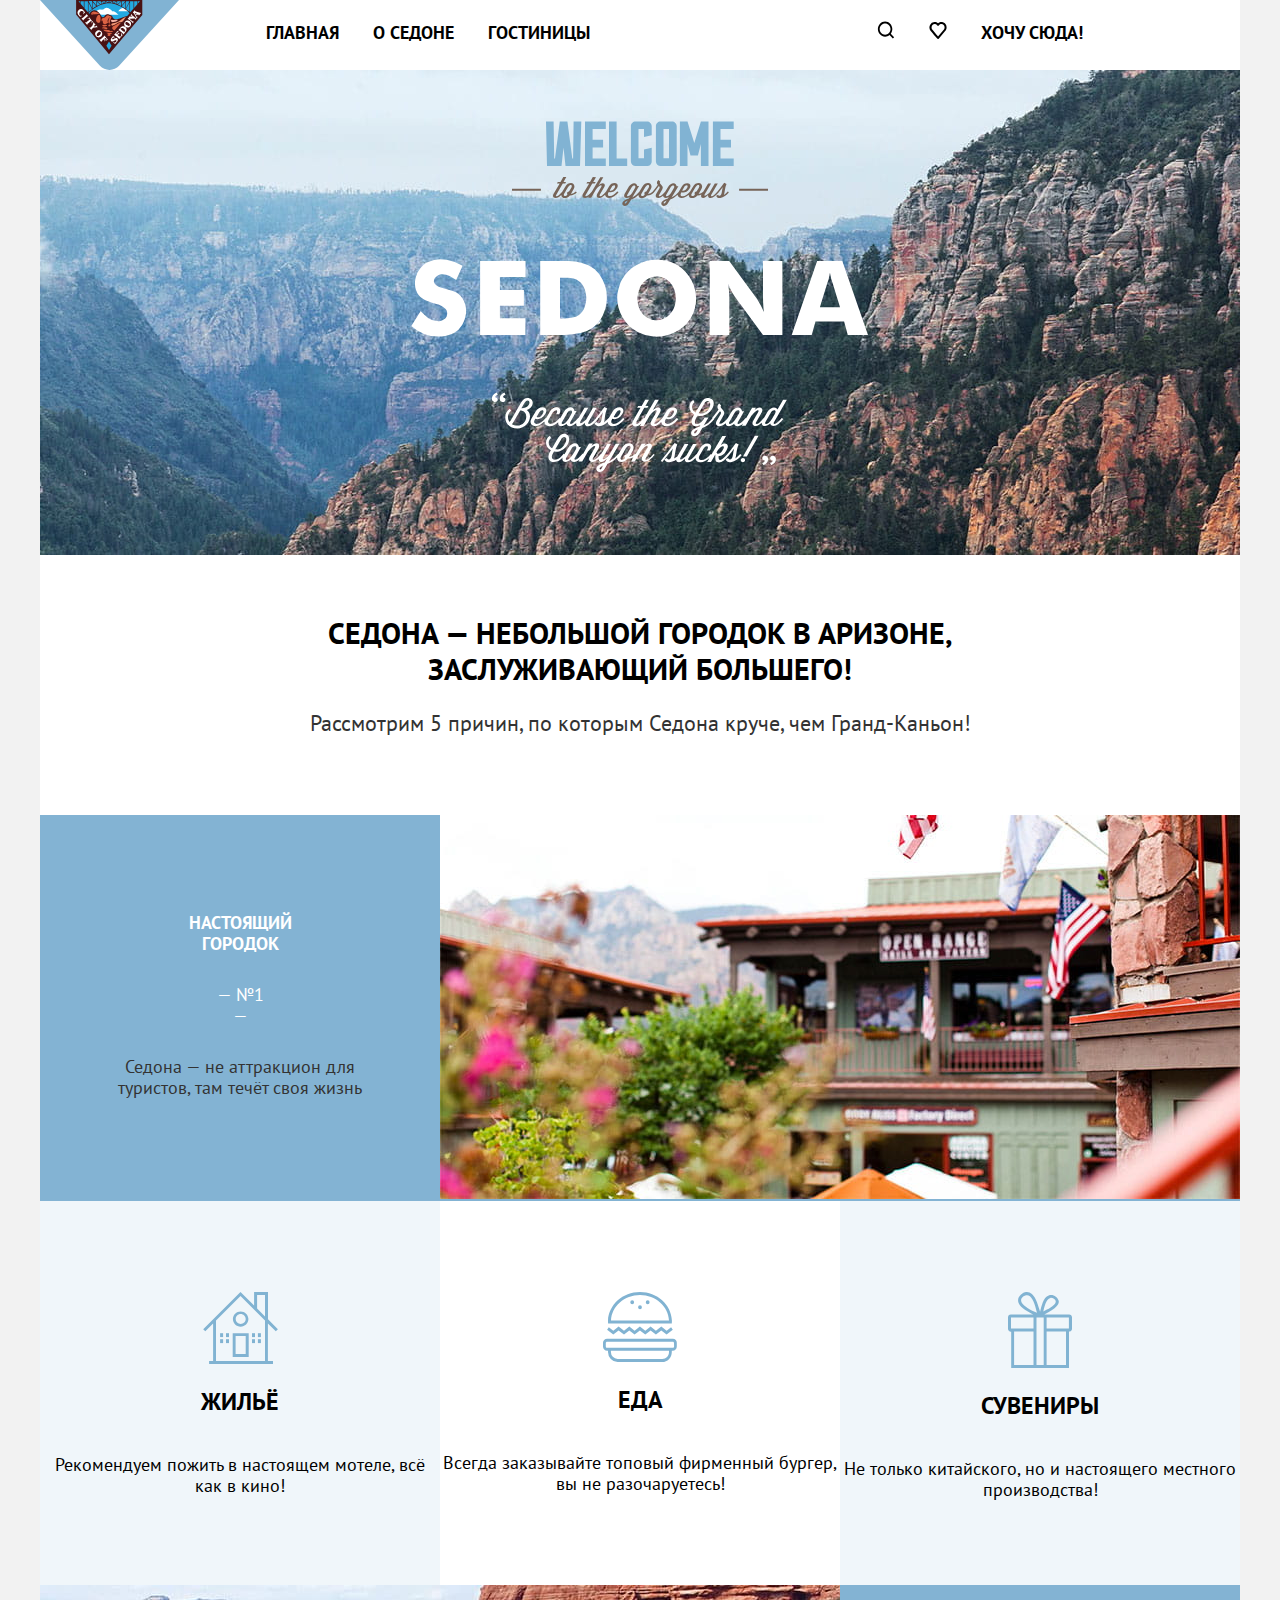
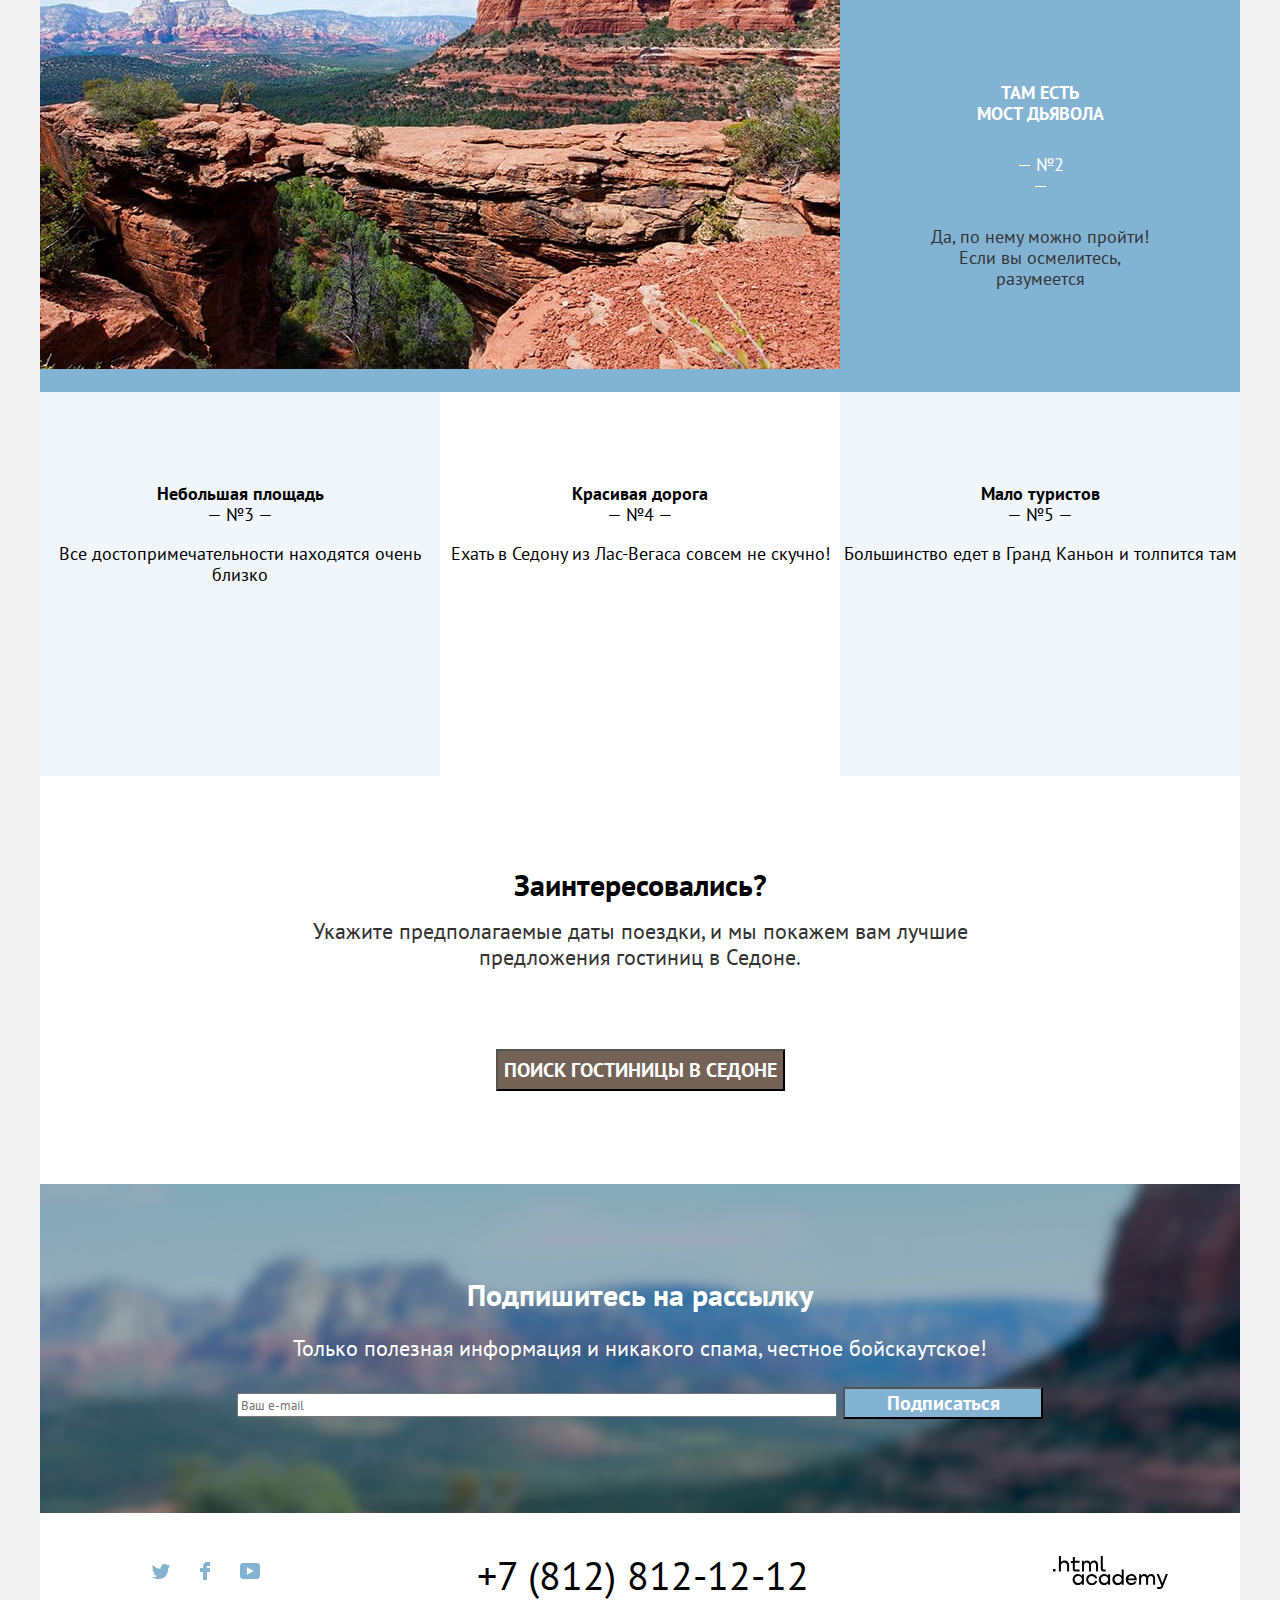
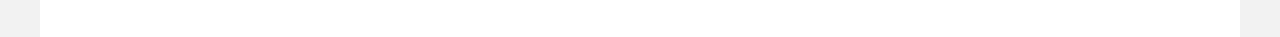
==== index.html @ 4f91c795 "Merge pull request #7 from MariaSeppenen/master" ====
<!DOCTYPE html>
<html lang="ru">
  <head>
    <meta charset="utf-8">
    <title>HTML Academy: Седона</title>
    <link rel="stylesheet" href="styles/styles.css">
  </head>
  <body>
    <div class="page-container">
    <header class="page-header">
        <nav class="navigation">
          <a class="navigation-logo" href="index.html">
            <img class="page-header-logo" alt="Логотип сайта City of Sedona" width="139" height="70" src="images/logo.svg">
          </a>
          <ul class="navigation-list">
            <li class="navigation-item">
              <a href="index.html" class="navigation-link">Главная</a>
            </li>
            <li class="navigation-item">
              <a href="about.html" class="navigation-link">О Седоне</a>
            </li>
            <li class="navigation-item">
              <a href="catalog.html" class="navigation-link">Гостиницы</a>
            </li>
          </ul>
          <ul class="navigation-user">
            <li class="navigation-item">
              <a href="#" class="navigation-link">
              <span class="visually-hidden">Поиск</span>
              <img class="icon-search" src="images/search.svg" width="18" height="18" alt="Поиск">
              </a>
            </li>
            <li class="navigation-item">
              <a href="#" class="navigation-link">
              <span class="visually-hidden">Избранное</span>
              <img class="icon-favorite" src="images/favorite-only.svg" width="18" height="17" alt="Избранное">
              </a>
            </li>
            <li class="navigation-item">
              <a href="#" class="navigation-link">Хочу сюда!</a>
            </li>
          </ul>
        </nav>
      </header>

      <main class="main-container">
        <h1 class="visually-hidden">Sedona</h1>

          <section class="promo">
            <img class="logo" src="images/welcome.svg" width="458" height="352" alt="Логотип-приветствие">
          </section>
            
          <section class="advantages">
            <h2 class="title_town">Седона — небольшой городок в Аризоне, заслуживающий большего!</h2>
            <p class="causes">Рассмотрим 5 причин, по которым Седона круче, чем Гранд-Каньон!</p>

            <section class="town-photo">
              <div class="photo-block">
                <b>Настоящий <br> городок</b>
                <span class="number">— №1 —</span>
                <p>Седона — не аттракцион для туристов, там течёт своя жизнь</p>
              </div>
              <img class="picture" src="images/photo-1.jpg" width="800" height="384" alt="Пейзаж города">
          </section>

            <ul class="advantages-list"> 
              <li class="advantages-item">
                <div class="photo-block">
                  <img class="logo-house" src="images/house.svg" width="75" height="72" alt="Дом">
                  <h3 class="advantages-title">Жильё</h3>
                  <p>Рекомендуем пожить в настоящем мотеле, всё как в кино!</p>
              </li>
              <li class="advantages-item">
                <div class="photo-block">
                <img class="logo-food" src="images/food.svg" width="74" height="70" alt="Бургер">
                <h3 class="advantages-title">Еда</h3>
                <p>Всегда заказывайте топовый фирменный бургер, вы не разочаруетесь!</p>
              </li>
              <li class="advantages-item">
                <div class="photo-block">
                <img class="logo-present" src="images/present.svg" width="64" height="76" alt="Подарок">
                <h3 class="advantages-title">Сувениры</h3>
                <p>Не только китайского, но и настоящего местного производства!</p>
              </li>
            </ul>

            <section class="town-photo">
              <img class="picture" src="images/photo-2.jpg" width="800" height="384" alt="Пейзаж каньона">
              <div class="photo-block">
                <b>Там есть <br> мост дьявола</b>
                <span class="number">— №2 —</span>
                <p>Да, по нему можно пройти! Если вы осмелитесь, разумеется</p>
              </div>
            </section>

            <ul class="advantages-list town-causes"> 
              <li class="advantages-item">
                <div class="photo-block">
                  <b>Небольшая площадь</b>
                  <span class="number">— №3 —</span>
                  <p>Все достопримечательности находятся очень близко</p>
                </div>
              </li>
              <li class="advantages-item">
                <div class="photo-block">
                  <b>Красивая дорога</b>
                  <span class="number">— №4 —</span>
                  <p>Ехать в Седону из Лас-Вегаса совсем не скучно!</p>
                </div>
              </li>
              <li class="advantages-item">
                <div class="photo-block">
                  <b>Мало туристов</b>
                  <span class="number">— №5 —</span>
                  <p>Большинство едет в Гранд Каньон и толпится там</p>
                </div>
              </li>
            </ul>
          </section>
          <section class="want-hotel">
            <h2 class="want">Заинтересовались?</h2>
            <p class="causes">Укажите предполагаемые даты поездки, и мы покажем вам лучшие предложения гостиниц в Седоне.</p>
            <button class="scan-button" type="button">ПОИСК ГОСТИНИЦЫ В СЕДОНЕ</button>
          </section>
      </main>

      <footer class="page-footer"> 

        <section class="take-mailing">
          <h2 class="mailing">Подпишитесь на рассылку</h2>
          <p class="mailing-info">Только полезная информация и никакого спама, честное бойскаутское!</p>
          <form class="mailing-form" action="https://echo.htmlacademy.ru" method="post">
            <label for="mailing-email"></label>
            <input type="email" placeholder="Ваш e-mail" name="e-mail" id="mailing-email">
            <button class="button-blue" type="submit">Подписаться</button>
        </form>
        </section>
        <div class="page-footer-container">  
          <section class="social">
              <h3 class="visually-hidden">Соцсети</h3>
              <ul class="social-list">
                <li class="social-item">
                  <a href="https://twitter.com/htmlacademy_ru" target="_blank" class="social-link">
                    <span class="visually-hidden">Twitter </span>
                    <img src="images/social-twitter.svg" width="18" height="15" alt="Логотип Twitter">
                  </a>
                </li>
                <li class="social-item">
                  <a href="https://www.facebook.com/htmlacademy" target="_blank" class="social-link">
                    <span class="visually-hidden">Facebook </span>
                    <img src="images/social-facebook.svg" width="10" height="18" alt="Логотип Facebook">
                  </a>
                </li>
                <li class="social-item">
                  <a href="https://www.youtube.com/c/HTMLAcademyRUS" target="_blank" class="social-link">
                    <span class="visually-hidden">Youtube</span>
                    <img src="images/social-youtube.svg" width="20" height="16" alt="Логотип Youtube">
                  </a>
                </li>
              </ul>
          </section>

          <div class="tel">
            <a class="footer-tel" href="tel:+7(812)812-12-12">+7 (812) 812-12-12</a>
          </div>

          <section class="logo-academy">
            <a class="footer-logo" target="_blank" href="https://htmlacademy.ru">
            <img class="footer-logo-academy" src="images/logo_htmlacademy.svg" width="115" height="34" alt="Логотип HTML Academy"></a>
          </section>
        </div>
      </footer> 
    </div> 
 </body>
</html>
---- styles/styles.css ----
@font-face {
  font-family: "PT Sans";
  font-style: normal;
  font-weight: 400;
  src: url("../fonts/ptsans-400.woff2") format("woff2");
  font-display: swap;
}

@font-face {
  font-family: "PT Sans";
  font-style: normal;
  font-weight: 700;
  src: url("../fonts/ptsans-700.woff2") format("woff2");
  font-display: swap;
}

*, *::before, *::after {
  box-sizing: border-box;
}

html {
  height: 100%;
}

body {
  margin: 0;
  display: flex;
  flex-direction: column;
  min-height: 100%;
  font-family: "PT Sans", sans-serif ;
  font-size: 18px;
  line-height: 21px;
  color: #000000;
  background-color: #f2f2f2;
}

.visually-hidden {
  position: absolute;
  width: 1px;
  height: 1px;
  margin: -1px;
  padding: 0;
  border: 0;
  clip: rect(0 0 0 0);
  overflow: hidden;
}

.page-header {
   background: #ffffff;
}

.navigation {
  line-height: 26px;
  color: #000000;
  font-weight: 700;
  text-align: center;
  background-color: #ffffff;
  text-decoration: none;
  text-transform: uppercase;
  display: flex;
  width: 1060px;
  margin: 0;
  padding: 0 70;
}

.navigation-logo {
  display: flex;
  margin-right: 70px;
  padding: 0;
  width: 139px;
}

.navigation-list {
  margin: 0;
  padding: 0;
  width: 460px;
  list-style: none;
  display: flex;
  flex-wrap: wrap;
}

.navigation-user {
  margin: 0;
  padding: 0;
  margin-left: auto;
  max-width: 300px;
  list-style: none;
  display: flex;
}

.navigation-item {
display: block;
padding: 20px 17px;
}

.navigation-user .navigation-item {
  min-height: 42px;
  min-height: 66px;
}

.page-container {
  background-color: #FFFFFF;
  width: 1200px;
  margin: 0 auto;
}

.logo {
  display: block;
  margin: 0 auto;
}

.page-header a {
  color: #000000;
  text-decoration: none;
}

.page-footer a{
  color: #000000;
  text-decoration: none;
}

.main-container {
  flex-grow: 1;
}

.promo {
  padding-top: 51px;
  padding-bottom: 82px;
  background-image: url("../images/index-background.jpg");
  background-size: 100% auto;
  background-repeat: no-repeat;
}

.logo-frame {
  background-size: 100% auto;
  text-align: center;
}

.advantages {
  padding-top: 60px;
  margin-bottom: 91px;
}

.advantages-list {
  display: flex;
  text-align: center;
  margin: 0;     
  padding: 0;
  min-height: 384px;

}

.advantages-item {
  padding-top: 91px;
  background-color: #83B3D31F;
  width: 400px;
  text-align: center;
  list-style: none;
}

.advantages-item:nth-child(2) {
  background-color: #FFFFFF;
}

.advantages-item:nth-child(5) {
  background-color: #83B3D3;
}

.advantages-title {
  font-size: 24px;
  line-height: 28px;
  text-transform: uppercase;
  font-weight: 700;
  margin-bottom: 20px;
}

.advantages-item p{
  
}

.title_town {
  display: flex;
  justify-content: space-between;
  font-size: 30px;
  line-height: 36px;
  text-align: center;
  font-weight: 700;
  text-transform: uppercase;
  width: 720px;
  margin: 0 auto;
  margin-bottom: 23px;
}

.title_town .picture{
  width: 800px;
}

.causes {
  text-align: center;
  font-size: 22px;
  line-height: 26px;
  color: #333333;
  width: 720px;
  margin: 0 auto;
  margin-bottom: 79px;
}

.town-photo {
  display: flex;
  color: #FFFFFF;
  background-color: #83B3D3;
  text-align: center;
}

.photo-block {
  width: 400px;
  display: flex;
  flex-direction: column;
  justify-content: center;
  align-items: center;
}

.town-photo b {
  margin-top: 97px;
  text-transform: uppercase;
}

.town-photo .number {
  width: 65px;
  margin: 30px 75px;
}

.town-photo p {
  text-align: center;
  color: #333333;
  font-weight: 400;
  width: 250px;
  margin: 0 75px;
  margin-bottom: 103px;
}

.town-causes {
  display: flex;
  margin: 0 auto;
  margin-bottom: 91px;
}

.take-mailing {
  background-image: url("../images/background.jpg");
  background-size: 100% auto;
  text-align: center; 
  font-size: 22px;
  line-height: 26px;
  color: #FFFFFF;
  padding-top: 93px;
  padding-bottom: 94px;
}

.take-mailing input {
  font-family: inherit;
  width: 600px;
  padding: 0 0 0 200;
}

.mailing-info {
  margin-bottom: 26px;
}

.take-mailing .button-blue {
  width: 200px;
  padding: 0 200 0 0;
  margin: bottom 93px; ;
}

.mailing {
  font-size: 30px;
  line-height: 36px;
  font-weight: 700;
  text-align: center; 
  margin-bottom: 15px;
  margin-top: 0;
}

.want-hotel {
  text-align: center;
  font-size: 22px;
  line-height: 26px;
  width: 1200px;
  margin: 0;

}

.want {
  font-size: 30px;
  line-height: 36px;
  font-weight: 700;
  padding: 0 240;
  margin-bottom: 15px;
  margin-top: 0;
}

.logo-academy {
  text-align: right;
}

.main-inner {
  margin-bottom: 73px;
}

.inner-header  {
  background-image: url(../images/catalog-background.jpg);
  color: #FFFFFF
}

.inner-header-title{
  font-size: 60px;
  line-height: 78px;
  padding-top: 35px;
  margin-bottom: 5px;
  margin-right: 71px;
  margin-top: 0;
  padding-left: 70px;
}

.breadcrumbs {
  display: flex;
  list-style: none;
  margin: 0;
  padding: 0;
  margin-right: 73px;
  padding-left: 70px;
}

.breadcrumbs-item {
  
}

.index-columns {
  display: flex;
  justify-content: space-between;
}

.button-price {
  display: flex;
  flex-direction: column;
  margin-right: 72px;
}

.button-price .button-blue {
  width: 160px;
  min-width: 48px;
  align-items: center;
  text-align: center;
  text-transform: uppercase;
}

.catalog-filter {
  display: flex;
  margin: 45px 0;
  padding-left: 70px;
}

.catalog-filter-group {
  font-size: 18px;
  line-height: 23px;
  list-style: none;
  
}

.catalog-filter-title {
  font-size: 20px;
  line-height: 26px;
  list-style: none;
}

.hotel-list a {
  color: #000000;
  text-decoration: none;
}

.sorting-container {
  width: 1057px;
  min-height: 48px;
  display: flex;
  padding: 49px 0;
  margin: 0 auto;
  align-items: center;
}

.sorting-container b {
  font-size: 30px;
  line-height: 39px;
  text-transform: uppercase;
}

.select-control {
margin: 0;
padding: 0;
width: 287px;
height: 48px;
margin-left: 50px;
}

.interface-list {
  width: 160px;
  min-height: 48px;
  list-style: none;
  display: flex;
  margin-top: 0;
  margin-bottom: 0;
  margin-left: 81px;
  padding: 0;
}

.interface-item {
width: 48px;
height: 48px;
}

.hotel-list{
  font-size: 18px;
  line-height: 23px;
  color: #333333;
  list-style: none;
  padding: 0 72px;
  margin: 0;
  display: grid;
  grid-template-columns: 340px 340px 340px ;
  grid-template-rows: 438px 438px;
  width: 1056px;
  column-gap: 18px;
  row-gap: 10px;
}

.hotel-card-image {
  margin: 20px;
  margin-bottom: 0;
  align-items: center;
}

.hotel-card-title {
  font-size: 24px;
  line-height: 31px;
  margin: 16px;
  margin-left: 20px;
}

.button-blue .pagination-show-more {
  align-items: stretch;
  width: 620px; 
  height: 60px;
  margin: 0 290px;
}

.price-from {
  display: flex;
  width: 300px;
  margin: 0 20px;
  margin-bottom: 16px;
}

.price-from .hotel-card-price {
 margin-left: 25px;
}

.button-card {
  display: flex;
  width: 300px;
  margin: 0 20px;

}

.rating {
  display: flex;
  width: 300px;
  margin: 20px;
  margin-top: 16px;
}

.hotel-card-rating {
  margin-left: auto;
  background-color: #F2F2F2;
  border-radius: 4px;
  width: 160px;
  height: 37px;
  text-align: center;
  text-transform: uppercase;
  color: #333333;
}

.sorting-container-pagination {
  display: flex;
  justify-content: space-between;
  padding: 30px;
  margin: 0;
}

.pagination {
  display: flex;
  padding: 0;
  margin: 0;
  list-style: none;
  margin-right: 301px;
}

.pagination-link {
  display: block;
  box-sizing: border-box;
  width: 55px;
  height: 55px;
  margin-right: 8px;
  line-height: 26px;
  font-weight: 700;
  align-items: center;
  justify-content: center;
}

.pagination-current {
  background-color: #F2F2F2;
}

.pagination-item:not(:last-child) {
  margin-right: 8px;
}

.hotel-search b{
  color: #333333;
  font-size: 18px;
  line-height: 23px;
  margin-left: auto;
}

.select-control-hotel {
  margin-left: 51px;
  width: 160px;
  height: 48px;
}

.social-list {
  display: flex;
  list-style: none;
  text-decoration: none;
  max-width: 120px;
  margin-right: auto;
  margin-top: 49px; 
  margin-bottom: 53px;
}

.social-item {
  margin-right: 30px;
}

.tel {
  text-align: center;
  font-size: 40px;
  line-height: 40px;
  font-weight: 400;
  color: #000000;
  text-decoration: none;
}

.footer-logo {
width: 115px;
margin-left: auto;
}

.page-footer-container {
  display: flex;
  justify-content: space-between;
  align-items: center;
  min-height: 120px;
  padding: 0 72px;
}

.take-mailing-catalog {
  width: 800px;
  align-items: center;
  margin: 0 auto;
}

.take-mailing-catalog input{
  width: 600px;
  min-height: 60px;
  background-color: #F2F2F2;
}

.mailing-info-catalog {
  font-size: 22px;
  line-height: 26px;
  text-align: center;
  color: #333333;
  margin: 0;
  margin-bottom: 46px;
}

.mailing-catalog {
  align-items: center;
  font-size: 30px;
  line-height: 36px;
  text-align: center;
  text-transform: uppercase;
  margin: 0;
  margin-bottom: 46px;
}

.take-mailing-catalog .button-blue {
  width: 200;
  min-height: 61px;
  margin: 0;
  padding: 0;
}

.button-blue {
  background-color: #83B3D3;
  font-size: 20px;
  line-height: 26px;
  font-weight: 700;
  text-align: center;
  text-decoration: none;
  color: #FFFFFF;
  font-family: inherit;
}

.hotel-card .button-blue {
  background-color: #83B3D3;
  font-size: 16px;
  line-height: 21px;
  font-weight: 700;
  text-align: center;
  text-decoration: none;
  color: #FFFFFF;
  font-family: inherit;
  width: 140px;
  height: 37px;
  margin-left: auto;
  text-transform: uppercase;
}

.hotel-card .button-green {
  background-color: #7DB54F;
  font-size: 16px;
  line-height: 21px;
  font-weight: 700;
  text-align: center;
  text-decoration: none;
  color: #FFFFFF;
  font-family: inherit;
  width: 140px;
  height: 37px;
  margin-left: auto;
  text-transform: uppercase;
}

.hotel-card .scan-button {
  background-color: #756257;
  font-size: 16px;
  line-height: 21px;
  font-weight: 700;
  text-align: center;
  text-decoration: none;
  color: #FFFFFF;
  font-family: inherit;
  width: 133px;
  height: 37px;
  text-transform: uppercase;
}

.scan-button {
  background-color: #756257;
  font-size: 16px;
  line-height: 20px;
  font-weight: 700;
  text-align: center;
  text-decoration: none;
  color: #FFFFFF;
  font-family: inherit;
}

.want-hotel .scan-button {
  background-color: #756257;
  font-size: 20px;
  line-height: 36px;
  font-weight: 700;
  text-align: center;
  text-decoration: none;
  color: #FFFFFF;
  font-family: inherit;
  padding: 0 313 0 312;
  margin-bottom: 93px;
}

.pagination-item .button-blue{
  background-color: #83B3D3;
  font-size: 20px;
  line-height: 26px;
  font-weight: 700;
  text-align: center;
  text-decoration: none;
  color: #FFFFFF;
  font-family: inherit;
}

.button-mini {
  width: 100%; 
  height: 100%;
  display: flex;
  justify-content: center;
  align-items: center;
}
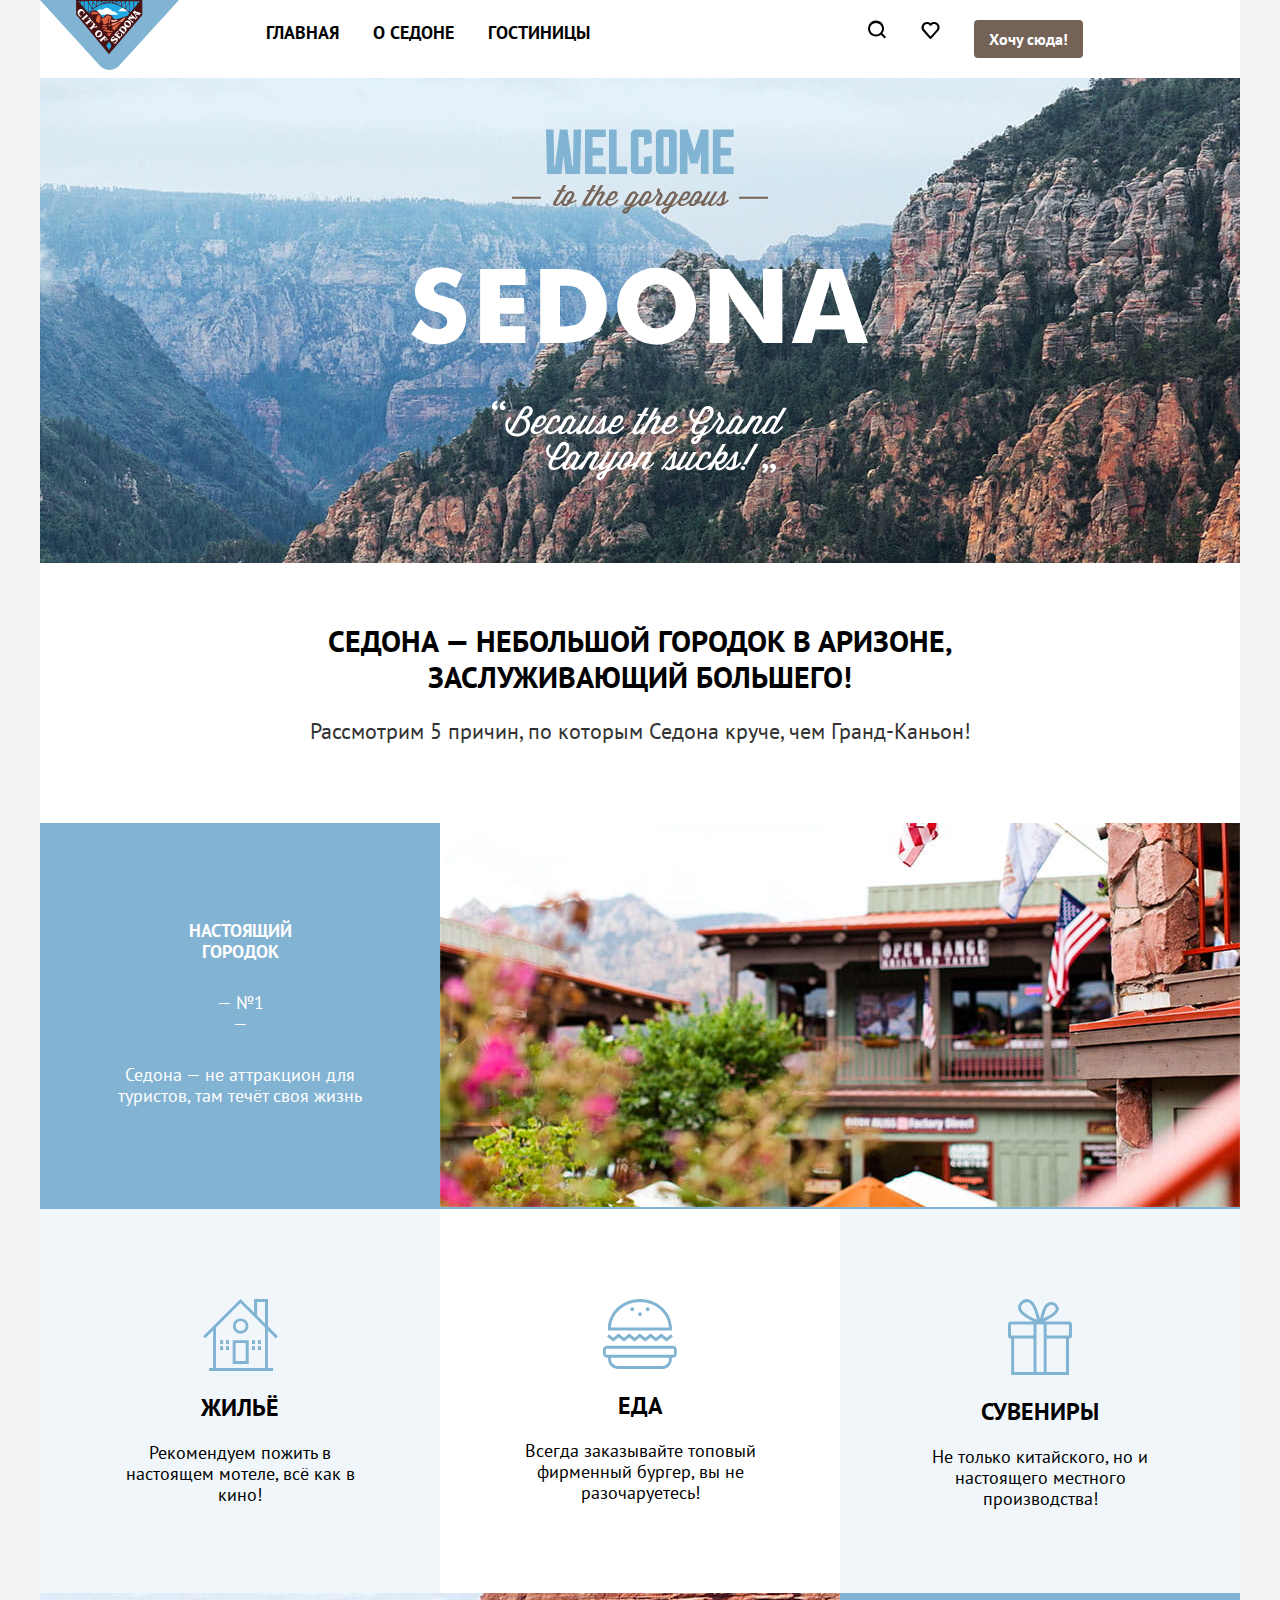
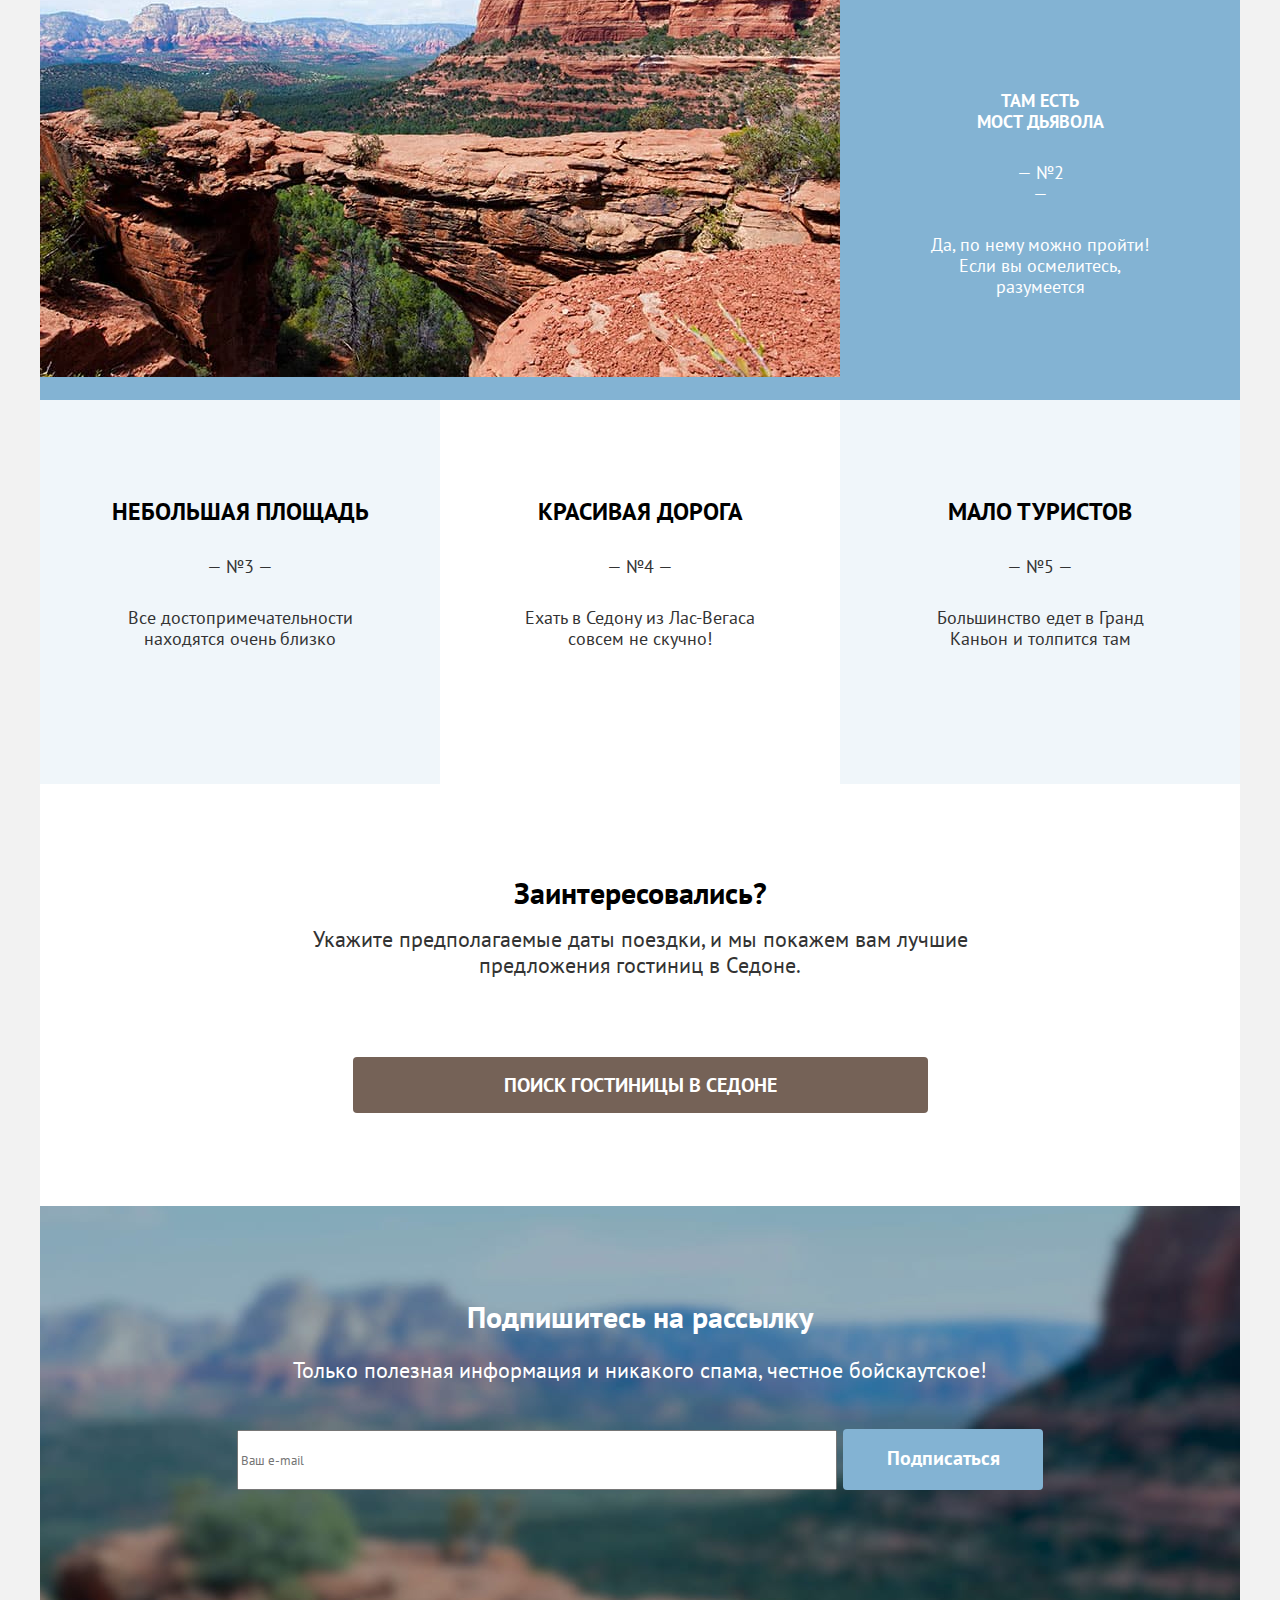
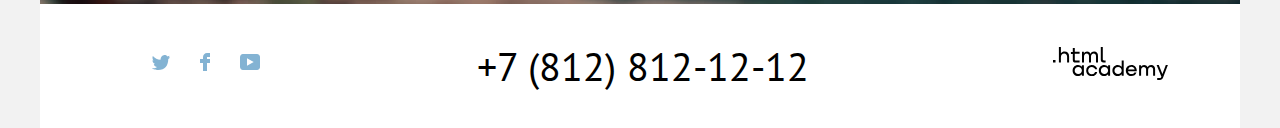
==== commit 5d3e391a: "Вносит оформление декоративных элементов" ====
--- a/index.html
+++ b/index.html
@@ -27,17 +27,19 @@
             <li class="navigation-item">
               <a href="#" class="navigation-link">
               <span class="visually-hidden">Поиск</span>
-              <img class="icon-search" src="images/search.svg" width="18" height="18" alt="Поиск">
+              <svg width="20" height="19" fill="none" xmlns="http://www.w3.org/2000/svg"><path d="m19.03 17.05-3.71-3.7c1-1.3 1.7-3 1.7-4.9 0-4.4-3.61-8-8.02-8a8.12 8.12 0 0 0-8.03 8.1c0 4.4 3.61 8 8.03 8 1.8 0 3.5-.6 4.91-1.7l3.71 3.7 1.4-1.5ZM9 14.55c-3.31 0-6.02-2.7-6.02-6a6.03 6.03 0 0 1 12.03 0c0 3.3-2.7 6-6.01 6Z" fill="#000"/></svg>
               </a>
             </li>
             <li class="navigation-item">
               <a href="#" class="navigation-link">
               <span class="visually-hidden">Избранное</span>
-              <img class="icon-favorite" src="images/favorite-only.svg" width="18" height="17" alt="Избранное">
-              </a>
+              <svg width="19" height="17" fill="none" xmlns="http://www.w3.org/2000/svg"><path d="M9.44 17a.9.9 0 0 1-.8-.4c-5.41-6.1-6.72-7.5-7.02-7.9A5.4 5.4 0 0 1 6.03 0c1.3 0 2.51.5 3.51 1.3a5.47 5.47 0 0 1 9.03 4.1c0 1.3-.5 2.5-1.3 3.4l-7.02 7.9c-.2.2-.4.3-.8.3ZM3.43 7.5c.3.4 3.5 4 6.11 6.9l6.22-7c.5-.5.7-1.2.7-2 0-1.8-1.5-3.3-3.3-3.3-1 0-2.01.5-2.71 1.3-.3.3-.6.4-.9.4-.3 0-.6-.2-.8-.4a3.7 3.7 0 0 0-2.72-1.3c-1.8 0-3.3 1.5-3.3 3.3-.1.9.3 1.6.7 2.1-.1 0-.1 0 0 0Z" fill="#000"/></svg>
+            </a>
             </li>
             <li class="navigation-item">
-              <a href="#" class="navigation-link">Хочу сюда!</a>
+              <a href="#" class="navigation-link">
+               <button class="scan-button" type="button">Хочу сюда!</button>
+              </a>
             </li>
           </ul>
         </nav>
@@ -66,19 +68,19 @@
             <ul class="advantages-list"> 
               <li class="advantages-item">
                 <div class="photo-block">
-                  <img class="logo-house" src="images/house.svg" width="75" height="72" alt="Дом">
+                  <img class="logo-house logo-blok"  src="images/house.svg" width="75" height="72" alt="Дом">
                   <h3 class="advantages-title">Жильё</h3>
                   <p>Рекомендуем пожить в настоящем мотеле, всё как в кино!</p>
               </li>
               <li class="advantages-item">
                 <div class="photo-block">
-                <img class="logo-food" src="images/food.svg" width="74" height="70" alt="Бургер">
+                <img class="logo-food logo-blok" src="images/food.svg" width="74" height="70" alt="Бургер">
                 <h3 class="advantages-title">Еда</h3>
                 <p>Всегда заказывайте топовый фирменный бургер, вы не разочаруетесь!</p>
               </li>
               <li class="advantages-item">
                 <div class="photo-block">
-                <img class="logo-present" src="images/present.svg" width="64" height="76" alt="Подарок">
+                <img class="logo-present logo-blok" src="images/present.svg" width="64" height="76" alt="Подарок">
                 <h3 class="advantages-title">Сувениры</h3>
                 <p>Не только китайского, но и настоящего местного производства!</p>
               </li>
@@ -129,10 +131,12 @@
         <section class="take-mailing">
           <h2 class="mailing">Подпишитесь на рассылку</h2>
           <p class="mailing-info">Только полезная информация и никакого спама, честное бойскаутское!</p>
-          <form class="mailing-form" action="https://echo.htmlacademy.ru" method="post">
-            <label for="mailing-email"></label>
-            <input type="email" placeholder="Ваш e-mail" name="e-mail" id="mailing-email">
-            <button class="button-blue" type="submit">Подписаться</button>
+          <div class="mail-email-button">
+            <form class="mailing-form" action="https://echo.htmlacademy.ru" method="post">
+              <label for="mailing-email"></label>
+              <input type="email" placeholder="Ваш e-mail" name="e-mail" id="mailing-email">
+              <button class="button-blue" type="submit">Подписаться</button>
+          </div>
         </form>
         </section>
         <div class="page-footer-container">  
--- a/styles/styles.css
+++ b/styles/styles.css
@@ -98,6 +98,15 @@
   min-height: 66px;
 }
 
+.navigation-link:hover {
+  color: #756257;
+}
+
+.navigation-link:focus {
+  box-shadow:  inset 0 0 0 4px #83B3D3;
+  outline: none;
+}
+
 .page-container {
   background-color: #FFFFFF;
   width: 1200px;
@@ -151,7 +160,6 @@
 }
 
 .advantages-item {
-  padding-top: 91px;
   background-color: #83B3D31F;
   width: 400px;
   text-align: center;
@@ -172,10 +180,13 @@
   text-transform: uppercase;
   font-weight: 700;
   margin-bottom: 20px;
+  margin-top: 23px;
+
 }
 
 .advantages-item p{
-  
+  width: 250px;
+  margin: 0;
 }
 
 .title_town {
@@ -216,8 +227,11 @@
   width: 400px;
   display: flex;
   flex-direction: column;
-  justify-content: center;
-  align-items: center;
+  align-items: center;
+}
+
+.logo-blok {
+  margin-top: 90px;
 }
 
 .town-photo b {
@@ -232,17 +246,44 @@
 
 .town-photo p {
   text-align: center;
-  color: #333333;
+  color: #FFFFFF;
   font-weight: 400;
   width: 250px;
-  margin: 0 75px;
   margin-bottom: 103px;
+  margin-top: 0;
 }
 
 .town-causes {
   display: flex;
   margin: 0 auto;
   margin-bottom: 91px;
+}
+
+.town-causes b {
+  width: 400;
+  min-height: 56;
+  font-size: 24px;
+  line-height: 28px;
+  text-align: center;
+  text-transform: uppercase;
+  margin: 0;
+  margin-top: 98px;
+}
+
+.town-causes .number {
+  width: 250px;
+  min-height: 21px;
+  text-align: center;
+  text-transform: uppercase;
+  margin: 30px 75px;
+  color: #333333;
+}
+
+.town-causes p {
+  color: #333333;
+  width: 250px;
+  margin-top: 0;
+  margin-bottom: 103px;
 }
 
 .take-mailing {
@@ -259,6 +300,7 @@
 .take-mailing input {
   font-family: inherit;
   width: 600px;
+  min-height: 60px;
   padding: 0 0 0 200;
 }
 
@@ -269,7 +311,7 @@
 .take-mailing .button-blue {
   width: 200px;
   padding: 0 200 0 0;
-  margin: bottom 93px; ;
+  margin-bottom: 93px;
 }
 
 .mailing {
@@ -307,9 +349,15 @@
   margin-bottom: 73px;
 }
 
+.inner-wrapper {
+ width: 1055px;
+ margin: 0 auto;
+}
+
 .inner-header  {
   background-image: url(../images/catalog-background.jpg);
-  color: #FFFFFF
+  color: #FFFFFF;
+  padding: 0 72px;
 }
 
 .inner-header-title{
@@ -319,7 +367,6 @@
   margin-bottom: 5px;
   margin-right: 71px;
   margin-top: 0;
-  padding-left: 70px;
 }
 
 .breadcrumbs {
@@ -327,12 +374,14 @@
   list-style: none;
   margin: 0;
   padding: 0;
-  margin-right: 73px;
-  padding-left: 70px;
-}
-
-.breadcrumbs-item {
-  
+}
+
+.breadcrumbs-house {
+ margin-right: 10px;
+}
+
+.breadcrumbs-link {
+  margin-left: 10px;
 }
 
 .index-columns {
@@ -343,7 +392,6 @@
 .button-price {
   display: flex;
   flex-direction: column;
-  margin-right: 72px;
 }
 
 .button-price .button-blue {
@@ -357,7 +405,6 @@
 .catalog-filter {
   display: flex;
   margin: 45px 0;
-  padding-left: 70px;
 }
 
 .catalog-filter-group {
@@ -379,7 +426,6 @@
 }
 
 .sorting-container {
-  width: 1057px;
   min-height: 48px;
   display: flex;
   padding: 49px 0;
@@ -394,11 +440,11 @@
 }
 
 .select-control {
-margin: 0;
-padding: 0;
-width: 287px;
-height: 48px;
-margin-left: 50px;
+  margin: 0;
+  padding: 0;
+  width: 287px;
+  height: 48px;
+  margin-left: 192px;
 }
 
 .interface-list {
@@ -413,8 +459,8 @@
 }
 
 .interface-item {
-width: 48px;
-height: 48px;
+  width: 48px;
+  height: 48px;
 }
 
 .hotel-list{
@@ -422,59 +468,75 @@
   line-height: 23px;
   color: #333333;
   list-style: none;
-  padding: 0 72px;
+  padding: 0;
   margin: 0;
   display: grid;
   grid-template-columns: 340px 340px 340px ;
   grid-template-rows: 438px 438px;
-  width: 1056px;
   column-gap: 18px;
   row-gap: 10px;
 }
 
 .hotel-card-image {
-  margin: 20px;
-  margin-bottom: 0;
+  margin: 0;
   align-items: center;
 }
 
 .hotel-card-title {
   font-size: 24px;
   line-height: 31px;
-  margin: 16px;
-  margin-left: 20px;
-}
-
-.button-blue .pagination-show-more {
-  align-items: stretch;
+  margin: 16px 0;
+}
+
+.hotel-showmore {
+  padding: 30pxd 0;
+  width: 1055px;
+  margin: 0 auto;
+  padding: 30px 0;
+  border-top: 1px solid #e6e6e6;
+  border-bottom: 1px solid #e6e6e6;
+  display: flex;
+  justify-content: center;
+}
+
+.pagination-show-more {
+  display: flex;
+  justify-content: center;
+  align-items: center;
   width: 620px; 
-  height: 60px;
-  margin: 0 290px;
+  min-width: none;height: 60px;
+  margin: 0 ;
+  cursor: pointer;
 }
 
 .price-from {
   display: flex;
   width: 300px;
-  margin: 0 20px;
+  margin: 0;
   margin-bottom: 16px;
 }
 
 .price-from .hotel-card-price {
- margin-left: 25px;
+ margin: 0;
 }
 
 .button-card {
   display: flex;
   width: 300px;
-  margin: 0 20px;
-
+  margin: 0;
+  margin-bottom: 16px;
 }
 
 .rating {
   display: flex;
   width: 300px;
-  margin: 20px;
-  margin-top: 16px;
+  margin: 0;
+}
+
+.hotel-card {
+display: flex;
+flex-direction: column;
+padding: 20px;
 }
 
 .hotel-card-rating {
@@ -491,7 +553,7 @@
 .sorting-container-pagination {
   display: flex;
   justify-content: space-between;
-  padding: 30px;
+  padding: 30px 0;
   margin: 0;
 }
 
@@ -550,6 +612,15 @@
   margin-right: 30px;
 }
 
+.social-item:hover {
+color: #68A2CA;
+}
+
+.social-item:focus {
+  box-shadow: inset 0 0 0 4px #83B3D3;
+  outline: none;
+}
+
 .tel {
   text-align: center;
   font-size: 40px;
@@ -559,6 +630,15 @@
   text-decoration: none;
 }
 
+.tel:hover {
+  color: #756257;
+  }
+
+.tel:focus {
+  box-shadow: inset 0 0 0 4px #83B3D3;
+  outline: none;
+}
+  
 .footer-logo {
 width: 115px;
 margin-left: auto;
@@ -573,7 +653,6 @@
 }
 
 .take-mailing-catalog {
-  width: 800px;
   align-items: center;
   margin: 0 auto;
 }
@@ -582,6 +661,7 @@
   width: 600px;
   min-height: 60px;
   background-color: #F2F2F2;
+  margin: 0 auto;
 }
 
 .mailing-info-catalog {
@@ -599,15 +679,38 @@
   line-height: 36px;
   text-align: center;
   text-transform: uppercase;
-  margin: 0;
+  margin-top: 72px;
   margin-bottom: 46px;
 }
 
-.take-mailing-catalog .button-blue {
+.navigation-link .scan-button {
+  padding: 9px 15px;
+}
+
+.causes .scan-button {
+  display: inline-flex;
+  align-items: center;
+  padding: 15px 0;
+  width: 575px;
+  min-height: 60px;
+}
+
+.mail-email-button {
+  justify-content: center;
+  
+  padding: 20px 0;
+  min-height: 60px;
+}
+  
+.mail-email-button .button-blue {
+  display: inline-flex;
+  justify-content: center;
   width: 200;
   min-height: 61px;
   margin: 0;
-  padding: 0;
+  padding: 16px;
+  cursor: pointer;
+  text-align: center;
 }
 
 .button-blue {
@@ -619,6 +722,20 @@
   text-decoration: none;
   color: #FFFFFF;
   font-family: inherit;
+  border: none;
+  display: inline-flex;
+  justify-content: center;
+  border-radius: 4px;
+  padding: 10px 0;
+}
+
+.button-blue:hover {
+background-color: #68A2CA;
+}
+
+.button-blue:focus {
+ box-shadow: inset 0 0 0 4px #756257;
+ outline: none;
 }
 
 .hotel-card .button-blue {
@@ -649,6 +766,11 @@
   height: 37px;
   margin-left: auto;
   text-transform: uppercase;
+  border: none;
+  display: inline-flex;
+  justify-content: center;
+  border-radius: 4px;
+  padding: 10px 0;
 }
 
 .hotel-card .scan-button {
@@ -674,6 +796,20 @@
   text-decoration: none;
   color: #FFFFFF;
   font-family: inherit;
+  border: none;
+  display: inline-flex;
+  justify-content: center;
+  border-radius: 4px;
+  padding: 10px 0;
+}
+
+.scan-button:hover {
+ background-color: #615048;
+}
+  
+.scan-button:focus {
+ box-shadow: inset 0 0 0 4px #83B3D3;
+ outline: none;
 }
 
 .want-hotel .scan-button {
@@ -687,6 +823,7 @@
   font-family: inherit;
   padding: 0 313 0 312;
   margin-bottom: 93px;
+  width: 575px;
 }
 
 .pagination-item .button-blue{
@@ -706,4 +843,13 @@
   display: flex;
   justify-content: center;
   align-items: center;
-}+}
+
+.button-clean {
+  margin-top: 20px;
+  font-size: 18px;
+  line-height: 23px;
+  text-align: center;
+  color: #FFFFFF;
+  cursor: pointer;
+}
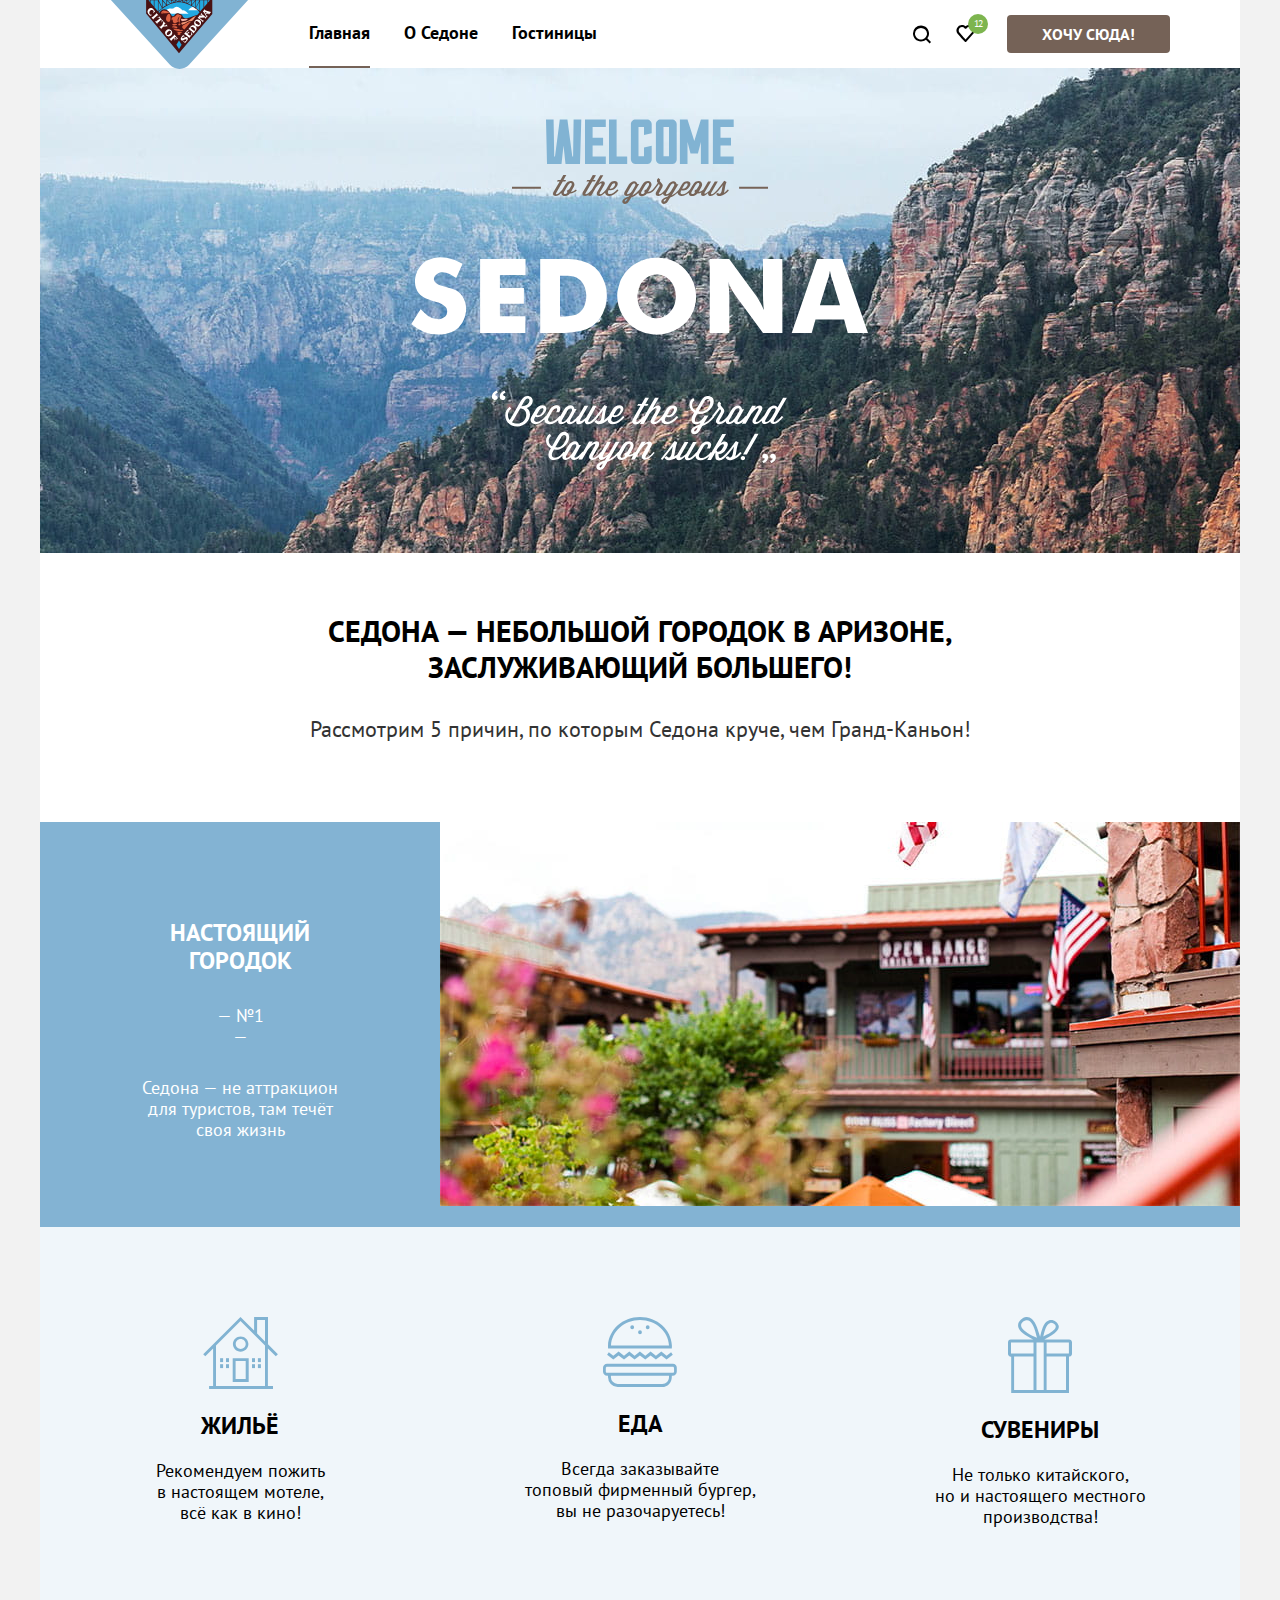
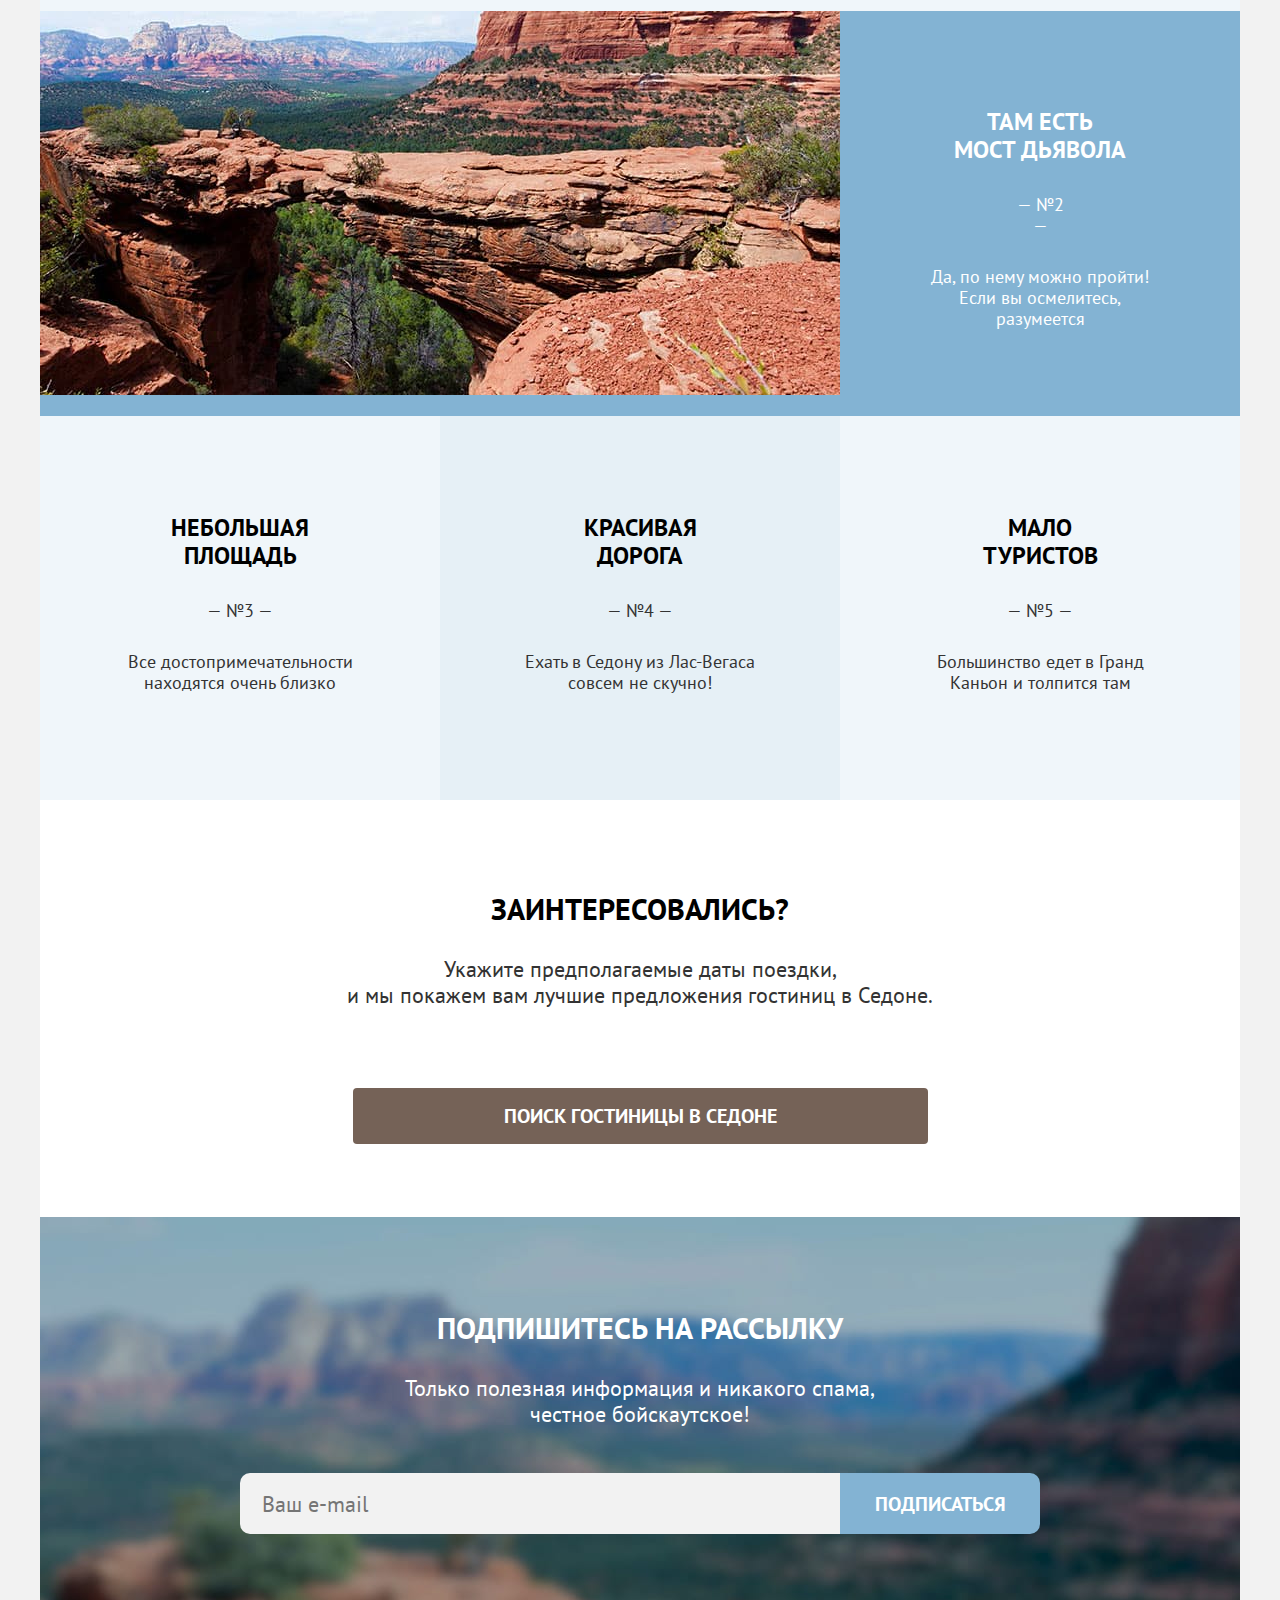
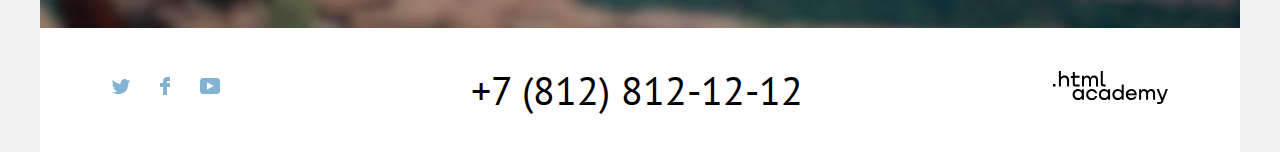
==== commit ed755705: "шлифовка2" ====
--- a/index.html
+++ b/index.html
@@ -14,7 +14,7 @@
           </a>
           <ul class="navigation-list">
             <li class="navigation-item">
-              <a href="index.html" class="navigation-link">Главная</a>
+              <a href="index.html" class="navigation-link current">Главная</a>
             </li>
             <li class="navigation-item">
               <a href="about.html" class="navigation-link">О Седоне</a>
@@ -24,24 +24,23 @@
             </li>
           </ul>
           <ul class="navigation-user">
-            <li class="navigation-item">
+            <li class="item-user">
               <a href="#" class="navigation-link">
               <span class="visually-hidden">Поиск</span>
-              <svg width="20" height="19" fill="none" xmlns="http://www.w3.org/2000/svg"><path d="m19.03 17.05-3.71-3.7c1-1.3 1.7-3 1.7-4.9 0-4.4-3.61-8-8.02-8a8.12 8.12 0 0 0-8.03 8.1c0 4.4 3.61 8 8.03 8 1.8 0 3.5-.6 4.91-1.7l3.71 3.7 1.4-1.5ZM9 14.55c-3.31 0-6.02-2.7-6.02-6a6.03 6.03 0 0 1 12.03 0c0 3.3-2.7 6-6.01 6Z" fill="#000"/></svg>
+              <svg width="20" height="19" fill="none" xmlns="http://www.w3.org/2000/svg"><path d="m19.03 17.05-3.71-3.7c1-1.3 1.7-3 1.7-4.9 0-4.4-3.61-8-8.02-8a8.12 8.12 0 0 0-8.03 8.1c0 4.4 3.61 8 8.03 8 1.8 0 3.5-.6 4.91-1.7l3.71 3.7 1.4-1.5ZM9 14.55c-3.31 0-6.02-2.7-6.02-6a6.03 6.03 0 0 1 12.03 0c0 3.3-2.7 6-6.01 6Z"/></svg>
               </a>
             </li>
-            <li class="navigation-item">
-              <a href="#" class="navigation-link">
+            <li class="item-user">
+              <a href="#" class="navigation-link with-counter">
+                <span class="counter">12</span>
               <span class="visually-hidden">Избранное</span>
-              <svg width="19" height="17" fill="none" xmlns="http://www.w3.org/2000/svg"><path d="M9.44 17a.9.9 0 0 1-.8-.4c-5.41-6.1-6.72-7.5-7.02-7.9A5.4 5.4 0 0 1 6.03 0c1.3 0 2.51.5 3.51 1.3a5.47 5.47 0 0 1 9.03 4.1c0 1.3-.5 2.5-1.3 3.4l-7.02 7.9c-.2.2-.4.3-.8.3ZM3.43 7.5c.3.4 3.5 4 6.11 6.9l6.22-7c.5-.5.7-1.2.7-2 0-1.8-1.5-3.3-3.3-3.3-1 0-2.01.5-2.71 1.3-.3.3-.6.4-.9.4-.3 0-.6-.2-.8-.4a3.7 3.7 0 0 0-2.72-1.3c-1.8 0-3.3 1.5-3.3 3.3-.1.9.3 1.6.7 2.1-.1 0-.1 0 0 0Z" fill="#000"/></svg>
+              <svg width="19" height="17" fill="none" xmlns="http://www.w3.org/2000/svg"><path d="M9.44 17a.9.9 0 0 1-.8-.4c-5.41-6.1-6.72-7.5-7.02-7.9A5.4 5.4 0 0 1 6.03 0c1.3 0 2.51.5 3.51 1.3a5.47 5.47 0 0 1 9.03 4.1c0 1.3-.5 2.5-1.3 3.4l-7.02 7.9c-.2.2-.4.3-.8.3ZM3.43 7.5c.3.4 3.5 4 6.11 6.9l6.22-7c.5-.5.7-1.2.7-2 0-1.8-1.5-3.3-3.3-3.3-1 0-2.01.5-2.71 1.3-.3.3-.6.4-.9.4-.3 0-.6-.2-.8-.4a3.7 3.7 0 0 0-2.72-1.3c-1.8 0-3.3 1.5-3.3 3.3-.1.9.3 1.6.7 2.1-.1 0-.1 0 0 0Z" /></svg>
             </a>
             </li>
-            <li class="navigation-item">
-              <a href="#" class="navigation-link">
-               <button class="scan-button" type="button">Хочу сюда!</button>
-              </a>
-            </li>
-          </ul>
+           </ul>
+           <button class="want-button" type="button">Хочу сюда!</button>
+           
+         
         </nav>
       </header>
 
@@ -60,7 +59,7 @@
               <div class="photo-block">
                 <b>Настоящий <br> городок</b>
                 <span class="number">— №1 —</span>
-                <p>Седона — не аттракцион для туристов, там течёт своя жизнь</p>
+                <p>Седона — не аттракцион <br> для туристов, там течёт <br> своя жизнь</p>
               </div>
               <img class="picture" src="images/photo-1.jpg" width="800" height="384" alt="Пейзаж города">
           </section>
@@ -70,19 +69,19 @@
                 <div class="photo-block">
                   <img class="logo-house logo-blok"  src="images/house.svg" width="75" height="72" alt="Дом">
                   <h3 class="advantages-title">Жильё</h3>
-                  <p>Рекомендуем пожить в настоящем мотеле, всё как в кино!</p>
+                  <p>Рекомендуем пожить <br> в настоящем мотеле, <br> всё как в кино!</p>
               </li>
               <li class="advantages-item">
                 <div class="photo-block">
                 <img class="logo-food logo-blok" src="images/food.svg" width="74" height="70" alt="Бургер">
                 <h3 class="advantages-title">Еда</h3>
-                <p>Всегда заказывайте топовый фирменный бургер, вы не разочаруетесь!</p>
+                <p>Всегда заказывайте <br> топовый фирменный бургер, <br> вы не разочаруетесь!</p>
               </li>
               <li class="advantages-item">
                 <div class="photo-block">
                 <img class="logo-present logo-blok" src="images/present.svg" width="64" height="76" alt="Подарок">
                 <h3 class="advantages-title">Сувениры</h3>
-                <p>Не только китайского, но и настоящего местного производства!</p>
+                <p>Не только китайского, <br> но и настоящего местного <br> производства!</p>
               </li>
             </ul>
 
@@ -91,28 +90,28 @@
               <div class="photo-block">
                 <b>Там есть <br> мост дьявола</b>
                 <span class="number">— №2 —</span>
-                <p>Да, по нему можно пройти! Если вы осмелитесь, разумеется</p>
+                <p>Да, по нему можно пройти! <br> Если вы осмелитесь, <br> разумеется</p>
               </div>
             </section>
 
             <ul class="advantages-list town-causes"> 
               <li class="advantages-item">
                 <div class="photo-block">
-                  <b>Небольшая площадь</b>
+                  <b>Небольшая <br> площадь</b>
                   <span class="number">— №3 —</span>
                   <p>Все достопримечательности находятся очень близко</p>
                 </div>
               </li>
-              <li class="advantages-item">
-                <div class="photo-block">
-                  <b>Красивая дорога</b>
+              <li class="advantages-item color-blok">
+                <div class="photo-block">
+                  <b>Красивая <br> дорога</b>
                   <span class="number">— №4 —</span>
                   <p>Ехать в Седону из Лас-Вегаса совсем не скучно!</p>
                 </div>
               </li>
               <li class="advantages-item">
                 <div class="photo-block">
-                  <b>Мало туристов</b>
+                  <b>Мало <br> туристов</b>
                   <span class="number">— №5 —</span>
                   <p>Большинство едет в Гранд Каньон и толпится там</p>
                 </div>
@@ -121,8 +120,8 @@
           </section>
           <section class="want-hotel">
             <h2 class="want">Заинтересовались?</h2>
-            <p class="causes">Укажите предполагаемые даты поездки, и мы покажем вам лучшие предложения гостиниц в Седоне.</p>
-            <button class="scan-button" type="button">ПОИСК ГОСТИНИЦЫ В СЕДОНЕ</button>
+            <p class="causes">Укажите предполагаемые даты поездки, <br> и мы покажем вам лучшие предложения гостиниц в Седоне.</p>
+            <button class="scan-button" type="button">Поиск гостиницы в Седоне</button>
           </section>
       </main>
 
@@ -130,12 +129,11 @@
 
         <section class="take-mailing">
           <h2 class="mailing">Подпишитесь на рассылку</h2>
-          <p class="mailing-info">Только полезная информация и никакого спама, честное бойскаутское!</p>
+          <p class="mailing-info">Только полезная информация и никакого спама, <br> честное бойскаутское!</p>
           <div class="mail-email-button">
             <form class="mailing-form" action="https://echo.htmlacademy.ru" method="post">
-              <label for="mailing-email"></label>
-              <input type="email" placeholder="Ваш e-mail" name="e-mail" id="mailing-email">
-              <button class="button-blue" type="submit">Подписаться</button>
+              <input class="error" type="email" placeholder="Ваш e-mail" name="e-mail" id="mailing-email">
+              <button class="button-blue-mail" type="submit">Подписаться</button>
           </div>
         </form>
         </section>
@@ -175,6 +173,55 @@
         </div>
       </footer> 
     </div> 
+
+    <div class="modal-container modal-container-close">
+      <div class="modal modal-auth">
+
+        <section class="modal-content">
+          <h2 class="modal-title">Поиск гостиницы в Седоне</h2>
+        
+
+          <button class="modal-close-button">
+            <span class="visually-hidden">Закрыть</span>
+          </button>
+
+          <form class="auth-form" action="https://echo.htmlacademy.ru/" method="post">
+            <p class="field-group" 27 апреля 2020>
+              <b class="date">Дата заезда:</b>
+              <label class="visually-hidden" for="auth-login">27 апреля 2020</label>
+              <input class="auth-form-field field" type="date" id="auth-login" name="arrival-date" placeholder="Дата заезда">
+              
+            </p>
+            <b class="red">Мы не можем отправить вас в прошлое.</b>
+            <p class="field-group" 1 сентября 2021>
+              <b class="date">Дата выезда:</b>
+              <label class="visually-hidden" for="date-departure">1 сентября 2021</label>
+              <input class="auth-form-field field" type="date" id="date-departure" name="date-departure" placeholder="1 сентября 2021">
+            </p>
+            <b class="gray">На эти даты есть свободные номера. Пока есть.</b>
+          </form>
+
+          <div class="peaple">
+            <form class="peaple-form" action="https://echo.htmlacademy.ru/" method="post">
+              <p class="field-group-peaple" 2>
+                <b class="date">Взрослые:</b>
+                <label class="visually-hidden" for="peaple-number"></label>
+                <input class="peaple-form-field" type="number" id="peaple-number" name="peaple-number" placeholder="2">
+              </p>
+              <p class="field-group-peaple child terms">
+                <b class="date">Дети:</b>
+                <label class="visually-hidden" for="child-number"></label>
+                <input class="peaple-form-field child-input" type="number" id="child-number" name="child-number" placeholder="1">
+              </p>
+            </form>
+          </div>
+
+          <button class="button auth-form-button" type="submit">Найти</button>
+
+        </section>
+      </div>
+    </div>
+
  </body>
 </html>
  --- a/styles/styles.css
+++ b/styles/styles.css
@@ -22,9 +22,10 @@
   height: 100%;
 }
 
-body {
-  margin: 0;
-  display: flex;
+body { 
+  display: flex;
+  min-width: 1200px;
+  margin: 0;
   flex-direction: column;
   min-height: 100%;
   font-family: "PT Sans", sans-serif ;
@@ -46,24 +47,29 @@
 }
 
 .page-header {
-   background: #ffffff;
+  padding-left: 40px;
+  padding-right: 40px;
+  background: #ffffff;
 }
 
 .navigation {
+  position: relative;
+  display: flex;
+  width: 1060px;
+  margin: 0 auto;
+  align-items: center;
   line-height: 26px;
   color: #000000;
   font-weight: 700;
   text-align: center;
+  text-decoration: none;
   background-color: #ffffff;
-  text-decoration: none;
-  text-transform: uppercase;
-  display: flex;
-  width: 1060px;
-  margin: 0;
-  padding: 0 70;
+
 }
 
 .navigation-logo {
+  position: absolute;
+  z-index: 1;
   display: flex;
   margin-right: 70px;
   padding: 0;
@@ -71,46 +77,121 @@
 }
 
 .navigation-list {
-  margin: 0;
-  padding: 0;
-  width: 460px;
+  display: flex;
+  margin: 0;
+  padding: 0 30px;
+  flex-wrap: wrap;
+  margin-left: 169px;
   list-style: none;
+}
+
+.navigation-user {
   display: flex;
   flex-wrap: wrap;
-}
-
-.navigation-user {
   margin: 0;
   padding: 0;
   margin-left: auto;
+  margin-right: 20px;
   max-width: 300px;
   list-style: none;
-  display: flex;
+}
+
+.item-user {
+  padding: 0 12px;
+}
+
+.item-user:active {
+  color: rgba(117, 98, 87, 0.3)
 }
 
 .navigation-item {
-display: block;
-padding: 20px 17px;
-}
-
-.navigation-user .navigation-item {
-  min-height: 42px;
-  min-height: 66px;
+display: flex;
+margin: 0;
+margin-right: 34px;
+}
+
+.navigation-item:last-child {
+  margin-right: 0;
+}
+
+.current {
+  padding: 13.5px 0;
+  border-bottom: 2px solid #756257;
+  /* box-shadow: 0 2px 0px 0 #756257; */
+}
+
+.navigation-link {
+  padding: 20px 0;
 }
 
 .navigation-link:hover {
   color: #756257;
 }
 
-.navigation-link:focus {
-  box-shadow:  inset 0 0 0 4px #83B3D3;
+.navigation-link svg{
+  fill: #000000;
+}
+
+.navigation-link:active {
+  color: rgba(117, 98, 87, 0.3);
+}
+
+.with-counter {
+  position: relative;
+}
+
+.counter {
+  position: absolute;
+  top: 9px;
+  right: -13px;
+  display: flex;
+  justify-content: center;
+  align-items: center;
+  width: 20px;
+  height: 20px;
+  color: #ffffff;
+  text-align: center;
+  font-size: 10px;
+  line-height: 13px;
+  font-weight: normal;
+  letter-spacing: -0.1em;
+  background-color: #7db54f ;
+  border-radius: 10px;
+}
+
+.want-button {
+  width: 160;
+  padding: 9px 35px;
+  text-align: center;
+  text-transform: uppercase;
+  font-weight: 700;
+  font-size: 16px;
+  line-height: 20px;
+  text-decoration: none;
+  color: #ffffff;
+  font-family: inherit;
+  background-color: #756257;
+  border: none;
+  border-radius: 4px;
+}
+
+.want-button:hover {
+ background-color: #615048;
+}
+  
+.want-button:focus {
+  box-shadow:  inset 0 0 0 4px #83b3d3;
   outline: none;
 }
 
+.want-button:active{
+  color: rgba(117, 98, 87, 0.3);
+}
+
 .page-container {
-  background-color: #FFFFFF;
   width: 1200px;
   margin: 0 auto;
+  background-color: #ffffff;
 }
 
 .logo {
@@ -119,6 +200,7 @@
 }
 
 .page-header a {
+  display: flex;
   color: #000000;
   text-decoration: none;
 }
@@ -133,6 +215,7 @@
 }
 
 .promo {
+  position: relative;
   padding-top: 51px;
   padding-bottom: 82px;
   background-image: url("../images/index-background.jpg");
@@ -140,6 +223,22 @@
   background-repeat: no-repeat;
 }
 
+.promo::after {
+  content: '';
+  position: absolute;
+  bottom: 0;
+  display: flex;
+  width: 100%;
+  height: 57px;
+  background-image: url(../images/decor.svg);
+}
+
+.decor {
+  position: absolute;
+  bottom: 0;
+  background-size: 100% auto;
+}
+
 .logo-frame {
   background-size: 100% auto;
   text-align: center;
@@ -148,43 +247,38 @@
 .advantages {
   padding-top: 60px;
   margin-bottom: 91px;
+  background-color: #ffffff;
 }
 
 .advantages-list {
   display: flex;
-  text-align: center;
   margin: 0;     
   padding: 0;
   min-height: 384px;
-
+  text-align: center;
 }
 
 .advantages-item {
-  background-color: #83B3D31F;
   width: 400px;
   text-align: center;
-  list-style: none;
-}
-
-.advantages-item:nth-child(2) {
-  background-color: #FFFFFF;
+  list-style: none; 
+  background-color: #83b3d31f;
 }
 
 .advantages-item:nth-child(5) {
-  background-color: #83B3D3;
+  background-color: #83b3d3;
 }
 
 .advantages-title {
+  margin-bottom: 20px;
+  margin-top: 23px;
   font-size: 24px;
   line-height: 28px;
   text-transform: uppercase;
   font-weight: 700;
-  margin-bottom: 20px;
-  margin-top: 23px;
-
-}
-
-.advantages-item p{
+}
+
+.advantages-item p {
   width: 250px;
   margin: 0;
 }
@@ -192,42 +286,46 @@
 .title_town {
   display: flex;
   justify-content: space-between;
+  width: 720px;
+  margin: 0 auto;
+  margin-bottom: 31px;
   font-size: 30px;
   line-height: 36px;
   text-align: center;
   font-weight: 700;
   text-transform: uppercase;
+}
+
+.title_town .picture {
+  width: 800px;
+}
+
+.causes {
   width: 720px;
   margin: 0 auto;
-  margin-bottom: 23px;
-}
-
-.title_town .picture{
-  width: 800px;
-}
-
-.causes {
+  margin-bottom: 80px;
   text-align: center;
   font-size: 22px;
   line-height: 26px;
   color: #333333;
-  width: 720px;
-  margin: 0 auto;
-  margin-bottom: 79px;
+}
+
+.color-blok {
+  background: rgba(131, 179, 211, 0.2);
 }
 
 .town-photo {
   display: flex;
-  color: #FFFFFF;
-  background-color: #83B3D3;
-  text-align: center;
+  color: #ffffff;
+  text-align: center;
+  background-color: #83b3d3;
 }
 
 .photo-block {
+  display: flex;
+  flex-direction: column;
+  align-items: center;
   width: 400px;
-  display: flex;
-  flex-direction: column;
-  align-items: center;
 }
 
 .logo-blok {
@@ -237,6 +335,9 @@
 .town-photo b {
   margin-top: 97px;
   text-transform: uppercase;
+  font-weight: 700;
+  font-size: 24px;
+  line-height: 28px;
 }
 
 .town-photo .number {
@@ -245,12 +346,12 @@
 }
 
 .town-photo p {
-  text-align: center;
-  color: #FFFFFF;
+  width: 250px;
+  margin-bottom: 87px;
+  margin-top: 0;
+  text-align: center;
+  color: #ffffff;
   font-weight: 400;
-  width: 250px;
-  margin-bottom: 103px;
-  margin-top: 0;
 }
 
 .town-causes {
@@ -260,85 +361,100 @@
 }
 
 .town-causes b {
+  margin: 0;
+  margin-top: 98px;
   width: 400;
   min-height: 56;
   font-size: 24px;
   line-height: 28px;
   text-align: center;
   text-transform: uppercase;
-  margin: 0;
-  margin-top: 98px;
 }
 
 .town-causes .number {
   width: 250px;
+  margin: 30px 75px;
   min-height: 21px;
   text-align: center;
   text-transform: uppercase;
-  margin: 30px 75px;
   color: #333333;
 }
 
 .town-causes p {
-  color: #333333;
   width: 250px;
   margin-top: 0;
   margin-bottom: 103px;
+  color: #333333;
 }
 
 .take-mailing {
+  display: block;
+  padding-top: 93px;
+  padding-bottom: 94px;
   background-image: url("../images/background.jpg");
   background-size: 100% auto;
   text-align: center; 
   font-size: 22px;
   line-height: 26px;
-  color: #FFFFFF;
-  padding-top: 93px;
-  padding-bottom: 94px;
+  color: #ffffff;
 }
 
 .take-mailing input {
+  padding: 0 22px;
+  width: 600px;
+  min-height: 60px; 
   font-family: inherit;
-  width: 600px;
-  min-height: 60px;
-  padding: 0 0 0 200;
+  font-size: inherit;
+  border: none;
+  background: #f2f2f2;
+  border-radius: 10px 0px 0px 10px;
 }
 
 .mailing-info {
-  margin-bottom: 26px;
-}
-
-.take-mailing .button-blue {
-  width: 200px;
-  padding: 0 200 0 0;
-  margin-bottom: 93px;
+  margin-top: 29px;
+  margin-bottom: 46px;
 }
 
 .mailing {
+  margin-bottom: 15px;
+  margin-top: 0;
   font-size: 30px;
   line-height: 36px;
   font-weight: 700;
   text-align: center; 
-  margin-bottom: 15px;
-  margin-top: 0;
+  text-transform: uppercase;
+}
+
+.mailing-form {
+  display: flex;
 }
 
 .want-hotel {
+  width: 1200px;
+  margin: 0;
   text-align: center;
   font-size: 22px;
   line-height: 26px;
-  width: 1200px;
-  margin: 0;
-
 }
 
 .want {
+  padding: 0 240;
+  margin-bottom: 29px;
+  margin-top: 0;
   font-size: 30px;
   line-height: 36px;
   font-weight: 700;
-  padding: 0 240;
-  margin-bottom: 15px;
-  margin-top: 0;
+  text-transform: uppercase;
+}
+
+.want .p {
+  width: 720px;
+  margin: 0 auto;
+  margin-bottom: 56px;
+  text-align: center;
+  font-size: 22px;
+  line-height: 26px;
+  color: #333333;
 }
 
 .logo-academy {
@@ -352,36 +468,61 @@
 .inner-wrapper {
  width: 1055px;
  margin: 0 auto;
+ margin-top: 44px;
 }
 
 .inner-header  {
+  padding: 0 72px;
   background-image: url(../images/catalog-background.jpg);
-  color: #FFFFFF;
-  padding: 0 72px;
+  color: #ffffff;
 }
 
 .inner-header-title{
+  padding-top: 35px;
+  margin-bottom: 0;
+  margin-right: 71px;
+  margin-top: 0;
   font-size: 60px;
   line-height: 78px;
-  padding-top: 35px;
-  margin-bottom: 5px;
-  margin-right: 71px;
-  margin-top: 0;
 }
 
 .breadcrumbs {
   display: flex;
+  flex-wrap: wrap;
+  align-items: center;
+  margin: 0;
+  padding: 0;
   list-style: none;
-  margin: 0;
-  padding: 0;
-}
-
-.breadcrumbs-house {
- margin-right: 10px;
-}
-
-.breadcrumbs-link {
-  margin-left: 10px;
+}
+
+.breadcrumbs-item {
+  position: relative;
+  display: flex;
+  align-items: center;
+}
+
+.breadcrumbs-item::after {
+  content: '';
+  display: flex;
+  width: 5px;
+  height: 8px;
+  margin: 0 10px;
+  margin-top: 3px;
+  background-image: url("../images/arrow.svg");
+  opacity: 0.3;
+}
+
+.breadcrumbs-item:last-child::after {
+ display: none;
+}
+
+.breadcrumbs-item:hover {
+  opacity: 0.6;
+}
+
+.breadcrumbs-item:active {
+  border: 3px solid #83b3d3;
+  border-radius: 4px;
 }
 
 .index-columns {
@@ -408,10 +549,16 @@
 }
 
 .catalog-filter-group {
+  padding-top: 0;
+  padding-right: 55px;
   font-size: 18px;
   line-height: 23px;
+  border: none;
+}
+
+.catalog-filter-list {
+  padding: 0;
   list-style: none;
-  
 }
 
 .catalog-filter-title {
@@ -420,17 +567,95 @@
   list-style: none;
 }
 
+.catalog-filter-item {
+  margin-bottom: 13px;
+}
+
+.control-mark.radius-radio {
+  border-radius: 50%;
+}
+
+.control {
+  position: relative;
+  display: block;
+  padding-left: 36px;
+}
+
+.control-mark {
+  position: absolute;
+  top: 3px;
+  left: -10px;
+  width: 20px;
+  height: 20px;
+  border: none;
+  background: #ffffff;
+  border-radius: 4px;
+}
+
+.control:hover .control-mark {
+  background: rgba(255, 255, 255, 0.6);
+}
+
+.control:active .control-mark {
+  background: rgba(255, 255, 255, 0.6);
+  outline: 3px solid #83b3d3;
+}
+
+.control-input[type="radio"]:checked + .control-mark::before{
+  content: "";
+  position: absolute;
+  top: 50%;
+  left: 50%;
+  transform: translate(-50%,-50% );
+  width: 10px;
+  height: 10px;
+  border-radius: 50%;
+  background: #3f5e72;
+}
+
+/* .control-input[type="checkbox"]:checked + .control-mark::before {
+  transform: rotate(-45deg);
+  content: "";
+  position: absolute;
+  top: 7px;
+  left:7px;
+  width: 2px;
+  height: 8px;
+  background: #3f5e72;
+}
+
+.control-input[type="checkbox"]:checked + .control-mark::after {
+  transform: rotate(35deg);
+  content: "";
+  position: absolute;
+  top: 4px;
+  left: 11px;
+  width: 2px;
+  height: 11px;
+  background: #3f5e72; */
+
+
+.control-input[type="checkbox"]:checked + .control-mark::after {
+  content: "";
+  position: absolute;
+  background-image: url(../images/vector.svg);
+  top: 5px;
+  left: 5px;
+  width: 12px;
+  height: 10px;
+}
+
 .hotel-list a {
   color: #000000;
   text-decoration: none;
 }
 
 .sorting-container {
+  display: flex;
+  margin-top: 44px;
+  margin: 0 auto;
+  align-items: center;
   min-height: 48px;
-  display: flex;
-  padding: 49px 0;
-  margin: 0 auto;
-  align-items: center;
 }
 
 .sorting-container b {
@@ -445,16 +670,20 @@
   width: 287px;
   height: 48px;
   margin-left: 192px;
-}
+  border: 2px solid #e6e6e6;
+  border-radius: 4px;
+}
+
 
 .interface-list {
+  display: flex;
   width: 160px;
   min-height: 48px;
   list-style: none;
-  display: flex;
+  flex-wrap: wrap;
   margin-top: 0;
   margin-bottom: 0;
-  margin-left: 81px;
+  margin-left: 550px;
   padding: 0;
 }
 
@@ -463,18 +692,145 @@
   height: 48px;
 }
 
+.range {
+  margin-top: 45px;
+}
+
+.range-control { 
+  height: 4px;
+  width: 100%;
+  background-color: #ffffff;
+  opacity: 0.3;
+}
+
+.range-progres {
+  position: absolute;
+  width: 230px;
+  opacity: 1;
+}
+
+.range-bar {
+  position: relative;
+  display: flex;
+  margin-top: 32px;
+}
+ 
+.range p {
+  margin-top: 0;
+  margin-bottom: 34px;
+  font-size: 20px;
+  line-height: 26px;
+}
+
+.range-wrapper-inputs {
+  position: relative;
+  display: flex;
+  justify-content: center;
+  margin-top: 0;
+  margin-bottom: 34px;
+  width: 287px;
+  height: 48px;
+  border: 2px solid #ffffff;
+  border-radius: 4px;
+  text-align: right;
+}
+
+.range-wrapper-inputs::after {
+  position: absolute;
+  content: '';
+  top: 0;
+  right: 140px;
+  display: flex;
+  width: 2px;
+  height: 47px;
+  background-image: url(../images/line.svg);
+}
+
+.catalog-filter-label {
+  display: flex;
+  margin-left: 30px;
+  margin: 13px 0;
+}
+
+.one.catalog-filter-label{
+  margin-left: 31px;
+}
+
+.range-input {
+  width: 113px;
+  background-color: transparent;
+  color: #ffffff;
+  font-family: inherit;
+  border: none;
+}
+ 
+.one.catalog-filter-label:hover {
+  opacity: 0.6;
+}
+
+.one.catalog-filter-label:focus{
+  box-shadow: 0px 0px 0px 3px #81b3d2;
+}
+
+.one.catalog-filter-label:active {
+  background: #756257;
+}
+
+.two.catalog-filter-label:hover {
+  opacity: 0.6;
+}
+
+.two.catalog-filter-label:focus{
+  box-shadow: 0px 0px 0px 3px #81b3d2;
+}
+
+.two.catalog-filter-label:active {
+  background: #756257;
+}
+
+.range-input::-webkit-inner-spin-button,
+.range-input::-webkit-outer-spin-button {
+  appearance: none;
+  margin: 0;
+}
+
+.range-toggle {
+  position: absolute;
+  top: -8px;
+  width: 20px;
+  height: 20px;
+  background-color: #ffffff;
+  border: none;
+  border-radius: 5px; 
+  cursor: pointer;
+}
+
+.range-toggle:focus {
+  border: 3px solid #83b3d3;
+}
+
+.range-toggle:active {
+  border: 2px solid #83b3d3;
+}
+
+.toggle-max {
+ top: -8px;
+ left: 227px;
+}
+
 .hotel-list{
-  font-size: 18px;
-  line-height: 23px;
-  color: #333333;
-  list-style: none;
-  padding: 0;
-  margin: 0;
   display: grid;
   grid-template-columns: 340px 340px 340px ;
   grid-template-rows: 438px 438px;
   column-gap: 18px;
   row-gap: 10px;
+  padding: 0;
+  margin: 0;
+  margin-top: 53px;
+  font-size: 18px;
+  line-height: 23px;
+  color: #333333;
+  list-style: none;
 }
 
 .hotel-card-image {
@@ -483,20 +839,19 @@
 }
 
 .hotel-card-title {
+  margin: 16px 0;
   font-size: 24px;
   line-height: 31px;
-  margin: 16px 0;
 }
 
 .hotel-showmore {
-  padding: 30pxd 0;
+  display: flex;
+  justify-content: center;
+  padding: 30px 0;
   width: 1055px;
   margin: 0 auto;
-  padding: 30px 0;
   border-top: 1px solid #e6e6e6;
   border-bottom: 1px solid #e6e6e6;
-  display: flex;
-  justify-content: center;
 }
 
 .pagination-show-more {
@@ -509,6 +864,10 @@
   cursor: pointer;
 }
 
+.price{
+  margin-top: 105px;
+}
+
 .price-from {
   display: flex;
   width: 300px;
@@ -516,8 +875,19 @@
   margin-bottom: 16px;
 }
 
-.price-from .hotel-card-price {
- margin: 0;
+.hotel-card-class {
+  font-weight: 400;
+  font-size: 18px;
+  line-height: 23px;
+  color: #333333;
+}
+
+.hotel-card-price {
+  margin-left: 70px;
+  font-weight: 400;
+  font-size: 18px;
+  line-height: 23px;
+  color: #333333;
 }
 
 .button-card {
@@ -534,20 +904,26 @@
 }
 
 .hotel-card {
-display: flex;
-flex-direction: column;
-padding: 20px;
+  display: flex;
+  flex-direction: column;
+  padding: 20px;
 }
 
 .hotel-card-rating {
+  display: flex;
+  align-items: center;
+  justify-content: center;
   margin-left: auto;
-  background-color: #F2F2F2;
-  border-radius: 4px;
   width: 160px;
-  height: 37px;
+  height: 37px;  
   text-align: center;
   text-transform: uppercase;
   color: #333333;
+  font-size: 16px;
+  line-height: 21px;
+  font-weight: normal;
+  background-color: #f2f2f2;
+  border-radius: 4px;
 }
 
 .sorting-container-pagination {
@@ -567,58 +943,115 @@
 
 .pagination-link {
   display: block;
+  align-items: center;
+  justify-content: center;
   box-sizing: border-box;
   width: 55px;
   height: 55px;
   margin-right: 8px;
   line-height: 26px;
   font-weight: 700;
-  align-items: center;
-  justify-content: center;
-}
-
-.pagination-current {
-  background-color: #F2F2F2;
+}
+
+.pagination-current { 
+  display: flex;
+  text-align: center;
+  background-color: #f2f2f2;
+  border-radius: 4px;
 }
 
 .pagination-item:not(:last-child) {
   margin-right: 8px;
 }
 
-.hotel-search b{
+.pagination-link:hover {
+  background: #68a2ca;
+}
+.pagination-link:focus {
+  background: #68a2ca;
+  border: 3px solid #756257;
+}
+
+.pagination-link:active {
+  background: #f2f2f2;
+}
+
+.hotel-search { 
+  position: relative;
+  display: flex;
+}
+  
+.hotel-search b {
+  display: inline;
+  width: 175px;
+  align-items: center;
+  margin-left: auto;
   color: #333333;
   font-size: 18px;
   line-height: 23px;
-  margin-left: auto;
 }
 
 .select-control-hotel {
-  margin-left: 51px;
   width: 160px;
   height: 48px;
+  padding-left: 17px;
+  color: #333333;
+  font-size: 18px;
+  line-height: 23px;
+  background-image: url(../images/arrow.select-control.svg);
+  background-repeat: no-repeat;
+  appearance: none;
+  background-position: right 16px center;
+  border: 2px solid #e6e6e6;
+  border-radius: 4px;
+}
+
+.select-control {
+  margin: 0;
+  padding-left: 19px;
+  width: 287px;
+  height: 48px;
+  margin-left: 530px;
+  border: 2px solid #e6e6e6;
+  border-radius: 4px;
+  position: absolute;
+  background-image: url(../images/arrow.select-control.svg);
+  background-repeat: no-repeat;
+  appearance: none;
+  background-position: right 16px center;
 }
 
 .social-list {
   display: flex;
-  list-style: none;
-  text-decoration: none;
-  max-width: 120px;
+  flex-wrap: wrap;
   margin-right: auto;
   margin-top: 49px; 
   margin-bottom: 53px;
+  padding-left: 0;
+  list-style: none;
+  text-decoration: none;
 }
 
 .social-item {
   margin-right: 30px;
 }
 
+.social-item:last-child {
+  margin-right: 0;
+}
+
 .social-item:hover {
-color: #68A2CA;
+  color: #68a2ca;
 }
 
 .social-item:focus {
-  box-shadow: inset 0 0 0 4px #83B3D3;
+  box-shadow: inset 0 0 0 4px #83b3d3;
+  border-radius: 10px;
   outline: none;
+}
+
+.social-item:active {
+  color: #68a2ca;
 }
 
 .tel {
@@ -635,13 +1068,18 @@
   }
 
 .tel:focus {
-  box-shadow: inset 0 0 0 4px #83B3D3;
+  box-shadow: inset 0 0 0 4px #83b3d3;
   outline: none;
+  border-radius: 10px;
 }
   
+.tel:active {
+  color: #756257;
+}
+
 .footer-logo {
-width: 115px;
-margin-left: auto;
+  width: 115px;
+  margin-left: auto;
 }
 
 .page-footer-container {
@@ -650,6 +1088,20 @@
   align-items: center;
   min-height: 120px;
   padding: 0 72px;
+}
+
+.footer-logo svg{
+  fill: #000000;
+}
+
+.footer-logo:hover {
+  fill: #756257;
+}
+
+.footer-logo:focus {
+  box-shadow: inset 0 0 0 4px #83b3d3;
+  outline: none;
+  border-radius: 10px;
 }
 
 .take-mailing-catalog {
@@ -660,27 +1112,26 @@
 .take-mailing-catalog input{
   width: 600px;
   min-height: 60px;
-  background-color: #F2F2F2;
-  margin: 0 auto;
+  background-color: #f2f2f2;
 }
 
 .mailing-info-catalog {
+  margin: 0;
+  margin-bottom: 46px;
   font-size: 22px;
   line-height: 26px;
   text-align: center;
   color: #333333;
-  margin: 0;
+}
+
+.mailing-catalog {
+  margin-top: 53px;
   margin-bottom: 46px;
-}
-
-.mailing-catalog {
   align-items: center;
   font-size: 30px;
   line-height: 36px;
   text-align: center;
   text-transform: uppercase;
-  margin-top: 72px;
-  margin-bottom: 46px;
 }
 
 .navigation-link .scan-button {
@@ -695,26 +1146,73 @@
   min-height: 60px;
 }
 
+.email {
+  display: flex;
+  align-items: center;
+  padding-left: 22px;
+  font-weight: 400;
+  font-size: 18px;
+  line-height: 26px;
+  color: #000000;
+  opacity: 0.6;
+  border: none;
+  background: #f2f2f2;
+  border-radius: 10px 0px 0px 10px;
+}
+
 .mail-email-button {
+  display: flex;
   justify-content: center;
-  
-  padding: 20px 0;
   min-height: 60px;
 }
-  
+
+.mail-email-button:hover {
+  background-color: #68a2ca;
+}
+
+.mail-email-button:focus {
+  background-color: #68a2ca;
+  box-shadow: inset 0 0 0 4px #756257;
+  outline: none;
+}
+
+.mail-email-button:active {
+  background-color: #68a2ca;
+}
+
+.button-blue-mail {
+  width: 200px;
+  min-height: 61px;
+  margin: 0;
+  padding: 16px;
+  cursor: pointer;
+  text-align: center;
+  text-transform: uppercase;
+  color: #ffffff;
+  font-size: 20px;
+  line-height: 26px;
+  font-weight: 700;
+  font-family: inherit;
+  border: none;
+  border-radius: 0px 10px 10px 0px;
+  background: #83b3d3;
+}
 .mail-email-button .button-blue {
   display: inline-flex;
   justify-content: center;
   width: 200;
   min-height: 61px;
   margin: 0;
-  padding: 16px;
+  padding: 16px 30px;
   cursor: pointer;
   text-align: center;
+  text-transform: uppercase;
 }
 
 .button-blue {
-  background-color: #83B3D3;
+  display: inline-flex;
+  justify-content: center;
+  padding: 10px 0;
   font-size: 20px;
   line-height: 26px;
   font-weight: 700;
@@ -723,14 +1221,12 @@
   color: #FFFFFF;
   font-family: inherit;
   border: none;
-  display: inline-flex;
-  justify-content: center;
-  border-radius: 4px;
-  padding: 10px 0;
+  border-radius: 4px;
+  background-color: #83b3d3;
 }
 
 .button-blue:hover {
-background-color: #68A2CA;
+background-color: #68a2ca;
 }
 
 .button-blue:focus {
@@ -738,69 +1234,105 @@
  outline: none;
 }
 
+.button-blue:active {
+  background: #68a2ca;
+  opacity: 0.3;
+}
+
+
 .hotel-card .button-blue {
-  background-color: #83B3D3;
-  font-size: 16px;
-  line-height: 21px;
-  font-weight: 700;
-  text-align: center;
-  text-decoration: none;
-  color: #FFFFFF;
-  font-family: inherit;
   width: 140px;
   height: 37px;
   margin-left: auto;
-  text-transform: uppercase;
-}
-
-.hotel-card .button-green {
-  background-color: #7DB54F;
   font-size: 16px;
   line-height: 21px;
   font-weight: 700;
   text-align: center;
   text-decoration: none;
-  color: #FFFFFF;
+  color: #ffffff;
   font-family: inherit;
+  text-transform: uppercase;
+  background-color: #83b3d3;
+}
+
+.hotel-card .button-blue:hover{
+  background: #68a2ca;
+  border: 1px solid #756257;
+}
+
+.hotel-card .button-blue:focus{
+  background: #68A2CA;
+  border: 3px solid #756257;
+}
+
+.hotel-card .button-blue:active{
+  opacity: 0.3;
+  background: #68a2ca;
+  border: 1px solid #756257;
+}
+
+.hotel-card .button-green {
+  display: inline-flex;
+  justify-content: center;
   width: 140px;
   height: 37px;
   margin-left: auto;
+  padding: 10px 0;
+  font-size: 16px;
+  line-height: 21px;
+  font-weight: 700;
+  text-align: center;
+  text-decoration: none;
+  color: #ffffff;
+  font-family: inherit;
   text-transform: uppercase;
   border: none;
-  display: inline-flex;
-  justify-content: center;
-  border-radius: 4px;
-  padding: 10px 0;
+  background-color: #7db54f;
+  border-radius: 4px;
+}
+
+.hotel-card .button-green:hover{
+  background: #6c9e42;
+}
+
+.hotel-card .button-green:focus{
+  background: #6c9e42;
+  border: 3px solid #756257;
+}
+
+.hotel-card .button-green:active{
+  opacity: 0.3;
+  background: #6c9e42;
 }
 
 .hotel-card .scan-button {
+  width: 133px;
+  height: 37px;
   background-color: #756257;
   font-size: 16px;
   line-height: 21px;
   font-weight: 700;
   text-align: center;
   text-decoration: none;
-  color: #FFFFFF;
+  color: #ffffff;
   font-family: inherit;
-  width: 133px;
-  height: 37px;
   text-transform: uppercase;
 }
 
 .scan-button {
-  background-color: #756257;
+  display: inline-flex;
+  justify-content: center;
+  padding: 10px 0;
   font-size: 16px;
   line-height: 20px;
   font-weight: 700;
   text-align: center;
   text-decoration: none;
-  color: #FFFFFF;
+  color: #ffffff;
   font-family: inherit;
   border: none;
-  display: inline-flex;
-  justify-content: center;
-  border-radius: 4px;
-  padding: 10px 0;
+  border-radius: 4px;
+  background-color: #756257;
 }
 
 .scan-button:hover {
@@ -812,37 +1344,91 @@
  outline: none;
 }
 
-.want-hotel .scan-button {
-  background-color: #756257;
+.scan-button:active {
+  background: #615048;
+  color: rgba(255, 255 , 255, 0.3);
+}
+
+.want-hotel .scan-button {  
+  margin-bottom: 73px;
+  width: 575px;
   font-size: 20px;
   line-height: 36px;
   font-weight: 700;
   text-align: center;
   text-decoration: none;
-  color: #FFFFFF;
+  text-transform: uppercase;
+  color: #ffffff;
   font-family: inherit;
-  padding: 0 313 0 312;
-  margin-bottom: 93px;
-  width: 575px;
+  background-color: #756257;
+}
+
+.want-hotel .scan-button:hover {
+  background-color: #615048;
+ }
+
+ .want-hotel .scan-button:focus {
+  box-shadow: inset 0 0 0 4px #83b3d3;
+  outline: none;
+ }
+
+ .want-hotel .scan-button:active {
+  background: #615048;
+    color: rgba(255, 255, 255, 0,3);
+ } 
+ 
+.error {
+  background: #ffffff;
+  border: 2px solid #ff5757;
+
 }
 
 .pagination-item .button-blue{
-  background-color: #83B3D3;
   font-size: 20px;
   line-height: 26px;
   font-weight: 700;
   text-align: center;
   text-decoration: none;
-  color: #FFFFFF;
+  color: #ffffff;
   font-family: inherit;
+  background-color: #83b3d3;
 }
 
 .button-mini {
+  display: flex;
+  justify-content: center;
+  align-items: center;
   width: 100%; 
   height: 100%;
-  display: flex;
-  justify-content: center;
-  align-items: center;
+  border-radius: 4px;
+  border: 2px solid #e6e6e6; 
+}
+
+.interface-item:first-child {
+  margin-left: 0;
+  border: 2px solid #000000;
+  border-radius: 4px;
+}
+
+.interface-item:hover{
+  border: 2px solid #83b3d3;
+  border-radius: 4px;
+}
+
+.interface-item:focus{
+  border: 2px solid #83b3d3;
+  border-radius: 4px;
+}
+
+.interface-item:active{
+  border: 2px solid #000000;
+  border-radius: 4px;
+}
+
+.interface-item {
+  width: 48px;
+  height: 48px;
+  margin-left: 8px;
 }
 
 .button-clean {
@@ -850,6 +1436,275 @@
   font-size: 18px;
   line-height: 23px;
   text-align: center;
-  color: #FFFFFF;
+  color: #ffffff;
   cursor: pointer;
-}
+  background-color: transparent;
+  border: none;
+}
+
+.button-clean:hover {
+  opacity: 0.6;
+}
+
+.button-clean:active {
+  border: 3px solid #83b3d3;
+  border-radius: 4px;
+}
+
+.modal-container {
+  position: fixed;
+  top: 0px;
+  left: 0px;
+  display: flex;
+  width: 100%;
+  height: 100%;
+  background: rgba(242, 242, 242, 0.8);
+}
+
+.modal {
+  position: relative;
+  margin: auto;
+  padding-top: 62px;
+  padding: 70px;
+  background: #ffffff;
+  box-shadow: 0px 25px 50px rgba(0, 0, 0, 0.15);
+  border-radius: 30px;
+}
+
+.modal-auth {
+  width: 715px;
+}
+
+.modal-close-button {
+  position: absolute;
+  top: 65px;
+  right: 70px;
+  width: 53px;
+  height: 53px;
+  padding: 0;
+  background-color: #f2f2f2;
+  border: none;
+  border-radius: 50%;
+  background-image: url(../images/modal-close.svg);
+  background-repeat: no-repeat;
+  background-position: center;
+  cursor: pointer;
+} 
+
+.modal-close-button:hover{
+  background: #e6e6e6;
+}
+
+.modal-close-button:focus {
+  border: 3px solid #83b3d3;
+}
+
+.modal-close-button:active{
+
+}
+
+
+.modal-title {
+  margin: 0;
+  margin-bottom: 64px;
+  font-weight: 700;
+  font-size: 30px;
+  line-height: 40px;
+  text-transform: uppercase;
+}
+
+.field-group-peaple {
+  display: flex;
+  align-items: center;
+}
+
+.child-input {
+  margin-left: 43px;
+}
+
+.peaple-input {
+  margin-left: 70px;
+}
+
+.peaple-form-field {
+  display: flex;
+  align-items: center;
+  font-weight: 700;
+  font-size: 18px;
+  line-height: 40px;
+  text-align: center;
+  color: #000000;
+}
+
+.peaple{
+  display: flex;
+  justify-content: space-between;
+}
+
+.field {
+  margin-left: 155px;
+  width: 420px;
+  margin: 0;
+  padding-left: 19px;
+  height: 50px;
+  appearance: none;
+  color: #000000;
+  font-weight: 700;
+  font-size: 18px;
+  line-height: 40px;
+  background-image: url(../images/date.svg);
+  background-repeat: no-repeat; 
+  background-position: 390px;
+  background: #f2f2f2;
+  border-radius: 4px;
+  border: none;
+}
+ 
+.field-group {
+  display: flex;
+  align-items: center;
+  justify-content: center;
+  min-height: 50px;
+  margin: 0;
+  font-weight: 700;
+  font-size: 18px;
+  line-height: 40px;
+}
+
+.field-group .date {
+  width: 155px;
+  margin: 0;
+  font-weight: 700;
+  font-size: 18px;
+  line-height: 40px;
+  color: #000000;
+}
+
+.field-group-peaple.date {
+  width: 155px;
+  margin: 0;
+  padding-right: 78px;
+}
+
+.auth-form .red {
+  display: flex;
+  align-items: center;
+  margin-left: 155px;
+  width: 420px;
+  margin-bottom: 11px;
+  font-weight: 400;
+  font-size: 16px;
+  line-height: 40px;
+  color: #ff5757;
+}
+
+.auth-form .gray {
+  display: flex;
+  align-items: center;
+  margin-left: 155px;
+  width: 420px;
+  margin-bottom: 11px;
+  font-weight: 400;
+  font-size: 16px;
+  line-height: 40px;
+  color: #333333;
+}
+
+.auth-form-button {
+  display: flex;
+  align-items: center;
+  justify-content: center;
+  width: 100%;
+  height: 60px;
+  margin-top: 40px;
+  padding: 20px;
+  font-weight: 700;
+  font-size: 20px;
+  line-height: 40px;
+  text-align: center;
+  text-transform: uppercase;
+  color: #ffffff;
+  background: #83b3d3;
+  border-radius: 10px;
+  border: none;
+  cursor: pointer;
+}
+
+.auth-form-button:hover{
+  background: #68a2ca;
+}
+
+.auth-form-button:focus {
+  background: #68a2ca;
+  border: 3px solid #756257;
+}
+
+.auth-form-button:active{
+  opacity: 0.3;
+}
+
+.child {
+  position: relative;
+  margin-left: 70px;
+}
+
+.terms::after{
+  content: "";
+  position: absolute;
+  top: 13px;
+  right: 140px;
+  width: 25px;
+  height: 25px;
+  border-radius: 50%;
+  border: none;
+  background-color: #83b3d3;
+  background-image: url(../images/info.svg);
+  background-repeat: no-repeat;
+  background-position: center;
+}
+
+.terms::before {
+  position: absolute;
+  content: "Укажите количество детей, которые будут с вами, возраст которых от 6 до 18 лет. Дети до 6 лет размещаются бесплатно.";
+  background: #333333;
+  box-shadow: 0px 15px 30px rgba(0, 0, 0, 0.3);
+  border-radius: 10px;
+  border: none;
+  width: 256px;
+  min-height: 143px;
+  color:#ffffff;
+  font-weight: 400;
+  font-size: 16px;
+  line-height: 20px;
+  padding: 15px 18px 18px 22px;
+  top: 55px;
+  left: -75px;
+}
+
+.auth-form b {
+  display: flex;
+  align-items: center;
+  margin-right: 155px;
+  font-weight: 400;
+  font-size: 16px;
+  line-height: 40px;
+  color: #333333;
+}
+
+.peaple-form {
+  display: flex;
+  align-items: center;
+
+}
+
+.peaple-form-field {
+  display: flex;
+  align-items: center;
+  width: 133px;
+  height: 50px;
+  text-align: center;
+}
+
+.modal-container-close {
+  display: none;
+}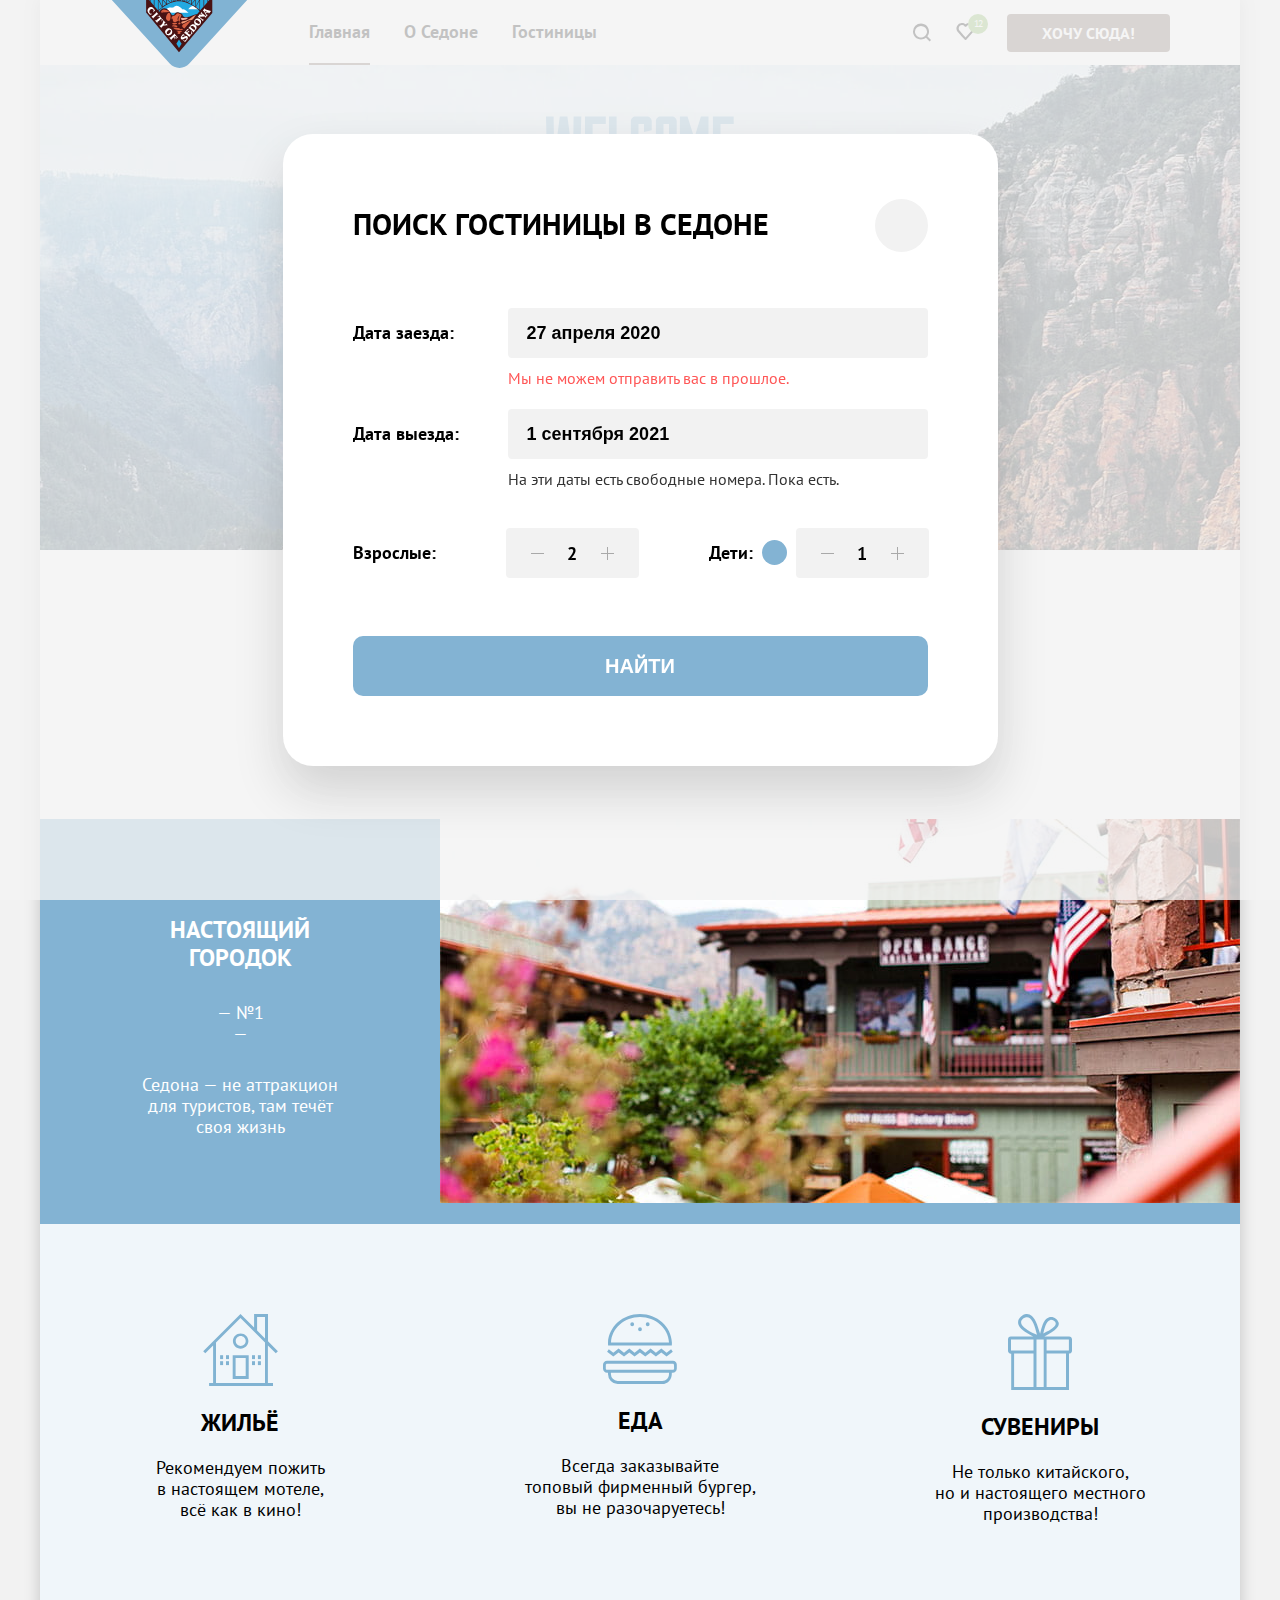
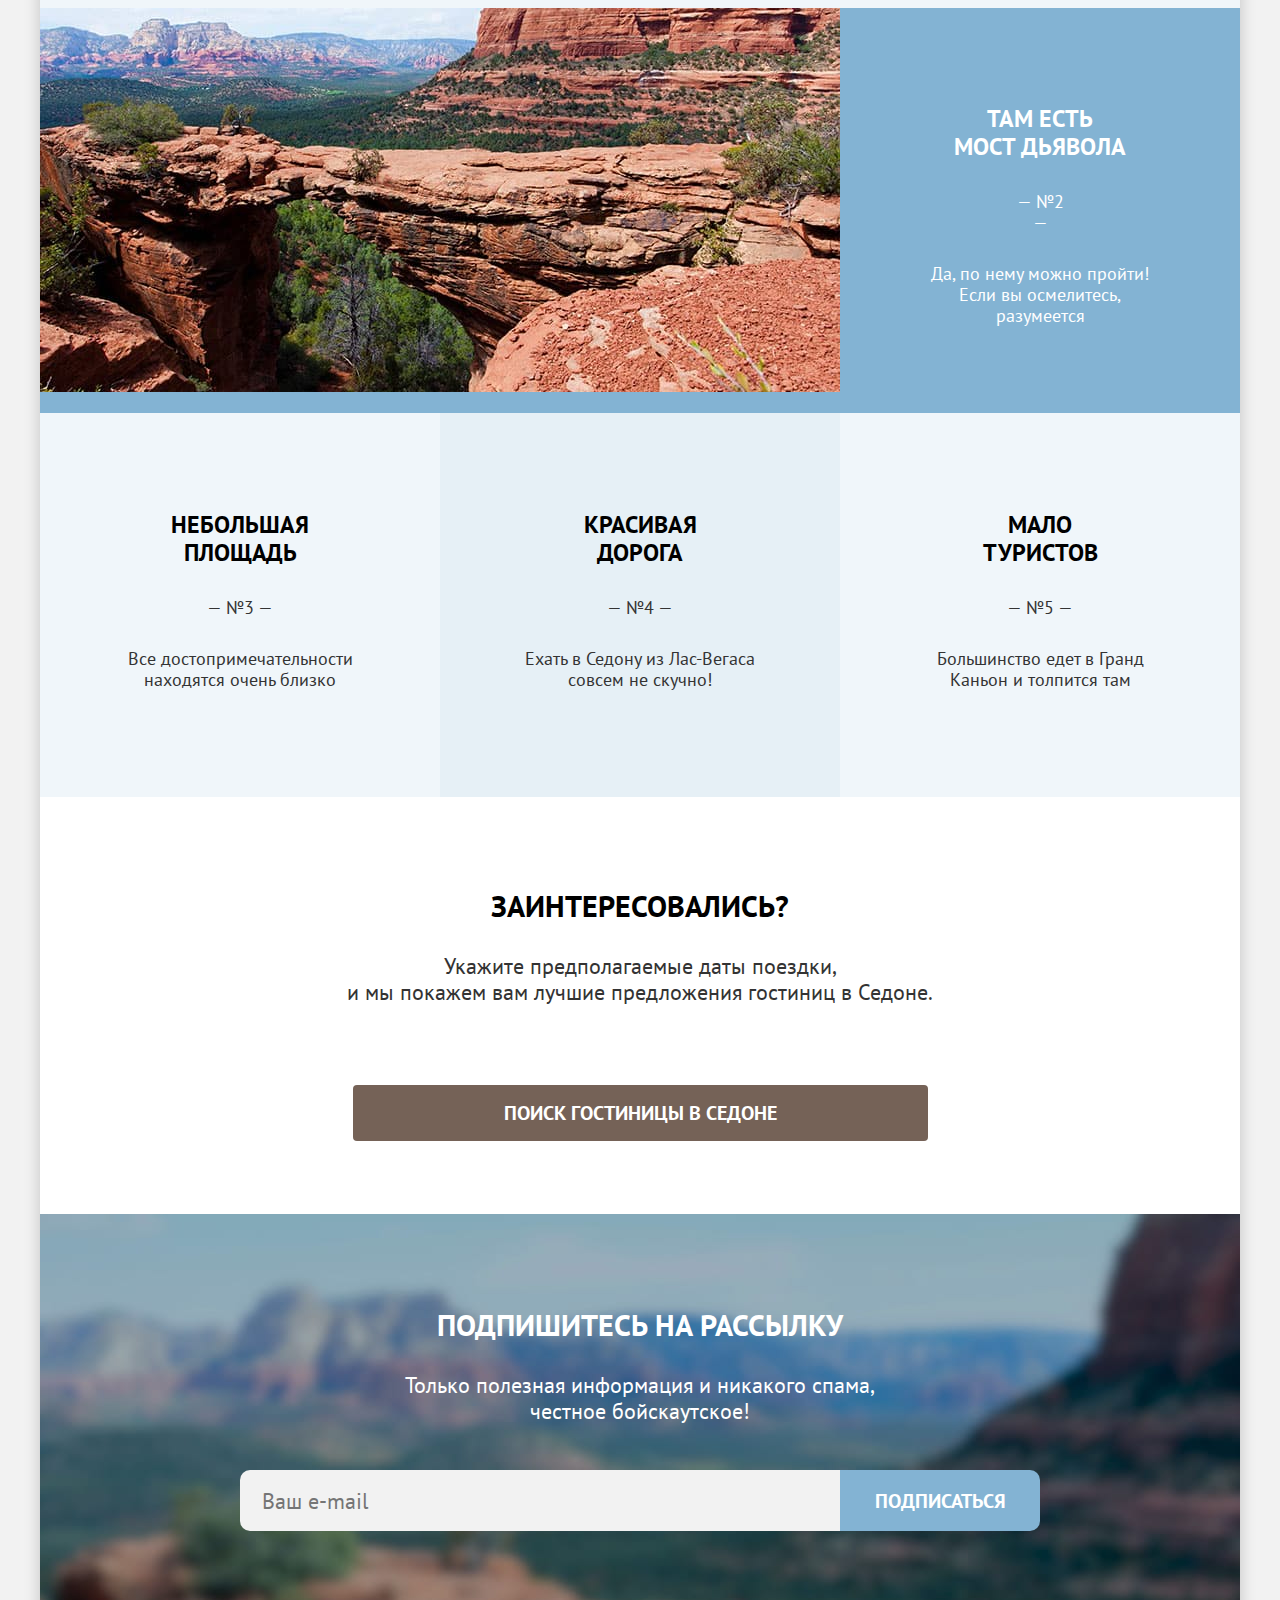
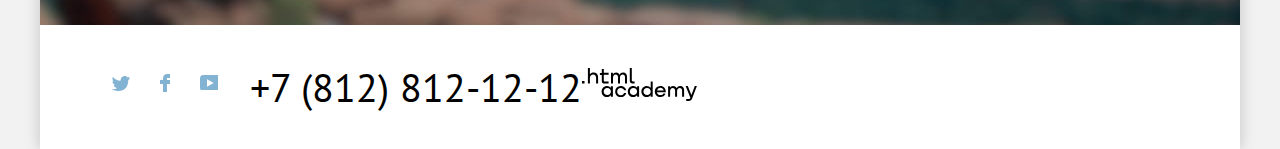
==== commit 4f734a29: "шлифовка 3" ====
--- a/index.html
+++ b/index.html
@@ -130,7 +130,7 @@
         <section class="take-mailing">
           <h2 class="mailing">Подпишитесь на рассылку</h2>
           <p class="mailing-info">Только полезная информация и никакого спама, <br> честное бойскаутское!</p>
-          <div class="mail-email-button">
+          <div class="mail-email-box">
             <form class="mailing-form" action="https://echo.htmlacademy.ru" method="post">
               <input class="error" type="email" placeholder="Ваш e-mail" name="e-mail" id="mailing-email">
               <button class="button-blue-mail" type="submit">Подписаться</button>
@@ -144,21 +144,15 @@
                 <li class="social-item">
                   <a href="https://twitter.com/htmlacademy_ru" target="_blank" class="social-link">
                     <span class="visually-hidden">Twitter </span>
-                    <img src="images/social-twitter.svg" width="18" height="15" alt="Логотип Twitter">
-                  </a>
-                </li>
+                    <svg width="18" height="15" fill="none" xmlns="http://www.w3.org/2000/svg"><g clip-path="url(#a)"><path d="M11.6.2c1.8-.5 3.2.3 3.8 1.2l2.1-.7c0 .9-.6 1.5-.9 1.8.7.1 1.4-.6 1.4-.6a3 3 0 0 1-1.7 2C16.1 10.7 13 15.1 5.7 15h-.5c-.4 0-4.4-.5-5.2-1.9 2.4.2 4.1-.4 5-1.2-1-.3-2.9-.4-3.2-2.9.4.1.6.2 1.3.1C1.8 8.3.4 7.5.5 5.3c.3.3 1.1.5 1.4.5C1.1 5.6-.2 2.5.9.9a11 11 0 0 0 7.6 3.8C8.7 2.3 9.7.8 11.6.2Z"/></g><defs><clipPath id="a"><path fill="#fff" d="M0 0h18v15H0z"/></clipPath></defs></svg>                </li>
                 <li class="social-item">
                   <a href="https://www.facebook.com/htmlacademy" target="_blank" class="social-link">
                     <span class="visually-hidden">Facebook </span>
-                    <img src="images/social-facebook.svg" width="10" height="18" alt="Логотип Facebook">
-                  </a>
-                </li>
+                    <svg width="10" height="18" fill="none" xmlns="http://www.w3.org/2000/svg"><path d="M7 0C4.8 0 3 1.8 3 4v2H0v4h3v8h4v-8h3V6H7V4h3V0H7Z"/></svg>                </li>
                 <li class="social-item">
                   <a href="https://www.youtube.com/c/HTMLAcademyRUS" target="_blank" class="social-link">
                     <span class="visually-hidden">Youtube</span>
-                    <img src="images/social-youtube.svg" width="20" height="16" alt="Логотип Youtube">
-                  </a>
-                </li>
+                    <svg width="20" height="16" fill="none" xmlns="http://www.w3.org/2000/svg"><g clip-path="url(#a)"><path d="M17 0H2.9C1.2 0 0 1.5 0 3.2v9.5C0 14.5 1.2 16 2.9 16h14.3c1.5 0 2.9-1.5 2.9-3.2V3.2C19.9 1.5 18.7 0 17 0ZM7 11.8V4.2L13.7 8 7 11.8Z"/></g><defs><clipPath id="a"><path fill="#fff" d="M0 0h20v16H0z"/></clipPath></defs></svg>                </li>
               </ul>
           </section>
 
@@ -168,8 +162,8 @@
 
           <section class="logo-academy">
             <a class="footer-logo" target="_blank" href="https://htmlacademy.ru">
-            <img class="footer-logo-academy" src="images/logo_htmlacademy.svg" width="115" height="34" alt="Логотип HTML Academy"></a>
-          </section>
+              <svg width="115" height="34" fill="none" xmlns="http://www.w3.org/2000/svg"><path d="M0 12.9v2.6h2.5v-2.6H0ZM11.6 4.5c-1.6 0-2.8.7-3.6 1.7h-.1V0h-2v15.5h2v-5.3c0-2.1 1.3-3.6 3.3-3.6 1.8 0 2.9 1.4 2.9 3.2v5.7h2V9.4c.1-3-1.8-4.9-4.5-4.9ZM26.6 4.8h-4.8V1.1h-2v3.8h-1.9v2h1.9v6c0 1.7 1 2.7 2.7 2.7h4.1v-2h-3.7c-.7 0-1.1-.4-1.1-1.1V6.8h4.8v-2ZM41.1 4.6c-1.6 0-2.9.8-3.5 2.1h-.1a3.7 3.7 0 0 0-3.4-2.1c-1.4 0-2.5.8-3.1 1.8h-.1V4.8H29v10.6h2V10c0-2 1-3.5 2.6-3.5 1.5 0 2.4 1 2.4 2.6v6.3h2V9.8c0-2.4 1.4-3.3 2.6-3.3 1.5 0 2.4 1 2.4 2.6v6.3h2V8.9c.1-2.5-1.4-4.3-3.9-4.3ZM47.8 12.7c0 1.7 1 2.7 2.8 2.7h2v-2h-1.7c-.7 0-1.1-.4-1.1-1.1V0h-2v12.7ZM28.9 19.7a4.9 4.9 0 0 0-3.9-1.8c-3.1 0-5.4 2.3-5.4 5.6s2.3 5.6 5.4 5.6c1.8 0 3-.8 3.8-1.9h.1v1.6h2V18.2h-2v1.5Zm-3.6 7.4a3.5 3.5 0 0 1-3.6-3.6c0-2 1.4-3.6 3.6-3.6s3.6 1.6 3.6 3.6c0 1.9-1.4 3.6-3.6 3.6ZM44.2 22c-.5-2.4-2.6-4.1-5.4-4.1a5.4 5.4 0 0 0-5.6 5.6c0 3.1 2.2 5.6 5.6 5.6 2.8 0 4.9-1.8 5.4-4.2h-2.1a3.4 3.4 0 0 1-3.3 2.3 3.5 3.5 0 0 1-3.6-3.6c0-2 1.4-3.6 3.6-3.6 1.6 0 2.8 1 3.3 2.2h2.1V22ZM55.1 19.7a4.9 4.9 0 0 0-3.9-1.8c-3.1 0-5.4 2.3-5.4 5.6s2.3 5.6 5.4 5.6c1.8 0 3-.8 3.8-1.9h.1v1.6h2V18.2h-2v1.5Zm-3.6 7.4a3.5 3.5 0 0 1-3.6-3.6c0-2 1.4-3.6 3.6-3.6s3.6 1.6 3.6 3.6c0 1.9-1.5 3.6-3.6 3.6ZM68.7 19.8a5 5 0 0 0-3.9-1.9c-3.1 0-5.4 2.3-5.4 5.6s2.2 5.6 5.4 5.6c1.7 0 3-.8 3.8-1.8h.1v1.5h2V13.4h-2v6.4Zm-3.6 7.3a3.5 3.5 0 0 1-3.6-3.6c0-2 1.4-3.6 3.6-3.6s3.6 1.6 3.6 3.6c-.1 2-1.5 3.6-3.6 3.6ZM78.3 17.9a5.4 5.4 0 0 0-5.5 5.6c0 3 2.1 5.6 5.5 5.6 2.5 0 4.5-1.3 5.2-3.6h-2.1c-.5 1-1.6 1.6-3 1.6-1.9 0-3.3-1.3-3.4-2.9h8.8c.2-3.6-2-6.3-5.5-6.3Zm0 1.9c1.7 0 3 1 3.3 2.6h-6.5a3.2 3.2 0 0 1 3.2-2.6ZM98.2 17.9a4 4 0 0 0-3.6 2h-.1c-.6-1.2-1.8-2-3.4-2-1.4 0-2.5.7-3.1 1.8v-1.5h-1.9v10.6h2v-5.4c0-2 1-3.4 2.6-3.5 1.5 0 2.4 1 2.4 2.6v6.3h2v-5.6c0-2.4 1.4-3.3 2.6-3.3 1.5 0 2.4 1 2.4 2.6v6.3h2v-6.5c.1-2.6-1.4-4.4-3.9-4.4ZM109.4 27l-3.6-8.9h-2.2l4.8 11.6c-.3.9-.7 1.2-1.7 1.2h-2.5v2h2.5c1.8 0 2.8-.8 3.5-2.6l4.7-12.2h-2.1l-3.4 8.9Z"/></svg>
+           </section>
         </div>
       </footer> 
     </div> 
@@ -189,14 +183,13 @@
             <p class="field-group" 27 апреля 2020>
               <b class="date">Дата заезда:</b>
               <label class="visually-hidden" for="auth-login">27 апреля 2020</label>
-              <input class="auth-form-field field" type="date" id="auth-login" name="arrival-date" placeholder="Дата заезда">
-              
+              <input class="auth-form-field field" type="post" id="auth-login" name="arrival-date" value="27 апреля 2020">
             </p>
             <b class="red">Мы не можем отправить вас в прошлое.</b>
             <p class="field-group" 1 сентября 2021>
               <b class="date">Дата выезда:</b>
               <label class="visually-hidden" for="date-departure">1 сентября 2021</label>
-              <input class="auth-form-field field" type="date" id="date-departure" name="date-departure" placeholder="1 сентября 2021">
+              <input class="auth-form-field field" type="post" id="date-departure" name="date-departure" value="1 сентября 2021">
             </p>
             <b class="gray">На эти даты есть свободные номера. Пока есть.</b>
           </form>
@@ -206,12 +199,32 @@
               <p class="field-group-peaple" 2>
                 <b class="date">Взрослые:</b>
                 <label class="visually-hidden" for="peaple-number"></label>
-                <input class="peaple-form-field" type="number" id="peaple-number" name="peaple-number" placeholder="2">
+                <input class="peaple-form-field" type="post" id="peaple-number" name="peaple-number" value="2">
               </p>
               <p class="field-group-peaple child terms">
-                <b class="date">Дети:</b>
+                <b class="date-child" aria-labelledby="tooltip-label">Дети:</b>
+                <span class="tooltip" role="tooltip" id="tooltip-label">
+                    <svg width="316" height="203" viewBox="0 0 316 203" fill="none" xmlns="http://www.w3.org/2000/svg">
+                      <g filter="url(#filter0_d_18711_282)">
+                      <rect x="30" y="15" width="256" height="143" rx="10" fill="#333333"/>
+                      </g>
+                      <path d="M56.512 45.704L56.928 47.128H57.008L57.328 45.656L59.472 39.8H60.832L58 47.08C57.712 47.8373 57.456 48.472 57.232 48.984C57.0187 49.4853 56.8 49.896 56.576 50.216C56.352 50.5253 56.112 50.7493 55.856 50.888C55.6 51.016 55.2853 51.08 54.912 51.08C54.56 51.08 54.2773 51.0533 54.064 51C53.8613 50.936 53.6693 50.8453 53.488 50.728L53.888 49.624C54.1013 49.7413 54.2987 49.816 54.48 49.848C54.6613 49.88 54.8267 49.896 54.976 49.896C55.2747 49.896 55.5253 49.7467 55.728 49.448C55.9307 49.1387 56.1067 48.6853 56.256 48.088L52.112 39.8H53.648L56.512 45.704ZM63.2636 47.4H62.5276V51H61.2476V43H62.5276V46.616L63.2156 46.392L65.7756 43H67.1676L64.6876 46.216L64.0156 46.744L64.8476 47.384L67.5196 51H65.9356L63.2636 47.4ZM68.7603 43.592C69.1656 43.3467 69.6349 43.1653 70.1683 43.048C70.7123 42.9307 71.2776 42.872 71.8643 42.872C72.4189 42.872 72.8616 42.9467 73.1923 43.096C73.5336 43.2453 73.7896 43.4427 73.9603 43.688C74.1416 43.9227 74.2589 44.184 74.3123 44.472C74.3763 44.76 74.4083 45.048 74.4083 45.336C74.4083 45.976 74.3923 46.6 74.3603 47.208C74.3283 47.816 74.3123 48.392 74.3123 48.936C74.3123 49.3307 74.3283 49.704 74.3603 50.056C74.3923 50.408 74.4509 50.7333 74.5363 51.032H73.5923L73.2563 49.912H73.1763C73.0803 50.0613 72.9576 50.2107 72.8083 50.36C72.6696 50.4987 72.4989 50.6267 72.2963 50.744C72.0936 50.8507 71.8589 50.9413 71.5923 51.016C71.3256 51.0907 71.0216 51.128 70.6803 51.128C70.3389 51.128 70.0189 51.0747 69.7203 50.968C69.4323 50.8613 69.1816 50.712 68.9683 50.52C68.7549 50.3173 68.5843 50.0773 68.4563 49.8C68.3389 49.5227 68.2803 49.208 68.2803 48.856C68.2803 48.3867 68.3763 47.9973 68.5683 47.688C68.7603 47.368 69.0269 47.1173 69.3683 46.936C69.7203 46.744 70.1363 46.6107 70.6163 46.536C71.1069 46.4507 71.6456 46.408 72.2323 46.408C72.3816 46.408 72.5256 46.408 72.6643 46.408C72.8136 46.408 72.9629 46.4187 73.1123 46.44C73.1443 46.12 73.1603 45.832 73.1603 45.576C73.1603 44.9893 73.0429 44.5787 72.8083 44.344C72.5736 44.1093 72.1469 43.992 71.5283 43.992C71.3469 43.992 71.1496 44.008 70.9363 44.04C70.7336 44.0613 70.5203 44.0987 70.2963 44.152C70.0829 44.1947 69.8749 44.2533 69.6723 44.328C69.4803 44.392 69.3096 44.4667 69.1603 44.552L68.7603 43.592ZM71.0323 50.008C71.3309 50.008 71.5976 49.9707 71.8323 49.896C72.0669 49.8107 72.2696 49.7093 72.4403 49.592C72.6109 49.464 72.7496 49.3253 72.8563 49.176C72.9736 49.0267 73.0589 48.8827 73.1123 48.744V47.416C72.9629 47.4053 72.8083 47.4 72.6483 47.4C72.4989 47.3893 72.3496 47.384 72.2003 47.384C71.8696 47.384 71.5443 47.4053 71.2243 47.448C70.9149 47.48 70.6376 47.5493 70.3923 47.656C70.1576 47.752 69.9656 47.8907 69.8163 48.072C69.6776 48.2427 69.6083 48.4613 69.6083 48.728C69.6083 49.1013 69.7416 49.4107 70.0082 49.656C70.2749 49.8907 70.6163 50.008 71.0323 50.008ZM79.4338 47.464L77.0818 51H75.6098L78.1378 47.336L78.6818 46.856L77.8658 46.248L75.7858 43H77.1458L79.3538 46.456H80.1858V43H81.4338V46.616L82.1858 46.392L84.4097 43H85.7538L83.5778 46.248L82.9538 46.76L83.7698 47.4L86.1378 51H84.6178L82.2658 47.4H81.4338V51H80.1858V47.24L79.4338 47.464ZM92.3646 46.264L92.4126 45.272H92.3646L91.7086 46.296L88.1086 51H87.3726V43H88.6526V47.88L88.6046 48.824H88.6686L89.2926 47.832L92.8926 43H93.6446V51H92.3646V46.264ZM101.211 44.12H98.699V51H97.419V44.12H94.907V43H101.211V44.12ZM108.072 50.36C107.752 50.616 107.347 50.8187 106.856 50.968C106.376 51.1173 105.864 51.192 105.32 51.192C104.712 51.192 104.184 51.096 103.736 50.904C103.288 50.7013 102.92 50.4187 102.632 50.056C102.344 49.6827 102.131 49.24 101.992 48.728C101.853 48.216 101.784 47.64 101.784 47C101.784 45.6347 102.088 44.5947 102.696 43.88C103.304 43.1653 104.173 42.808 105.304 42.808C105.667 42.808 106.029 42.8507 106.392 42.936C106.755 43.0107 107.08 43.16 107.368 43.384C107.656 43.608 107.891 43.928 108.072 44.344C108.253 44.7493 108.344 45.288 108.344 45.96C108.344 46.312 108.312 46.7013 108.248 47.128H103.112C103.112 47.5973 103.16 48.0133 103.256 48.376C103.352 48.7387 103.501 49.048 103.704 49.304C103.907 49.5493 104.168 49.7413 104.488 49.88C104.819 50.008 105.219 50.072 105.688 50.072C106.051 50.072 106.413 50.008 106.776 49.88C107.139 49.752 107.411 49.6027 107.592 49.432L108.072 50.36ZM105.32 43.928C104.691 43.928 104.184 44.0933 103.8 44.424C103.427 44.7547 103.203 45.32 103.128 46.12H107.096C107.096 45.3093 106.941 44.744 106.632 44.424C106.323 44.0933 105.885 43.928 105.32 43.928ZM116.639 47.4H115.903V51H114.623V43H115.903V46.616L116.591 46.392L119.151 43H120.543L118.063 46.216L117.391 46.744L118.223 47.384L120.895 51H119.311L116.639 47.4ZM121.643 47C121.643 45.6453 121.942 44.6107 122.539 43.896C123.147 43.1707 124.017 42.808 125.147 42.808C125.745 42.808 126.262 42.9093 126.699 43.112C127.147 43.304 127.515 43.5867 127.803 43.96C128.091 44.3227 128.305 44.7653 128.443 45.288C128.582 45.8 128.651 46.3707 128.651 47C128.651 48.3547 128.347 49.3947 127.739 50.12C127.142 50.8347 126.278 51.192 125.147 51.192C124.55 51.192 124.027 51.096 123.579 50.904C123.142 50.7013 122.779 50.4187 122.491 50.056C122.203 49.6827 121.99 49.24 121.851 48.728C121.713 48.2053 121.643 47.6293 121.643 47ZM122.971 47C122.971 47.4053 123.009 47.7947 123.083 48.168C123.169 48.5413 123.297 48.8667 123.467 49.144C123.638 49.4213 123.862 49.6453 124.139 49.816C124.417 49.9867 124.753 50.072 125.147 50.072C126.598 50.0827 127.323 49.0587 127.323 47C127.323 46.584 127.281 46.1893 127.195 45.816C127.121 45.4427 126.998 45.1173 126.827 44.84C126.657 44.5627 126.433 44.344 126.155 44.184C125.878 44.0133 125.542 43.928 125.147 43.928C123.697 43.9173 122.971 44.9413 122.971 47ZM134.88 44.12H132.56C132.528 44.568 132.496 45.0533 132.464 45.576C132.432 46.088 132.384 46.6053 132.32 47.128C132.256 47.64 132.17 48.136 132.064 48.616C131.957 49.0853 131.818 49.5013 131.648 49.864C131.488 50.2267 131.285 50.52 131.04 50.744C130.805 50.9573 130.522 51.064 130.192 51.064C129.989 51.064 129.813 51.0533 129.664 51.032C129.514 51.0107 129.381 50.9733 129.264 50.92L129.456 49.848C129.584 49.8907 129.722 49.912 129.872 49.912C130.085 49.912 130.277 49.8213 130.448 49.64C130.618 49.4587 130.768 49.1173 130.896 48.616C131.024 48.104 131.13 47.4 131.216 46.504C131.301 45.608 131.36 44.44 131.392 43H136.16V51H134.88V44.12ZM143.615 46.264L143.663 45.272H143.615L142.959 46.296L139.359 51H138.623V43H139.903V47.88L139.855 48.824H139.919L140.543 47.832L144.143 43H144.895V51H143.615V46.264ZM148.189 43V45.176C148.189 45.464 148.205 45.7253 148.237 45.96C148.269 46.184 148.333 46.3813 148.429 46.552C148.525 46.712 148.664 46.84 148.845 46.936C149.026 47.0213 149.266 47.064 149.565 47.064C150.045 47.064 150.44 47.0107 150.749 46.904C151.058 46.7973 151.293 46.68 151.453 46.552V43H152.733V51H151.453V47.64C151.282 47.7467 151.026 47.864 150.685 47.992C150.354 48.12 149.896 48.184 149.309 48.184C148.914 48.184 148.568 48.1413 148.269 48.056C147.97 47.9707 147.72 47.8213 147.517 47.608C147.314 47.3947 147.16 47.112 147.053 46.76C146.957 46.408 146.909 45.9653 146.909 45.432V43H148.189ZM161.041 50.36C160.721 50.616 160.315 50.8187 159.825 50.968C159.345 51.1173 158.833 51.192 158.289 51.192C157.681 51.192 157.153 51.096 156.705 50.904C156.257 50.7013 155.889 50.4187 155.601 50.056C155.313 49.6827 155.099 49.24 154.961 48.728C154.822 48.216 154.753 47.64 154.753 47C154.753 45.6347 155.057 44.5947 155.665 43.88C156.273 43.1653 157.142 42.808 158.273 42.808C158.635 42.808 158.998 42.8507 159.361 42.936C159.723 43.0107 160.049 43.16 160.337 43.384C160.625 43.608 160.859 43.928 161.041 44.344C161.222 44.7493 161.313 45.288 161.313 45.96C161.313 46.312 161.281 46.7013 161.217 47.128H156.081C156.081 47.5973 156.129 48.0133 156.225 48.376C156.321 48.7387 156.47 49.048 156.673 49.304C156.875 49.5493 157.137 49.7413 157.457 49.88C157.787 50.008 158.187 50.072 158.657 50.072C159.019 50.072 159.382 50.008 159.745 49.88C160.107 49.752 160.379 49.6027 160.561 49.432L161.041 50.36ZM158.289 43.928C157.659 43.928 157.153 44.0933 156.769 44.424C156.395 44.7547 156.171 45.32 156.097 46.12H160.065C160.065 45.3093 159.91 44.744 159.601 44.424C159.291 44.0933 158.854 43.928 158.289 43.928ZM168.61 50.472C168.29 50.7067 167.911 50.8827 167.474 51C167.037 51.128 166.578 51.192 166.098 51.192C165.479 51.192 164.957 51.096 164.53 50.904C164.103 50.7013 163.751 50.4187 163.474 50.056C163.207 49.6827 163.01 49.24 162.882 48.728C162.765 48.2053 162.706 47.6293 162.706 47C162.706 45.6453 163.005 44.6107 163.602 43.896C164.199 43.1707 165.058 42.808 166.178 42.808C166.69 42.808 167.122 42.8507 167.474 42.936C167.837 43.0107 168.162 43.1227 168.45 43.272L168.082 44.376C167.837 44.2373 167.565 44.1307 167.266 44.056C166.967 43.9707 166.647 43.928 166.306 43.928C164.791 43.928 164.034 44.952 164.034 47C164.034 47.4053 164.071 47.7947 164.146 48.168C164.231 48.5307 164.365 48.856 164.546 49.144C164.738 49.4213 164.983 49.6453 165.282 49.816C165.591 49.9867 165.97 50.072 166.418 50.072C166.802 50.072 167.143 50.0133 167.442 49.896C167.751 49.7787 168.002 49.6453 168.194 49.496L168.61 50.472ZM175.227 44.12H172.715V51H171.435V44.12H168.923V43H175.227V44.12ZM176.498 43.016C176.871 42.9947 177.26 42.968 177.666 42.936C178.082 42.904 178.594 42.888 179.202 42.888C180.258 42.888 181.015 43.0533 181.474 43.384C181.932 43.704 182.162 44.1947 182.162 44.856C182.162 45.2293 182.05 45.5973 181.826 45.96C181.612 46.312 181.255 46.5733 180.754 46.744V46.808C181.383 46.9253 181.826 47.144 182.082 47.464C182.338 47.784 182.466 48.2107 182.466 48.744C182.466 49.576 182.167 50.1787 181.57 50.552C180.972 50.9253 180.076 51.112 178.882 51.112C178.434 51.112 178.018 51.096 177.634 51.064C177.25 51.0427 176.871 51.016 176.498 50.984V43.016ZM177.778 49.928C177.98 49.9493 178.178 49.9653 178.37 49.976C178.572 49.9867 178.807 49.992 179.074 49.992C179.788 49.992 180.316 49.8907 180.658 49.688C181.01 49.4853 181.186 49.1387 181.186 48.648C181.186 48.264 181.036 47.9547 180.738 47.72C180.45 47.4747 179.932 47.352 179.186 47.352H177.778V49.928ZM179.346 46.376C179.538 46.376 179.724 46.344 179.906 46.28C180.087 46.216 180.247 46.1307 180.386 46.024C180.535 45.9067 180.652 45.7733 180.738 45.624C180.834 45.4747 180.882 45.3147 180.882 45.144C180.882 44.7173 180.754 44.424 180.498 44.264C180.242 44.0933 179.794 44.008 179.154 44.008C178.812 44.008 178.54 44.0133 178.338 44.024C178.146 44.0347 177.959 44.0453 177.778 44.056V46.376H179.346ZM184.034 47C184.034 45.6453 184.333 44.6107 184.93 43.896C185.538 43.1707 186.407 42.808 187.538 42.808C188.135 42.808 188.653 42.9093 189.09 43.112C189.538 43.304 189.906 43.5867 190.194 43.96C190.482 44.3227 190.695 44.7653 190.834 45.288C190.973 45.8 191.042 46.3707 191.042 47C191.042 48.3547 190.738 49.3947 190.13 50.12C189.533 50.8347 188.669 51.192 187.538 51.192C186.941 51.192 186.418 51.096 185.97 50.904C185.533 50.7013 185.17 50.4187 184.882 50.056C184.594 49.6827 184.381 49.24 184.242 48.728C184.103 48.2053 184.034 47.6293 184.034 47ZM185.362 47C185.362 47.4053 185.399 47.7947 185.474 48.168C185.559 48.5413 185.687 48.8667 185.858 49.144C186.029 49.4213 186.253 49.6453 186.53 49.816C186.807 49.9867 187.143 50.072 187.538 50.072C188.989 50.0827 189.714 49.0587 189.714 47C189.714 46.584 189.671 46.1893 189.586 45.816C189.511 45.4427 189.389 45.1173 189.218 44.84C189.047 44.5627 188.823 44.344 188.546 44.184C188.269 44.0133 187.933 43.928 187.538 43.928C186.087 43.9173 185.362 44.9413 185.362 47ZM204.398 53.032H203.534L203.294 51H197.278L197.038 53.032H196.174V49.88H197.118C197.203 49.7627 197.315 49.5547 197.454 49.256C197.592 48.9467 197.726 48.52 197.854 47.976C197.992 47.4213 198.11 46.7387 198.206 45.928C198.312 45.1067 198.376 44.1307 198.398 43H203.23V49.88H204.398V53.032ZM201.95 49.88V44.12H199.55C199.528 44.568 199.491 45.0587 199.438 45.592C199.384 46.1147 199.31 46.6427 199.214 47.176C199.128 47.6987 199.016 48.1947 198.878 48.664C198.739 49.1333 198.579 49.5387 198.398 49.88H201.95ZM211.822 50.36C211.502 50.616 211.097 50.8187 210.606 50.968C210.126 51.1173 209.614 51.192 209.07 51.192C208.462 51.192 207.934 51.096 207.486 50.904C207.038 50.7013 206.67 50.4187 206.382 50.056C206.094 49.6827 205.881 49.24 205.742 48.728C205.603 48.216 205.534 47.64 205.534 47C205.534 45.6347 205.838 44.5947 206.446 43.88C207.054 43.1653 207.923 42.808 209.054 42.808C209.417 42.808 209.779 42.8507 210.142 42.936C210.505 43.0107 210.83 43.16 211.118 43.384C211.406 43.608 211.641 43.928 211.822 44.344C212.003 44.7493 212.094 45.288 212.094 45.96C212.094 46.312 212.062 46.7013 211.998 47.128H206.862C206.862 47.5973 206.91 48.0133 207.006 48.376C207.102 48.7387 207.251 49.048 207.454 49.304C207.657 49.5493 207.918 49.7413 208.238 49.88C208.569 50.008 208.969 50.072 209.438 50.072C209.801 50.072 210.163 50.008 210.526 49.88C210.889 49.752 211.161 49.6027 211.342 49.432L211.822 50.36ZM209.07 43.928C208.441 43.928 207.934 44.0933 207.55 44.424C207.177 44.7547 206.953 45.32 206.878 46.12H210.846C210.846 45.3093 210.691 44.744 210.382 44.424C210.073 44.0933 209.635 43.928 209.07 43.928ZM219.211 44.12H216.699V51H215.419V44.12H212.907V43H219.211V44.12ZM226.072 50.36C225.752 50.616 225.347 50.8187 224.856 50.968C224.376 51.1173 223.864 51.192 223.32 51.192C222.712 51.192 222.184 51.096 221.736 50.904C221.288 50.7013 220.92 50.4187 220.632 50.056C220.344 49.6827 220.131 49.24 219.992 48.728C219.853 48.216 219.784 47.64 219.784 47C219.784 45.6347 220.088 44.5947 220.696 43.88C221.304 43.1653 222.173 42.808 223.304 42.808C223.667 42.808 224.029 42.8507 224.392 42.936C224.755 43.0107 225.08 43.16 225.368 43.384C225.656 43.608 225.891 43.928 226.072 44.344C226.253 44.7493 226.344 45.288 226.344 45.96C226.344 46.312 226.312 46.7013 226.248 47.128H221.112C221.112 47.5973 221.16 48.0133 221.256 48.376C221.352 48.7387 221.501 49.048 221.704 49.304C221.907 49.5493 222.168 49.7413 222.488 49.88C222.819 50.008 223.219 50.072 223.688 50.072C224.051 50.072 224.413 50.008 224.776 49.88C225.139 49.752 225.411 49.6027 225.592 49.432L226.072 50.36ZM223.32 43.928C222.691 43.928 222.184 44.0933 221.8 44.424C221.427 44.7547 221.203 45.32 221.128 46.12H225.096C225.096 45.3093 224.941 44.744 224.632 44.424C224.323 44.0933 223.885 43.928 223.32 43.928ZM233.349 46.264L233.397 45.272H233.349L232.693 46.296L229.093 51H228.357V43H229.637V47.88L229.589 48.824H229.653L230.277 47.832L233.877 43H234.629V51H233.349V46.264ZM230.197 39.768C230.304 40.2587 230.485 40.6 230.741 40.792C231.008 40.984 231.312 41.08 231.653 41.08C231.994 41.08 232.298 40.9787 232.565 40.776C232.832 40.5733 233.013 40.2427 233.109 39.784L234.069 40.088C233.973 40.7067 233.696 41.1813 233.237 41.512C232.789 41.8427 232.25 42.008 231.621 42.008C231.333 42.008 231.045 41.9707 230.757 41.896C230.48 41.8213 230.229 41.7093 230.005 41.56C229.781 41.4107 229.589 41.2187 229.429 40.984C229.269 40.7493 229.162 40.472 229.109 40.152L230.197 39.768ZM236.643 50.312C236.643 50.056 236.729 49.848 236.899 49.688C237.07 49.528 237.289 49.448 237.555 49.448C237.886 49.448 238.153 49.5653 238.355 49.8C238.569 50.0347 238.675 50.376 238.675 50.824C238.675 51.208 238.622 51.544 238.515 51.832C238.409 52.12 238.27 52.3653 238.099 52.568C237.929 52.7813 237.742 52.952 237.539 53.08C237.337 53.2187 237.134 53.32 236.931 53.384L236.531 52.76C236.915 52.6107 237.198 52.376 237.379 52.056C237.571 51.7467 237.667 51.432 237.667 51.112C237.571 51.144 237.481 51.16 237.395 51.16C237.182 51.16 237.001 51.0907 236.851 50.952C236.713 50.8027 236.643 50.5893 236.643 50.312ZM55.248 67.4H54.512V71H53.232V63H54.512V66.616L55.2 66.392L57.76 63H59.152L56.672 66.216L56 66.744L56.832 67.384L59.504 71H57.92L55.248 67.4ZM60.2528 67C60.2528 65.6453 60.5514 64.6107 61.1488 63.896C61.7568 63.1707 62.6261 62.808 63.7568 62.808C64.3541 62.808 64.8714 62.9093 65.3088 63.112C65.7568 63.304 66.1248 63.5867 66.4128 63.96C66.7008 64.3227 66.9141 64.7653 67.0528 65.288C67.1914 65.8 67.2608 66.3707 67.2608 67C67.2608 68.3547 66.9568 69.3947 66.3488 70.12C65.7514 70.8347 64.8874 71.192 63.7568 71.192C63.1594 71.192 62.6368 71.096 62.1888 70.904C61.7514 70.7013 61.3888 70.4187 61.1008 70.056C60.8128 69.6827 60.5994 69.24 60.4608 68.728C60.3221 68.2053 60.2528 67.6293 60.2528 67ZM61.5807 67C61.5807 67.4053 61.6181 67.7947 61.6928 68.168C61.7781 68.5413 61.9061 68.8667 62.0768 69.144C62.2474 69.4213 62.4714 69.6453 62.7488 69.816C63.0261 69.9867 63.3621 70.072 63.7568 70.072C65.2074 70.0827 65.9328 69.0587 65.9328 67C65.9328 66.584 65.8901 66.1893 65.8048 65.816C65.7301 65.4427 65.6074 65.1173 65.4368 64.84C65.2661 64.5627 65.0421 64.344 64.7648 64.184C64.4874 64.0133 64.1514 63.928 63.7568 63.928C62.3061 63.9173 61.5807 64.9413 61.5807 67ZM74.1329 64.12H71.6209V71H70.3409V64.12H67.8289V63H74.1329V64.12ZM74.7059 67C74.7059 65.6453 75.0045 64.6107 75.6019 63.896C76.2099 63.1707 77.0792 62.808 78.2099 62.808C78.8072 62.808 79.3245 62.9093 79.7619 63.112C80.2099 63.304 80.5779 63.5867 80.8659 63.96C81.1539 64.3227 81.3672 64.7653 81.5059 65.288C81.6445 65.8 81.7139 66.3707 81.7139 67C81.7139 68.3547 81.4099 69.3947 80.8019 70.12C80.2045 70.8347 79.3405 71.192 78.2099 71.192C77.6125 71.192 77.0899 71.096 76.6419 70.904C76.2045 70.7013 75.8419 70.4187 75.5539 70.056C75.2659 69.6827 75.0525 69.24 74.9139 68.728C74.7752 68.2053 74.7059 67.6293 74.7059 67ZM76.0339 67C76.0339 67.4053 76.0712 67.7947 76.1459 68.168C76.2312 68.5413 76.3592 68.8667 76.5299 69.144C76.7005 69.4213 76.9245 69.6453 77.2019 69.816C77.4792 69.9867 77.8152 70.072 78.2099 70.072C79.6605 70.0827 80.3859 69.0587 80.3859 67C80.3859 66.584 80.3432 66.1893 80.2579 65.816C80.1832 65.4427 80.0605 65.1173 79.8899 64.84C79.7192 64.5627 79.4952 64.344 79.2179 64.184C78.9405 64.0133 78.6045 63.928 78.2099 63.928C76.7592 63.9173 76.0339 64.9413 76.0339 67ZM83.732 63H84.612L84.852 63.96H84.916C85.1613 63.5867 85.476 63.304 85.86 63.112C86.2547 62.9093 86.7027 62.808 87.204 62.808C88.2707 62.808 89.0653 63.1227 89.588 63.752C90.1107 64.3813 90.372 65.4107 90.372 66.84C90.372 67.512 90.2813 68.12 90.1 68.664C89.9293 69.1973 89.684 69.6507 89.364 70.024C89.044 70.3973 88.6547 70.6853 88.196 70.888C87.748 71.0907 87.2467 71.192 86.692 71.192C86.2973 71.192 85.9827 71.1653 85.748 71.112C85.524 71.0693 85.2787 70.9893 85.012 70.872V74.2H83.732V63ZM86.964 63.928C86.42 63.928 85.988 64.072 85.668 64.36C85.3587 64.6373 85.14 65.064 85.012 65.64V69.608C85.204 69.7573 85.4227 69.8747 85.668 69.96C85.9133 70.0347 86.2387 70.072 86.644 70.072C87.38 70.072 87.9613 69.8 88.388 69.256C88.8253 68.7013 89.044 67.8907 89.044 66.824C89.044 66.3867 89.0067 65.992 88.932 65.64C88.8573 65.2773 88.7347 64.9733 88.564 64.728C88.404 64.472 88.1907 64.2747 87.924 64.136C87.668 63.9973 87.348 63.928 86.964 63.928ZM93.6683 69.88C94.0629 69.944 94.4416 69.976 94.8043 69.976C95.4763 69.976 95.9456 69.848 96.2123 69.592C96.4789 69.3253 96.6123 68.952 96.6123 68.472C96.6123 68.0453 96.4789 67.6933 96.2123 67.416C95.9563 67.1387 95.5029 67 94.8523 67C94.6709 67 94.4736 67.0053 94.2603 67.016C94.0469 67.0267 93.8496 67.0587 93.6683 67.112V69.88ZM93.6683 66.056C93.9243 66.0133 94.1696 65.9867 94.4043 65.976C94.6389 65.9547 94.8629 65.944 95.0763 65.944C95.6203 65.944 96.0736 66.008 96.4363 66.136C96.8096 66.2533 97.1083 66.4187 97.3323 66.632C97.5563 66.8453 97.7109 67.1013 97.7963 67.4C97.8923 67.688 97.9403 67.9973 97.9403 68.328C97.9403 69.2987 97.6683 70.0027 97.1243 70.44C96.5909 70.8773 95.7216 71.096 94.5163 71.096C93.8336 71.096 93.1243 71.064 92.3883 71V63H93.6683V66.056ZM99.2043 63H100.484V71H99.2043V63ZM108.791 70.36C108.471 70.616 108.065 70.8187 107.575 70.968C107.095 71.1173 106.583 71.192 106.039 71.192C105.431 71.192 104.903 71.096 104.455 70.904C104.007 70.7013 103.639 70.4187 103.351 70.056C103.063 69.6827 102.849 69.24 102.711 68.728C102.572 68.216 102.503 67.64 102.503 67C102.503 65.6347 102.807 64.5947 103.415 63.88C104.023 63.1653 104.892 62.808 106.023 62.808C106.385 62.808 106.748 62.8507 107.111 62.936C107.473 63.0107 107.799 63.16 108.087 63.384C108.375 63.608 108.609 63.928 108.791 64.344C108.972 64.7493 109.063 65.288 109.063 65.96C109.063 66.312 109.031 66.7013 108.967 67.128H103.831C103.831 67.5973 103.879 68.0133 103.975 68.376C104.071 68.7387 104.22 69.048 104.423 69.304C104.625 69.5493 104.887 69.7413 105.207 69.88C105.537 70.008 105.937 70.072 106.407 70.072C106.769 70.072 107.132 70.008 107.495 69.88C107.857 69.752 108.129 69.6027 108.311 69.432L108.791 70.36ZM106.039 63.928C105.409 63.928 104.903 64.0933 104.519 64.424C104.145 64.7547 103.921 65.32 103.847 66.12H107.815C107.815 65.3093 107.66 64.744 107.351 64.424C107.041 64.0933 106.604 63.928 106.039 63.928ZM116.077 64.424C116.429 63.912 116.819 63.5547 117.245 63.352C117.672 63.1387 118.205 63.032 118.845 63.032C119.827 63.032 120.579 63.352 121.101 63.992C121.635 64.632 121.901 65.576 121.901 66.824C121.901 68.264 121.592 69.352 120.973 70.088C120.365 70.824 119.512 71.192 118.413 71.192C117.24 71.192 116.36 70.7867 115.773 69.976C115.187 69.1653 114.893 67.8907 114.893 66.152C114.893 65.2347 114.936 64.4507 115.021 63.8C115.117 63.1493 115.251 62.6 115.421 62.152C115.603 61.704 115.816 61.3467 116.061 61.08C116.317 60.8133 116.6 60.6053 116.909 60.456C117.229 60.296 117.576 60.184 117.949 60.12C118.323 60.056 118.723 60.0027 119.149 59.96C119.704 59.9067 120.136 59.848 120.445 59.784C120.765 59.7093 121.021 59.5813 121.213 59.4L121.357 60.552C121.251 60.648 121.133 60.728 121.005 60.792C120.877 60.856 120.723 60.9093 120.541 60.952C120.36 60.9947 120.141 61.032 119.885 61.064C119.64 61.096 119.352 61.1227 119.021 61.144C118.563 61.176 118.157 61.2347 117.805 61.32C117.464 61.3947 117.165 61.5493 116.909 61.784C116.664 62.008 116.467 62.3333 116.317 62.76C116.179 63.176 116.083 63.7307 116.029 64.424H116.077ZM116.221 67.016C116.221 67.4213 116.264 67.8107 116.349 68.184C116.435 68.5573 116.563 68.888 116.733 69.176C116.915 69.4533 117.144 69.672 117.421 69.832C117.699 69.992 118.024 70.072 118.397 70.072C119.133 70.072 119.677 69.8107 120.029 69.288C120.392 68.7547 120.573 67.9707 120.573 66.936C120.573 66.5307 120.536 66.1573 120.461 65.816C120.387 65.4747 120.269 65.1813 120.109 64.936C119.949 64.68 119.747 64.488 119.501 64.36C119.256 64.2213 118.963 64.152 118.621 64.152C117.789 64.1413 117.181 64.3867 116.797 64.888C116.413 65.3787 116.221 66.088 116.221 67.016ZM126.084 68.184L126.532 69.72H126.612L126.964 68.168L128.516 63H129.812L127.444 70.184C127.263 70.7067 127.081 71.2133 126.9 71.704C126.729 72.1947 126.537 72.632 126.324 73.016C126.111 73.4 125.871 73.704 125.604 73.928C125.337 74.1627 125.028 74.28 124.676 74.28C124.292 74.28 123.977 74.2267 123.732 74.12L123.956 73.016C124.095 73.0693 124.228 73.096 124.356 73.096C124.655 73.096 124.943 72.936 125.22 72.616C125.497 72.3067 125.727 71.768 125.908 71L122.692 63H124.164L126.084 68.184ZM138.038 73.032H137.174L136.934 71H130.918L130.678 73.032H129.814V69.88H130.758C130.844 69.7627 130.956 69.5547 131.094 69.256C131.233 68.9467 131.366 68.52 131.494 67.976C131.633 67.4213 131.75 66.7387 131.846 65.928C131.953 65.1067 132.017 64.1307 132.038 63H136.87V69.88H138.038V73.032ZM135.59 69.88V64.12H133.19C133.169 64.568 133.132 65.0587 133.078 65.592C133.025 66.1147 132.95 66.6427 132.854 67.176C132.769 67.6987 132.657 68.1947 132.518 68.664C132.38 69.1333 132.22 69.5387 132.038 69.88H135.59ZM141.975 68.184L142.423 69.72H142.503L142.855 68.168L144.407 63H145.703L143.335 70.184C143.153 70.7067 142.972 71.2133 142.791 71.704C142.62 72.1947 142.428 72.632 142.215 73.016C142.001 73.4 141.761 73.704 141.495 73.928C141.228 74.1627 140.919 74.28 140.567 74.28C140.183 74.28 139.868 74.2267 139.623 74.12L139.847 73.016C139.985 73.0693 140.119 73.096 140.247 73.096C140.545 73.096 140.833 72.936 141.111 72.616C141.388 72.3067 141.617 71.768 141.799 71L138.583 63H140.055L141.975 68.184ZM152.18 64.12H149.668V71H148.388V64.12H145.876V63H152.18V64.12ZM162.672 70.472C162.352 70.7067 161.974 70.8827 161.536 71C161.099 71.128 160.64 71.192 160.16 71.192C159.542 71.192 159.019 71.096 158.592 70.904C158.166 70.7013 157.814 70.4187 157.536 70.056C157.27 69.6827 157.072 69.24 156.944 68.728C156.827 68.2053 156.768 67.6293 156.768 67C156.768 65.6453 157.067 64.6107 157.664 63.896C158.262 63.1707 159.12 62.808 160.24 62.808C160.752 62.808 161.184 62.8507 161.536 62.936C161.899 63.0107 162.224 63.1227 162.512 63.272L162.144 64.376C161.899 64.2373 161.627 64.1307 161.328 64.056C161.03 63.9707 160.71 63.928 160.368 63.928C158.854 63.928 158.096 64.952 158.096 67C158.096 67.4053 158.134 67.7947 158.208 68.168C158.294 68.5307 158.427 68.856 158.608 69.144C158.8 69.4213 159.046 69.6453 159.344 69.816C159.654 69.9867 160.032 70.072 160.48 70.072C160.864 70.072 161.206 70.0133 161.504 69.896C161.814 69.7787 162.064 69.6453 162.256 69.496L162.672 70.472ZM168.701 63.016C169.074 62.9947 169.463 62.968 169.869 62.936C170.285 62.904 170.797 62.888 171.405 62.888C172.461 62.888 173.218 63.0533 173.677 63.384C174.135 63.704 174.365 64.1947 174.365 64.856C174.365 65.2293 174.253 65.5973 174.029 65.96C173.815 66.312 173.458 66.5733 172.957 66.744V66.808C173.586 66.9253 174.029 67.144 174.285 67.464C174.541 67.784 174.669 68.2107 174.669 68.744C174.669 69.576 174.37 70.1787 173.773 70.552C173.175 70.9253 172.279 71.112 171.085 71.112C170.637 71.112 170.221 71.096 169.837 71.064C169.453 71.0427 169.074 71.016 168.701 70.984V63.016ZM169.981 69.928C170.183 69.9493 170.381 69.9653 170.573 69.976C170.775 69.9867 171.01 69.992 171.277 69.992C171.991 69.992 172.519 69.8907 172.861 69.688C173.213 69.4853 173.389 69.1387 173.389 68.648C173.389 68.264 173.239 67.9547 172.941 67.72C172.653 67.4747 172.135 67.352 171.389 67.352H169.981V69.928ZM171.549 66.376C171.741 66.376 171.927 66.344 172.109 66.28C172.29 66.216 172.45 66.1307 172.589 66.024C172.738 65.9067 172.855 65.7733 172.941 65.624C173.037 65.4747 173.085 65.3147 173.085 65.144C173.085 64.7173 172.957 64.424 172.701 64.264C172.445 64.0933 171.997 64.008 171.357 64.008C171.015 64.008 170.743 64.0133 170.541 64.024C170.349 64.0347 170.162 64.0453 169.981 64.056V66.376H171.549ZM176.557 63.592C176.962 63.3467 177.432 63.1653 177.965 63.048C178.509 62.9307 179.074 62.872 179.661 62.872C180.216 62.872 180.658 62.9467 180.989 63.096C181.33 63.2453 181.586 63.4427 181.757 63.688C181.938 63.9227 182.056 64.184 182.109 64.472C182.173 64.76 182.205 65.048 182.205 65.336C182.205 65.976 182.189 66.6 182.157 67.208C182.125 67.816 182.109 68.392 182.109 68.936C182.109 69.3307 182.125 69.704 182.157 70.056C182.189 70.408 182.248 70.7333 182.333 71.032H181.389L181.053 69.912H180.973C180.877 70.0613 180.754 70.2107 180.605 70.36C180.466 70.4987 180.296 70.6267 180.093 70.744C179.89 70.8507 179.656 70.9413 179.389 71.016C179.122 71.0907 178.818 71.128 178.477 71.128C178.136 71.128 177.816 71.0747 177.517 70.968C177.229 70.8613 176.978 70.712 176.765 70.52C176.552 70.3173 176.381 70.0773 176.253 69.8C176.136 69.5227 176.077 69.208 176.077 68.856C176.077 68.3867 176.173 67.9973 176.365 67.688C176.557 67.368 176.824 67.1173 177.165 66.936C177.517 66.744 177.933 66.6107 178.413 66.536C178.904 66.4507 179.442 66.408 180.029 66.408C180.178 66.408 180.322 66.408 180.461 66.408C180.61 66.408 180.76 66.4187 180.909 66.44C180.941 66.12 180.957 65.832 180.957 65.576C180.957 64.9893 180.84 64.5787 180.605 64.344C180.37 64.1093 179.944 63.992 179.325 63.992C179.144 63.992 178.946 64.008 178.733 64.04C178.53 64.0613 178.317 64.0987 178.093 64.152C177.88 64.1947 177.672 64.2533 177.469 64.328C177.277 64.392 177.106 64.4667 176.957 64.552L176.557 63.592ZM178.829 70.008C179.128 70.008 179.394 69.9707 179.629 69.896C179.864 69.8107 180.066 69.7093 180.237 69.592C180.408 69.464 180.546 69.3253 180.653 69.176C180.77 69.0267 180.856 68.8827 180.909 68.744V67.416C180.76 67.4053 180.605 67.4 180.445 67.4C180.296 67.3893 180.146 67.384 179.997 67.384C179.666 67.384 179.341 67.4053 179.021 67.448C178.712 67.48 178.434 67.5493 178.189 67.656C177.954 67.752 177.762 67.8907 177.613 68.072C177.474 68.2427 177.405 68.4613 177.405 68.728C177.405 69.1013 177.538 69.4107 177.805 69.656C178.072 69.8907 178.413 70.008 178.829 70.008ZM191.231 66.248L191.327 64.728H191.247L190.671 65.96L188.735 69.096H188.287L186.271 65.96L185.743 64.728H185.679L185.807 66.232V71H184.623V63H185.887L188.127 66.584L188.591 67.512H188.623L189.103 66.552L191.199 63H192.479V71H191.231V66.248ZM199.927 66.264L199.975 65.272H199.927L199.271 66.296L195.671 71H194.935V63H196.215V67.88L196.167 68.824H196.231L196.855 67.832L200.455 63H201.207V71H199.927V66.264ZM203.222 70.312C203.222 70.056 203.307 69.848 203.478 69.688C203.648 69.528 203.867 69.448 204.134 69.448C204.464 69.448 204.731 69.5653 204.934 69.8C205.147 70.0347 205.254 70.376 205.254 70.824C205.254 71.208 205.2 71.544 205.094 71.832C204.987 72.12 204.848 72.3653 204.678 72.568C204.507 72.7813 204.32 72.952 204.118 73.08C203.915 73.2187 203.712 73.32 203.51 73.384L203.11 72.76C203.494 72.6107 203.776 72.376 203.958 72.056C204.15 71.7467 204.246 71.432 204.246 71.112C204.15 71.144 204.059 71.16 203.974 71.16C203.76 71.16 203.579 71.0907 203.43 70.952C203.291 70.8027 203.222 70.5893 203.222 70.312ZM210.279 63.016C210.652 62.9947 211.042 62.968 211.447 62.936C211.863 62.904 212.375 62.888 212.983 62.888C214.039 62.888 214.796 63.0533 215.255 63.384C215.714 63.704 215.943 64.1947 215.943 64.856C215.943 65.2293 215.831 65.5973 215.607 65.96C215.394 66.312 215.036 66.5733 214.535 66.744V66.808C215.164 66.9253 215.607 67.144 215.863 67.464C216.119 67.784 216.247 68.2107 216.247 68.744C216.247 69.576 215.948 70.1787 215.351 70.552C214.754 70.9253 213.858 71.112 212.663 71.112C212.215 71.112 211.799 71.096 211.415 71.064C211.031 71.0427 210.652 71.016 210.279 70.984V63.016ZM211.559 69.928C211.762 69.9493 211.959 69.9653 212.151 69.976C212.354 69.9867 212.588 69.992 212.855 69.992C213.57 69.992 214.098 69.8907 214.439 69.688C214.791 69.4853 214.967 69.1387 214.967 68.648C214.967 68.264 214.818 67.9547 214.519 67.72C214.231 67.4747 213.714 67.352 212.967 67.352H211.559V69.928ZM213.127 66.376C213.319 66.376 213.506 66.344 213.687 66.28C213.868 66.216 214.028 66.1307 214.167 66.024C214.316 65.9067 214.434 65.7733 214.519 65.624C214.615 65.4747 214.663 65.3147 214.663 65.144C214.663 64.7173 214.535 64.424 214.279 64.264C214.023 64.0933 213.575 64.008 212.935 64.008C212.594 64.008 212.322 64.0133 212.119 64.024C211.927 64.0347 211.74 64.0453 211.559 64.056V66.376H213.127ZM217.815 67C217.815 65.6453 218.114 64.6107 218.711 63.896C219.319 63.1707 220.189 62.808 221.319 62.808C221.917 62.808 222.434 62.9093 222.871 63.112C223.319 63.304 223.687 63.5867 223.975 63.96C224.263 64.3227 224.477 64.7653 224.615 65.288C224.754 65.8 224.823 66.3707 224.823 67C224.823 68.3547 224.519 69.3947 223.911 70.12C223.314 70.8347 222.45 71.192 221.319 71.192C220.722 71.192 220.199 71.096 219.751 70.904C219.314 70.7013 218.951 70.4187 218.663 70.056C218.375 69.6827 218.162 69.24 218.023 68.728C217.885 68.2053 217.815 67.6293 217.815 67ZM219.143 67C219.143 67.4053 219.181 67.7947 219.255 68.168C219.341 68.5413 219.469 68.8667 219.639 69.144C219.81 69.4213 220.034 69.6453 220.311 69.816C220.589 69.9867 220.925 70.072 221.319 70.072C222.77 70.0827 223.495 69.0587 223.495 67C223.495 66.584 223.453 66.1893 223.367 65.816C223.293 65.4427 223.17 65.1173 222.999 64.84C222.829 64.5627 222.605 64.344 222.327 64.184C222.05 64.0133 221.714 63.928 221.319 63.928C219.869 63.9173 219.143 64.9413 219.143 67ZM227.609 67.432V66.392H228.729C228.921 66.392 229.108 66.36 229.289 66.296C229.481 66.232 229.652 66.1467 229.801 66.04C229.951 65.9227 230.068 65.7893 230.153 65.64C230.249 65.48 230.297 65.3147 230.297 65.144C230.297 64.728 230.153 64.4347 229.865 64.264C229.577 64.0933 229.145 64.008 228.569 64.008C228.153 64.008 227.769 64.072 227.417 64.2C227.076 64.328 226.809 64.4507 226.617 64.568L226.249 63.576C226.569 63.3947 226.943 63.2347 227.369 63.096C227.807 62.9573 228.324 62.888 228.921 62.888C230.692 62.888 231.577 63.544 231.577 64.856C231.577 65.2293 231.455 65.5973 231.209 65.96C230.975 66.312 230.633 66.5627 230.185 66.712V66.776C230.815 66.8933 231.252 67.1173 231.497 67.448C231.753 67.7787 231.881 68.216 231.881 68.76C231.881 69.1013 231.812 69.416 231.673 69.704C231.535 69.992 231.327 70.2427 231.049 70.456C230.772 70.6693 230.42 70.84 229.993 70.968C229.577 71.0853 229.092 71.144 228.537 71.144C227.993 71.144 227.54 71.096 227.177 71C226.825 70.904 226.505 70.7867 226.217 70.648L226.585 69.592C226.831 69.7307 227.124 69.8373 227.465 69.912C227.817 69.9867 228.196 70.024 228.601 70.024C229.252 70.024 229.748 69.912 230.089 69.688C230.431 69.464 230.601 69.1227 230.601 68.664C230.601 68.28 230.441 67.9813 230.121 67.768C229.801 67.544 229.273 67.432 228.537 67.432H227.609ZM233.904 63H234.784L235.024 63.96H235.088C235.333 63.5867 235.648 63.304 236.032 63.112C236.427 62.9093 236.875 62.808 237.376 62.808C238.443 62.808 239.237 63.1227 239.76 63.752C240.283 64.3813 240.544 65.4107 240.544 66.84C240.544 67.512 240.453 68.12 240.272 68.664C240.101 69.1973 239.856 69.6507 239.536 70.024C239.216 70.3973 238.827 70.6853 238.368 70.888C237.92 71.0907 237.419 71.192 236.864 71.192C236.469 71.192 236.155 71.1653 235.92 71.112C235.696 71.0693 235.451 70.9893 235.184 70.872V74.2H233.904V63ZM237.136 63.928C236.592 63.928 236.16 64.072 235.84 64.36C235.531 64.6373 235.312 65.064 235.184 65.64V69.608C235.376 69.7573 235.595 69.8747 235.84 69.96C236.085 70.0347 236.411 70.072 236.816 70.072C237.552 70.072 238.133 69.8 238.56 69.256C238.997 68.7013 239.216 67.8907 239.216 66.824C239.216 66.3867 239.179 65.992 239.104 65.64C239.029 65.2773 238.907 64.9733 238.736 64.728C238.576 64.472 238.363 64.2747 238.096 64.136C237.84 63.9973 237.52 63.928 237.136 63.928ZM242.432 63.592C242.837 63.3467 243.307 63.1653 243.84 63.048C244.384 62.9307 244.949 62.872 245.536 62.872C246.091 62.872 246.533 62.9467 246.864 63.096C247.205 63.2453 247.461 63.4427 247.632 63.688C247.813 63.9227 247.931 64.184 247.984 64.472C248.048 64.76 248.08 65.048 248.08 65.336C248.08 65.976 248.064 66.6 248.032 67.208C248 67.816 247.984 68.392 247.984 68.936C247.984 69.3307 248 69.704 248.032 70.056C248.064 70.408 248.123 70.7333 248.208 71.032H247.264L246.928 69.912H246.848C246.752 70.0613 246.629 70.2107 246.48 70.36C246.341 70.4987 246.171 70.6267 245.968 70.744C245.765 70.8507 245.531 70.9413 245.264 71.016C244.997 71.0907 244.693 71.128 244.352 71.128C244.011 71.128 243.691 71.0747 243.392 70.968C243.104 70.8613 242.853 70.712 242.64 70.52C242.427 70.3173 242.256 70.0773 242.128 69.8C242.011 69.5227 241.952 69.208 241.952 68.856C241.952 68.3867 242.048 67.9973 242.24 67.688C242.432 67.368 242.699 67.1173 243.04 66.936C243.392 66.744 243.808 66.6107 244.288 66.536C244.779 66.4507 245.317 66.408 245.904 66.408C246.053 66.408 246.197 66.408 246.336 66.408C246.485 66.408 246.635 66.4187 246.784 66.44C246.816 66.12 246.832 65.832 246.832 65.576C246.832 64.9893 246.715 64.5787 246.48 64.344C246.245 64.1093 245.819 63.992 245.2 63.992C245.019 63.992 244.821 64.008 244.608 64.04C244.405 64.0613 244.192 64.0987 243.968 64.152C243.755 64.1947 243.547 64.2533 243.344 64.328C243.152 64.392 242.981 64.4667 242.832 64.552L242.432 63.592ZM244.704 70.008C245.003 70.008 245.269 69.9707 245.504 69.896C245.739 69.8107 245.941 69.7093 246.112 69.592C246.283 69.464 246.421 69.3253 246.528 69.176C246.645 69.0267 246.731 68.8827 246.784 68.744V67.416C246.635 67.4053 246.48 67.4 246.32 67.4C246.171 67.3893 246.021 67.384 245.872 67.384C245.541 67.384 245.216 67.4053 244.896 67.448C244.587 67.48 244.309 67.5493 244.064 67.656C243.829 67.752 243.637 67.8907 243.488 68.072C243.349 68.2427 243.28 68.4613 243.28 68.728C243.28 69.1013 243.413 69.4107 243.68 69.656C243.947 69.8907 244.288 70.008 244.704 70.008ZM255.954 70.472C255.634 70.7067 255.255 70.8827 254.818 71C254.38 71.128 253.922 71.192 253.442 71.192C252.823 71.192 252.3 71.096 251.874 70.904C251.447 70.7013 251.095 70.4187 250.818 70.056C250.551 69.6827 250.354 69.24 250.226 68.728C250.108 68.2053 250.05 67.6293 250.05 67C250.05 65.6453 250.348 64.6107 250.946 63.896C251.543 63.1707 252.402 62.808 253.522 62.808C254.034 62.808 254.466 62.8507 254.818 62.936C255.18 63.0107 255.506 63.1227 255.794 63.272L255.426 64.376C255.18 64.2373 254.908 64.1307 254.61 64.056C254.311 63.9707 253.991 63.928 253.65 63.928C252.135 63.928 251.378 64.952 251.378 67C251.378 67.4053 251.415 67.7947 251.49 68.168C251.575 68.5307 251.708 68.856 251.89 69.144C252.082 69.4213 252.327 69.6453 252.626 69.816C252.935 69.9867 253.314 70.072 253.762 70.072C254.146 70.072 254.487 70.0133 254.786 69.896C255.095 69.7787 255.346 69.6453 255.538 69.496L255.954 70.472ZM262.57 64.12H260.058V71H258.778V64.12H256.266V63H262.57V64.12ZM55.248 87.4H54.512V91H53.232V83H54.512V86.616L55.2 86.392L57.76 83H59.152L56.672 86.216L56 86.744L56.832 87.384L59.504 91H57.92L55.248 87.4ZM60.2528 87C60.2528 85.6453 60.5514 84.6107 61.1488 83.896C61.7568 83.1707 62.6261 82.808 63.7568 82.808C64.3541 82.808 64.8714 82.9093 65.3088 83.112C65.7568 83.304 66.1248 83.5867 66.4128 83.96C66.7008 84.3227 66.9141 84.7653 67.0528 85.288C67.1914 85.8 67.2608 86.3707 67.2608 87C67.2608 88.3547 66.9568 89.3947 66.3488 90.12C65.7514 90.8347 64.8874 91.192 63.7568 91.192C63.1594 91.192 62.6368 91.096 62.1888 90.904C61.7514 90.7013 61.3888 90.4187 61.1008 90.056C60.8128 89.6827 60.5994 89.24 60.4608 88.728C60.3221 88.2053 60.2528 87.6293 60.2528 87ZM61.5807 87C61.5807 87.4053 61.6181 87.7947 61.6928 88.168C61.7781 88.5413 61.9061 88.8667 62.0768 89.144C62.2474 89.4213 62.4714 89.6453 62.7488 89.816C63.0261 89.9867 63.3621 90.072 63.7568 90.072C65.2074 90.0827 65.9328 89.0587 65.9328 87C65.9328 86.584 65.8901 86.1893 65.8048 85.816C65.7301 85.4427 65.6074 85.1173 65.4368 84.84C65.2661 84.5627 65.0421 84.344 64.7648 84.184C64.4874 84.0133 64.1514 83.928 63.7568 83.928C62.3061 83.9173 61.5807 84.9413 61.5807 87ZM74.1329 84.12H71.6209V91H70.3409V84.12H67.8289V83H74.1329V84.12ZM74.7059 87C74.7059 85.6453 75.0045 84.6107 75.6019 83.896C76.2099 83.1707 77.0792 82.808 78.2099 82.808C78.8072 82.808 79.3245 82.9093 79.7619 83.112C80.2099 83.304 80.5779 83.5867 80.8659 83.96C81.1539 84.3227 81.3672 84.7653 81.5059 85.288C81.6445 85.8 81.7139 86.3707 81.7139 87C81.7139 88.3547 81.4099 89.3947 80.8019 90.12C80.2045 90.8347 79.3405 91.192 78.2099 91.192C77.6125 91.192 77.0899 91.096 76.6419 90.904C76.2045 90.7013 75.8419 90.4187 75.5539 90.056C75.2659 89.6827 75.0525 89.24 74.9139 88.728C74.7752 88.2053 74.7059 87.6293 74.7059 87ZM76.0339 87C76.0339 87.4053 76.0712 87.7947 76.1459 88.168C76.2312 88.5413 76.3592 88.8667 76.5299 89.144C76.7005 89.4213 76.9245 89.6453 77.2019 89.816C77.4792 89.9867 77.8152 90.072 78.2099 90.072C79.6605 90.0827 80.3859 89.0587 80.3859 87C80.3859 86.584 80.3432 86.1893 80.2579 85.816C80.1832 85.4427 80.0605 85.1173 79.8899 84.84C79.7192 84.5627 79.4952 84.344 79.2179 84.184C78.9405 84.0133 78.6045 83.928 78.2099 83.928C76.7592 83.9173 76.0339 84.9413 76.0339 87ZM83.732 83H84.612L84.852 83.96H84.916C85.1613 83.5867 85.476 83.304 85.86 83.112C86.2547 82.9093 86.7027 82.808 87.204 82.808C88.2707 82.808 89.0653 83.1227 89.588 83.752C90.1107 84.3813 90.372 85.4107 90.372 86.84C90.372 87.512 90.2813 88.12 90.1 88.664C89.9293 89.1973 89.684 89.6507 89.364 90.024C89.044 90.3973 88.6547 90.6853 88.196 90.888C87.748 91.0907 87.2467 91.192 86.692 91.192C86.2973 91.192 85.9827 91.1653 85.748 91.112C85.524 91.0693 85.2787 90.9893 85.012 90.872V94.2H83.732V83ZM86.964 83.928C86.42 83.928 85.988 84.072 85.668 84.36C85.3587 84.6373 85.14 85.064 85.012 85.64V89.608C85.204 89.7573 85.4227 89.8747 85.668 89.96C85.9133 90.0347 86.2387 90.072 86.644 90.072C87.38 90.072 87.9613 89.8 88.388 89.256C88.8253 88.7013 89.044 87.8907 89.044 86.824C89.044 86.3867 89.0067 85.992 88.932 85.64C88.8573 85.2773 88.7347 84.9733 88.564 84.728C88.404 84.472 88.1907 84.2747 87.924 84.136C87.668 83.9973 87.348 83.928 86.964 83.928ZM93.6683 89.88C94.0629 89.944 94.4416 89.976 94.8043 89.976C95.4763 89.976 95.9456 89.848 96.2123 89.592C96.4789 89.3253 96.6123 88.952 96.6123 88.472C96.6123 88.0453 96.4789 87.6933 96.2123 87.416C95.9563 87.1387 95.5029 87 94.8523 87C94.6709 87 94.4736 87.0053 94.2603 87.016C94.0469 87.0267 93.8496 87.0587 93.6683 87.112V89.88ZM93.6683 86.056C93.9243 86.0133 94.1696 85.9867 94.4043 85.976C94.6389 85.9547 94.8629 85.944 95.0763 85.944C95.6203 85.944 96.0736 86.008 96.4363 86.136C96.8096 86.2533 97.1083 86.4187 97.3323 86.632C97.5563 86.8453 97.7109 87.1013 97.7963 87.4C97.8923 87.688 97.9403 87.9973 97.9403 88.328C97.9403 89.2987 97.6683 90.0027 97.1243 90.44C96.5909 90.8773 95.7216 91.096 94.5163 91.096C93.8336 91.096 93.1243 91.064 92.3883 91V83H93.6683V86.056ZM99.2043 83H100.484V91H99.2043V83ZM105.047 86.904L102.359 83H103.927L105.447 85.208L105.895 86.12L106.359 85.208L107.911 83H109.351L106.647 86.84L109.511 91H107.991L106.295 88.568L105.815 87.608L105.319 88.568L103.591 91H102.167L105.047 86.904ZM114.565 87C114.565 85.6453 114.864 84.6107 115.461 83.896C116.069 83.1707 116.939 82.808 118.069 82.808C118.667 82.808 119.184 82.9093 119.621 83.112C120.069 83.304 120.437 83.5867 120.725 83.96C121.013 84.3227 121.227 84.7653 121.365 85.288C121.504 85.8 121.573 86.3707 121.573 87C121.573 88.3547 121.269 89.3947 120.661 90.12C120.064 90.8347 119.2 91.192 118.069 91.192C117.472 91.192 116.949 91.096 116.501 90.904C116.064 90.7013 115.701 90.4187 115.413 90.056C115.125 89.6827 114.912 89.24 114.773 88.728C114.635 88.2053 114.565 87.6293 114.565 87ZM115.893 87C115.893 87.4053 115.931 87.7947 116.005 88.168C116.091 88.5413 116.219 88.8667 116.389 89.144C116.56 89.4213 116.784 89.6453 117.061 89.816C117.339 89.9867 117.675 90.072 118.069 90.072C119.52 90.0827 120.245 89.0587 120.245 87C120.245 86.584 120.203 86.1893 120.117 85.816C120.043 85.4427 119.92 85.1173 119.749 84.84C119.579 84.5627 119.355 84.344 119.077 84.184C118.8 84.0133 118.464 83.928 118.069 83.928C116.619 83.9173 115.893 84.9413 115.893 87ZM128.445 84.12H125.933V91H124.653V84.12H122.141V83H128.445V84.12ZM140.122 87.624C140.122 88.1147 140.047 88.5787 139.898 89.016C139.749 89.4427 139.53 89.8213 139.242 90.152C138.954 90.472 138.597 90.728 138.17 90.92C137.743 91.1013 137.258 91.192 136.714 91.192C136.181 91.192 135.701 91.1067 135.274 90.936C134.847 90.7653 134.479 90.5147 134.17 90.184C133.861 89.8427 133.621 89.4267 133.45 88.936C133.29 88.4453 133.21 87.88 133.21 87.24C133.21 86.184 133.343 85.2133 133.61 84.328C133.887 83.432 134.266 82.6533 134.746 81.992C135.226 81.3307 135.791 80.7973 136.442 80.392C137.103 79.976 137.818 79.7147 138.586 79.608L138.858 80.632C138.261 80.7387 137.717 80.9413 137.226 81.24C136.735 81.5387 136.303 81.9067 135.93 82.344C135.567 82.7813 135.269 83.272 135.034 83.816C134.799 84.36 134.639 84.92 134.554 85.496C134.725 85.208 135.013 84.9467 135.418 84.712C135.823 84.4667 136.319 84.344 136.906 84.344C137.909 84.344 138.693 84.632 139.258 85.208C139.834 85.784 140.122 86.5893 140.122 87.624ZM138.794 87.752C138.794 86.9947 138.618 86.424 138.266 86.04C137.914 85.656 137.37 85.464 136.634 85.464C136.111 85.464 135.658 85.592 135.274 85.848C134.901 86.104 134.639 86.392 134.49 86.712C134.469 86.8613 134.458 86.984 134.458 87.08C134.458 87.176 134.458 87.2827 134.458 87.4C134.458 87.7307 134.501 88.056 134.586 88.376C134.682 88.696 134.826 88.984 135.018 89.24C135.21 89.4853 135.445 89.688 135.722 89.848C136.01 89.9973 136.346 90.072 136.73 90.072C137.039 90.072 137.317 90.0133 137.562 89.896C137.818 89.7787 138.037 89.6187 138.218 89.416C138.399 89.2133 138.538 88.968 138.634 88.68C138.741 88.392 138.794 88.0827 138.794 87.752ZM153.538 93.032H152.674L152.434 91H146.418L146.178 93.032H145.314V89.88H146.258C146.344 89.7627 146.456 89.5547 146.594 89.256C146.733 88.9467 146.866 88.52 146.994 87.976C147.133 87.4213 147.25 86.7387 147.346 85.928C147.453 85.1067 147.517 84.1307 147.538 83H152.37V89.88H153.538V93.032ZM151.09 89.88V84.12H148.69C148.669 84.568 148.632 85.0587 148.578 85.592C148.525 86.1147 148.45 86.6427 148.354 87.176C148.269 87.6987 148.157 88.1947 148.018 88.664C147.88 89.1333 147.72 89.5387 147.538 89.88H151.09ZM154.675 87C154.675 85.6453 154.973 84.6107 155.571 83.896C156.179 83.1707 157.048 82.808 158.179 82.808C158.776 82.808 159.293 82.9093 159.731 83.112C160.179 83.304 160.547 83.5867 160.835 83.96C161.123 84.3227 161.336 84.7653 161.475 85.288C161.613 85.8 161.683 86.3707 161.683 87C161.683 88.3547 161.379 89.3947 160.771 90.12C160.173 90.8347 159.309 91.192 158.179 91.192C157.581 91.192 157.059 91.096 156.611 90.904C156.173 90.7013 155.811 90.4187 155.523 90.056C155.235 89.6827 155.021 89.24 154.883 88.728C154.744 88.2053 154.675 87.6293 154.675 87ZM156.003 87C156.003 87.4053 156.04 87.7947 156.115 88.168C156.2 88.5413 156.328 88.8667 156.499 89.144C156.669 89.4213 156.893 89.6453 157.171 89.816C157.448 89.9867 157.784 90.072 158.179 90.072C159.629 90.0827 160.355 89.0587 160.355 87C160.355 86.584 160.312 86.1893 160.227 85.816C160.152 85.4427 160.029 85.1173 159.859 84.84C159.688 84.5627 159.464 84.344 159.187 84.184C158.909 84.0133 158.573 83.928 158.179 83.928C156.728 83.9173 156.003 84.9413 156.003 87ZM168.462 89.816H170.702V82.072L170.862 81.128L170.222 81.88L168.462 83.144L167.854 82.328L171.374 79.608H171.95V89.816H174.142V91H168.462V89.816ZM176.541 88.328C176.541 87.656 176.717 87.0747 177.069 86.584C177.421 86.0827 177.97 85.6293 178.717 85.224C178.45 85.064 178.2 84.8987 177.965 84.728C177.741 84.5467 177.538 84.344 177.357 84.12C177.186 83.896 177.048 83.6453 176.941 83.368C176.845 83.0907 176.797 82.7707 176.797 82.408C176.797 81.992 176.866 81.6133 177.005 81.272C177.154 80.9307 177.362 80.6373 177.629 80.392C177.906 80.1467 178.232 79.9547 178.605 79.816C178.989 79.6773 179.421 79.608 179.901 79.608C180.349 79.608 180.754 79.672 181.117 79.8C181.48 79.928 181.784 80.104 182.029 80.328C182.285 80.552 182.482 80.8187 182.621 81.128C182.76 81.4373 182.829 81.7787 182.829 82.152C182.829 82.76 182.69 83.2987 182.413 83.768C182.136 84.2267 181.677 84.68 181.037 85.128C181.314 85.288 181.576 85.464 181.821 85.656C182.077 85.848 182.296 86.0613 182.477 86.296C182.669 86.5307 182.818 86.7973 182.925 87.096C183.032 87.384 183.085 87.7147 183.085 88.088C183.085 88.5467 183.01 88.968 182.861 89.352C182.712 89.7253 182.493 90.0507 182.205 90.328C181.917 90.5947 181.565 90.808 181.149 90.968C180.733 91.1173 180.258 91.192 179.725 91.192C179.213 91.192 178.76 91.1173 178.365 90.968C177.97 90.8187 177.634 90.616 177.357 90.36C177.09 90.104 176.888 89.8053 176.749 89.464C176.61 89.112 176.541 88.7333 176.541 88.328ZM181.837 88.168C181.837 87.848 181.773 87.5707 181.645 87.336C181.517 87.0907 181.346 86.872 181.133 86.68C180.93 86.4773 180.696 86.296 180.429 86.136C180.162 85.976 179.885 85.8213 179.597 85.672C178.946 86.0347 178.482 86.44 178.205 86.888C177.928 87.336 177.789 87.7627 177.789 88.168C177.789 88.424 177.832 88.6693 177.917 88.904C178.002 89.1387 178.13 89.3413 178.301 89.512C178.472 89.6827 178.68 89.8213 178.925 89.928C179.181 90.024 179.474 90.072 179.805 90.072C180.072 90.072 180.328 90.0347 180.573 89.96C180.818 89.8747 181.032 89.7573 181.213 89.608C181.405 89.448 181.554 89.2507 181.661 89.016C181.778 88.7707 181.837 88.488 181.837 88.168ZM178.045 82.376C178.045 82.6747 178.104 82.9413 178.221 83.176C178.338 83.4 178.493 83.6027 178.685 83.784C178.888 83.9653 179.117 84.136 179.373 84.296C179.629 84.4453 179.896 84.5893 180.173 84.728C180.653 84.3547 181.005 83.9867 181.229 83.624C181.464 83.2613 181.581 82.8613 181.581 82.424C181.581 81.88 181.41 81.464 181.069 81.176C180.738 80.8773 180.338 80.728 179.869 80.728C179.581 80.728 179.325 80.776 179.101 80.872C178.877 80.968 178.685 81.0907 178.525 81.24C178.365 81.3893 178.242 81.5653 178.157 81.768C178.082 81.96 178.045 82.1627 178.045 82.376ZM193.974 84.12H191.654C191.622 84.568 191.59 85.0533 191.558 85.576C191.526 86.088 191.478 86.6053 191.414 87.128C191.35 87.64 191.264 88.136 191.158 88.616C191.051 89.0853 190.912 89.5013 190.742 89.864C190.582 90.2267 190.379 90.52 190.134 90.744C189.899 90.9573 189.616 91.064 189.286 91.064C189.083 91.064 188.907 91.0533 188.758 91.032C188.608 91.0107 188.475 90.9733 188.357 90.92L188.55 89.848C188.678 89.8907 188.816 89.912 188.965 89.912C189.179 89.912 189.371 89.8213 189.542 89.64C189.712 89.4587 189.862 89.1173 189.99 88.616C190.118 88.104 190.224 87.4 190.31 86.504C190.395 85.608 190.454 84.44 190.486 83H195.254V91H193.974V84.12ZM203.556 90.36C203.236 90.616 202.831 90.8187 202.34 90.968C201.86 91.1173 201.348 91.192 200.804 91.192C200.196 91.192 199.668 91.096 199.22 90.904C198.772 90.7013 198.404 90.4187 198.116 90.056C197.828 89.6827 197.615 89.24 197.476 88.728C197.338 88.216 197.268 87.64 197.268 87C197.268 85.6347 197.572 84.5947 198.18 83.88C198.788 83.1653 199.658 82.808 200.788 82.808C201.151 82.808 201.514 82.8507 201.876 82.936C202.239 83.0107 202.564 83.16 202.852 83.384C203.14 83.608 203.375 83.928 203.556 84.344C203.738 84.7493 203.828 85.288 203.828 85.96C203.828 86.312 203.796 86.7013 203.732 87.128H198.596C198.596 87.5973 198.644 88.0133 198.74 88.376C198.836 88.7387 198.986 89.048 199.188 89.304C199.391 89.5493 199.652 89.7413 199.972 89.88C200.303 90.008 200.703 90.072 201.172 90.072C201.535 90.072 201.898 90.008 202.26 89.88C202.623 89.752 202.895 89.6027 203.076 89.432L203.556 90.36ZM200.804 83.928C200.175 83.928 199.668 84.0933 199.284 84.424C198.911 84.7547 198.687 85.32 198.612 86.12H202.58C202.58 85.3093 202.426 84.744 202.116 84.424C201.807 84.0933 201.37 83.928 200.804 83.928ZM210.945 84.12H208.433V91H207.153V84.12H204.641V83H210.945V84.12ZM210.518 90.264C210.518 89.976 210.598 89.752 210.758 89.592C210.929 89.4213 211.153 89.336 211.43 89.336C211.718 89.336 211.948 89.4213 212.118 89.592C212.289 89.752 212.374 89.976 212.374 90.264C212.374 90.5413 212.289 90.7653 212.118 90.936C211.948 91.1067 211.718 91.192 211.43 91.192C211.153 91.192 210.929 91.1067 210.758 90.936C210.598 90.7653 210.518 90.5413 210.518 90.264ZM225.99 93.064H225.078L224.838 91H216.982L216.742 93.064H215.814V89.816H216.95C217.036 89.6987 217.164 89.4267 217.334 89C217.516 88.5627 217.692 87.944 217.862 87.144C218.044 86.3333 218.204 85.3253 218.342 84.12C218.481 82.904 218.55 81.464 218.55 79.8H224.534V89.816H225.99V93.064ZM223.206 89.816V80.984H219.798C219.766 82.1573 219.702 83.2133 219.606 84.152C219.521 85.0907 219.414 85.9227 219.286 86.648C219.158 87.3627 219.014 87.9813 218.854 88.504C218.694 89.0267 218.529 89.464 218.358 89.816H223.206ZM233.135 90.36C232.815 90.616 232.409 90.8187 231.919 90.968C231.439 91.1173 230.927 91.192 230.383 91.192C229.775 91.192 229.247 91.096 228.799 90.904C228.351 90.7013 227.983 90.4187 227.695 90.056C227.407 89.6827 227.193 89.24 227.055 88.728C226.916 88.216 226.847 87.64 226.847 87C226.847 85.6347 227.151 84.5947 227.759 83.88C228.367 83.1653 229.236 82.808 230.367 82.808C230.729 82.808 231.092 82.8507 231.455 82.936C231.817 83.0107 232.143 83.16 232.431 83.384C232.719 83.608 232.953 83.928 233.135 84.344C233.316 84.7493 233.407 85.288 233.407 85.96C233.407 86.312 233.375 86.7013 233.311 87.128H228.174C228.174 87.5973 228.223 88.0133 228.319 88.376C228.415 88.7387 228.564 89.048 228.767 89.304C228.969 89.5493 229.231 89.7413 229.551 89.88C229.881 90.008 230.281 90.072 230.751 90.072C231.113 90.072 231.476 90.008 231.839 89.88C232.201 89.752 232.473 89.6027 232.655 89.432L233.135 90.36ZM230.383 83.928C229.753 83.928 229.247 84.0933 228.863 84.424C228.489 84.7547 228.265 85.32 228.191 86.12H232.159C232.159 85.3093 232.004 84.744 231.695 84.424C231.385 84.0933 230.948 83.928 230.383 83.928ZM240.524 84.12H238.012V91H236.732V84.12H234.22V83H240.524V84.12ZM246.787 86.264L246.835 85.272H246.787L246.131 86.296L242.531 91H241.795V83H243.075V87.88L243.027 88.824H243.091L243.715 87.832L247.315 83H248.067V91H246.787V86.264ZM60.304 113.032H59.44L59.2 111H53.184L52.944 113.032H52.08V109.88H53.024C53.1093 109.763 53.2213 109.555 53.36 109.256C53.4987 108.947 53.632 108.52 53.76 107.976C53.8987 107.421 54.016 106.739 54.112 105.928C54.2187 105.107 54.2827 104.131 54.304 103H59.136V109.88H60.304V113.032ZM57.856 109.88V104.12H55.456C55.4347 104.568 55.3973 105.059 55.344 105.592C55.2907 106.115 55.216 106.643 55.12 107.176C55.0347 107.699 54.9227 108.195 54.784 108.664C54.6453 109.133 54.4853 109.539 54.304 109.88H57.856ZM61.4403 107C61.4403 105.645 61.7389 104.611 62.3363 103.896C62.9443 103.171 63.8136 102.808 64.9443 102.808C65.5416 102.808 66.0589 102.909 66.4963 103.112C66.9443 103.304 67.3123 103.587 67.6003 103.96C67.8883 104.323 68.1016 104.765 68.2403 105.288C68.3789 105.8 68.4483 106.371 68.4483 107C68.4483 108.355 68.1443 109.395 67.5363 110.12C66.9389 110.835 66.0749 111.192 64.9443 111.192C64.3469 111.192 63.8243 111.096 63.3763 110.904C62.9389 110.701 62.5763 110.419 62.2883 110.056C62.0003 109.683 61.7869 109.24 61.6483 108.728C61.5096 108.205 61.4403 107.629 61.4403 107ZM62.7682 107C62.7682 107.405 62.8056 107.795 62.8803 108.168C62.9656 108.541 63.0936 108.867 63.2643 109.144C63.4349 109.421 63.6589 109.645 63.9363 109.816C64.2136 109.987 64.5496 110.072 64.9443 110.072C66.3949 110.083 67.1203 109.059 67.1203 107C67.1203 106.584 67.0776 106.189 66.9923 105.816C66.9176 105.443 66.7949 105.117 66.6243 104.84C66.4536 104.563 66.2296 104.344 65.9523 104.184C65.6749 104.013 65.3389 103.928 64.9443 103.928C63.4936 103.917 62.7682 104.941 62.7682 107ZM81.372 107.624C81.372 108.115 81.2973 108.579 81.148 109.016C80.9987 109.443 80.78 109.821 80.492 110.152C80.204 110.472 79.8467 110.728 79.42 110.92C78.9933 111.101 78.508 111.192 77.964 111.192C77.4307 111.192 76.9507 111.107 76.524 110.936C76.0973 110.765 75.7293 110.515 75.42 110.184C75.1107 109.843 74.8707 109.427 74.7 108.936C74.54 108.445 74.46 107.88 74.46 107.24C74.46 106.184 74.5933 105.213 74.86 104.328C75.1373 103.432 75.516 102.653 75.996 101.992C76.476 101.331 77.0413 100.797 77.692 100.392C78.3533 99.976 79.068 99.7147 79.836 99.608L80.108 100.632C79.5107 100.739 78.9667 100.941 78.476 101.24C77.9853 101.539 77.5533 101.907 77.18 102.344C76.8173 102.781 76.5187 103.272 76.284 103.816C76.0493 104.36 75.8893 104.92 75.804 105.496C75.9747 105.208 76.2627 104.947 76.668 104.712C77.0733 104.467 77.5693 104.344 78.156 104.344C79.1587 104.344 79.9427 104.632 80.508 105.208C81.084 105.784 81.372 106.589 81.372 107.624ZM80.044 107.752C80.044 106.995 79.868 106.424 79.516 106.04C79.164 105.656 78.62 105.464 77.884 105.464C77.3613 105.464 76.908 105.592 76.524 105.848C76.1507 106.104 75.8893 106.392 75.74 106.712C75.7187 106.861 75.708 106.984 75.708 107.08C75.708 107.176 75.708 107.283 75.708 107.4C75.708 107.731 75.7507 108.056 75.836 108.376C75.932 108.696 76.076 108.984 76.268 109.24C76.46 109.485 76.6947 109.688 76.972 109.848C77.26 109.997 77.596 110.072 77.98 110.072C78.2893 110.072 78.5667 110.013 78.812 109.896C79.068 109.779 79.2867 109.619 79.468 109.416C79.6493 109.213 79.788 108.968 79.884 108.68C79.9907 108.392 80.044 108.083 80.044 107.752ZM92.0204 104.12H89.7004C89.6684 104.568 89.6364 105.053 89.6044 105.576C89.5724 106.088 89.5244 106.605 89.4604 107.128C89.3964 107.64 89.311 108.136 89.2044 108.616C89.0977 109.085 88.959 109.501 88.7884 109.864C88.6284 110.227 88.4257 110.52 88.1804 110.744C87.9457 110.957 87.663 111.064 87.3324 111.064C87.1297 111.064 86.9537 111.053 86.8044 111.032C86.655 111.011 86.5217 110.973 86.4044 110.92L86.5964 109.848C86.7244 109.891 86.863 109.912 87.0124 109.912C87.2257 109.912 87.4177 109.821 87.5884 109.64C87.759 109.459 87.9084 109.117 88.0364 108.616C88.1644 108.104 88.271 107.4 88.3564 106.504C88.4417 105.608 88.5004 104.44 88.5324 103H93.3004V111H92.0204V104.12ZM101.603 110.36C101.283 110.616 100.878 110.819 100.387 110.968C99.9073 111.117 99.3953 111.192 98.8513 111.192C98.2433 111.192 97.7153 111.096 97.2673 110.904C96.8193 110.701 96.4513 110.419 96.1633 110.056C95.8753 109.683 95.6619 109.24 95.5233 108.728C95.3846 108.216 95.3153 107.64 95.3153 107C95.3153 105.635 95.6193 104.595 96.2273 103.88C96.8353 103.165 97.7046 102.808 98.8353 102.808C99.1979 102.808 99.5606 102.851 99.9233 102.936C100.286 103.011 100.611 103.16 100.899 103.384C101.187 103.608 101.422 103.928 101.603 104.344C101.785 104.749 101.875 105.288 101.875 105.96C101.875 106.312 101.843 106.701 101.779 107.128H96.6432C96.6432 107.597 96.6913 108.013 96.7873 108.376C96.8833 108.739 97.0326 109.048 97.2353 109.304C97.4379 109.549 97.6993 109.741 98.0193 109.88C98.3499 110.008 98.7499 110.072 99.2193 110.072C99.5819 110.072 99.9446 110.008 100.307 109.88C100.67 109.752 100.942 109.603 101.123 109.432L101.603 110.36ZM98.8513 103.928C98.2219 103.928 97.7153 104.093 97.3313 104.424C96.9579 104.755 96.7339 105.32 96.6593 106.12H100.627C100.627 105.309 100.473 104.744 100.163 104.424C99.8539 104.093 99.4166 103.928 98.8513 103.928ZM108.992 104.12H106.48V111H105.2V104.12H102.688V103H108.992V104.12ZM114.029 103H114.909L115.149 103.96H115.213C115.458 103.587 115.773 103.304 116.157 103.112C116.552 102.909 117 102.808 117.501 102.808C118.568 102.808 119.362 103.123 119.885 103.752C120.408 104.381 120.669 105.411 120.669 106.84C120.669 107.512 120.578 108.12 120.397 108.664C120.226 109.197 119.981 109.651 119.661 110.024C119.341 110.397 118.952 110.685 118.493 110.888C118.045 111.091 117.544 111.192 116.989 111.192C116.594 111.192 116.28 111.165 116.045 111.112C115.821 111.069 115.576 110.989 115.309 110.872V114.2H114.029V103ZM117.261 103.928C116.717 103.928 116.285 104.072 115.965 104.36C115.656 104.637 115.437 105.064 115.309 105.64V109.608C115.501 109.757 115.72 109.875 115.965 109.96C116.21 110.035 116.536 110.072 116.941 110.072C117.677 110.072 118.258 109.8 118.685 109.256C119.122 108.701 119.341 107.891 119.341 106.824C119.341 106.387 119.304 105.992 119.229 105.64C119.154 105.277 119.032 104.973 118.861 104.728C118.701 104.472 118.488 104.275 118.221 104.136C117.965 103.997 117.645 103.928 117.261 103.928ZM122.557 103.592C122.962 103.347 123.432 103.165 123.965 103.048C124.509 102.931 125.074 102.872 125.661 102.872C126.216 102.872 126.658 102.947 126.989 103.096C127.33 103.245 127.586 103.443 127.757 103.688C127.938 103.923 128.056 104.184 128.109 104.472C128.173 104.76 128.205 105.048 128.205 105.336C128.205 105.976 128.189 106.6 128.157 107.208C128.125 107.816 128.109 108.392 128.109 108.936C128.109 109.331 128.125 109.704 128.157 110.056C128.189 110.408 128.248 110.733 128.333 111.032H127.389L127.053 109.912H126.973C126.877 110.061 126.754 110.211 126.605 110.36C126.466 110.499 126.296 110.627 126.093 110.744C125.89 110.851 125.656 110.941 125.389 111.016C125.122 111.091 124.818 111.128 124.477 111.128C124.136 111.128 123.816 111.075 123.517 110.968C123.229 110.861 122.978 110.712 122.765 110.52C122.552 110.317 122.381 110.077 122.253 109.8C122.136 109.523 122.077 109.208 122.077 108.856C122.077 108.387 122.173 107.997 122.365 107.688C122.557 107.368 122.824 107.117 123.165 106.936C123.517 106.744 123.933 106.611 124.413 106.536C124.904 106.451 125.442 106.408 126.029 106.408C126.178 106.408 126.322 106.408 126.461 106.408C126.61 106.408 126.76 106.419 126.909 106.44C126.941 106.12 126.957 105.832 126.957 105.576C126.957 104.989 126.84 104.579 126.605 104.344C126.37 104.109 125.944 103.992 125.325 103.992C125.144 103.992 124.946 104.008 124.733 104.04C124.53 104.061 124.317 104.099 124.093 104.152C123.88 104.195 123.672 104.253 123.469 104.328C123.277 104.392 123.106 104.467 122.957 104.552L122.557 103.592ZM124.829 110.008C125.128 110.008 125.394 109.971 125.629 109.896C125.864 109.811 126.066 109.709 126.237 109.592C126.408 109.464 126.546 109.325 126.653 109.176C126.77 109.027 126.856 108.883 126.909 108.744V107.416C126.76 107.405 126.605 107.4 126.445 107.4C126.296 107.389 126.146 107.384 125.997 107.384C125.666 107.384 125.341 107.405 125.021 107.448C124.712 107.48 124.434 107.549 124.189 107.656C123.954 107.752 123.762 107.891 123.613 108.072C123.474 108.243 123.405 108.461 123.405 108.728C123.405 109.101 123.538 109.411 123.805 109.656C124.072 109.891 124.413 110.008 124.829 110.008ZM131.391 107.432V106.392H132.511C132.703 106.392 132.889 106.36 133.071 106.296C133.263 106.232 133.433 106.147 133.583 106.04C133.732 105.923 133.849 105.789 133.935 105.64C134.031 105.48 134.079 105.315 134.079 105.144C134.079 104.728 133.935 104.435 133.647 104.264C133.359 104.093 132.927 104.008 132.351 104.008C131.935 104.008 131.551 104.072 131.199 104.2C130.857 104.328 130.591 104.451 130.399 104.568L130.031 103.576C130.351 103.395 130.724 103.235 131.151 103.096C131.588 102.957 132.105 102.888 132.703 102.888C134.473 102.888 135.359 103.544 135.359 104.856C135.359 105.229 135.236 105.597 134.991 105.96C134.756 106.312 134.415 106.563 133.967 106.712V106.776C134.596 106.893 135.033 107.117 135.279 107.448C135.535 107.779 135.663 108.216 135.663 108.76C135.663 109.101 135.593 109.416 135.455 109.704C135.316 109.992 135.108 110.243 134.831 110.456C134.553 110.669 134.201 110.84 133.775 110.968C133.359 111.085 132.873 111.144 132.319 111.144C131.775 111.144 131.321 111.096 130.959 111C130.607 110.904 130.287 110.787 129.999 110.648L130.367 109.592C130.612 109.731 130.905 109.837 131.247 109.912C131.599 109.987 131.977 110.024 132.383 110.024C133.033 110.024 133.529 109.912 133.871 109.688C134.212 109.464 134.383 109.123 134.383 108.664C134.383 108.28 134.223 107.981 133.903 107.768C133.583 107.544 133.055 107.432 132.319 107.432H131.391ZM144.293 106.248L144.389 104.728H144.309L143.733 105.96L141.797 109.096H141.349L139.333 105.96L138.805 104.728H138.741L138.869 106.232V111H137.685V103H138.949L141.189 106.584L141.653 107.512H141.685L142.165 106.552L144.261 103H145.541V111H144.293V106.248ZM153.838 110.36C153.518 110.616 153.112 110.819 152.622 110.968C152.142 111.117 151.63 111.192 151.086 111.192C150.478 111.192 149.95 111.096 149.502 110.904C149.054 110.701 148.686 110.419 148.398 110.056C148.11 109.683 147.896 109.24 147.758 108.728C147.619 108.216 147.55 107.64 147.55 107C147.55 105.635 147.854 104.595 148.462 103.88C149.07 103.165 149.939 102.808 151.07 102.808C151.432 102.808 151.795 102.851 152.158 102.936C152.52 103.011 152.846 103.16 153.134 103.384C153.422 103.608 153.656 103.928 153.838 104.344C154.019 104.749 154.11 105.288 154.11 105.96C154.11 106.312 154.078 106.701 154.014 107.128H148.878C148.878 107.597 148.926 108.013 149.022 108.376C149.118 108.739 149.267 109.048 149.47 109.304C149.672 109.549 149.934 109.741 150.254 109.88C150.584 110.008 150.984 110.072 151.454 110.072C151.816 110.072 152.179 110.008 152.542 109.88C152.904 109.752 153.176 109.603 153.358 109.432L153.838 110.36ZM151.086 103.928C150.456 103.928 149.95 104.093 149.566 104.424C149.192 104.755 148.968 105.32 148.894 106.12H152.862C152.862 105.309 152.707 104.744 152.398 104.424C152.088 104.093 151.651 103.928 151.086 103.928ZM166.587 113.032H165.723L165.483 111H156.123V103H157.403V109.88H160.139V103H161.419V109.88H164.155V103H165.435V109.88H166.587V113.032ZM168.042 103.592C168.447 103.347 168.916 103.165 169.45 103.048C169.994 102.931 170.559 102.872 171.146 102.872C171.7 102.872 172.143 102.947 172.474 103.096C172.815 103.245 173.071 103.443 173.242 103.688C173.423 103.923 173.54 104.184 173.594 104.472C173.658 104.76 173.69 105.048 173.69 105.336C173.69 105.976 173.674 106.6 173.642 107.208C173.61 107.816 173.594 108.392 173.594 108.936C173.594 109.331 173.61 109.704 173.642 110.056C173.674 110.408 173.732 110.733 173.818 111.032H172.874L172.538 109.912H172.458C172.362 110.061 172.239 110.211 172.09 110.36C171.951 110.499 171.78 110.627 171.578 110.744C171.375 110.851 171.14 110.941 170.874 111.016C170.607 111.091 170.303 111.128 169.962 111.128C169.62 111.128 169.3 111.075 169.002 110.968C168.714 110.861 168.463 110.712 168.25 110.52C168.036 110.317 167.866 110.077 167.738 109.8C167.62 109.523 167.562 109.208 167.562 108.856C167.562 108.387 167.658 107.997 167.85 107.688C168.042 107.368 168.308 107.117 168.65 106.936C169.002 106.744 169.418 106.611 169.898 106.536C170.388 106.451 170.927 106.408 171.514 106.408C171.663 106.408 171.807 106.408 171.946 106.408C172.095 106.408 172.244 106.419 172.394 106.44C172.426 106.12 172.442 105.832 172.442 105.576C172.442 104.989 172.324 104.579 172.09 104.344C171.855 104.109 171.428 103.992 170.81 103.992C170.628 103.992 170.431 104.008 170.218 104.04C170.015 104.061 169.802 104.099 169.578 104.152C169.364 104.195 169.156 104.253 168.954 104.328C168.762 104.392 168.591 104.467 168.442 104.552L168.042 103.592ZM170.314 110.008C170.612 110.008 170.879 109.971 171.114 109.896C171.348 109.811 171.551 109.709 171.722 109.592C171.892 109.464 172.031 109.325 172.138 109.176C172.255 109.027 172.34 108.883 172.394 108.744V107.416C172.244 107.405 172.09 107.4 171.93 107.4C171.78 107.389 171.631 107.384 171.482 107.384C171.151 107.384 170.826 107.405 170.506 107.448C170.196 107.48 169.919 107.549 169.674 107.656C169.439 107.752 169.247 107.891 169.098 108.072C168.959 108.243 168.89 108.461 168.89 108.728C168.89 109.101 169.023 109.411 169.289 109.656C169.556 109.891 169.898 110.008 170.314 110.008ZM182.315 111.192C181.739 111.192 181.243 111.107 180.827 110.936C180.422 110.755 180.086 110.504 179.819 110.184C179.563 109.853 179.366 109.459 179.227 109C179.099 108.531 179.019 108.019 178.987 107.464H177.387V111H176.107V103H177.387V106.344H179.003C179.088 105.203 179.398 104.328 179.931 103.72C180.475 103.112 181.28 102.808 182.347 102.808C182.934 102.808 183.43 102.909 183.835 103.112C184.251 103.304 184.587 103.587 184.843 103.96C185.11 104.323 185.302 104.765 185.419 105.288C185.536 105.8 185.595 106.371 185.595 107C185.595 108.355 185.323 109.395 184.779 110.12C184.246 110.835 183.424 111.192 182.315 111.192ZM180.251 107C180.251 107.416 180.283 107.811 180.347 108.184C180.411 108.557 180.523 108.888 180.683 109.176C180.843 109.453 181.056 109.672 181.323 109.832C181.6 109.992 181.942 110.072 182.347 110.072C183.03 110.072 183.52 109.827 183.819 109.336C184.118 108.835 184.267 108.056 184.267 107C184.267 106.584 184.235 106.189 184.171 105.816C184.118 105.443 184.016 105.117 183.867 104.84C183.718 104.552 183.52 104.328 183.275 104.168C183.03 104.008 182.715 103.928 182.331 103.928C181.595 103.928 181.062 104.179 180.731 104.68C180.411 105.171 180.251 105.944 180.251 107ZM192.461 104.12H189.949V111H188.669V104.12H186.157V103H192.461V104.12ZM198.938 110.472C198.618 110.707 198.239 110.883 197.802 111C197.365 111.128 196.906 111.192 196.426 111.192C195.807 111.192 195.285 111.096 194.858 110.904C194.431 110.701 194.079 110.419 193.802 110.056C193.535 109.683 193.338 109.24 193.21 108.728C193.093 108.205 193.034 107.629 193.034 107C193.034 105.645 193.333 104.611 193.93 103.896C194.527 103.171 195.386 102.808 196.506 102.808C197.018 102.808 197.45 102.851 197.802 102.936C198.165 103.011 198.49 103.123 198.778 103.272L198.41 104.376C198.165 104.237 197.893 104.131 197.594 104.056C197.295 103.971 196.975 103.928 196.634 103.928C195.119 103.928 194.362 104.952 194.362 107C194.362 107.405 194.399 107.795 194.474 108.168C194.559 108.531 194.693 108.856 194.874 109.144C195.066 109.421 195.311 109.645 195.61 109.816C195.919 109.987 196.298 110.072 196.746 110.072C197.13 110.072 197.471 110.013 197.77 109.896C198.079 109.779 198.33 109.645 198.522 109.496L198.938 110.472ZM204.685 107.688L203.453 107.88L201.341 111H199.789L201.709 108.264L202.349 107.672C201.794 107.587 201.319 107.363 200.925 107C200.541 106.637 200.349 106.147 200.349 105.528C200.349 105.048 200.429 104.637 200.589 104.296C200.759 103.955 200.999 103.672 201.309 103.448C201.618 103.224 201.986 103.064 202.413 102.968C202.839 102.861 203.319 102.808 203.853 102.808C204.247 102.808 204.615 102.835 204.957 102.888C205.298 102.941 205.634 103 205.965 103.064V111H204.685V107.688ZM204.685 104.088C204.546 104.035 204.391 103.997 204.221 103.976C204.05 103.944 203.901 103.928 203.773 103.928C203.09 103.928 202.567 104.051 202.205 104.296C201.853 104.541 201.677 104.931 201.677 105.464C201.677 105.944 201.863 106.317 202.237 106.584C202.621 106.84 203.122 106.968 203.741 106.968C203.751 106.968 203.767 106.968 203.789 106.968C203.81 106.968 203.853 106.968 203.917 106.968C203.981 106.968 204.071 106.968 204.189 106.968C204.306 106.957 204.471 106.947 204.685 106.936V104.088ZM53.968 124.424C54.32 123.912 54.7093 123.555 55.136 123.352C55.5627 123.139 56.096 123.032 56.736 123.032C57.7173 123.032 58.4693 123.352 58.992 123.992C59.5253 124.632 59.792 125.576 59.792 126.824C59.792 128.264 59.4827 129.352 58.864 130.088C58.256 130.824 57.4027 131.192 56.304 131.192C55.1307 131.192 54.2507 130.787 53.664 129.976C53.0773 129.165 52.784 127.891 52.784 126.152C52.784 125.235 52.8267 124.451 52.912 123.8C53.008 123.149 53.1413 122.6 53.312 122.152C53.4933 121.704 53.7067 121.347 53.952 121.08C54.208 120.813 54.4907 120.605 54.8 120.456C55.12 120.296 55.4667 120.184 55.84 120.12C56.2133 120.056 56.6133 120.003 57.04 119.96C57.5947 119.907 58.0267 119.848 58.336 119.784C58.656 119.709 58.912 119.581 59.104 119.4L59.248 120.552C59.1413 120.648 59.024 120.728 58.896 120.792C58.768 120.856 58.6133 120.909 58.432 120.952C58.2507 120.995 58.032 121.032 57.776 121.064C57.5307 121.096 57.2427 121.123 56.912 121.144C56.4533 121.176 56.048 121.235 55.696 121.32C55.3547 121.395 55.056 121.549 54.8 121.784C54.5547 122.008 54.3573 122.333 54.208 122.76C54.0693 123.176 53.9733 123.731 53.92 124.424H53.968ZM54.112 127.016C54.112 127.421 54.1547 127.811 54.24 128.184C54.3253 128.557 54.4533 128.888 54.624 129.176C54.8053 129.453 55.0347 129.672 55.312 129.832C55.5893 129.992 55.9147 130.072 56.288 130.072C57.024 130.072 57.568 129.811 57.92 129.288C58.2827 128.755 58.464 127.971 58.464 126.936C58.464 126.531 58.4267 126.157 58.352 125.816C58.2773 125.475 58.16 125.181 58 124.936C57.84 124.68 57.6373 124.488 57.392 124.36C57.1467 124.221 56.8533 124.152 56.512 124.152C55.68 124.141 55.072 124.387 54.688 124.888C54.304 125.379 54.112 126.088 54.112 127.016ZM67.6501 130.36C67.3301 130.616 66.9248 130.819 66.4341 130.968C65.9541 131.117 65.4421 131.192 64.8981 131.192C64.2901 131.192 63.7621 131.096 63.3141 130.904C62.8661 130.701 62.4981 130.419 62.2101 130.056C61.9221 129.683 61.7088 129.24 61.5701 128.728C61.4315 128.216 61.3621 127.64 61.3621 127C61.3621 125.635 61.6661 124.595 62.2741 123.88C62.8821 123.165 63.7515 122.808 64.8821 122.808C65.2448 122.808 65.6075 122.851 65.9701 122.936C66.3328 123.011 66.6581 123.16 66.9461 123.384C67.2341 123.608 67.4688 123.928 67.6501 124.344C67.8315 124.749 67.9221 125.288 67.9221 125.96C67.9221 126.312 67.8901 126.701 67.8261 127.128H62.6901C62.6901 127.597 62.7381 128.013 62.8341 128.376C62.9301 128.739 63.0795 129.048 63.2821 129.304C63.4848 129.549 63.7461 129.741 64.0661 129.88C64.3968 130.008 64.7968 130.072 65.2661 130.072C65.6288 130.072 65.9915 130.008 66.3541 129.88C66.7168 129.752 66.9888 129.603 67.1701 129.432L67.6501 130.36ZM64.8981 123.928C64.2688 123.928 63.7621 124.093 63.3781 124.424C63.0048 124.755 62.7808 125.32 62.7061 126.12H66.6741C66.6741 125.309 66.5195 124.744 66.2101 124.424C65.9008 124.093 65.4635 123.928 64.8981 123.928ZM75.2193 130.472C74.8993 130.707 74.5206 130.883 74.0833 131C73.6459 131.128 73.1873 131.192 72.7073 131.192C72.0886 131.192 71.5659 131.096 71.1393 130.904C70.7126 130.701 70.3606 130.419 70.0833 130.056C69.8166 129.683 69.6193 129.24 69.4913 128.728C69.3739 128.205 69.3153 127.629 69.3153 127C69.3153 125.645 69.6139 124.611 70.2113 123.896C70.8086 123.171 71.6673 122.808 72.7873 122.808C73.2993 122.808 73.7313 122.851 74.0833 122.936C74.4459 123.011 74.7713 123.123 75.0593 123.272L74.6913 124.376C74.4459 124.237 74.1739 124.131 73.8753 124.056C73.5766 123.971 73.2566 123.928 72.9153 123.928C71.4006 123.928 70.6432 124.952 70.6432 127C70.6432 127.405 70.6806 127.795 70.7553 128.168C70.8406 128.531 70.9739 128.856 71.1553 129.144C71.3473 129.421 71.5926 129.645 71.8913 129.816C72.2006 129.987 72.5793 130.072 73.0273 130.072C73.4113 130.072 73.7526 130.013 74.0513 129.896C74.3606 129.779 74.6113 129.645 74.8033 129.496L75.2193 130.472ZM81.798 124.12H78.262V131H76.982V123H83.078V131H81.798V124.12ZM89.8485 124.12H87.5285C87.4965 124.568 87.4645 125.053 87.4325 125.576C87.4005 126.088 87.3525 126.605 87.2885 127.128C87.2245 127.64 87.1392 128.136 87.0325 128.616C86.9258 129.085 86.7872 129.501 86.6165 129.864C86.4565 130.227 86.2538 130.52 86.0085 130.744C85.7738 130.957 85.4912 131.064 85.1605 131.064C84.9578 131.064 84.7818 131.053 84.6325 131.032C84.4832 131.011 84.3498 130.973 84.2325 130.92L84.4245 129.848C84.5525 129.891 84.6912 129.912 84.8405 129.912C85.0538 129.912 85.2458 129.821 85.4165 129.64C85.5872 129.459 85.7365 129.117 85.8645 128.616C85.9925 128.104 86.0992 127.4 86.1845 126.504C86.2698 125.608 86.3285 124.44 86.3605 123H91.1285V131H89.8485V124.12ZM93.4634 123.592C93.8687 123.347 94.338 123.165 94.8714 123.048C95.4154 122.931 95.9807 122.872 96.5674 122.872C97.122 122.872 97.5647 122.947 97.8954 123.096C98.2367 123.245 98.4927 123.443 98.6634 123.688C98.8447 123.923 98.962 124.184 99.0154 124.472C99.0794 124.76 99.1114 125.048 99.1114 125.336C99.1114 125.976 99.0954 126.6 99.0634 127.208C99.0314 127.816 99.0154 128.392 99.0154 128.936C99.0154 129.331 99.0314 129.704 99.0634 130.056C99.0954 130.408 99.154 130.733 99.2394 131.032H98.2954L97.9594 129.912H97.8794C97.7834 130.061 97.6607 130.211 97.5114 130.36C97.3727 130.499 97.202 130.627 96.9994 130.744C96.7967 130.851 96.562 130.941 96.2954 131.016C96.0287 131.091 95.7247 131.128 95.3834 131.128C95.042 131.128 94.722 131.075 94.4234 130.968C94.1354 130.861 93.8847 130.712 93.6714 130.52C93.458 130.317 93.2874 130.077 93.1594 129.8C93.042 129.523 92.9834 129.208 92.9834 128.856C92.9834 128.387 93.0794 127.997 93.2714 127.688C93.4634 127.368 93.73 127.117 94.0714 126.936C94.4234 126.744 94.8394 126.611 95.3194 126.536C95.81 126.451 96.3487 126.408 96.9354 126.408C97.0847 126.408 97.2287 126.408 97.3674 126.408C97.5167 126.408 97.666 126.419 97.8154 126.44C97.8474 126.12 97.8634 125.832 97.8634 125.576C97.8634 124.989 97.746 124.579 97.5114 124.344C97.2767 124.109 96.85 123.992 96.2314 123.992C96.05 123.992 95.8527 124.008 95.6394 124.04C95.4367 124.061 95.2234 124.099 94.9994 124.152C94.786 124.195 94.578 124.253 94.3754 124.328C94.1834 124.392 94.0127 124.467 93.8634 124.552L93.4634 123.592ZM95.7354 130.008C96.034 130.008 96.3007 129.971 96.5354 129.896C96.77 129.811 96.9727 129.709 97.1434 129.592C97.314 129.464 97.4527 129.325 97.5594 129.176C97.6767 129.027 97.762 128.883 97.8154 128.744V127.416C97.666 127.405 97.5114 127.4 97.3514 127.4C97.202 127.389 97.0527 127.384 96.9034 127.384C96.5727 127.384 96.2474 127.405 95.9274 127.448C95.618 127.48 95.3407 127.549 95.0954 127.656C94.8607 127.752 94.6687 127.891 94.5194 128.072C94.3807 128.243 94.3114 128.461 94.3114 128.728C94.3114 129.101 94.4447 129.411 94.7114 129.656C94.978 129.891 95.3194 130.008 95.7354 130.008ZM106.633 124.12H104.121V131H102.841V124.12H100.329V123H106.633V124.12ZM112.8 127.464H109.184V131H107.904V123H109.184V126.344H112.8V123H114.08V131H112.8V127.464ZM116.097 127C116.097 125.645 116.395 124.611 116.993 123.896C117.601 123.171 118.47 122.808 119.601 122.808C120.198 122.808 120.715 122.909 121.153 123.112C121.601 123.304 121.969 123.587 122.257 123.96C122.545 124.323 122.758 124.765 122.897 125.288C123.035 125.8 123.105 126.371 123.105 127C123.105 128.355 122.801 129.395 122.193 130.12C121.595 130.835 120.731 131.192 119.601 131.192C119.003 131.192 118.481 131.096 118.033 130.904C117.595 130.701 117.233 130.419 116.945 130.056C116.657 129.683 116.443 129.24 116.305 128.728C116.166 128.205 116.097 127.629 116.097 127ZM117.424 127C117.424 127.405 117.462 127.795 117.537 128.168C117.622 128.541 117.75 128.867 117.921 129.144C118.091 129.421 118.315 129.645 118.593 129.816C118.87 129.987 119.206 130.072 119.601 130.072C121.051 130.083 121.777 129.059 121.777 127C121.777 126.584 121.734 126.189 121.649 125.816C121.574 125.443 121.451 125.117 121.281 124.84C121.11 124.563 120.886 124.344 120.609 124.184C120.331 124.013 119.995 123.928 119.601 123.928C118.15 123.917 117.424 124.941 117.424 127ZM124.487 130.264C124.487 129.976 124.567 129.752 124.727 129.592C124.898 129.421 125.122 129.336 125.399 129.336C125.687 129.336 125.916 129.421 126.087 129.592C126.258 129.752 126.343 129.976 126.343 130.264C126.343 130.541 126.258 130.765 126.087 130.936C125.916 131.107 125.687 131.192 125.399 131.192C125.122 131.192 124.898 131.107 124.727 130.936C124.567 130.765 124.487 130.541 124.487 130.264Z" fill="white"/>
+                      <path d="M157.5 6L167 15H148L157.5 6Z" fill="#333333"/>
+                      <defs>
+                      <filter id="filter0_d_18711_282" x="0" y="0" width="316" height="203" filterUnits="userSpaceOnUse" color-interpolation-filters="sRGB">
+                      <feFlood flood-opacity="0" result="BackgroundImageFix"/>
+                      <feColorMatrix in="SourceAlpha" type="matrix" values="0 0 0 0 0 0 0 0 0 0 0 0 0 0 0 0 0 0 127 0" result="hardAlpha"/>
+                      <feOffset dy="15"/>
+                      <feGaussianBlur stdDeviation="15"/>
+                      <feColorMatrix type="matrix" values="0 0 0 0 0 0 0 0 0 0 0 0 0 0 0 0 0 0 0.3 0"/>
+                      <feBlend mode="normal" in2="BackgroundImageFix" result="effect1_dropShadow_18711_282"/>
+                      <feBlend mode="normal" in="SourceGraphic" in2="effect1_dropShadow_18711_282" result="shape"/>
+                      </filter>
+                      </defs>
+                      </svg>                      
+                </span>
                 <label class="visually-hidden" for="child-number"></label>
-                <input class="peaple-form-field child-input" type="number" id="child-number" name="child-number" placeholder="1">
+                <input class="peaple-form-field child-input" type="post" id="child-number" name="child-number" value="1">
               </p>
             </form>
           </div>
--- a/styles/styles.css
+++ b/styles/styles.css
@@ -121,15 +121,22 @@
 }
 
 .navigation-link {
-  padding: 20px 0;
+  padding: 18.5px 0;
 }
 
 .navigation-link:hover {
   color: #756257;
 }
 
-.navigation-link svg{
+.navigation-link svg {
   fill: #000000;
+}
+
+.navigation-link svg:hover {
+  fill: #756257;
+}
+.navigation-link svg:active { 
+  opacity: 0.3;
 }
 
 .navigation-link:active {
@@ -160,7 +167,6 @@
 }
 
 .want-button {
-  width: 160;
   padding: 9px 35px;
   text-align: center;
   text-transform: uppercase;
@@ -184,14 +190,15 @@
   outline: none;
 }
 
-.want-button:active{
-  color: rgba(117, 98, 87, 0.3);
+.want-button:active {
+  color: rgba(255, 255, 255, 0.3);
 }
 
 .page-container {
   width: 1200px;
   margin: 0 auto;
   background-color: #ffffff;
+  box-shadow: 0px 0px 15px rgba(0, 0, 0, 0.2);
 }
 
 .logo {
@@ -725,16 +732,12 @@
 .range-wrapper-inputs {
   position: relative;
   display: flex;
-  justify-content: center;
   margin-top: 0;
   margin-bottom: 34px;
   width: 287px;
   height: 48px;
-  border: 2px solid #ffffff;
-  border-radius: 4px;
-  text-align: right;
-}
-
+}
+/* 
 .range-wrapper-inputs::after {
   position: absolute;
   content: '';
@@ -742,28 +745,44 @@
   right: 140px;
   display: flex;
   width: 2px;
-  height: 47px;
+  height: 46px;
   background-image: url(../images/line.svg);
-}
+} */
 
 .catalog-filter-label {
   display: flex;
-  margin-left: 30px;
-  margin: 13px 0;
+  align-items: center;
+  padding: 0 12px;
+  width: 50%;
+  border: 2px solid #ffffff;
 }
 
 .one.catalog-filter-label{
-  margin-left: 31px;
+  border-radius: 4px 0 0 4px;
 }
 
 .range-input {
-  width: 113px;
+  width: 100%;
+  padding: 0;
+  padding-right: 5px;
+  font-size: 18px;
+  line-height: 23px;
   background-color: transparent;
   color: #ffffff;
   font-family: inherit;
   border: none;
+
 }
  
+.range-input:focus {
+  border: none;
+  outline: none;
+}
+
+.range-input:active {
+  background: none;
+}
+
 .one.catalog-filter-label:hover {
   opacity: 0.6;
 }
@@ -774,6 +793,10 @@
 
 .one.catalog-filter-label:active {
   background: #756257;
+}
+
+.two.catalog-filter-label {
+  border-radius: 0 4px 4px 0;
 }
 
 .two.catalog-filter-label:hover {
@@ -856,11 +879,11 @@
 
 .pagination-show-more {
   display: flex;
-  justify-content: center;
   align-items: center;
   width: 620px; 
-  min-width: none;height: 60px;
+  height: 60px;
   margin: 0 ;
+  text-transform: uppercase;
   cursor: pointer;
 }
 
@@ -899,8 +922,17 @@
 
 .rating {
   display: flex;
+  align-items: center;
   width: 300px;
   margin: 0;
+}
+
+.hotel-stars { 
+  margin-right: 7px;
+}
+
+.hotel-stars:last-of-type {
+margin-right: 0;
 }
 
 .hotel-card {
@@ -938,7 +970,6 @@
   padding: 0;
   margin: 0;
   list-style: none;
-  margin-right: 301px;
 }
 
 .pagination-link {
@@ -979,26 +1010,26 @@
 .hotel-search { 
   position: relative;
   display: flex;
+  align-items: center;
 }
   
 .hotel-search b {
-  display: inline;
-  width: 175px;
-  align-items: center;
-  margin-left: auto;
+  margin-right: 50px;
+  font-weight: 400;
   color: #333333;
   font-size: 18px;
   line-height: 23px;
 }
 
 .select-control-hotel {
+  display: flex;
+  align-items: center;
   width: 160px;
   height: 48px;
   padding-left: 17px;
   color: #333333;
   font-size: 18px;
   line-height: 23px;
-  background-image: url(../images/arrow.select-control.svg);
   background-repeat: no-repeat;
   appearance: none;
   background-position: right 16px center;
@@ -1007,6 +1038,9 @@
 }
 
 .select-control {
+  display: flex;
+  align-items: center;
+  justify-content: space-between;
   margin: 0;
   padding-left: 19px;
   width: 287px;
@@ -1021,6 +1055,23 @@
   background-position: right 16px center;
 }
 
+.select-button {
+  display: flex;
+  justify-content: center;
+  align-items: center;
+  width: 45px;
+  height: 100%;
+  padding: 0;
+  margin-left: auto;
+  background: none;
+  border: none;
+  cursor: pointer;
+}
+
+.select-button svg {
+  fill: #000000 ;
+  opacity: 0.3;
+}
 .social-list {
   display: flex;
   flex-wrap: wrap;
@@ -1040,40 +1091,43 @@
   margin-right: 0;
 }
 
-.social-item:hover {
-  color: #68a2ca;
-}
-
-.social-item:focus {
+.social-item svg {
+fill: #83B3D3
+}
+
+.social-item svg:hover {
+  fill: #68a2ca;
+}
+
+.social-item svg:focus {
   box-shadow: inset 0 0 0 4px #83b3d3;
   border-radius: 10px;
   outline: none;
 }
 
-.social-item:active {
-  color: #68a2ca;
-}
-
-.tel {
+.social-item svg:active {
+  fill: #68a2ca;
+  opacity: 0.3;
+}
+
+.footer-tel {
   text-align: center;
   font-size: 40px;
   line-height: 40px;
   font-weight: 400;
-  color: #000000;
-  text-decoration: none;
-}
-
-.tel:hover {
+}
+
+.footer-tel:hover {
   color: #756257;
   }
 
-.tel:focus {
+.footer-tel:focus {
   box-shadow: inset 0 0 0 4px #83b3d3;
   outline: none;
   border-radius: 10px;
 }
   
-.tel:active {
+.footer-tel:active {
   color: #756257;
 }
 
@@ -1094,11 +1148,11 @@
   fill: #000000;
 }
 
-.footer-logo:hover {
+.footer-logo svg:hover {
   fill: #756257;
 }
 
-.footer-logo:focus {
+.footer-logo svg:focus {
   box-shadow: inset 0 0 0 4px #83b3d3;
   outline: none;
   border-radius: 10px;
@@ -1160,23 +1214,23 @@
   border-radius: 10px 0px 0px 10px;
 }
 
-.mail-email-button {
+.mail-email-box {
   display: flex;
   justify-content: center;
   min-height: 60px;
 }
 
-.mail-email-button:hover {
+.button-blue-mail:hover {
   background-color: #68a2ca;
 }
 
-.mail-email-button:focus {
+.button-blue-mail:focus {
   background-color: #68a2ca;
   box-shadow: inset 0 0 0 4px #756257;
   outline: none;
 }
 
-.mail-email-button:active {
+.button-blue-mail:active {
   background-color: #68a2ca;
 }
 
@@ -1507,6 +1561,7 @@
 .modal-title {
   margin: 0;
   margin-bottom: 64px;
+  color: #000000;
   font-weight: 700;
   font-size: 30px;
   line-height: 40px;
@@ -1514,12 +1569,22 @@
 }
 
 .field-group-peaple {
-  display: flex;
-  align-items: center;
+  position: relative;
+  display: flex;
+  align-items: center;
+  color: #000000;
+  font-weight: 700;
+  font-size: 18px;
+  line-height: 40px;
 }
 
 .child-input {
   margin-left: 43px;
+  font-family: inherit;
+  background-color: #f2f2f2;
+  border-radius: 4px;
+  border: none;
+  appearance: none;
 }
 
 .peaple-input {
@@ -1534,6 +1599,29 @@
   line-height: 40px;
   text-align: center;
   color: #000000;
+  background-color: #f2f2f2;
+  border-radius: 4px;
+  border: none;
+}
+
+.field-group-peaple::before {
+  position: absolute;
+  content: "";
+  top: 25px;
+  right: 95px;
+  width: 13px;
+  height: 1px;
+  background-image: url(../images/minus.svg);
+}
+
+.field-group-peaple::after {
+  position: absolute;
+  content: "";
+  top: 19px;
+  right: 25px;
+  width: 13px;
+  height: 13px;
+  background-image: url(../images/plus.svg);
 }
 
 .peaple{
@@ -1555,9 +1643,14 @@
   background-image: url(../images/date.svg);
   background-repeat: no-repeat; 
   background-position: 390px;
-  background: #f2f2f2;
-  border-radius: 4px;
-  border: none;
+  background-color: #f2f2f2;
+  border-radius: 4px;
+  border: none;
+}
+
+.field svg {
+  fill: #000000;
+  opacity: 0.3;
 }
  
 .field-group {
@@ -1569,6 +1662,7 @@
   font-weight: 700;
   font-size: 18px;
   line-height: 40px;
+
 }
 
 .field-group .date {
@@ -1584,6 +1678,10 @@
   width: 155px;
   margin: 0;
   padding-right: 78px;
+}
+
+.date {
+  margin-right: 70px;
 }
 
 .auth-form .red {
@@ -1648,11 +1746,15 @@
   margin-left: 70px;
 }
 
-.terms::after{
+.date-child {
+  position: relative;
+}
+
+.date-child::after{
   content: "";
   position: absolute;
-  top: 13px;
-  right: 140px;
+  top: 7px;
+  right: -34px;
   width: 25px;
   height: 25px;
   border-radius: 50%;
@@ -1663,7 +1765,20 @@
   background-position: center;
 }
 
-.terms::before {
+.tooltip {
+  position: absolute;
+  top: 37px;
+  right: -6px;
+  display: none;
+}
+
+.tooltip:hover ,
+.tooltip:active {
+  display: block;
+}
+
+
+/* .terms::before {
   position: absolute;
   content: "Укажите количество детей, которые будут с вами, возраст которых от 6 до 18 лет. Дети до 6 лет размещаются бесплатно.";
   background: #333333;
@@ -1679,7 +1794,7 @@
   padding: 15px 18px 18px 22px;
   top: 55px;
   left: -75px;
-}
+} */
 
 .auth-form b {
   display: flex;
@@ -1703,8 +1818,10 @@
   width: 133px;
   height: 50px;
   text-align: center;
+  font-family: inherit;
+  appearance: none;
 }
 
 .modal-container-close {
-  display: none;
+  display: ;
 }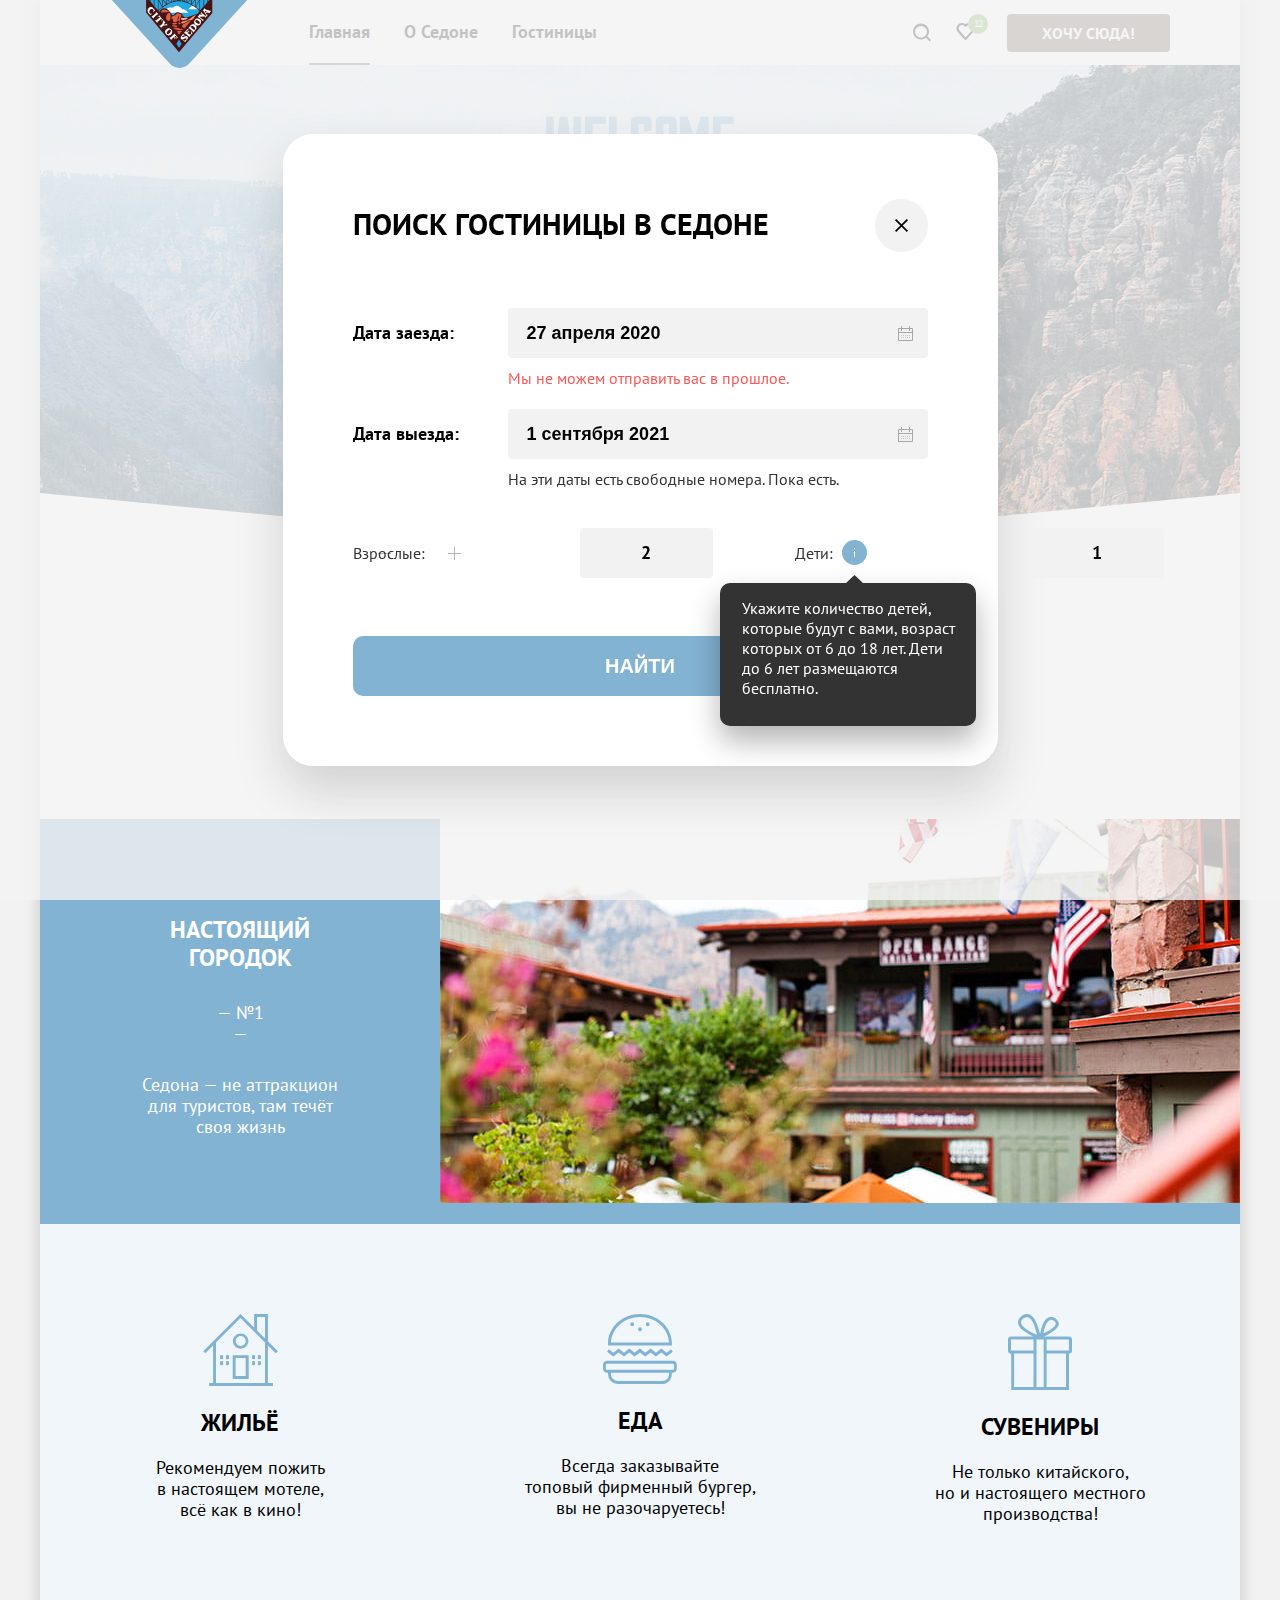
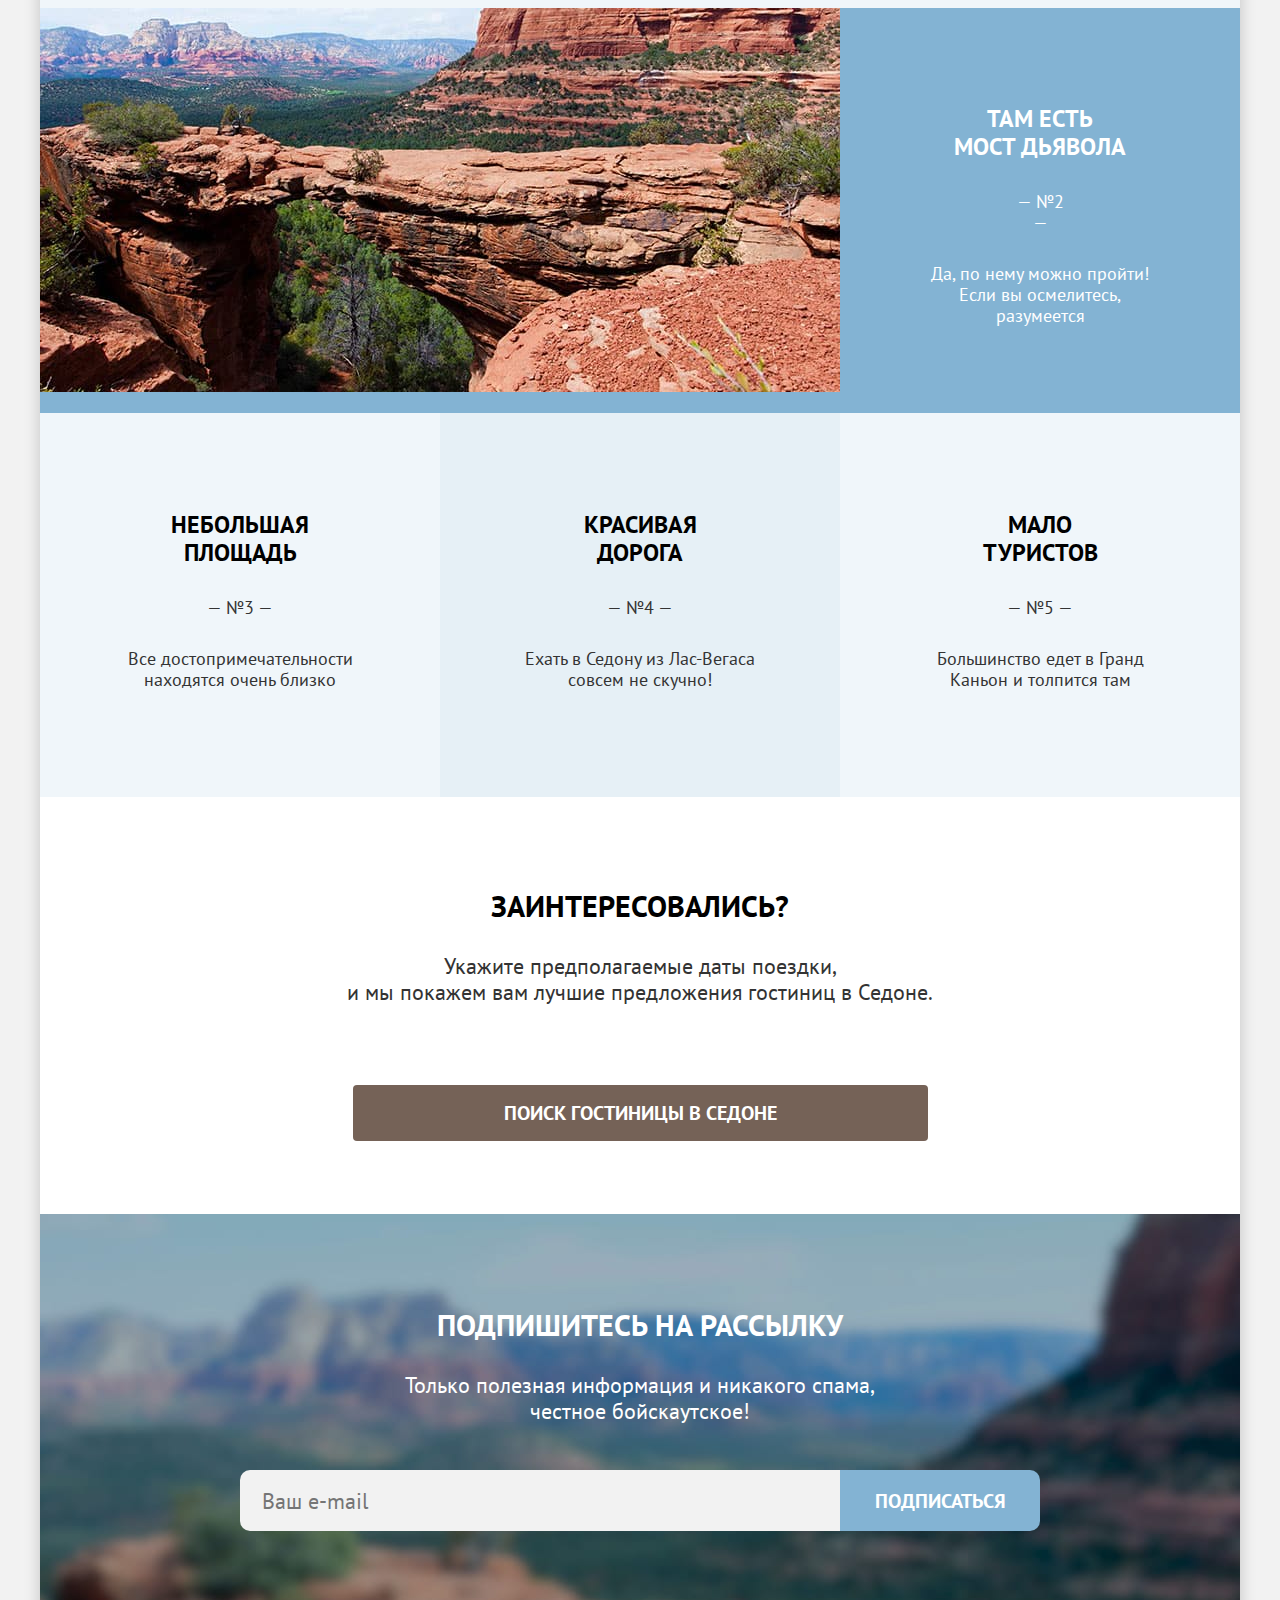
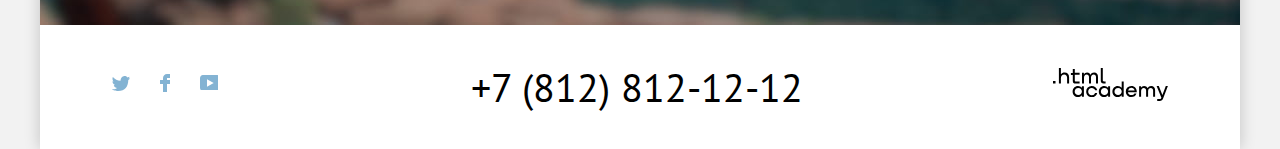
==== commit 5ec33b34: "шлифовка 5" ====
--- a/index.html
+++ b/index.html
@@ -144,15 +144,21 @@
                 <li class="social-item">
                   <a href="https://twitter.com/htmlacademy_ru" target="_blank" class="social-link">
                     <span class="visually-hidden">Twitter </span>
-                    <svg width="18" height="15" fill="none" xmlns="http://www.w3.org/2000/svg"><g clip-path="url(#a)"><path d="M11.6.2c1.8-.5 3.2.3 3.8 1.2l2.1-.7c0 .9-.6 1.5-.9 1.8.7.1 1.4-.6 1.4-.6a3 3 0 0 1-1.7 2C16.1 10.7 13 15.1 5.7 15h-.5c-.4 0-4.4-.5-5.2-1.9 2.4.2 4.1-.4 5-1.2-1-.3-2.9-.4-3.2-2.9.4.1.6.2 1.3.1C1.8 8.3.4 7.5.5 5.3c.3.3 1.1.5 1.4.5C1.1 5.6-.2 2.5.9.9a11 11 0 0 0 7.6 3.8C8.7 2.3 9.7.8 11.6.2Z"/></g><defs><clipPath id="a"><path fill="#fff" d="M0 0h18v15H0z"/></clipPath></defs></svg>                </li>
+                    <svg width="18" height="15" fill="none" xmlns="http://www.w3.org/2000/svg"><g clip-path="url(#a)"><path d="M11.6.2c1.8-.5 3.2.3 3.8 1.2l2.1-.7c0 .9-.6 1.5-.9 1.8.7.1 1.4-.6 1.4-.6a3 3 0 0 1-1.7 2C16.1 10.7 13 15.1 5.7 15h-.5c-.4 0-4.4-.5-5.2-1.9 2.4.2 4.1-.4 5-1.2-1-.3-2.9-.4-3.2-2.9.4.1.6.2 1.3.1C1.8 8.3.4 7.5.5 5.3c.3.3 1.1.5 1.4.5C1.1 5.6-.2 2.5.9.9a11 11 0 0 0 7.6 3.8C8.7 2.3 9.7.8 11.6.2Z"/></g><defs><clipPath id="a"><path fill="#fff" d="M0 0h18v15H0z"/></clipPath></defs></svg> 
+                  </a>
+                </li>
                 <li class="social-item">
                   <a href="https://www.facebook.com/htmlacademy" target="_blank" class="social-link">
                     <span class="visually-hidden">Facebook </span>
-                    <svg width="10" height="18" fill="none" xmlns="http://www.w3.org/2000/svg"><path d="M7 0C4.8 0 3 1.8 3 4v2H0v4h3v8h4v-8h3V6H7V4h3V0H7Z"/></svg>                </li>
+                    <svg width="10" height="18" fill="none" xmlns="http://www.w3.org/2000/svg"><path d="M7 0C4.8 0 3 1.8 3 4v2H0v4h3v8h4v-8h3V6H7V4h3V0H7Z"/></svg>               
+                  </a>
+                </li>
                 <li class="social-item">
                   <a href="https://www.youtube.com/c/HTMLAcademyRUS" target="_blank" class="social-link">
                     <span class="visually-hidden">Youtube</span>
-                    <svg width="20" height="16" fill="none" xmlns="http://www.w3.org/2000/svg"><g clip-path="url(#a)"><path d="M17 0H2.9C1.2 0 0 1.5 0 3.2v9.5C0 14.5 1.2 16 2.9 16h14.3c1.5 0 2.9-1.5 2.9-3.2V3.2C19.9 1.5 18.7 0 17 0ZM7 11.8V4.2L13.7 8 7 11.8Z"/></g><defs><clipPath id="a"><path fill="#fff" d="M0 0h20v16H0z"/></clipPath></defs></svg>                </li>
+                    <svg width="20" height="16" fill="none" xmlns="http://www.w3.org/2000/svg"><g clip-path="url(#a)"><path d="M17 0H2.9C1.2 0 0 1.5 0 3.2v9.5C0 14.5 1.2 16 2.9 16h14.3c1.5 0 2.9-1.5 2.9-3.2V3.2C19.9 1.5 18.7 0 17 0ZM7 11.8V4.2L13.7 8 7 11.8Z"/></g><defs><clipPath id="a"><path fill="#fff" d="M0 0h20v16H0z"/></clipPath></defs></svg>    
+                  </a>           
+                </li>
               </ul>
           </section>
 
@@ -163,6 +169,7 @@
           <section class="logo-academy">
             <a class="footer-logo" target="_blank" href="https://htmlacademy.ru">
               <svg width="115" height="34" fill="none" xmlns="http://www.w3.org/2000/svg"><path d="M0 12.9v2.6h2.5v-2.6H0ZM11.6 4.5c-1.6 0-2.8.7-3.6 1.7h-.1V0h-2v15.5h2v-5.3c0-2.1 1.3-3.6 3.3-3.6 1.8 0 2.9 1.4 2.9 3.2v5.7h2V9.4c.1-3-1.8-4.9-4.5-4.9ZM26.6 4.8h-4.8V1.1h-2v3.8h-1.9v2h1.9v6c0 1.7 1 2.7 2.7 2.7h4.1v-2h-3.7c-.7 0-1.1-.4-1.1-1.1V6.8h4.8v-2ZM41.1 4.6c-1.6 0-2.9.8-3.5 2.1h-.1a3.7 3.7 0 0 0-3.4-2.1c-1.4 0-2.5.8-3.1 1.8h-.1V4.8H29v10.6h2V10c0-2 1-3.5 2.6-3.5 1.5 0 2.4 1 2.4 2.6v6.3h2V9.8c0-2.4 1.4-3.3 2.6-3.3 1.5 0 2.4 1 2.4 2.6v6.3h2V8.9c.1-2.5-1.4-4.3-3.9-4.3ZM47.8 12.7c0 1.7 1 2.7 2.8 2.7h2v-2h-1.7c-.7 0-1.1-.4-1.1-1.1V0h-2v12.7ZM28.9 19.7a4.9 4.9 0 0 0-3.9-1.8c-3.1 0-5.4 2.3-5.4 5.6s2.3 5.6 5.4 5.6c1.8 0 3-.8 3.8-1.9h.1v1.6h2V18.2h-2v1.5Zm-3.6 7.4a3.5 3.5 0 0 1-3.6-3.6c0-2 1.4-3.6 3.6-3.6s3.6 1.6 3.6 3.6c0 1.9-1.4 3.6-3.6 3.6ZM44.2 22c-.5-2.4-2.6-4.1-5.4-4.1a5.4 5.4 0 0 0-5.6 5.6c0 3.1 2.2 5.6 5.6 5.6 2.8 0 4.9-1.8 5.4-4.2h-2.1a3.4 3.4 0 0 1-3.3 2.3 3.5 3.5 0 0 1-3.6-3.6c0-2 1.4-3.6 3.6-3.6 1.6 0 2.8 1 3.3 2.2h2.1V22ZM55.1 19.7a4.9 4.9 0 0 0-3.9-1.8c-3.1 0-5.4 2.3-5.4 5.6s2.3 5.6 5.4 5.6c1.8 0 3-.8 3.8-1.9h.1v1.6h2V18.2h-2v1.5Zm-3.6 7.4a3.5 3.5 0 0 1-3.6-3.6c0-2 1.4-3.6 3.6-3.6s3.6 1.6 3.6 3.6c0 1.9-1.5 3.6-3.6 3.6ZM68.7 19.8a5 5 0 0 0-3.9-1.9c-3.1 0-5.4 2.3-5.4 5.6s2.2 5.6 5.4 5.6c1.7 0 3-.8 3.8-1.8h.1v1.5h2V13.4h-2v6.4Zm-3.6 7.3a3.5 3.5 0 0 1-3.6-3.6c0-2 1.4-3.6 3.6-3.6s3.6 1.6 3.6 3.6c-.1 2-1.5 3.6-3.6 3.6ZM78.3 17.9a5.4 5.4 0 0 0-5.5 5.6c0 3 2.1 5.6 5.5 5.6 2.5 0 4.5-1.3 5.2-3.6h-2.1c-.5 1-1.6 1.6-3 1.6-1.9 0-3.3-1.3-3.4-2.9h8.8c.2-3.6-2-6.3-5.5-6.3Zm0 1.9c1.7 0 3 1 3.3 2.6h-6.5a3.2 3.2 0 0 1 3.2-2.6ZM98.2 17.9a4 4 0 0 0-3.6 2h-.1c-.6-1.2-1.8-2-3.4-2-1.4 0-2.5.7-3.1 1.8v-1.5h-1.9v10.6h2v-5.4c0-2 1-3.4 2.6-3.5 1.5 0 2.4 1 2.4 2.6v6.3h2v-5.6c0-2.4 1.4-3.3 2.6-3.3 1.5 0 2.4 1 2.4 2.6v6.3h2v-6.5c.1-2.6-1.4-4.4-3.9-4.4ZM109.4 27l-3.6-8.9h-2.2l4.8 11.6c-.3.9-.7 1.2-1.7 1.2h-2.5v2h2.5c1.8 0 2.8-.8 3.5-2.6l4.7-12.2h-2.1l-3.4 8.9Z"/></svg>
+            </a>
            </section>
         </div>
       </footer> 
@@ -175,62 +182,40 @@
           <h2 class="modal-title">Поиск гостиницы в Седоне</h2>
         
 
-          <button class="modal-close-button">
+          <button class="modal-close-button" type="button">
             <span class="visually-hidden">Закрыть</span>
           </button>
 
           <form class="auth-form" action="https://echo.htmlacademy.ru/" method="post">
-            <p class="field-group" 27 апреля 2020>
-              <b class="date">Дата заезда:</b>
-              <label class="visually-hidden" for="auth-login">27 апреля 2020</label>
-              <input class="auth-form-field field" type="post" id="auth-login" name="arrival-date" value="27 апреля 2020">
-            </p>
-            <b class="red">Мы не можем отправить вас в прошлое.</b>
-            <p class="field-group" 1 сентября 2021>
-              <b class="date">Дата выезда:</b>
-              <label class="visually-hidden" for="date-departure">1 сентября 2021</label>
-              <input class="auth-form-field field" type="post" id="date-departure" name="date-departure" value="1 сентября 2021">
-            </p>
-            <b class="gray">На эти даты есть свободные номера. Пока есть.</b>
+              <p class="field-group" 27 апреля 2020>
+                <b class="date">Дата заезда:</b>
+                <label class="visually-hidden" for="auth-login">27 апреля 2020</label>
+                <input class="auth-form-field field" type="post" id="auth-login" name="arrival-date" value="27 апреля 2020">
+              </p>
+              <b class="red">Мы не можем отправить вас в прошлое.</b>
+              <p class="field-group" 1 сентября 2021>
+                <b class="date">Дата выезда:</b>
+                <label class="visually-hidden" for="date-departure">1 сентября 2021</label>
+                <input class="auth-form-field field" type="post" id="date-departure" name="date-departure" value="1 сентября 2021">
+              </p>
+              <b class="gray">На эти даты есть свободные номера. Пока есть.</b>
+            
+
+            <div class="peaple">
+                <p class="field-group-peaple" 2>
+                  <b class="date">Взрослые:</b>
+                  <label class="visually-hidden" for="peaple-number"></label>
+                  <input class="peaple-form-field" type="post" id="peaple-number" name="peaple-number" value="2">
+                </p>
+                <p class="field-group-peaple child terms">
+                  <b class="date-child">Дети:</b>        
+                  <label class="visually-hidden" for="child-number"></label>
+                  <input class="peaple-form-field child-input" type="post" id="child-number" name="child-number" value="1">
+                </p>
+            </div>
+
+            <button class="button auth-form-button" type="submit">Найти</button>
           </form>
-
-          <div class="peaple">
-            <form class="peaple-form" action="https://echo.htmlacademy.ru/" method="post">
-              <p class="field-group-peaple" 2>
-                <b class="date">Взрослые:</b>
-                <label class="visually-hidden" for="peaple-number"></label>
-                <input class="peaple-form-field" type="post" id="peaple-number" name="peaple-number" value="2">
-              </p>
-              <p class="field-group-peaple child terms">
-                <b class="date-child" aria-labelledby="tooltip-label">Дети:</b>
-                <span class="tooltip" role="tooltip" id="tooltip-label">
-                    <svg width="316" height="203" viewBox="0 0 316 203" fill="none" xmlns="http://www.w3.org/2000/svg">
-                      <g filter="url(#filter0_d_18711_282)">
-                      <rect x="30" y="15" width="256" height="143" rx="10" fill="#333333"/>
-                      </g>
-                      <path d="M56.512 45.704L56.928 47.128H57.008L57.328 45.656L59.472 39.8H60.832L58 47.08C57.712 47.8373 57.456 48.472 57.232 48.984C57.0187 49.4853 56.8 49.896 56.576 50.216C56.352 50.5253 56.112 50.7493 55.856 50.888C55.6 51.016 55.2853 51.08 54.912 51.08C54.56 51.08 54.2773 51.0533 54.064 51C53.8613 50.936 53.6693 50.8453 53.488 50.728L53.888 49.624C54.1013 49.7413 54.2987 49.816 54.48 49.848C54.6613 49.88 54.8267 49.896 54.976 49.896C55.2747 49.896 55.5253 49.7467 55.728 49.448C55.9307 49.1387 56.1067 48.6853 56.256 48.088L52.112 39.8H53.648L56.512 45.704ZM63.2636 47.4H62.5276V51H61.2476V43H62.5276V46.616L63.2156 46.392L65.7756 43H67.1676L64.6876 46.216L64.0156 46.744L64.8476 47.384L67.5196 51H65.9356L63.2636 47.4ZM68.7603 43.592C69.1656 43.3467 69.6349 43.1653 70.1683 43.048C70.7123 42.9307 71.2776 42.872 71.8643 42.872C72.4189 42.872 72.8616 42.9467 73.1923 43.096C73.5336 43.2453 73.7896 43.4427 73.9603 43.688C74.1416 43.9227 74.2589 44.184 74.3123 44.472C74.3763 44.76 74.4083 45.048 74.4083 45.336C74.4083 45.976 74.3923 46.6 74.3603 47.208C74.3283 47.816 74.3123 48.392 74.3123 48.936C74.3123 49.3307 74.3283 49.704 74.3603 50.056C74.3923 50.408 74.4509 50.7333 74.5363 51.032H73.5923L73.2563 49.912H73.1763C73.0803 50.0613 72.9576 50.2107 72.8083 50.36C72.6696 50.4987 72.4989 50.6267 72.2963 50.744C72.0936 50.8507 71.8589 50.9413 71.5923 51.016C71.3256 51.0907 71.0216 51.128 70.6803 51.128C70.3389 51.128 70.0189 51.0747 69.7203 50.968C69.4323 50.8613 69.1816 50.712 68.9683 50.52C68.7549 50.3173 68.5843 50.0773 68.4563 49.8C68.3389 49.5227 68.2803 49.208 68.2803 48.856C68.2803 48.3867 68.3763 47.9973 68.5683 47.688C68.7603 47.368 69.0269 47.1173 69.3683 46.936C69.7203 46.744 70.1363 46.6107 70.6163 46.536C71.1069 46.4507 71.6456 46.408 72.2323 46.408C72.3816 46.408 72.5256 46.408 72.6643 46.408C72.8136 46.408 72.9629 46.4187 73.1123 46.44C73.1443 46.12 73.1603 45.832 73.1603 45.576C73.1603 44.9893 73.0429 44.5787 72.8083 44.344C72.5736 44.1093 72.1469 43.992 71.5283 43.992C71.3469 43.992 71.1496 44.008 70.9363 44.04C70.7336 44.0613 70.5203 44.0987 70.2963 44.152C70.0829 44.1947 69.8749 44.2533 69.6723 44.328C69.4803 44.392 69.3096 44.4667 69.1603 44.552L68.7603 43.592ZM71.0323 50.008C71.3309 50.008 71.5976 49.9707 71.8323 49.896C72.0669 49.8107 72.2696 49.7093 72.4403 49.592C72.6109 49.464 72.7496 49.3253 72.8563 49.176C72.9736 49.0267 73.0589 48.8827 73.1123 48.744V47.416C72.9629 47.4053 72.8083 47.4 72.6483 47.4C72.4989 47.3893 72.3496 47.384 72.2003 47.384C71.8696 47.384 71.5443 47.4053 71.2243 47.448C70.9149 47.48 70.6376 47.5493 70.3923 47.656C70.1576 47.752 69.9656 47.8907 69.8163 48.072C69.6776 48.2427 69.6083 48.4613 69.6083 48.728C69.6083 49.1013 69.7416 49.4107 70.0082 49.656C70.2749 49.8907 70.6163 50.008 71.0323 50.008ZM79.4338 47.464L77.0818 51H75.6098L78.1378 47.336L78.6818 46.856L77.8658 46.248L75.7858 43H77.1458L79.3538 46.456H80.1858V43H81.4338V46.616L82.1858 46.392L84.4097 43H85.7538L83.5778 46.248L82.9538 46.76L83.7698 47.4L86.1378 51H84.6178L82.2658 47.4H81.4338V51H80.1858V47.24L79.4338 47.464ZM92.3646 46.264L92.4126 45.272H92.3646L91.7086 46.296L88.1086 51H87.3726V43H88.6526V47.88L88.6046 48.824H88.6686L89.2926 47.832L92.8926 43H93.6446V51H92.3646V46.264ZM101.211 44.12H98.699V51H97.419V44.12H94.907V43H101.211V44.12ZM108.072 50.36C107.752 50.616 107.347 50.8187 106.856 50.968C106.376 51.1173 105.864 51.192 105.32 51.192C104.712 51.192 104.184 51.096 103.736 50.904C103.288 50.7013 102.92 50.4187 102.632 50.056C102.344 49.6827 102.131 49.24 101.992 48.728C101.853 48.216 101.784 47.64 101.784 47C101.784 45.6347 102.088 44.5947 102.696 43.88C103.304 43.1653 104.173 42.808 105.304 42.808C105.667 42.808 106.029 42.8507 106.392 42.936C106.755 43.0107 107.08 43.16 107.368 43.384C107.656 43.608 107.891 43.928 108.072 44.344C108.253 44.7493 108.344 45.288 108.344 45.96C108.344 46.312 108.312 46.7013 108.248 47.128H103.112C103.112 47.5973 103.16 48.0133 103.256 48.376C103.352 48.7387 103.501 49.048 103.704 49.304C103.907 49.5493 104.168 49.7413 104.488 49.88C104.819 50.008 105.219 50.072 105.688 50.072C106.051 50.072 106.413 50.008 106.776 49.88C107.139 49.752 107.411 49.6027 107.592 49.432L108.072 50.36ZM105.32 43.928C104.691 43.928 104.184 44.0933 103.8 44.424C103.427 44.7547 103.203 45.32 103.128 46.12H107.096C107.096 45.3093 106.941 44.744 106.632 44.424C106.323 44.0933 105.885 43.928 105.32 43.928ZM116.639 47.4H115.903V51H114.623V43H115.903V46.616L116.591 46.392L119.151 43H120.543L118.063 46.216L117.391 46.744L118.223 47.384L120.895 51H119.311L116.639 47.4ZM121.643 47C121.643 45.6453 121.942 44.6107 122.539 43.896C123.147 43.1707 124.017 42.808 125.147 42.808C125.745 42.808 126.262 42.9093 126.699 43.112C127.147 43.304 127.515 43.5867 127.803 43.96C128.091 44.3227 128.305 44.7653 128.443 45.288C128.582 45.8 128.651 46.3707 128.651 47C128.651 48.3547 128.347 49.3947 127.739 50.12C127.142 50.8347 126.278 51.192 125.147 51.192C124.55 51.192 124.027 51.096 123.579 50.904C123.142 50.7013 122.779 50.4187 122.491 50.056C122.203 49.6827 121.99 49.24 121.851 48.728C121.713 48.2053 121.643 47.6293 121.643 47ZM122.971 47C122.971 47.4053 123.009 47.7947 123.083 48.168C123.169 48.5413 123.297 48.8667 123.467 49.144C123.638 49.4213 123.862 49.6453 124.139 49.816C124.417 49.9867 124.753 50.072 125.147 50.072C126.598 50.0827 127.323 49.0587 127.323 47C127.323 46.584 127.281 46.1893 127.195 45.816C127.121 45.4427 126.998 45.1173 126.827 44.84C126.657 44.5627 126.433 44.344 126.155 44.184C125.878 44.0133 125.542 43.928 125.147 43.928C123.697 43.9173 122.971 44.9413 122.971 47ZM134.88 44.12H132.56C132.528 44.568 132.496 45.0533 132.464 45.576C132.432 46.088 132.384 46.6053 132.32 47.128C132.256 47.64 132.17 48.136 132.064 48.616C131.957 49.0853 131.818 49.5013 131.648 49.864C131.488 50.2267 131.285 50.52 131.04 50.744C130.805 50.9573 130.522 51.064 130.192 51.064C129.989 51.064 129.813 51.0533 129.664 51.032C129.514 51.0107 129.381 50.9733 129.264 50.92L129.456 49.848C129.584 49.8907 129.722 49.912 129.872 49.912C130.085 49.912 130.277 49.8213 130.448 49.64C130.618 49.4587 130.768 49.1173 130.896 48.616C131.024 48.104 131.13 47.4 131.216 46.504C131.301 45.608 131.36 44.44 131.392 43H136.16V51H134.88V44.12ZM143.615 46.264L143.663 45.272H143.615L142.959 46.296L139.359 51H138.623V43H139.903V47.88L139.855 48.824H139.919L140.543 47.832L144.143 43H144.895V51H143.615V46.264ZM148.189 43V45.176C148.189 45.464 148.205 45.7253 148.237 45.96C148.269 46.184 148.333 46.3813 148.429 46.552C148.525 46.712 148.664 46.84 148.845 46.936C149.026 47.0213 149.266 47.064 149.565 47.064C150.045 47.064 150.44 47.0107 150.749 46.904C151.058 46.7973 151.293 46.68 151.453 46.552V43H152.733V51H151.453V47.64C151.282 47.7467 151.026 47.864 150.685 47.992C150.354 48.12 149.896 48.184 149.309 48.184C148.914 48.184 148.568 48.1413 148.269 48.056C147.97 47.9707 147.72 47.8213 147.517 47.608C147.314 47.3947 147.16 47.112 147.053 46.76C146.957 46.408 146.909 45.9653 146.909 45.432V43H148.189ZM161.041 50.36C160.721 50.616 160.315 50.8187 159.825 50.968C159.345 51.1173 158.833 51.192 158.289 51.192C157.681 51.192 157.153 51.096 156.705 50.904C156.257 50.7013 155.889 50.4187 155.601 50.056C155.313 49.6827 155.099 49.24 154.961 48.728C154.822 48.216 154.753 47.64 154.753 47C154.753 45.6347 155.057 44.5947 155.665 43.88C156.273 43.1653 157.142 42.808 158.273 42.808C158.635 42.808 158.998 42.8507 159.361 42.936C159.723 43.0107 160.049 43.16 160.337 43.384C160.625 43.608 160.859 43.928 161.041 44.344C161.222 44.7493 161.313 45.288 161.313 45.96C161.313 46.312 161.281 46.7013 161.217 47.128H156.081C156.081 47.5973 156.129 48.0133 156.225 48.376C156.321 48.7387 156.47 49.048 156.673 49.304C156.875 49.5493 157.137 49.7413 157.457 49.88C157.787 50.008 158.187 50.072 158.657 50.072C159.019 50.072 159.382 50.008 159.745 49.88C160.107 49.752 160.379 49.6027 160.561 49.432L161.041 50.36ZM158.289 43.928C157.659 43.928 157.153 44.0933 156.769 44.424C156.395 44.7547 156.171 45.32 156.097 46.12H160.065C160.065 45.3093 159.91 44.744 159.601 44.424C159.291 44.0933 158.854 43.928 158.289 43.928ZM168.61 50.472C168.29 50.7067 167.911 50.8827 167.474 51C167.037 51.128 166.578 51.192 166.098 51.192C165.479 51.192 164.957 51.096 164.53 50.904C164.103 50.7013 163.751 50.4187 163.474 50.056C163.207 49.6827 163.01 49.24 162.882 48.728C162.765 48.2053 162.706 47.6293 162.706 47C162.706 45.6453 163.005 44.6107 163.602 43.896C164.199 43.1707 165.058 42.808 166.178 42.808C166.69 42.808 167.122 42.8507 167.474 42.936C167.837 43.0107 168.162 43.1227 168.45 43.272L168.082 44.376C167.837 44.2373 167.565 44.1307 167.266 44.056C166.967 43.9707 166.647 43.928 166.306 43.928C164.791 43.928 164.034 44.952 164.034 47C164.034 47.4053 164.071 47.7947 164.146 48.168C164.231 48.5307 164.365 48.856 164.546 49.144C164.738 49.4213 164.983 49.6453 165.282 49.816C165.591 49.9867 165.97 50.072 166.418 50.072C166.802 50.072 167.143 50.0133 167.442 49.896C167.751 49.7787 168.002 49.6453 168.194 49.496L168.61 50.472ZM175.227 44.12H172.715V51H171.435V44.12H168.923V43H175.227V44.12ZM176.498 43.016C176.871 42.9947 177.26 42.968 177.666 42.936C178.082 42.904 178.594 42.888 179.202 42.888C180.258 42.888 181.015 43.0533 181.474 43.384C181.932 43.704 182.162 44.1947 182.162 44.856C182.162 45.2293 182.05 45.5973 181.826 45.96C181.612 46.312 181.255 46.5733 180.754 46.744V46.808C181.383 46.9253 181.826 47.144 182.082 47.464C182.338 47.784 182.466 48.2107 182.466 48.744C182.466 49.576 182.167 50.1787 181.57 50.552C180.972 50.9253 180.076 51.112 178.882 51.112C178.434 51.112 178.018 51.096 177.634 51.064C177.25 51.0427 176.871 51.016 176.498 50.984V43.016ZM177.778 49.928C177.98 49.9493 178.178 49.9653 178.37 49.976C178.572 49.9867 178.807 49.992 179.074 49.992C179.788 49.992 180.316 49.8907 180.658 49.688C181.01 49.4853 181.186 49.1387 181.186 48.648C181.186 48.264 181.036 47.9547 180.738 47.72C180.45 47.4747 179.932 47.352 179.186 47.352H177.778V49.928ZM179.346 46.376C179.538 46.376 179.724 46.344 179.906 46.28C180.087 46.216 180.247 46.1307 180.386 46.024C180.535 45.9067 180.652 45.7733 180.738 45.624C180.834 45.4747 180.882 45.3147 180.882 45.144C180.882 44.7173 180.754 44.424 180.498 44.264C180.242 44.0933 179.794 44.008 179.154 44.008C178.812 44.008 178.54 44.0133 178.338 44.024C178.146 44.0347 177.959 44.0453 177.778 44.056V46.376H179.346ZM184.034 47C184.034 45.6453 184.333 44.6107 184.93 43.896C185.538 43.1707 186.407 42.808 187.538 42.808C188.135 42.808 188.653 42.9093 189.09 43.112C189.538 43.304 189.906 43.5867 190.194 43.96C190.482 44.3227 190.695 44.7653 190.834 45.288C190.973 45.8 191.042 46.3707 191.042 47C191.042 48.3547 190.738 49.3947 190.13 50.12C189.533 50.8347 188.669 51.192 187.538 51.192C186.941 51.192 186.418 51.096 185.97 50.904C185.533 50.7013 185.17 50.4187 184.882 50.056C184.594 49.6827 184.381 49.24 184.242 48.728C184.103 48.2053 184.034 47.6293 184.034 47ZM185.362 47C185.362 47.4053 185.399 47.7947 185.474 48.168C185.559 48.5413 185.687 48.8667 185.858 49.144C186.029 49.4213 186.253 49.6453 186.53 49.816C186.807 49.9867 187.143 50.072 187.538 50.072C188.989 50.0827 189.714 49.0587 189.714 47C189.714 46.584 189.671 46.1893 189.586 45.816C189.511 45.4427 189.389 45.1173 189.218 44.84C189.047 44.5627 188.823 44.344 188.546 44.184C188.269 44.0133 187.933 43.928 187.538 43.928C186.087 43.9173 185.362 44.9413 185.362 47ZM204.398 53.032H203.534L203.294 51H197.278L197.038 53.032H196.174V49.88H197.118C197.203 49.7627 197.315 49.5547 197.454 49.256C197.592 48.9467 197.726 48.52 197.854 47.976C197.992 47.4213 198.11 46.7387 198.206 45.928C198.312 45.1067 198.376 44.1307 198.398 43H203.23V49.88H204.398V53.032ZM201.95 49.88V44.12H199.55C199.528 44.568 199.491 45.0587 199.438 45.592C199.384 46.1147 199.31 46.6427 199.214 47.176C199.128 47.6987 199.016 48.1947 198.878 48.664C198.739 49.1333 198.579 49.5387 198.398 49.88H201.95ZM211.822 50.36C211.502 50.616 211.097 50.8187 210.606 50.968C210.126 51.1173 209.614 51.192 209.07 51.192C208.462 51.192 207.934 51.096 207.486 50.904C207.038 50.7013 206.67 50.4187 206.382 50.056C206.094 49.6827 205.881 49.24 205.742 48.728C205.603 48.216 205.534 47.64 205.534 47C205.534 45.6347 205.838 44.5947 206.446 43.88C207.054 43.1653 207.923 42.808 209.054 42.808C209.417 42.808 209.779 42.8507 210.142 42.936C210.505 43.0107 210.83 43.16 211.118 43.384C211.406 43.608 211.641 43.928 211.822 44.344C212.003 44.7493 212.094 45.288 212.094 45.96C212.094 46.312 212.062 46.7013 211.998 47.128H206.862C206.862 47.5973 206.91 48.0133 207.006 48.376C207.102 48.7387 207.251 49.048 207.454 49.304C207.657 49.5493 207.918 49.7413 208.238 49.88C208.569 50.008 208.969 50.072 209.438 50.072C209.801 50.072 210.163 50.008 210.526 49.88C210.889 49.752 211.161 49.6027 211.342 49.432L211.822 50.36ZM209.07 43.928C208.441 43.928 207.934 44.0933 207.55 44.424C207.177 44.7547 206.953 45.32 206.878 46.12H210.846C210.846 45.3093 210.691 44.744 210.382 44.424C210.073 44.0933 209.635 43.928 209.07 43.928ZM219.211 44.12H216.699V51H215.419V44.12H212.907V43H219.211V44.12ZM226.072 50.36C225.752 50.616 225.347 50.8187 224.856 50.968C224.376 51.1173 223.864 51.192 223.32 51.192C222.712 51.192 222.184 51.096 221.736 50.904C221.288 50.7013 220.92 50.4187 220.632 50.056C220.344 49.6827 220.131 49.24 219.992 48.728C219.853 48.216 219.784 47.64 219.784 47C219.784 45.6347 220.088 44.5947 220.696 43.88C221.304 43.1653 222.173 42.808 223.304 42.808C223.667 42.808 224.029 42.8507 224.392 42.936C224.755 43.0107 225.08 43.16 225.368 43.384C225.656 43.608 225.891 43.928 226.072 44.344C226.253 44.7493 226.344 45.288 226.344 45.96C226.344 46.312 226.312 46.7013 226.248 47.128H221.112C221.112 47.5973 221.16 48.0133 221.256 48.376C221.352 48.7387 221.501 49.048 221.704 49.304C221.907 49.5493 222.168 49.7413 222.488 49.88C222.819 50.008 223.219 50.072 223.688 50.072C224.051 50.072 224.413 50.008 224.776 49.88C225.139 49.752 225.411 49.6027 225.592 49.432L226.072 50.36ZM223.32 43.928C222.691 43.928 222.184 44.0933 221.8 44.424C221.427 44.7547 221.203 45.32 221.128 46.12H225.096C225.096 45.3093 224.941 44.744 224.632 44.424C224.323 44.0933 223.885 43.928 223.32 43.928ZM233.349 46.264L233.397 45.272H233.349L232.693 46.296L229.093 51H228.357V43H229.637V47.88L229.589 48.824H229.653L230.277 47.832L233.877 43H234.629V51H233.349V46.264ZM230.197 39.768C230.304 40.2587 230.485 40.6 230.741 40.792C231.008 40.984 231.312 41.08 231.653 41.08C231.994 41.08 232.298 40.9787 232.565 40.776C232.832 40.5733 233.013 40.2427 233.109 39.784L234.069 40.088C233.973 40.7067 233.696 41.1813 233.237 41.512C232.789 41.8427 232.25 42.008 231.621 42.008C231.333 42.008 231.045 41.9707 230.757 41.896C230.48 41.8213 230.229 41.7093 230.005 41.56C229.781 41.4107 229.589 41.2187 229.429 40.984C229.269 40.7493 229.162 40.472 229.109 40.152L230.197 39.768ZM236.643 50.312C236.643 50.056 236.729 49.848 236.899 49.688C237.07 49.528 237.289 49.448 237.555 49.448C237.886 49.448 238.153 49.5653 238.355 49.8C238.569 50.0347 238.675 50.376 238.675 50.824C238.675 51.208 238.622 51.544 238.515 51.832C238.409 52.12 238.27 52.3653 238.099 52.568C237.929 52.7813 237.742 52.952 237.539 53.08C237.337 53.2187 237.134 53.32 236.931 53.384L236.531 52.76C236.915 52.6107 237.198 52.376 237.379 52.056C237.571 51.7467 237.667 51.432 237.667 51.112C237.571 51.144 237.481 51.16 237.395 51.16C237.182 51.16 237.001 51.0907 236.851 50.952C236.713 50.8027 236.643 50.5893 236.643 50.312ZM55.248 67.4H54.512V71H53.232V63H54.512V66.616L55.2 66.392L57.76 63H59.152L56.672 66.216L56 66.744L56.832 67.384L59.504 71H57.92L55.248 67.4ZM60.2528 67C60.2528 65.6453 60.5514 64.6107 61.1488 63.896C61.7568 63.1707 62.6261 62.808 63.7568 62.808C64.3541 62.808 64.8714 62.9093 65.3088 63.112C65.7568 63.304 66.1248 63.5867 66.4128 63.96C66.7008 64.3227 66.9141 64.7653 67.0528 65.288C67.1914 65.8 67.2608 66.3707 67.2608 67C67.2608 68.3547 66.9568 69.3947 66.3488 70.12C65.7514 70.8347 64.8874 71.192 63.7568 71.192C63.1594 71.192 62.6368 71.096 62.1888 70.904C61.7514 70.7013 61.3888 70.4187 61.1008 70.056C60.8128 69.6827 60.5994 69.24 60.4608 68.728C60.3221 68.2053 60.2528 67.6293 60.2528 67ZM61.5807 67C61.5807 67.4053 61.6181 67.7947 61.6928 68.168C61.7781 68.5413 61.9061 68.8667 62.0768 69.144C62.2474 69.4213 62.4714 69.6453 62.7488 69.816C63.0261 69.9867 63.3621 70.072 63.7568 70.072C65.2074 70.0827 65.9328 69.0587 65.9328 67C65.9328 66.584 65.8901 66.1893 65.8048 65.816C65.7301 65.4427 65.6074 65.1173 65.4368 64.84C65.2661 64.5627 65.0421 64.344 64.7648 64.184C64.4874 64.0133 64.1514 63.928 63.7568 63.928C62.3061 63.9173 61.5807 64.9413 61.5807 67ZM74.1329 64.12H71.6209V71H70.3409V64.12H67.8289V63H74.1329V64.12ZM74.7059 67C74.7059 65.6453 75.0045 64.6107 75.6019 63.896C76.2099 63.1707 77.0792 62.808 78.2099 62.808C78.8072 62.808 79.3245 62.9093 79.7619 63.112C80.2099 63.304 80.5779 63.5867 80.8659 63.96C81.1539 64.3227 81.3672 64.7653 81.5059 65.288C81.6445 65.8 81.7139 66.3707 81.7139 67C81.7139 68.3547 81.4099 69.3947 80.8019 70.12C80.2045 70.8347 79.3405 71.192 78.2099 71.192C77.6125 71.192 77.0899 71.096 76.6419 70.904C76.2045 70.7013 75.8419 70.4187 75.5539 70.056C75.2659 69.6827 75.0525 69.24 74.9139 68.728C74.7752 68.2053 74.7059 67.6293 74.7059 67ZM76.0339 67C76.0339 67.4053 76.0712 67.7947 76.1459 68.168C76.2312 68.5413 76.3592 68.8667 76.5299 69.144C76.7005 69.4213 76.9245 69.6453 77.2019 69.816C77.4792 69.9867 77.8152 70.072 78.2099 70.072C79.6605 70.0827 80.3859 69.0587 80.3859 67C80.3859 66.584 80.3432 66.1893 80.2579 65.816C80.1832 65.4427 80.0605 65.1173 79.8899 64.84C79.7192 64.5627 79.4952 64.344 79.2179 64.184C78.9405 64.0133 78.6045 63.928 78.2099 63.928C76.7592 63.9173 76.0339 64.9413 76.0339 67ZM83.732 63H84.612L84.852 63.96H84.916C85.1613 63.5867 85.476 63.304 85.86 63.112C86.2547 62.9093 86.7027 62.808 87.204 62.808C88.2707 62.808 89.0653 63.1227 89.588 63.752C90.1107 64.3813 90.372 65.4107 90.372 66.84C90.372 67.512 90.2813 68.12 90.1 68.664C89.9293 69.1973 89.684 69.6507 89.364 70.024C89.044 70.3973 88.6547 70.6853 88.196 70.888C87.748 71.0907 87.2467 71.192 86.692 71.192C86.2973 71.192 85.9827 71.1653 85.748 71.112C85.524 71.0693 85.2787 70.9893 85.012 70.872V74.2H83.732V63ZM86.964 63.928C86.42 63.928 85.988 64.072 85.668 64.36C85.3587 64.6373 85.14 65.064 85.012 65.64V69.608C85.204 69.7573 85.4227 69.8747 85.668 69.96C85.9133 70.0347 86.2387 70.072 86.644 70.072C87.38 70.072 87.9613 69.8 88.388 69.256C88.8253 68.7013 89.044 67.8907 89.044 66.824C89.044 66.3867 89.0067 65.992 88.932 65.64C88.8573 65.2773 88.7347 64.9733 88.564 64.728C88.404 64.472 88.1907 64.2747 87.924 64.136C87.668 63.9973 87.348 63.928 86.964 63.928ZM93.6683 69.88C94.0629 69.944 94.4416 69.976 94.8043 69.976C95.4763 69.976 95.9456 69.848 96.2123 69.592C96.4789 69.3253 96.6123 68.952 96.6123 68.472C96.6123 68.0453 96.4789 67.6933 96.2123 67.416C95.9563 67.1387 95.5029 67 94.8523 67C94.6709 67 94.4736 67.0053 94.2603 67.016C94.0469 67.0267 93.8496 67.0587 93.6683 67.112V69.88ZM93.6683 66.056C93.9243 66.0133 94.1696 65.9867 94.4043 65.976C94.6389 65.9547 94.8629 65.944 95.0763 65.944C95.6203 65.944 96.0736 66.008 96.4363 66.136C96.8096 66.2533 97.1083 66.4187 97.3323 66.632C97.5563 66.8453 97.7109 67.1013 97.7963 67.4C97.8923 67.688 97.9403 67.9973 97.9403 68.328C97.9403 69.2987 97.6683 70.0027 97.1243 70.44C96.5909 70.8773 95.7216 71.096 94.5163 71.096C93.8336 71.096 93.1243 71.064 92.3883 71V63H93.6683V66.056ZM99.2043 63H100.484V71H99.2043V63ZM108.791 70.36C108.471 70.616 108.065 70.8187 107.575 70.968C107.095 71.1173 106.583 71.192 106.039 71.192C105.431 71.192 104.903 71.096 104.455 70.904C104.007 70.7013 103.639 70.4187 103.351 70.056C103.063 69.6827 102.849 69.24 102.711 68.728C102.572 68.216 102.503 67.64 102.503 67C102.503 65.6347 102.807 64.5947 103.415 63.88C104.023 63.1653 104.892 62.808 106.023 62.808C106.385 62.808 106.748 62.8507 107.111 62.936C107.473 63.0107 107.799 63.16 108.087 63.384C108.375 63.608 108.609 63.928 108.791 64.344C108.972 64.7493 109.063 65.288 109.063 65.96C109.063 66.312 109.031 66.7013 108.967 67.128H103.831C103.831 67.5973 103.879 68.0133 103.975 68.376C104.071 68.7387 104.22 69.048 104.423 69.304C104.625 69.5493 104.887 69.7413 105.207 69.88C105.537 70.008 105.937 70.072 106.407 70.072C106.769 70.072 107.132 70.008 107.495 69.88C107.857 69.752 108.129 69.6027 108.311 69.432L108.791 70.36ZM106.039 63.928C105.409 63.928 104.903 64.0933 104.519 64.424C104.145 64.7547 103.921 65.32 103.847 66.12H107.815C107.815 65.3093 107.66 64.744 107.351 64.424C107.041 64.0933 106.604 63.928 106.039 63.928ZM116.077 64.424C116.429 63.912 116.819 63.5547 117.245 63.352C117.672 63.1387 118.205 63.032 118.845 63.032C119.827 63.032 120.579 63.352 121.101 63.992C121.635 64.632 121.901 65.576 121.901 66.824C121.901 68.264 121.592 69.352 120.973 70.088C120.365 70.824 119.512 71.192 118.413 71.192C117.24 71.192 116.36 70.7867 115.773 69.976C115.187 69.1653 114.893 67.8907 114.893 66.152C114.893 65.2347 114.936 64.4507 115.021 63.8C115.117 63.1493 115.251 62.6 115.421 62.152C115.603 61.704 115.816 61.3467 116.061 61.08C116.317 60.8133 116.6 60.6053 116.909 60.456C117.229 60.296 117.576 60.184 117.949 60.12C118.323 60.056 118.723 60.0027 119.149 59.96C119.704 59.9067 120.136 59.848 120.445 59.784C120.765 59.7093 121.021 59.5813 121.213 59.4L121.357 60.552C121.251 60.648 121.133 60.728 121.005 60.792C120.877 60.856 120.723 60.9093 120.541 60.952C120.36 60.9947 120.141 61.032 119.885 61.064C119.64 61.096 119.352 61.1227 119.021 61.144C118.563 61.176 118.157 61.2347 117.805 61.32C117.464 61.3947 117.165 61.5493 116.909 61.784C116.664 62.008 116.467 62.3333 116.317 62.76C116.179 63.176 116.083 63.7307 116.029 64.424H116.077ZM116.221 67.016C116.221 67.4213 116.264 67.8107 116.349 68.184C116.435 68.5573 116.563 68.888 116.733 69.176C116.915 69.4533 117.144 69.672 117.421 69.832C117.699 69.992 118.024 70.072 118.397 70.072C119.133 70.072 119.677 69.8107 120.029 69.288C120.392 68.7547 120.573 67.9707 120.573 66.936C120.573 66.5307 120.536 66.1573 120.461 65.816C120.387 65.4747 120.269 65.1813 120.109 64.936C119.949 64.68 119.747 64.488 119.501 64.36C119.256 64.2213 118.963 64.152 118.621 64.152C117.789 64.1413 117.181 64.3867 116.797 64.888C116.413 65.3787 116.221 66.088 116.221 67.016ZM126.084 68.184L126.532 69.72H126.612L126.964 68.168L128.516 63H129.812L127.444 70.184C127.263 70.7067 127.081 71.2133 126.9 71.704C126.729 72.1947 126.537 72.632 126.324 73.016C126.111 73.4 125.871 73.704 125.604 73.928C125.337 74.1627 125.028 74.28 124.676 74.28C124.292 74.28 123.977 74.2267 123.732 74.12L123.956 73.016C124.095 73.0693 124.228 73.096 124.356 73.096C124.655 73.096 124.943 72.936 125.22 72.616C125.497 72.3067 125.727 71.768 125.908 71L122.692 63H124.164L126.084 68.184ZM138.038 73.032H137.174L136.934 71H130.918L130.678 73.032H129.814V69.88H130.758C130.844 69.7627 130.956 69.5547 131.094 69.256C131.233 68.9467 131.366 68.52 131.494 67.976C131.633 67.4213 131.75 66.7387 131.846 65.928C131.953 65.1067 132.017 64.1307 132.038 63H136.87V69.88H138.038V73.032ZM135.59 69.88V64.12H133.19C133.169 64.568 133.132 65.0587 133.078 65.592C133.025 66.1147 132.95 66.6427 132.854 67.176C132.769 67.6987 132.657 68.1947 132.518 68.664C132.38 69.1333 132.22 69.5387 132.038 69.88H135.59ZM141.975 68.184L142.423 69.72H142.503L142.855 68.168L144.407 63H145.703L143.335 70.184C143.153 70.7067 142.972 71.2133 142.791 71.704C142.62 72.1947 142.428 72.632 142.215 73.016C142.001 73.4 141.761 73.704 141.495 73.928C141.228 74.1627 140.919 74.28 140.567 74.28C140.183 74.28 139.868 74.2267 139.623 74.12L139.847 73.016C139.985 73.0693 140.119 73.096 140.247 73.096C140.545 73.096 140.833 72.936 141.111 72.616C141.388 72.3067 141.617 71.768 141.799 71L138.583 63H140.055L141.975 68.184ZM152.18 64.12H149.668V71H148.388V64.12H145.876V63H152.18V64.12ZM162.672 70.472C162.352 70.7067 161.974 70.8827 161.536 71C161.099 71.128 160.64 71.192 160.16 71.192C159.542 71.192 159.019 71.096 158.592 70.904C158.166 70.7013 157.814 70.4187 157.536 70.056C157.27 69.6827 157.072 69.24 156.944 68.728C156.827 68.2053 156.768 67.6293 156.768 67C156.768 65.6453 157.067 64.6107 157.664 63.896C158.262 63.1707 159.12 62.808 160.24 62.808C160.752 62.808 161.184 62.8507 161.536 62.936C161.899 63.0107 162.224 63.1227 162.512 63.272L162.144 64.376C161.899 64.2373 161.627 64.1307 161.328 64.056C161.03 63.9707 160.71 63.928 160.368 63.928C158.854 63.928 158.096 64.952 158.096 67C158.096 67.4053 158.134 67.7947 158.208 68.168C158.294 68.5307 158.427 68.856 158.608 69.144C158.8 69.4213 159.046 69.6453 159.344 69.816C159.654 69.9867 160.032 70.072 160.48 70.072C160.864 70.072 161.206 70.0133 161.504 69.896C161.814 69.7787 162.064 69.6453 162.256 69.496L162.672 70.472ZM168.701 63.016C169.074 62.9947 169.463 62.968 169.869 62.936C170.285 62.904 170.797 62.888 171.405 62.888C172.461 62.888 173.218 63.0533 173.677 63.384C174.135 63.704 174.365 64.1947 174.365 64.856C174.365 65.2293 174.253 65.5973 174.029 65.96C173.815 66.312 173.458 66.5733 172.957 66.744V66.808C173.586 66.9253 174.029 67.144 174.285 67.464C174.541 67.784 174.669 68.2107 174.669 68.744C174.669 69.576 174.37 70.1787 173.773 70.552C173.175 70.9253 172.279 71.112 171.085 71.112C170.637 71.112 170.221 71.096 169.837 71.064C169.453 71.0427 169.074 71.016 168.701 70.984V63.016ZM169.981 69.928C170.183 69.9493 170.381 69.9653 170.573 69.976C170.775 69.9867 171.01 69.992 171.277 69.992C171.991 69.992 172.519 69.8907 172.861 69.688C173.213 69.4853 173.389 69.1387 173.389 68.648C173.389 68.264 173.239 67.9547 172.941 67.72C172.653 67.4747 172.135 67.352 171.389 67.352H169.981V69.928ZM171.549 66.376C171.741 66.376 171.927 66.344 172.109 66.28C172.29 66.216 172.45 66.1307 172.589 66.024C172.738 65.9067 172.855 65.7733 172.941 65.624C173.037 65.4747 173.085 65.3147 173.085 65.144C173.085 64.7173 172.957 64.424 172.701 64.264C172.445 64.0933 171.997 64.008 171.357 64.008C171.015 64.008 170.743 64.0133 170.541 64.024C170.349 64.0347 170.162 64.0453 169.981 64.056V66.376H171.549ZM176.557 63.592C176.962 63.3467 177.432 63.1653 177.965 63.048C178.509 62.9307 179.074 62.872 179.661 62.872C180.216 62.872 180.658 62.9467 180.989 63.096C181.33 63.2453 181.586 63.4427 181.757 63.688C181.938 63.9227 182.056 64.184 182.109 64.472C182.173 64.76 182.205 65.048 182.205 65.336C182.205 65.976 182.189 66.6 182.157 67.208C182.125 67.816 182.109 68.392 182.109 68.936C182.109 69.3307 182.125 69.704 182.157 70.056C182.189 70.408 182.248 70.7333 182.333 71.032H181.389L181.053 69.912H180.973C180.877 70.0613 180.754 70.2107 180.605 70.36C180.466 70.4987 180.296 70.6267 180.093 70.744C179.89 70.8507 179.656 70.9413 179.389 71.016C179.122 71.0907 178.818 71.128 178.477 71.128C178.136 71.128 177.816 71.0747 177.517 70.968C177.229 70.8613 176.978 70.712 176.765 70.52C176.552 70.3173 176.381 70.0773 176.253 69.8C176.136 69.5227 176.077 69.208 176.077 68.856C176.077 68.3867 176.173 67.9973 176.365 67.688C176.557 67.368 176.824 67.1173 177.165 66.936C177.517 66.744 177.933 66.6107 178.413 66.536C178.904 66.4507 179.442 66.408 180.029 66.408C180.178 66.408 180.322 66.408 180.461 66.408C180.61 66.408 180.76 66.4187 180.909 66.44C180.941 66.12 180.957 65.832 180.957 65.576C180.957 64.9893 180.84 64.5787 180.605 64.344C180.37 64.1093 179.944 63.992 179.325 63.992C179.144 63.992 178.946 64.008 178.733 64.04C178.53 64.0613 178.317 64.0987 178.093 64.152C177.88 64.1947 177.672 64.2533 177.469 64.328C177.277 64.392 177.106 64.4667 176.957 64.552L176.557 63.592ZM178.829 70.008C179.128 70.008 179.394 69.9707 179.629 69.896C179.864 69.8107 180.066 69.7093 180.237 69.592C180.408 69.464 180.546 69.3253 180.653 69.176C180.77 69.0267 180.856 68.8827 180.909 68.744V67.416C180.76 67.4053 180.605 67.4 180.445 67.4C180.296 67.3893 180.146 67.384 179.997 67.384C179.666 67.384 179.341 67.4053 179.021 67.448C178.712 67.48 178.434 67.5493 178.189 67.656C177.954 67.752 177.762 67.8907 177.613 68.072C177.474 68.2427 177.405 68.4613 177.405 68.728C177.405 69.1013 177.538 69.4107 177.805 69.656C178.072 69.8907 178.413 70.008 178.829 70.008ZM191.231 66.248L191.327 64.728H191.247L190.671 65.96L188.735 69.096H188.287L186.271 65.96L185.743 64.728H185.679L185.807 66.232V71H184.623V63H185.887L188.127 66.584L188.591 67.512H188.623L189.103 66.552L191.199 63H192.479V71H191.231V66.248ZM199.927 66.264L199.975 65.272H199.927L199.271 66.296L195.671 71H194.935V63H196.215V67.88L196.167 68.824H196.231L196.855 67.832L200.455 63H201.207V71H199.927V66.264ZM203.222 70.312C203.222 70.056 203.307 69.848 203.478 69.688C203.648 69.528 203.867 69.448 204.134 69.448C204.464 69.448 204.731 69.5653 204.934 69.8C205.147 70.0347 205.254 70.376 205.254 70.824C205.254 71.208 205.2 71.544 205.094 71.832C204.987 72.12 204.848 72.3653 204.678 72.568C204.507 72.7813 204.32 72.952 204.118 73.08C203.915 73.2187 203.712 73.32 203.51 73.384L203.11 72.76C203.494 72.6107 203.776 72.376 203.958 72.056C204.15 71.7467 204.246 71.432 204.246 71.112C204.15 71.144 204.059 71.16 203.974 71.16C203.76 71.16 203.579 71.0907 203.43 70.952C203.291 70.8027 203.222 70.5893 203.222 70.312ZM210.279 63.016C210.652 62.9947 211.042 62.968 211.447 62.936C211.863 62.904 212.375 62.888 212.983 62.888C214.039 62.888 214.796 63.0533 215.255 63.384C215.714 63.704 215.943 64.1947 215.943 64.856C215.943 65.2293 215.831 65.5973 215.607 65.96C215.394 66.312 215.036 66.5733 214.535 66.744V66.808C215.164 66.9253 215.607 67.144 215.863 67.464C216.119 67.784 216.247 68.2107 216.247 68.744C216.247 69.576 215.948 70.1787 215.351 70.552C214.754 70.9253 213.858 71.112 212.663 71.112C212.215 71.112 211.799 71.096 211.415 71.064C211.031 71.0427 210.652 71.016 210.279 70.984V63.016ZM211.559 69.928C211.762 69.9493 211.959 69.9653 212.151 69.976C212.354 69.9867 212.588 69.992 212.855 69.992C213.57 69.992 214.098 69.8907 214.439 69.688C214.791 69.4853 214.967 69.1387 214.967 68.648C214.967 68.264 214.818 67.9547 214.519 67.72C214.231 67.4747 213.714 67.352 212.967 67.352H211.559V69.928ZM213.127 66.376C213.319 66.376 213.506 66.344 213.687 66.28C213.868 66.216 214.028 66.1307 214.167 66.024C214.316 65.9067 214.434 65.7733 214.519 65.624C214.615 65.4747 214.663 65.3147 214.663 65.144C214.663 64.7173 214.535 64.424 214.279 64.264C214.023 64.0933 213.575 64.008 212.935 64.008C212.594 64.008 212.322 64.0133 212.119 64.024C211.927 64.0347 211.74 64.0453 211.559 64.056V66.376H213.127ZM217.815 67C217.815 65.6453 218.114 64.6107 218.711 63.896C219.319 63.1707 220.189 62.808 221.319 62.808C221.917 62.808 222.434 62.9093 222.871 63.112C223.319 63.304 223.687 63.5867 223.975 63.96C224.263 64.3227 224.477 64.7653 224.615 65.288C224.754 65.8 224.823 66.3707 224.823 67C224.823 68.3547 224.519 69.3947 223.911 70.12C223.314 70.8347 222.45 71.192 221.319 71.192C220.722 71.192 220.199 71.096 219.751 70.904C219.314 70.7013 218.951 70.4187 218.663 70.056C218.375 69.6827 218.162 69.24 218.023 68.728C217.885 68.2053 217.815 67.6293 217.815 67ZM219.143 67C219.143 67.4053 219.181 67.7947 219.255 68.168C219.341 68.5413 219.469 68.8667 219.639 69.144C219.81 69.4213 220.034 69.6453 220.311 69.816C220.589 69.9867 220.925 70.072 221.319 70.072C222.77 70.0827 223.495 69.0587 223.495 67C223.495 66.584 223.453 66.1893 223.367 65.816C223.293 65.4427 223.17 65.1173 222.999 64.84C222.829 64.5627 222.605 64.344 222.327 64.184C222.05 64.0133 221.714 63.928 221.319 63.928C219.869 63.9173 219.143 64.9413 219.143 67ZM227.609 67.432V66.392H228.729C228.921 66.392 229.108 66.36 229.289 66.296C229.481 66.232 229.652 66.1467 229.801 66.04C229.951 65.9227 230.068 65.7893 230.153 65.64C230.249 65.48 230.297 65.3147 230.297 65.144C230.297 64.728 230.153 64.4347 229.865 64.264C229.577 64.0933 229.145 64.008 228.569 64.008C228.153 64.008 227.769 64.072 227.417 64.2C227.076 64.328 226.809 64.4507 226.617 64.568L226.249 63.576C226.569 63.3947 226.943 63.2347 227.369 63.096C227.807 62.9573 228.324 62.888 228.921 62.888C230.692 62.888 231.577 63.544 231.577 64.856C231.577 65.2293 231.455 65.5973 231.209 65.96C230.975 66.312 230.633 66.5627 230.185 66.712V66.776C230.815 66.8933 231.252 67.1173 231.497 67.448C231.753 67.7787 231.881 68.216 231.881 68.76C231.881 69.1013 231.812 69.416 231.673 69.704C231.535 69.992 231.327 70.2427 231.049 70.456C230.772 70.6693 230.42 70.84 229.993 70.968C229.577 71.0853 229.092 71.144 228.537 71.144C227.993 71.144 227.54 71.096 227.177 71C226.825 70.904 226.505 70.7867 226.217 70.648L226.585 69.592C226.831 69.7307 227.124 69.8373 227.465 69.912C227.817 69.9867 228.196 70.024 228.601 70.024C229.252 70.024 229.748 69.912 230.089 69.688C230.431 69.464 230.601 69.1227 230.601 68.664C230.601 68.28 230.441 67.9813 230.121 67.768C229.801 67.544 229.273 67.432 228.537 67.432H227.609ZM233.904 63H234.784L235.024 63.96H235.088C235.333 63.5867 235.648 63.304 236.032 63.112C236.427 62.9093 236.875 62.808 237.376 62.808C238.443 62.808 239.237 63.1227 239.76 63.752C240.283 64.3813 240.544 65.4107 240.544 66.84C240.544 67.512 240.453 68.12 240.272 68.664C240.101 69.1973 239.856 69.6507 239.536 70.024C239.216 70.3973 238.827 70.6853 238.368 70.888C237.92 71.0907 237.419 71.192 236.864 71.192C236.469 71.192 236.155 71.1653 235.92 71.112C235.696 71.0693 235.451 70.9893 235.184 70.872V74.2H233.904V63ZM237.136 63.928C236.592 63.928 236.16 64.072 235.84 64.36C235.531 64.6373 235.312 65.064 235.184 65.64V69.608C235.376 69.7573 235.595 69.8747 235.84 69.96C236.085 70.0347 236.411 70.072 236.816 70.072C237.552 70.072 238.133 69.8 238.56 69.256C238.997 68.7013 239.216 67.8907 239.216 66.824C239.216 66.3867 239.179 65.992 239.104 65.64C239.029 65.2773 238.907 64.9733 238.736 64.728C238.576 64.472 238.363 64.2747 238.096 64.136C237.84 63.9973 237.52 63.928 237.136 63.928ZM242.432 63.592C242.837 63.3467 243.307 63.1653 243.84 63.048C244.384 62.9307 244.949 62.872 245.536 62.872C246.091 62.872 246.533 62.9467 246.864 63.096C247.205 63.2453 247.461 63.4427 247.632 63.688C247.813 63.9227 247.931 64.184 247.984 64.472C248.048 64.76 248.08 65.048 248.08 65.336C248.08 65.976 248.064 66.6 248.032 67.208C248 67.816 247.984 68.392 247.984 68.936C247.984 69.3307 248 69.704 248.032 70.056C248.064 70.408 248.123 70.7333 248.208 71.032H247.264L246.928 69.912H246.848C246.752 70.0613 246.629 70.2107 246.48 70.36C246.341 70.4987 246.171 70.6267 245.968 70.744C245.765 70.8507 245.531 70.9413 245.264 71.016C244.997 71.0907 244.693 71.128 244.352 71.128C244.011 71.128 243.691 71.0747 243.392 70.968C243.104 70.8613 242.853 70.712 242.64 70.52C242.427 70.3173 242.256 70.0773 242.128 69.8C242.011 69.5227 241.952 69.208 241.952 68.856C241.952 68.3867 242.048 67.9973 242.24 67.688C242.432 67.368 242.699 67.1173 243.04 66.936C243.392 66.744 243.808 66.6107 244.288 66.536C244.779 66.4507 245.317 66.408 245.904 66.408C246.053 66.408 246.197 66.408 246.336 66.408C246.485 66.408 246.635 66.4187 246.784 66.44C246.816 66.12 246.832 65.832 246.832 65.576C246.832 64.9893 246.715 64.5787 246.48 64.344C246.245 64.1093 245.819 63.992 245.2 63.992C245.019 63.992 244.821 64.008 244.608 64.04C244.405 64.0613 244.192 64.0987 243.968 64.152C243.755 64.1947 243.547 64.2533 243.344 64.328C243.152 64.392 242.981 64.4667 242.832 64.552L242.432 63.592ZM244.704 70.008C245.003 70.008 245.269 69.9707 245.504 69.896C245.739 69.8107 245.941 69.7093 246.112 69.592C246.283 69.464 246.421 69.3253 246.528 69.176C246.645 69.0267 246.731 68.8827 246.784 68.744V67.416C246.635 67.4053 246.48 67.4 246.32 67.4C246.171 67.3893 246.021 67.384 245.872 67.384C245.541 67.384 245.216 67.4053 244.896 67.448C244.587 67.48 244.309 67.5493 244.064 67.656C243.829 67.752 243.637 67.8907 243.488 68.072C243.349 68.2427 243.28 68.4613 243.28 68.728C243.28 69.1013 243.413 69.4107 243.68 69.656C243.947 69.8907 244.288 70.008 244.704 70.008ZM255.954 70.472C255.634 70.7067 255.255 70.8827 254.818 71C254.38 71.128 253.922 71.192 253.442 71.192C252.823 71.192 252.3 71.096 251.874 70.904C251.447 70.7013 251.095 70.4187 250.818 70.056C250.551 69.6827 250.354 69.24 250.226 68.728C250.108 68.2053 250.05 67.6293 250.05 67C250.05 65.6453 250.348 64.6107 250.946 63.896C251.543 63.1707 252.402 62.808 253.522 62.808C254.034 62.808 254.466 62.8507 254.818 62.936C255.18 63.0107 255.506 63.1227 255.794 63.272L255.426 64.376C255.18 64.2373 254.908 64.1307 254.61 64.056C254.311 63.9707 253.991 63.928 253.65 63.928C252.135 63.928 251.378 64.952 251.378 67C251.378 67.4053 251.415 67.7947 251.49 68.168C251.575 68.5307 251.708 68.856 251.89 69.144C252.082 69.4213 252.327 69.6453 252.626 69.816C252.935 69.9867 253.314 70.072 253.762 70.072C254.146 70.072 254.487 70.0133 254.786 69.896C255.095 69.7787 255.346 69.6453 255.538 69.496L255.954 70.472ZM262.57 64.12H260.058V71H258.778V64.12H256.266V63H262.57V64.12ZM55.248 87.4H54.512V91H53.232V83H54.512V86.616L55.2 86.392L57.76 83H59.152L56.672 86.216L56 86.744L56.832 87.384L59.504 91H57.92L55.248 87.4ZM60.2528 87C60.2528 85.6453 60.5514 84.6107 61.1488 83.896C61.7568 83.1707 62.6261 82.808 63.7568 82.808C64.3541 82.808 64.8714 82.9093 65.3088 83.112C65.7568 83.304 66.1248 83.5867 66.4128 83.96C66.7008 84.3227 66.9141 84.7653 67.0528 85.288C67.1914 85.8 67.2608 86.3707 67.2608 87C67.2608 88.3547 66.9568 89.3947 66.3488 90.12C65.7514 90.8347 64.8874 91.192 63.7568 91.192C63.1594 91.192 62.6368 91.096 62.1888 90.904C61.7514 90.7013 61.3888 90.4187 61.1008 90.056C60.8128 89.6827 60.5994 89.24 60.4608 88.728C60.3221 88.2053 60.2528 87.6293 60.2528 87ZM61.5807 87C61.5807 87.4053 61.6181 87.7947 61.6928 88.168C61.7781 88.5413 61.9061 88.8667 62.0768 89.144C62.2474 89.4213 62.4714 89.6453 62.7488 89.816C63.0261 89.9867 63.3621 90.072 63.7568 90.072C65.2074 90.0827 65.9328 89.0587 65.9328 87C65.9328 86.584 65.8901 86.1893 65.8048 85.816C65.7301 85.4427 65.6074 85.1173 65.4368 84.84C65.2661 84.5627 65.0421 84.344 64.7648 84.184C64.4874 84.0133 64.1514 83.928 63.7568 83.928C62.3061 83.9173 61.5807 84.9413 61.5807 87ZM74.1329 84.12H71.6209V91H70.3409V84.12H67.8289V83H74.1329V84.12ZM74.7059 87C74.7059 85.6453 75.0045 84.6107 75.6019 83.896C76.2099 83.1707 77.0792 82.808 78.2099 82.808C78.8072 82.808 79.3245 82.9093 79.7619 83.112C80.2099 83.304 80.5779 83.5867 80.8659 83.96C81.1539 84.3227 81.3672 84.7653 81.5059 85.288C81.6445 85.8 81.7139 86.3707 81.7139 87C81.7139 88.3547 81.4099 89.3947 80.8019 90.12C80.2045 90.8347 79.3405 91.192 78.2099 91.192C77.6125 91.192 77.0899 91.096 76.6419 90.904C76.2045 90.7013 75.8419 90.4187 75.5539 90.056C75.2659 89.6827 75.0525 89.24 74.9139 88.728C74.7752 88.2053 74.7059 87.6293 74.7059 87ZM76.0339 87C76.0339 87.4053 76.0712 87.7947 76.1459 88.168C76.2312 88.5413 76.3592 88.8667 76.5299 89.144C76.7005 89.4213 76.9245 89.6453 77.2019 89.816C77.4792 89.9867 77.8152 90.072 78.2099 90.072C79.6605 90.0827 80.3859 89.0587 80.3859 87C80.3859 86.584 80.3432 86.1893 80.2579 85.816C80.1832 85.4427 80.0605 85.1173 79.8899 84.84C79.7192 84.5627 79.4952 84.344 79.2179 84.184C78.9405 84.0133 78.6045 83.928 78.2099 83.928C76.7592 83.9173 76.0339 84.9413 76.0339 87ZM83.732 83H84.612L84.852 83.96H84.916C85.1613 83.5867 85.476 83.304 85.86 83.112C86.2547 82.9093 86.7027 82.808 87.204 82.808C88.2707 82.808 89.0653 83.1227 89.588 83.752C90.1107 84.3813 90.372 85.4107 90.372 86.84C90.372 87.512 90.2813 88.12 90.1 88.664C89.9293 89.1973 89.684 89.6507 89.364 90.024C89.044 90.3973 88.6547 90.6853 88.196 90.888C87.748 91.0907 87.2467 91.192 86.692 91.192C86.2973 91.192 85.9827 91.1653 85.748 91.112C85.524 91.0693 85.2787 90.9893 85.012 90.872V94.2H83.732V83ZM86.964 83.928C86.42 83.928 85.988 84.072 85.668 84.36C85.3587 84.6373 85.14 85.064 85.012 85.64V89.608C85.204 89.7573 85.4227 89.8747 85.668 89.96C85.9133 90.0347 86.2387 90.072 86.644 90.072C87.38 90.072 87.9613 89.8 88.388 89.256C88.8253 88.7013 89.044 87.8907 89.044 86.824C89.044 86.3867 89.0067 85.992 88.932 85.64C88.8573 85.2773 88.7347 84.9733 88.564 84.728C88.404 84.472 88.1907 84.2747 87.924 84.136C87.668 83.9973 87.348 83.928 86.964 83.928ZM93.6683 89.88C94.0629 89.944 94.4416 89.976 94.8043 89.976C95.4763 89.976 95.9456 89.848 96.2123 89.592C96.4789 89.3253 96.6123 88.952 96.6123 88.472C96.6123 88.0453 96.4789 87.6933 96.2123 87.416C95.9563 87.1387 95.5029 87 94.8523 87C94.6709 87 94.4736 87.0053 94.2603 87.016C94.0469 87.0267 93.8496 87.0587 93.6683 87.112V89.88ZM93.6683 86.056C93.9243 86.0133 94.1696 85.9867 94.4043 85.976C94.6389 85.9547 94.8629 85.944 95.0763 85.944C95.6203 85.944 96.0736 86.008 96.4363 86.136C96.8096 86.2533 97.1083 86.4187 97.3323 86.632C97.5563 86.8453 97.7109 87.1013 97.7963 87.4C97.8923 87.688 97.9403 87.9973 97.9403 88.328C97.9403 89.2987 97.6683 90.0027 97.1243 90.44C96.5909 90.8773 95.7216 91.096 94.5163 91.096C93.8336 91.096 93.1243 91.064 92.3883 91V83H93.6683V86.056ZM99.2043 83H100.484V91H99.2043V83ZM105.047 86.904L102.359 83H103.927L105.447 85.208L105.895 86.12L106.359 85.208L107.911 83H109.351L106.647 86.84L109.511 91H107.991L106.295 88.568L105.815 87.608L105.319 88.568L103.591 91H102.167L105.047 86.904ZM114.565 87C114.565 85.6453 114.864 84.6107 115.461 83.896C116.069 83.1707 116.939 82.808 118.069 82.808C118.667 82.808 119.184 82.9093 119.621 83.112C120.069 83.304 120.437 83.5867 120.725 83.96C121.013 84.3227 121.227 84.7653 121.365 85.288C121.504 85.8 121.573 86.3707 121.573 87C121.573 88.3547 121.269 89.3947 120.661 90.12C120.064 90.8347 119.2 91.192 118.069 91.192C117.472 91.192 116.949 91.096 116.501 90.904C116.064 90.7013 115.701 90.4187 115.413 90.056C115.125 89.6827 114.912 89.24 114.773 88.728C114.635 88.2053 114.565 87.6293 114.565 87ZM115.893 87C115.893 87.4053 115.931 87.7947 116.005 88.168C116.091 88.5413 116.219 88.8667 116.389 89.144C116.56 89.4213 116.784 89.6453 117.061 89.816C117.339 89.9867 117.675 90.072 118.069 90.072C119.52 90.0827 120.245 89.0587 120.245 87C120.245 86.584 120.203 86.1893 120.117 85.816C120.043 85.4427 119.92 85.1173 119.749 84.84C119.579 84.5627 119.355 84.344 119.077 84.184C118.8 84.0133 118.464 83.928 118.069 83.928C116.619 83.9173 115.893 84.9413 115.893 87ZM128.445 84.12H125.933V91H124.653V84.12H122.141V83H128.445V84.12ZM140.122 87.624C140.122 88.1147 140.047 88.5787 139.898 89.016C139.749 89.4427 139.53 89.8213 139.242 90.152C138.954 90.472 138.597 90.728 138.17 90.92C137.743 91.1013 137.258 91.192 136.714 91.192C136.181 91.192 135.701 91.1067 135.274 90.936C134.847 90.7653 134.479 90.5147 134.17 90.184C133.861 89.8427 133.621 89.4267 133.45 88.936C133.29 88.4453 133.21 87.88 133.21 87.24C133.21 86.184 133.343 85.2133 133.61 84.328C133.887 83.432 134.266 82.6533 134.746 81.992C135.226 81.3307 135.791 80.7973 136.442 80.392C137.103 79.976 137.818 79.7147 138.586 79.608L138.858 80.632C138.261 80.7387 137.717 80.9413 137.226 81.24C136.735 81.5387 136.303 81.9067 135.93 82.344C135.567 82.7813 135.269 83.272 135.034 83.816C134.799 84.36 134.639 84.92 134.554 85.496C134.725 85.208 135.013 84.9467 135.418 84.712C135.823 84.4667 136.319 84.344 136.906 84.344C137.909 84.344 138.693 84.632 139.258 85.208C139.834 85.784 140.122 86.5893 140.122 87.624ZM138.794 87.752C138.794 86.9947 138.618 86.424 138.266 86.04C137.914 85.656 137.37 85.464 136.634 85.464C136.111 85.464 135.658 85.592 135.274 85.848C134.901 86.104 134.639 86.392 134.49 86.712C134.469 86.8613 134.458 86.984 134.458 87.08C134.458 87.176 134.458 87.2827 134.458 87.4C134.458 87.7307 134.501 88.056 134.586 88.376C134.682 88.696 134.826 88.984 135.018 89.24C135.21 89.4853 135.445 89.688 135.722 89.848C136.01 89.9973 136.346 90.072 136.73 90.072C137.039 90.072 137.317 90.0133 137.562 89.896C137.818 89.7787 138.037 89.6187 138.218 89.416C138.399 89.2133 138.538 88.968 138.634 88.68C138.741 88.392 138.794 88.0827 138.794 87.752ZM153.538 93.032H152.674L152.434 91H146.418L146.178 93.032H145.314V89.88H146.258C146.344 89.7627 146.456 89.5547 146.594 89.256C146.733 88.9467 146.866 88.52 146.994 87.976C147.133 87.4213 147.25 86.7387 147.346 85.928C147.453 85.1067 147.517 84.1307 147.538 83H152.37V89.88H153.538V93.032ZM151.09 89.88V84.12H148.69C148.669 84.568 148.632 85.0587 148.578 85.592C148.525 86.1147 148.45 86.6427 148.354 87.176C148.269 87.6987 148.157 88.1947 148.018 88.664C147.88 89.1333 147.72 89.5387 147.538 89.88H151.09ZM154.675 87C154.675 85.6453 154.973 84.6107 155.571 83.896C156.179 83.1707 157.048 82.808 158.179 82.808C158.776 82.808 159.293 82.9093 159.731 83.112C160.179 83.304 160.547 83.5867 160.835 83.96C161.123 84.3227 161.336 84.7653 161.475 85.288C161.613 85.8 161.683 86.3707 161.683 87C161.683 88.3547 161.379 89.3947 160.771 90.12C160.173 90.8347 159.309 91.192 158.179 91.192C157.581 91.192 157.059 91.096 156.611 90.904C156.173 90.7013 155.811 90.4187 155.523 90.056C155.235 89.6827 155.021 89.24 154.883 88.728C154.744 88.2053 154.675 87.6293 154.675 87ZM156.003 87C156.003 87.4053 156.04 87.7947 156.115 88.168C156.2 88.5413 156.328 88.8667 156.499 89.144C156.669 89.4213 156.893 89.6453 157.171 89.816C157.448 89.9867 157.784 90.072 158.179 90.072C159.629 90.0827 160.355 89.0587 160.355 87C160.355 86.584 160.312 86.1893 160.227 85.816C160.152 85.4427 160.029 85.1173 159.859 84.84C159.688 84.5627 159.464 84.344 159.187 84.184C158.909 84.0133 158.573 83.928 158.179 83.928C156.728 83.9173 156.003 84.9413 156.003 87ZM168.462 89.816H170.702V82.072L170.862 81.128L170.222 81.88L168.462 83.144L167.854 82.328L171.374 79.608H171.95V89.816H174.142V91H168.462V89.816ZM176.541 88.328C176.541 87.656 176.717 87.0747 177.069 86.584C177.421 86.0827 177.97 85.6293 178.717 85.224C178.45 85.064 178.2 84.8987 177.965 84.728C177.741 84.5467 177.538 84.344 177.357 84.12C177.186 83.896 177.048 83.6453 176.941 83.368C176.845 83.0907 176.797 82.7707 176.797 82.408C176.797 81.992 176.866 81.6133 177.005 81.272C177.154 80.9307 177.362 80.6373 177.629 80.392C177.906 80.1467 178.232 79.9547 178.605 79.816C178.989 79.6773 179.421 79.608 179.901 79.608C180.349 79.608 180.754 79.672 181.117 79.8C181.48 79.928 181.784 80.104 182.029 80.328C182.285 80.552 182.482 80.8187 182.621 81.128C182.76 81.4373 182.829 81.7787 182.829 82.152C182.829 82.76 182.69 83.2987 182.413 83.768C182.136 84.2267 181.677 84.68 181.037 85.128C181.314 85.288 181.576 85.464 181.821 85.656C182.077 85.848 182.296 86.0613 182.477 86.296C182.669 86.5307 182.818 86.7973 182.925 87.096C183.032 87.384 183.085 87.7147 183.085 88.088C183.085 88.5467 183.01 88.968 182.861 89.352C182.712 89.7253 182.493 90.0507 182.205 90.328C181.917 90.5947 181.565 90.808 181.149 90.968C180.733 91.1173 180.258 91.192 179.725 91.192C179.213 91.192 178.76 91.1173 178.365 90.968C177.97 90.8187 177.634 90.616 177.357 90.36C177.09 90.104 176.888 89.8053 176.749 89.464C176.61 89.112 176.541 88.7333 176.541 88.328ZM181.837 88.168C181.837 87.848 181.773 87.5707 181.645 87.336C181.517 87.0907 181.346 86.872 181.133 86.68C180.93 86.4773 180.696 86.296 180.429 86.136C180.162 85.976 179.885 85.8213 179.597 85.672C178.946 86.0347 178.482 86.44 178.205 86.888C177.928 87.336 177.789 87.7627 177.789 88.168C177.789 88.424 177.832 88.6693 177.917 88.904C178.002 89.1387 178.13 89.3413 178.301 89.512C178.472 89.6827 178.68 89.8213 178.925 89.928C179.181 90.024 179.474 90.072 179.805 90.072C180.072 90.072 180.328 90.0347 180.573 89.96C180.818 89.8747 181.032 89.7573 181.213 89.608C181.405 89.448 181.554 89.2507 181.661 89.016C181.778 88.7707 181.837 88.488 181.837 88.168ZM178.045 82.376C178.045 82.6747 178.104 82.9413 178.221 83.176C178.338 83.4 178.493 83.6027 178.685 83.784C178.888 83.9653 179.117 84.136 179.373 84.296C179.629 84.4453 179.896 84.5893 180.173 84.728C180.653 84.3547 181.005 83.9867 181.229 83.624C181.464 83.2613 181.581 82.8613 181.581 82.424C181.581 81.88 181.41 81.464 181.069 81.176C180.738 80.8773 180.338 80.728 179.869 80.728C179.581 80.728 179.325 80.776 179.101 80.872C178.877 80.968 178.685 81.0907 178.525 81.24C178.365 81.3893 178.242 81.5653 178.157 81.768C178.082 81.96 178.045 82.1627 178.045 82.376ZM193.974 84.12H191.654C191.622 84.568 191.59 85.0533 191.558 85.576C191.526 86.088 191.478 86.6053 191.414 87.128C191.35 87.64 191.264 88.136 191.158 88.616C191.051 89.0853 190.912 89.5013 190.742 89.864C190.582 90.2267 190.379 90.52 190.134 90.744C189.899 90.9573 189.616 91.064 189.286 91.064C189.083 91.064 188.907 91.0533 188.758 91.032C188.608 91.0107 188.475 90.9733 188.357 90.92L188.55 89.848C188.678 89.8907 188.816 89.912 188.965 89.912C189.179 89.912 189.371 89.8213 189.542 89.64C189.712 89.4587 189.862 89.1173 189.99 88.616C190.118 88.104 190.224 87.4 190.31 86.504C190.395 85.608 190.454 84.44 190.486 83H195.254V91H193.974V84.12ZM203.556 90.36C203.236 90.616 202.831 90.8187 202.34 90.968C201.86 91.1173 201.348 91.192 200.804 91.192C200.196 91.192 199.668 91.096 199.22 90.904C198.772 90.7013 198.404 90.4187 198.116 90.056C197.828 89.6827 197.615 89.24 197.476 88.728C197.338 88.216 197.268 87.64 197.268 87C197.268 85.6347 197.572 84.5947 198.18 83.88C198.788 83.1653 199.658 82.808 200.788 82.808C201.151 82.808 201.514 82.8507 201.876 82.936C202.239 83.0107 202.564 83.16 202.852 83.384C203.14 83.608 203.375 83.928 203.556 84.344C203.738 84.7493 203.828 85.288 203.828 85.96C203.828 86.312 203.796 86.7013 203.732 87.128H198.596C198.596 87.5973 198.644 88.0133 198.74 88.376C198.836 88.7387 198.986 89.048 199.188 89.304C199.391 89.5493 199.652 89.7413 199.972 89.88C200.303 90.008 200.703 90.072 201.172 90.072C201.535 90.072 201.898 90.008 202.26 89.88C202.623 89.752 202.895 89.6027 203.076 89.432L203.556 90.36ZM200.804 83.928C200.175 83.928 199.668 84.0933 199.284 84.424C198.911 84.7547 198.687 85.32 198.612 86.12H202.58C202.58 85.3093 202.426 84.744 202.116 84.424C201.807 84.0933 201.37 83.928 200.804 83.928ZM210.945 84.12H208.433V91H207.153V84.12H204.641V83H210.945V84.12ZM210.518 90.264C210.518 89.976 210.598 89.752 210.758 89.592C210.929 89.4213 211.153 89.336 211.43 89.336C211.718 89.336 211.948 89.4213 212.118 89.592C212.289 89.752 212.374 89.976 212.374 90.264C212.374 90.5413 212.289 90.7653 212.118 90.936C211.948 91.1067 211.718 91.192 211.43 91.192C211.153 91.192 210.929 91.1067 210.758 90.936C210.598 90.7653 210.518 90.5413 210.518 90.264ZM225.99 93.064H225.078L224.838 91H216.982L216.742 93.064H215.814V89.816H216.95C217.036 89.6987 217.164 89.4267 217.334 89C217.516 88.5627 217.692 87.944 217.862 87.144C218.044 86.3333 218.204 85.3253 218.342 84.12C218.481 82.904 218.55 81.464 218.55 79.8H224.534V89.816H225.99V93.064ZM223.206 89.816V80.984H219.798C219.766 82.1573 219.702 83.2133 219.606 84.152C219.521 85.0907 219.414 85.9227 219.286 86.648C219.158 87.3627 219.014 87.9813 218.854 88.504C218.694 89.0267 218.529 89.464 218.358 89.816H223.206ZM233.135 90.36C232.815 90.616 232.409 90.8187 231.919 90.968C231.439 91.1173 230.927 91.192 230.383 91.192C229.775 91.192 229.247 91.096 228.799 90.904C228.351 90.7013 227.983 90.4187 227.695 90.056C227.407 89.6827 227.193 89.24 227.055 88.728C226.916 88.216 226.847 87.64 226.847 87C226.847 85.6347 227.151 84.5947 227.759 83.88C228.367 83.1653 229.236 82.808 230.367 82.808C230.729 82.808 231.092 82.8507 231.455 82.936C231.817 83.0107 232.143 83.16 232.431 83.384C232.719 83.608 232.953 83.928 233.135 84.344C233.316 84.7493 233.407 85.288 233.407 85.96C233.407 86.312 233.375 86.7013 233.311 87.128H228.174C228.174 87.5973 228.223 88.0133 228.319 88.376C228.415 88.7387 228.564 89.048 228.767 89.304C228.969 89.5493 229.231 89.7413 229.551 89.88C229.881 90.008 230.281 90.072 230.751 90.072C231.113 90.072 231.476 90.008 231.839 89.88C232.201 89.752 232.473 89.6027 232.655 89.432L233.135 90.36ZM230.383 83.928C229.753 83.928 229.247 84.0933 228.863 84.424C228.489 84.7547 228.265 85.32 228.191 86.12H232.159C232.159 85.3093 232.004 84.744 231.695 84.424C231.385 84.0933 230.948 83.928 230.383 83.928ZM240.524 84.12H238.012V91H236.732V84.12H234.22V83H240.524V84.12ZM246.787 86.264L246.835 85.272H246.787L246.131 86.296L242.531 91H241.795V83H243.075V87.88L243.027 88.824H243.091L243.715 87.832L247.315 83H248.067V91H246.787V86.264ZM60.304 113.032H59.44L59.2 111H53.184L52.944 113.032H52.08V109.88H53.024C53.1093 109.763 53.2213 109.555 53.36 109.256C53.4987 108.947 53.632 108.52 53.76 107.976C53.8987 107.421 54.016 106.739 54.112 105.928C54.2187 105.107 54.2827 104.131 54.304 103H59.136V109.88H60.304V113.032ZM57.856 109.88V104.12H55.456C55.4347 104.568 55.3973 105.059 55.344 105.592C55.2907 106.115 55.216 106.643 55.12 107.176C55.0347 107.699 54.9227 108.195 54.784 108.664C54.6453 109.133 54.4853 109.539 54.304 109.88H57.856ZM61.4403 107C61.4403 105.645 61.7389 104.611 62.3363 103.896C62.9443 103.171 63.8136 102.808 64.9443 102.808C65.5416 102.808 66.0589 102.909 66.4963 103.112C66.9443 103.304 67.3123 103.587 67.6003 103.96C67.8883 104.323 68.1016 104.765 68.2403 105.288C68.3789 105.8 68.4483 106.371 68.4483 107C68.4483 108.355 68.1443 109.395 67.5363 110.12C66.9389 110.835 66.0749 111.192 64.9443 111.192C64.3469 111.192 63.8243 111.096 63.3763 110.904C62.9389 110.701 62.5763 110.419 62.2883 110.056C62.0003 109.683 61.7869 109.24 61.6483 108.728C61.5096 108.205 61.4403 107.629 61.4403 107ZM62.7682 107C62.7682 107.405 62.8056 107.795 62.8803 108.168C62.9656 108.541 63.0936 108.867 63.2643 109.144C63.4349 109.421 63.6589 109.645 63.9363 109.816C64.2136 109.987 64.5496 110.072 64.9443 110.072C66.3949 110.083 67.1203 109.059 67.1203 107C67.1203 106.584 67.0776 106.189 66.9923 105.816C66.9176 105.443 66.7949 105.117 66.6243 104.84C66.4536 104.563 66.2296 104.344 65.9523 104.184C65.6749 104.013 65.3389 103.928 64.9443 103.928C63.4936 103.917 62.7682 104.941 62.7682 107ZM81.372 107.624C81.372 108.115 81.2973 108.579 81.148 109.016C80.9987 109.443 80.78 109.821 80.492 110.152C80.204 110.472 79.8467 110.728 79.42 110.92C78.9933 111.101 78.508 111.192 77.964 111.192C77.4307 111.192 76.9507 111.107 76.524 110.936C76.0973 110.765 75.7293 110.515 75.42 110.184C75.1107 109.843 74.8707 109.427 74.7 108.936C74.54 108.445 74.46 107.88 74.46 107.24C74.46 106.184 74.5933 105.213 74.86 104.328C75.1373 103.432 75.516 102.653 75.996 101.992C76.476 101.331 77.0413 100.797 77.692 100.392C78.3533 99.976 79.068 99.7147 79.836 99.608L80.108 100.632C79.5107 100.739 78.9667 100.941 78.476 101.24C77.9853 101.539 77.5533 101.907 77.18 102.344C76.8173 102.781 76.5187 103.272 76.284 103.816C76.0493 104.36 75.8893 104.92 75.804 105.496C75.9747 105.208 76.2627 104.947 76.668 104.712C77.0733 104.467 77.5693 104.344 78.156 104.344C79.1587 104.344 79.9427 104.632 80.508 105.208C81.084 105.784 81.372 106.589 81.372 107.624ZM80.044 107.752C80.044 106.995 79.868 106.424 79.516 106.04C79.164 105.656 78.62 105.464 77.884 105.464C77.3613 105.464 76.908 105.592 76.524 105.848C76.1507 106.104 75.8893 106.392 75.74 106.712C75.7187 106.861 75.708 106.984 75.708 107.08C75.708 107.176 75.708 107.283 75.708 107.4C75.708 107.731 75.7507 108.056 75.836 108.376C75.932 108.696 76.076 108.984 76.268 109.24C76.46 109.485 76.6947 109.688 76.972 109.848C77.26 109.997 77.596 110.072 77.98 110.072C78.2893 110.072 78.5667 110.013 78.812 109.896C79.068 109.779 79.2867 109.619 79.468 109.416C79.6493 109.213 79.788 108.968 79.884 108.68C79.9907 108.392 80.044 108.083 80.044 107.752ZM92.0204 104.12H89.7004C89.6684 104.568 89.6364 105.053 89.6044 105.576C89.5724 106.088 89.5244 106.605 89.4604 107.128C89.3964 107.64 89.311 108.136 89.2044 108.616C89.0977 109.085 88.959 109.501 88.7884 109.864C88.6284 110.227 88.4257 110.52 88.1804 110.744C87.9457 110.957 87.663 111.064 87.3324 111.064C87.1297 111.064 86.9537 111.053 86.8044 111.032C86.655 111.011 86.5217 110.973 86.4044 110.92L86.5964 109.848C86.7244 109.891 86.863 109.912 87.0124 109.912C87.2257 109.912 87.4177 109.821 87.5884 109.64C87.759 109.459 87.9084 109.117 88.0364 108.616C88.1644 108.104 88.271 107.4 88.3564 106.504C88.4417 105.608 88.5004 104.44 88.5324 103H93.3004V111H92.0204V104.12ZM101.603 110.36C101.283 110.616 100.878 110.819 100.387 110.968C99.9073 111.117 99.3953 111.192 98.8513 111.192C98.2433 111.192 97.7153 111.096 97.2673 110.904C96.8193 110.701 96.4513 110.419 96.1633 110.056C95.8753 109.683 95.6619 109.24 95.5233 108.728C95.3846 108.216 95.3153 107.64 95.3153 107C95.3153 105.635 95.6193 104.595 96.2273 103.88C96.8353 103.165 97.7046 102.808 98.8353 102.808C99.1979 102.808 99.5606 102.851 99.9233 102.936C100.286 103.011 100.611 103.16 100.899 103.384C101.187 103.608 101.422 103.928 101.603 104.344C101.785 104.749 101.875 105.288 101.875 105.96C101.875 106.312 101.843 106.701 101.779 107.128H96.6432C96.6432 107.597 96.6913 108.013 96.7873 108.376C96.8833 108.739 97.0326 109.048 97.2353 109.304C97.4379 109.549 97.6993 109.741 98.0193 109.88C98.3499 110.008 98.7499 110.072 99.2193 110.072C99.5819 110.072 99.9446 110.008 100.307 109.88C100.67 109.752 100.942 109.603 101.123 109.432L101.603 110.36ZM98.8513 103.928C98.2219 103.928 97.7153 104.093 97.3313 104.424C96.9579 104.755 96.7339 105.32 96.6593 106.12H100.627C100.627 105.309 100.473 104.744 100.163 104.424C99.8539 104.093 99.4166 103.928 98.8513 103.928ZM108.992 104.12H106.48V111H105.2V104.12H102.688V103H108.992V104.12ZM114.029 103H114.909L115.149 103.96H115.213C115.458 103.587 115.773 103.304 116.157 103.112C116.552 102.909 117 102.808 117.501 102.808C118.568 102.808 119.362 103.123 119.885 103.752C120.408 104.381 120.669 105.411 120.669 106.84C120.669 107.512 120.578 108.12 120.397 108.664C120.226 109.197 119.981 109.651 119.661 110.024C119.341 110.397 118.952 110.685 118.493 110.888C118.045 111.091 117.544 111.192 116.989 111.192C116.594 111.192 116.28 111.165 116.045 111.112C115.821 111.069 115.576 110.989 115.309 110.872V114.2H114.029V103ZM117.261 103.928C116.717 103.928 116.285 104.072 115.965 104.36C115.656 104.637 115.437 105.064 115.309 105.64V109.608C115.501 109.757 115.72 109.875 115.965 109.96C116.21 110.035 116.536 110.072 116.941 110.072C117.677 110.072 118.258 109.8 118.685 109.256C119.122 108.701 119.341 107.891 119.341 106.824C119.341 106.387 119.304 105.992 119.229 105.64C119.154 105.277 119.032 104.973 118.861 104.728C118.701 104.472 118.488 104.275 118.221 104.136C117.965 103.997 117.645 103.928 117.261 103.928ZM122.557 103.592C122.962 103.347 123.432 103.165 123.965 103.048C124.509 102.931 125.074 102.872 125.661 102.872C126.216 102.872 126.658 102.947 126.989 103.096C127.33 103.245 127.586 103.443 127.757 103.688C127.938 103.923 128.056 104.184 128.109 104.472C128.173 104.76 128.205 105.048 128.205 105.336C128.205 105.976 128.189 106.6 128.157 107.208C128.125 107.816 128.109 108.392 128.109 108.936C128.109 109.331 128.125 109.704 128.157 110.056C128.189 110.408 128.248 110.733 128.333 111.032H127.389L127.053 109.912H126.973C126.877 110.061 126.754 110.211 126.605 110.36C126.466 110.499 126.296 110.627 126.093 110.744C125.89 110.851 125.656 110.941 125.389 111.016C125.122 111.091 124.818 111.128 124.477 111.128C124.136 111.128 123.816 111.075 123.517 110.968C123.229 110.861 122.978 110.712 122.765 110.52C122.552 110.317 122.381 110.077 122.253 109.8C122.136 109.523 122.077 109.208 122.077 108.856C122.077 108.387 122.173 107.997 122.365 107.688C122.557 107.368 122.824 107.117 123.165 106.936C123.517 106.744 123.933 106.611 124.413 106.536C124.904 106.451 125.442 106.408 126.029 106.408C126.178 106.408 126.322 106.408 126.461 106.408C126.61 106.408 126.76 106.419 126.909 106.44C126.941 106.12 126.957 105.832 126.957 105.576C126.957 104.989 126.84 104.579 126.605 104.344C126.37 104.109 125.944 103.992 125.325 103.992C125.144 103.992 124.946 104.008 124.733 104.04C124.53 104.061 124.317 104.099 124.093 104.152C123.88 104.195 123.672 104.253 123.469 104.328C123.277 104.392 123.106 104.467 122.957 104.552L122.557 103.592ZM124.829 110.008C125.128 110.008 125.394 109.971 125.629 109.896C125.864 109.811 126.066 109.709 126.237 109.592C126.408 109.464 126.546 109.325 126.653 109.176C126.77 109.027 126.856 108.883 126.909 108.744V107.416C126.76 107.405 126.605 107.4 126.445 107.4C126.296 107.389 126.146 107.384 125.997 107.384C125.666 107.384 125.341 107.405 125.021 107.448C124.712 107.48 124.434 107.549 124.189 107.656C123.954 107.752 123.762 107.891 123.613 108.072C123.474 108.243 123.405 108.461 123.405 108.728C123.405 109.101 123.538 109.411 123.805 109.656C124.072 109.891 124.413 110.008 124.829 110.008ZM131.391 107.432V106.392H132.511C132.703 106.392 132.889 106.36 133.071 106.296C133.263 106.232 133.433 106.147 133.583 106.04C133.732 105.923 133.849 105.789 133.935 105.64C134.031 105.48 134.079 105.315 134.079 105.144C134.079 104.728 133.935 104.435 133.647 104.264C133.359 104.093 132.927 104.008 132.351 104.008C131.935 104.008 131.551 104.072 131.199 104.2C130.857 104.328 130.591 104.451 130.399 104.568L130.031 103.576C130.351 103.395 130.724 103.235 131.151 103.096C131.588 102.957 132.105 102.888 132.703 102.888C134.473 102.888 135.359 103.544 135.359 104.856C135.359 105.229 135.236 105.597 134.991 105.96C134.756 106.312 134.415 106.563 133.967 106.712V106.776C134.596 106.893 135.033 107.117 135.279 107.448C135.535 107.779 135.663 108.216 135.663 108.76C135.663 109.101 135.593 109.416 135.455 109.704C135.316 109.992 135.108 110.243 134.831 110.456C134.553 110.669 134.201 110.84 133.775 110.968C133.359 111.085 132.873 111.144 132.319 111.144C131.775 111.144 131.321 111.096 130.959 111C130.607 110.904 130.287 110.787 129.999 110.648L130.367 109.592C130.612 109.731 130.905 109.837 131.247 109.912C131.599 109.987 131.977 110.024 132.383 110.024C133.033 110.024 133.529 109.912 133.871 109.688C134.212 109.464 134.383 109.123 134.383 108.664C134.383 108.28 134.223 107.981 133.903 107.768C133.583 107.544 133.055 107.432 132.319 107.432H131.391ZM144.293 106.248L144.389 104.728H144.309L143.733 105.96L141.797 109.096H141.349L139.333 105.96L138.805 104.728H138.741L138.869 106.232V111H137.685V103H138.949L141.189 106.584L141.653 107.512H141.685L142.165 106.552L144.261 103H145.541V111H144.293V106.248ZM153.838 110.36C153.518 110.616 153.112 110.819 152.622 110.968C152.142 111.117 151.63 111.192 151.086 111.192C150.478 111.192 149.95 111.096 149.502 110.904C149.054 110.701 148.686 110.419 148.398 110.056C148.11 109.683 147.896 109.24 147.758 108.728C147.619 108.216 147.55 107.64 147.55 107C147.55 105.635 147.854 104.595 148.462 103.88C149.07 103.165 149.939 102.808 151.07 102.808C151.432 102.808 151.795 102.851 152.158 102.936C152.52 103.011 152.846 103.16 153.134 103.384C153.422 103.608 153.656 103.928 153.838 104.344C154.019 104.749 154.11 105.288 154.11 105.96C154.11 106.312 154.078 106.701 154.014 107.128H148.878C148.878 107.597 148.926 108.013 149.022 108.376C149.118 108.739 149.267 109.048 149.47 109.304C149.672 109.549 149.934 109.741 150.254 109.88C150.584 110.008 150.984 110.072 151.454 110.072C151.816 110.072 152.179 110.008 152.542 109.88C152.904 109.752 153.176 109.603 153.358 109.432L153.838 110.36ZM151.086 103.928C150.456 103.928 149.95 104.093 149.566 104.424C149.192 104.755 148.968 105.32 148.894 106.12H152.862C152.862 105.309 152.707 104.744 152.398 104.424C152.088 104.093 151.651 103.928 151.086 103.928ZM166.587 113.032H165.723L165.483 111H156.123V103H157.403V109.88H160.139V103H161.419V109.88H164.155V103H165.435V109.88H166.587V113.032ZM168.042 103.592C168.447 103.347 168.916 103.165 169.45 103.048C169.994 102.931 170.559 102.872 171.146 102.872C171.7 102.872 172.143 102.947 172.474 103.096C172.815 103.245 173.071 103.443 173.242 103.688C173.423 103.923 173.54 104.184 173.594 104.472C173.658 104.76 173.69 105.048 173.69 105.336C173.69 105.976 173.674 106.6 173.642 107.208C173.61 107.816 173.594 108.392 173.594 108.936C173.594 109.331 173.61 109.704 173.642 110.056C173.674 110.408 173.732 110.733 173.818 111.032H172.874L172.538 109.912H172.458C172.362 110.061 172.239 110.211 172.09 110.36C171.951 110.499 171.78 110.627 171.578 110.744C171.375 110.851 171.14 110.941 170.874 111.016C170.607 111.091 170.303 111.128 169.962 111.128C169.62 111.128 169.3 111.075 169.002 110.968C168.714 110.861 168.463 110.712 168.25 110.52C168.036 110.317 167.866 110.077 167.738 109.8C167.62 109.523 167.562 109.208 167.562 108.856C167.562 108.387 167.658 107.997 167.85 107.688C168.042 107.368 168.308 107.117 168.65 106.936C169.002 106.744 169.418 106.611 169.898 106.536C170.388 106.451 170.927 106.408 171.514 106.408C171.663 106.408 171.807 106.408 171.946 106.408C172.095 106.408 172.244 106.419 172.394 106.44C172.426 106.12 172.442 105.832 172.442 105.576C172.442 104.989 172.324 104.579 172.09 104.344C171.855 104.109 171.428 103.992 170.81 103.992C170.628 103.992 170.431 104.008 170.218 104.04C170.015 104.061 169.802 104.099 169.578 104.152C169.364 104.195 169.156 104.253 168.954 104.328C168.762 104.392 168.591 104.467 168.442 104.552L168.042 103.592ZM170.314 110.008C170.612 110.008 170.879 109.971 171.114 109.896C171.348 109.811 171.551 109.709 171.722 109.592C171.892 109.464 172.031 109.325 172.138 109.176C172.255 109.027 172.34 108.883 172.394 108.744V107.416C172.244 107.405 172.09 107.4 171.93 107.4C171.78 107.389 171.631 107.384 171.482 107.384C171.151 107.384 170.826 107.405 170.506 107.448C170.196 107.48 169.919 107.549 169.674 107.656C169.439 107.752 169.247 107.891 169.098 108.072C168.959 108.243 168.89 108.461 168.89 108.728C168.89 109.101 169.023 109.411 169.289 109.656C169.556 109.891 169.898 110.008 170.314 110.008ZM182.315 111.192C181.739 111.192 181.243 111.107 180.827 110.936C180.422 110.755 180.086 110.504 179.819 110.184C179.563 109.853 179.366 109.459 179.227 109C179.099 108.531 179.019 108.019 178.987 107.464H177.387V111H176.107V103H177.387V106.344H179.003C179.088 105.203 179.398 104.328 179.931 103.72C180.475 103.112 181.28 102.808 182.347 102.808C182.934 102.808 183.43 102.909 183.835 103.112C184.251 103.304 184.587 103.587 184.843 103.96C185.11 104.323 185.302 104.765 185.419 105.288C185.536 105.8 185.595 106.371 185.595 107C185.595 108.355 185.323 109.395 184.779 110.12C184.246 110.835 183.424 111.192 182.315 111.192ZM180.251 107C180.251 107.416 180.283 107.811 180.347 108.184C180.411 108.557 180.523 108.888 180.683 109.176C180.843 109.453 181.056 109.672 181.323 109.832C181.6 109.992 181.942 110.072 182.347 110.072C183.03 110.072 183.52 109.827 183.819 109.336C184.118 108.835 184.267 108.056 184.267 107C184.267 106.584 184.235 106.189 184.171 105.816C184.118 105.443 184.016 105.117 183.867 104.84C183.718 104.552 183.52 104.328 183.275 104.168C183.03 104.008 182.715 103.928 182.331 103.928C181.595 103.928 181.062 104.179 180.731 104.68C180.411 105.171 180.251 105.944 180.251 107ZM192.461 104.12H189.949V111H188.669V104.12H186.157V103H192.461V104.12ZM198.938 110.472C198.618 110.707 198.239 110.883 197.802 111C197.365 111.128 196.906 111.192 196.426 111.192C195.807 111.192 195.285 111.096 194.858 110.904C194.431 110.701 194.079 110.419 193.802 110.056C193.535 109.683 193.338 109.24 193.21 108.728C193.093 108.205 193.034 107.629 193.034 107C193.034 105.645 193.333 104.611 193.93 103.896C194.527 103.171 195.386 102.808 196.506 102.808C197.018 102.808 197.45 102.851 197.802 102.936C198.165 103.011 198.49 103.123 198.778 103.272L198.41 104.376C198.165 104.237 197.893 104.131 197.594 104.056C197.295 103.971 196.975 103.928 196.634 103.928C195.119 103.928 194.362 104.952 194.362 107C194.362 107.405 194.399 107.795 194.474 108.168C194.559 108.531 194.693 108.856 194.874 109.144C195.066 109.421 195.311 109.645 195.61 109.816C195.919 109.987 196.298 110.072 196.746 110.072C197.13 110.072 197.471 110.013 197.77 109.896C198.079 109.779 198.33 109.645 198.522 109.496L198.938 110.472ZM204.685 107.688L203.453 107.88L201.341 111H199.789L201.709 108.264L202.349 107.672C201.794 107.587 201.319 107.363 200.925 107C200.541 106.637 200.349 106.147 200.349 105.528C200.349 105.048 200.429 104.637 200.589 104.296C200.759 103.955 200.999 103.672 201.309 103.448C201.618 103.224 201.986 103.064 202.413 102.968C202.839 102.861 203.319 102.808 203.853 102.808C204.247 102.808 204.615 102.835 204.957 102.888C205.298 102.941 205.634 103 205.965 103.064V111H204.685V107.688ZM204.685 104.088C204.546 104.035 204.391 103.997 204.221 103.976C204.05 103.944 203.901 103.928 203.773 103.928C203.09 103.928 202.567 104.051 202.205 104.296C201.853 104.541 201.677 104.931 201.677 105.464C201.677 105.944 201.863 106.317 202.237 106.584C202.621 106.84 203.122 106.968 203.741 106.968C203.751 106.968 203.767 106.968 203.789 106.968C203.81 106.968 203.853 106.968 203.917 106.968C203.981 106.968 204.071 106.968 204.189 106.968C204.306 106.957 204.471 106.947 204.685 106.936V104.088ZM53.968 124.424C54.32 123.912 54.7093 123.555 55.136 123.352C55.5627 123.139 56.096 123.032 56.736 123.032C57.7173 123.032 58.4693 123.352 58.992 123.992C59.5253 124.632 59.792 125.576 59.792 126.824C59.792 128.264 59.4827 129.352 58.864 130.088C58.256 130.824 57.4027 131.192 56.304 131.192C55.1307 131.192 54.2507 130.787 53.664 129.976C53.0773 129.165 52.784 127.891 52.784 126.152C52.784 125.235 52.8267 124.451 52.912 123.8C53.008 123.149 53.1413 122.6 53.312 122.152C53.4933 121.704 53.7067 121.347 53.952 121.08C54.208 120.813 54.4907 120.605 54.8 120.456C55.12 120.296 55.4667 120.184 55.84 120.12C56.2133 120.056 56.6133 120.003 57.04 119.96C57.5947 119.907 58.0267 119.848 58.336 119.784C58.656 119.709 58.912 119.581 59.104 119.4L59.248 120.552C59.1413 120.648 59.024 120.728 58.896 120.792C58.768 120.856 58.6133 120.909 58.432 120.952C58.2507 120.995 58.032 121.032 57.776 121.064C57.5307 121.096 57.2427 121.123 56.912 121.144C56.4533 121.176 56.048 121.235 55.696 121.32C55.3547 121.395 55.056 121.549 54.8 121.784C54.5547 122.008 54.3573 122.333 54.208 122.76C54.0693 123.176 53.9733 123.731 53.92 124.424H53.968ZM54.112 127.016C54.112 127.421 54.1547 127.811 54.24 128.184C54.3253 128.557 54.4533 128.888 54.624 129.176C54.8053 129.453 55.0347 129.672 55.312 129.832C55.5893 129.992 55.9147 130.072 56.288 130.072C57.024 130.072 57.568 129.811 57.92 129.288C58.2827 128.755 58.464 127.971 58.464 126.936C58.464 126.531 58.4267 126.157 58.352 125.816C58.2773 125.475 58.16 125.181 58 124.936C57.84 124.68 57.6373 124.488 57.392 124.36C57.1467 124.221 56.8533 124.152 56.512 124.152C55.68 124.141 55.072 124.387 54.688 124.888C54.304 125.379 54.112 126.088 54.112 127.016ZM67.6501 130.36C67.3301 130.616 66.9248 130.819 66.4341 130.968C65.9541 131.117 65.4421 131.192 64.8981 131.192C64.2901 131.192 63.7621 131.096 63.3141 130.904C62.8661 130.701 62.4981 130.419 62.2101 130.056C61.9221 129.683 61.7088 129.24 61.5701 128.728C61.4315 128.216 61.3621 127.64 61.3621 127C61.3621 125.635 61.6661 124.595 62.2741 123.88C62.8821 123.165 63.7515 122.808 64.8821 122.808C65.2448 122.808 65.6075 122.851 65.9701 122.936C66.3328 123.011 66.6581 123.16 66.9461 123.384C67.2341 123.608 67.4688 123.928 67.6501 124.344C67.8315 124.749 67.9221 125.288 67.9221 125.96C67.9221 126.312 67.8901 126.701 67.8261 127.128H62.6901C62.6901 127.597 62.7381 128.013 62.8341 128.376C62.9301 128.739 63.0795 129.048 63.2821 129.304C63.4848 129.549 63.7461 129.741 64.0661 129.88C64.3968 130.008 64.7968 130.072 65.2661 130.072C65.6288 130.072 65.9915 130.008 66.3541 129.88C66.7168 129.752 66.9888 129.603 67.1701 129.432L67.6501 130.36ZM64.8981 123.928C64.2688 123.928 63.7621 124.093 63.3781 124.424C63.0048 124.755 62.7808 125.32 62.7061 126.12H66.6741C66.6741 125.309 66.5195 124.744 66.2101 124.424C65.9008 124.093 65.4635 123.928 64.8981 123.928ZM75.2193 130.472C74.8993 130.707 74.5206 130.883 74.0833 131C73.6459 131.128 73.1873 131.192 72.7073 131.192C72.0886 131.192 71.5659 131.096 71.1393 130.904C70.7126 130.701 70.3606 130.419 70.0833 130.056C69.8166 129.683 69.6193 129.24 69.4913 128.728C69.3739 128.205 69.3153 127.629 69.3153 127C69.3153 125.645 69.6139 124.611 70.2113 123.896C70.8086 123.171 71.6673 122.808 72.7873 122.808C73.2993 122.808 73.7313 122.851 74.0833 122.936C74.4459 123.011 74.7713 123.123 75.0593 123.272L74.6913 124.376C74.4459 124.237 74.1739 124.131 73.8753 124.056C73.5766 123.971 73.2566 123.928 72.9153 123.928C71.4006 123.928 70.6432 124.952 70.6432 127C70.6432 127.405 70.6806 127.795 70.7553 128.168C70.8406 128.531 70.9739 128.856 71.1553 129.144C71.3473 129.421 71.5926 129.645 71.8913 129.816C72.2006 129.987 72.5793 130.072 73.0273 130.072C73.4113 130.072 73.7526 130.013 74.0513 129.896C74.3606 129.779 74.6113 129.645 74.8033 129.496L75.2193 130.472ZM81.798 124.12H78.262V131H76.982V123H83.078V131H81.798V124.12ZM89.8485 124.12H87.5285C87.4965 124.568 87.4645 125.053 87.4325 125.576C87.4005 126.088 87.3525 126.605 87.2885 127.128C87.2245 127.64 87.1392 128.136 87.0325 128.616C86.9258 129.085 86.7872 129.501 86.6165 129.864C86.4565 130.227 86.2538 130.52 86.0085 130.744C85.7738 130.957 85.4912 131.064 85.1605 131.064C84.9578 131.064 84.7818 131.053 84.6325 131.032C84.4832 131.011 84.3498 130.973 84.2325 130.92L84.4245 129.848C84.5525 129.891 84.6912 129.912 84.8405 129.912C85.0538 129.912 85.2458 129.821 85.4165 129.64C85.5872 129.459 85.7365 129.117 85.8645 128.616C85.9925 128.104 86.0992 127.4 86.1845 126.504C86.2698 125.608 86.3285 124.44 86.3605 123H91.1285V131H89.8485V124.12ZM93.4634 123.592C93.8687 123.347 94.338 123.165 94.8714 123.048C95.4154 122.931 95.9807 122.872 96.5674 122.872C97.122 122.872 97.5647 122.947 97.8954 123.096C98.2367 123.245 98.4927 123.443 98.6634 123.688C98.8447 123.923 98.962 124.184 99.0154 124.472C99.0794 124.76 99.1114 125.048 99.1114 125.336C99.1114 125.976 99.0954 126.6 99.0634 127.208C99.0314 127.816 99.0154 128.392 99.0154 128.936C99.0154 129.331 99.0314 129.704 99.0634 130.056C99.0954 130.408 99.154 130.733 99.2394 131.032H98.2954L97.9594 129.912H97.8794C97.7834 130.061 97.6607 130.211 97.5114 130.36C97.3727 130.499 97.202 130.627 96.9994 130.744C96.7967 130.851 96.562 130.941 96.2954 131.016C96.0287 131.091 95.7247 131.128 95.3834 131.128C95.042 131.128 94.722 131.075 94.4234 130.968C94.1354 130.861 93.8847 130.712 93.6714 130.52C93.458 130.317 93.2874 130.077 93.1594 129.8C93.042 129.523 92.9834 129.208 92.9834 128.856C92.9834 128.387 93.0794 127.997 93.2714 127.688C93.4634 127.368 93.73 127.117 94.0714 126.936C94.4234 126.744 94.8394 126.611 95.3194 126.536C95.81 126.451 96.3487 126.408 96.9354 126.408C97.0847 126.408 97.2287 126.408 97.3674 126.408C97.5167 126.408 97.666 126.419 97.8154 126.44C97.8474 126.12 97.8634 125.832 97.8634 125.576C97.8634 124.989 97.746 124.579 97.5114 124.344C97.2767 124.109 96.85 123.992 96.2314 123.992C96.05 123.992 95.8527 124.008 95.6394 124.04C95.4367 124.061 95.2234 124.099 94.9994 124.152C94.786 124.195 94.578 124.253 94.3754 124.328C94.1834 124.392 94.0127 124.467 93.8634 124.552L93.4634 123.592ZM95.7354 130.008C96.034 130.008 96.3007 129.971 96.5354 129.896C96.77 129.811 96.9727 129.709 97.1434 129.592C97.314 129.464 97.4527 129.325 97.5594 129.176C97.6767 129.027 97.762 128.883 97.8154 128.744V127.416C97.666 127.405 97.5114 127.4 97.3514 127.4C97.202 127.389 97.0527 127.384 96.9034 127.384C96.5727 127.384 96.2474 127.405 95.9274 127.448C95.618 127.48 95.3407 127.549 95.0954 127.656C94.8607 127.752 94.6687 127.891 94.5194 128.072C94.3807 128.243 94.3114 128.461 94.3114 128.728C94.3114 129.101 94.4447 129.411 94.7114 129.656C94.978 129.891 95.3194 130.008 95.7354 130.008ZM106.633 124.12H104.121V131H102.841V124.12H100.329V123H106.633V124.12ZM112.8 127.464H109.184V131H107.904V123H109.184V126.344H112.8V123H114.08V131H112.8V127.464ZM116.097 127C116.097 125.645 116.395 124.611 116.993 123.896C117.601 123.171 118.47 122.808 119.601 122.808C120.198 122.808 120.715 122.909 121.153 123.112C121.601 123.304 121.969 123.587 122.257 123.96C122.545 124.323 122.758 124.765 122.897 125.288C123.035 125.8 123.105 126.371 123.105 127C123.105 128.355 122.801 129.395 122.193 130.12C121.595 130.835 120.731 131.192 119.601 131.192C119.003 131.192 118.481 131.096 118.033 130.904C117.595 130.701 117.233 130.419 116.945 130.056C116.657 129.683 116.443 129.24 116.305 128.728C116.166 128.205 116.097 127.629 116.097 127ZM117.424 127C117.424 127.405 117.462 127.795 117.537 128.168C117.622 128.541 117.75 128.867 117.921 129.144C118.091 129.421 118.315 129.645 118.593 129.816C118.87 129.987 119.206 130.072 119.601 130.072C121.051 130.083 121.777 129.059 121.777 127C121.777 126.584 121.734 126.189 121.649 125.816C121.574 125.443 121.451 125.117 121.281 124.84C121.11 124.563 120.886 124.344 120.609 124.184C120.331 124.013 119.995 123.928 119.601 123.928C118.15 123.917 117.424 124.941 117.424 127ZM124.487 130.264C124.487 129.976 124.567 129.752 124.727 129.592C124.898 129.421 125.122 129.336 125.399 129.336C125.687 129.336 125.916 129.421 126.087 129.592C126.258 129.752 126.343 129.976 126.343 130.264C126.343 130.541 126.258 130.765 126.087 130.936C125.916 131.107 125.687 131.192 125.399 131.192C125.122 131.192 124.898 131.107 124.727 130.936C124.567 130.765 124.487 130.541 124.487 130.264Z" fill="white"/>
-                      <path d="M157.5 6L167 15H148L157.5 6Z" fill="#333333"/>
-                      <defs>
-                      <filter id="filter0_d_18711_282" x="0" y="0" width="316" height="203" filterUnits="userSpaceOnUse" color-interpolation-filters="sRGB">
-                      <feFlood flood-opacity="0" result="BackgroundImageFix"/>
-                      <feColorMatrix in="SourceAlpha" type="matrix" values="0 0 0 0 0 0 0 0 0 0 0 0 0 0 0 0 0 0 127 0" result="hardAlpha"/>
-                      <feOffset dy="15"/>
-                      <feGaussianBlur stdDeviation="15"/>
-                      <feColorMatrix type="matrix" values="0 0 0 0 0 0 0 0 0 0 0 0 0 0 0 0 0 0 0.3 0"/>
-                      <feBlend mode="normal" in2="BackgroundImageFix" result="effect1_dropShadow_18711_282"/>
-                      <feBlend mode="normal" in="SourceGraphic" in2="effect1_dropShadow_18711_282" result="shape"/>
-                      </filter>
-                      </defs>
-                      </svg>                      
-                </span>
-                <label class="visually-hidden" for="child-number"></label>
-                <input class="peaple-form-field child-input" type="post" id="child-number" name="child-number" value="1">
-              </p>
-            </form>
-          </div>
-
-          <button class="button auth-form-button" type="submit">Найти</button>
-
         </section>
       </div>
     </div>
--- a/styles/styles.css
+++ b/styles/styles.css
@@ -547,6 +547,8 @@
   min-width: 48px;
   align-items: center;
   text-align: center;
+  font-size: 16px;
+  line-height: 21px;
   text-transform: uppercase;
 }
 
@@ -569,6 +571,7 @@
 }
 
 .catalog-filter-title {
+  font-weight: 700;
   font-size: 20px;
   line-height: 26px;
   list-style: none;
@@ -590,8 +593,8 @@
 
 .control-mark {
   position: absolute;
-  top: 3px;
-  left: -10px;
+  top: 0;
+  left: 0;
   width: 20px;
   height: 20px;
   border: none;
@@ -671,16 +674,20 @@
   text-transform: uppercase;
 }
 
-.select-control {
-  margin: 0;
-  padding: 0;
-  width: 287px;
-  height: 48px;
-  margin-left: 192px;
-  border: 2px solid #e6e6e6;
-  border-radius: 4px;
-}
-
+.select-control:hover{
+  border: 2px solid #83b3d3;
+  border-radius: 4px;
+}
+
+.select-control:focus{
+  border: 2px solid #83b3d3;
+  border-radius: 4px;
+}
+
+.select-control:active{
+  border: 2px solid #000000;
+  border-radius: 4px;
+}
 
 .interface-list {
   display: flex;
@@ -690,7 +697,7 @@
   flex-wrap: wrap;
   margin-top: 0;
   margin-bottom: 0;
-  margin-left: 550px;
+  margin-left: 80px;
   padding: 0;
 }
 
@@ -1022,33 +1029,26 @@
 }
 
 .select-control-hotel {
-  display: flex;
-  align-items: center;
   width: 160px;
-  height: 48px;
   padding-left: 17px;
-  color: #333333;
-  font-size: 18px;
-  line-height: 23px;
-  background-repeat: no-repeat;
-  appearance: none;
-  background-position: right 16px center;
-  border: 2px solid #e6e6e6;
-  border-radius: 4px;
 }
 
 .select-control {
+  position: relative;
   display: flex;
   align-items: center;
   justify-content: space-between;
   margin: 0;
+  margin-left: auto;
   padding-left: 19px;
   width: 287px;
   height: 48px;
-  margin-left: 530px;
+  color: #333333;
+  font-family: inherit;
+  font-size: 18px;
+  line-height: 23px;
   border: 2px solid #e6e6e6;
   border-radius: 4px;
-  position: absolute;
   background-image: url(../images/arrow.select-control.svg);
   background-repeat: no-repeat;
   appearance: none;
@@ -1156,6 +1156,11 @@
   box-shadow: inset 0 0 0 4px #83b3d3;
   outline: none;
   border-radius: 10px;
+}
+
+.footer-logo svg:active {
+  fill: #756257;
+  opacity: 0.3;
 }
 
 .take-mailing-catalog {
@@ -1458,23 +1463,26 @@
   border: 2px solid #e6e6e6; 
 }
 
+.button-mini-current {
+   border: 2px solid #000000; 
+}
+
 .interface-item:first-child {
   margin-left: 0;
-  border: 2px solid #000000;
-  border-radius: 4px;
-}
-
-.interface-item:hover{
+  border-radius: 4px;
+}
+
+.button-mini:hover{
   border: 2px solid #83b3d3;
   border-radius: 4px;
 }
 
-.interface-item:focus{
+.button-mini:focus{
   border: 2px solid #83b3d3;
   border-radius: 4px;
 }
 
-.interface-item:active{
+.button-mini:active{
   border: 2px solid #000000;
   border-radius: 4px;
 }
@@ -1547,14 +1555,16 @@
 
 .modal-close-button:hover{
   background: #e6e6e6;
+  background-image: url(../images/modal-close.svg);
+  background-repeat: no-repeat;
+  background-position: center;
 }
 
 .modal-close-button:focus {
   border: 3px solid #83b3d3;
-}
-
-.modal-close-button:active{
-
+  background-image: url(../images/modal-close.svg);
+  background-repeat: no-repeat;
+  background-position: center;
 }
 
 
@@ -1572,6 +1582,7 @@
   position: relative;
   display: flex;
   align-items: center;
+  width: 133px;
   color: #000000;
   font-weight: 700;
   font-size: 18px;
@@ -1629,6 +1640,10 @@
   justify-content: space-between;
 }
 
+.peaple-form {
+  display: flex;
+}
+
 .field {
   margin-left: 155px;
   width: 420px;
@@ -1744,6 +1759,16 @@
 .child {
   position: relative;
   margin-left: 70px;
+}
+
+.child::after {
+ position: absolute;
+ content: "";
+ top: 47px;
+ right: 64px;
+ width: 19px;
+ height: 9px;
+ background-image: url(../images/triangle.svg);
 }
 
 .date-child {
@@ -1777,8 +1802,7 @@
   display: block;
 }
 
-
-/* .terms::before {
+.terms::before {
   position: absolute;
   content: "Укажите количество детей, которые будут с вами, возраст которых от 6 до 18 лет. Дети до 6 лет размещаются бесплатно.";
   background: #333333;
@@ -1794,7 +1818,8 @@
   padding: 15px 18px 18px 22px;
   top: 55px;
   left: -75px;
-} */
+}
+
 
 .auth-form b {
   display: flex;
@@ -1816,12 +1841,12 @@
   display: flex;
   align-items: center;
   width: 133px;
-  height: 50px;
+  min-height: 50px;
   text-align: center;
   font-family: inherit;
   appearance: none;
 }
 
 .modal-container-close {
-  display: ;
+  /* display: none; */
 }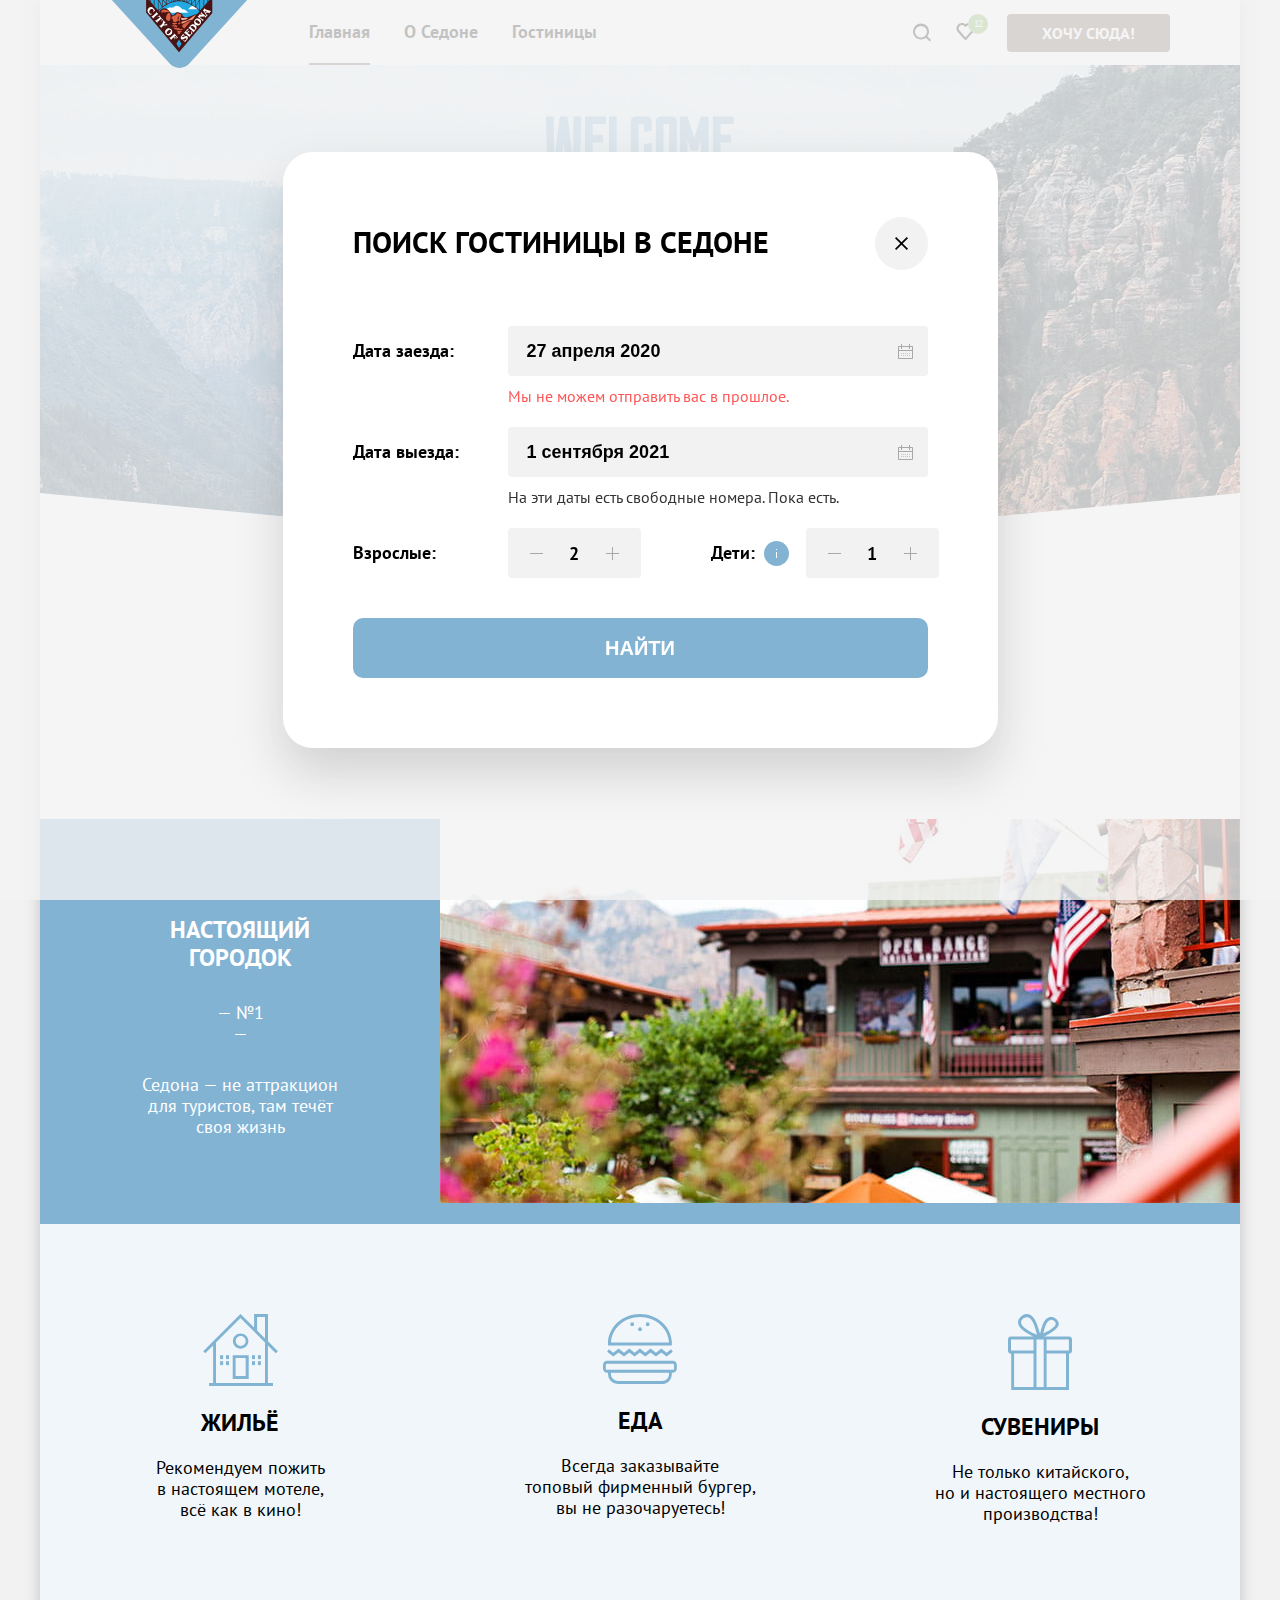
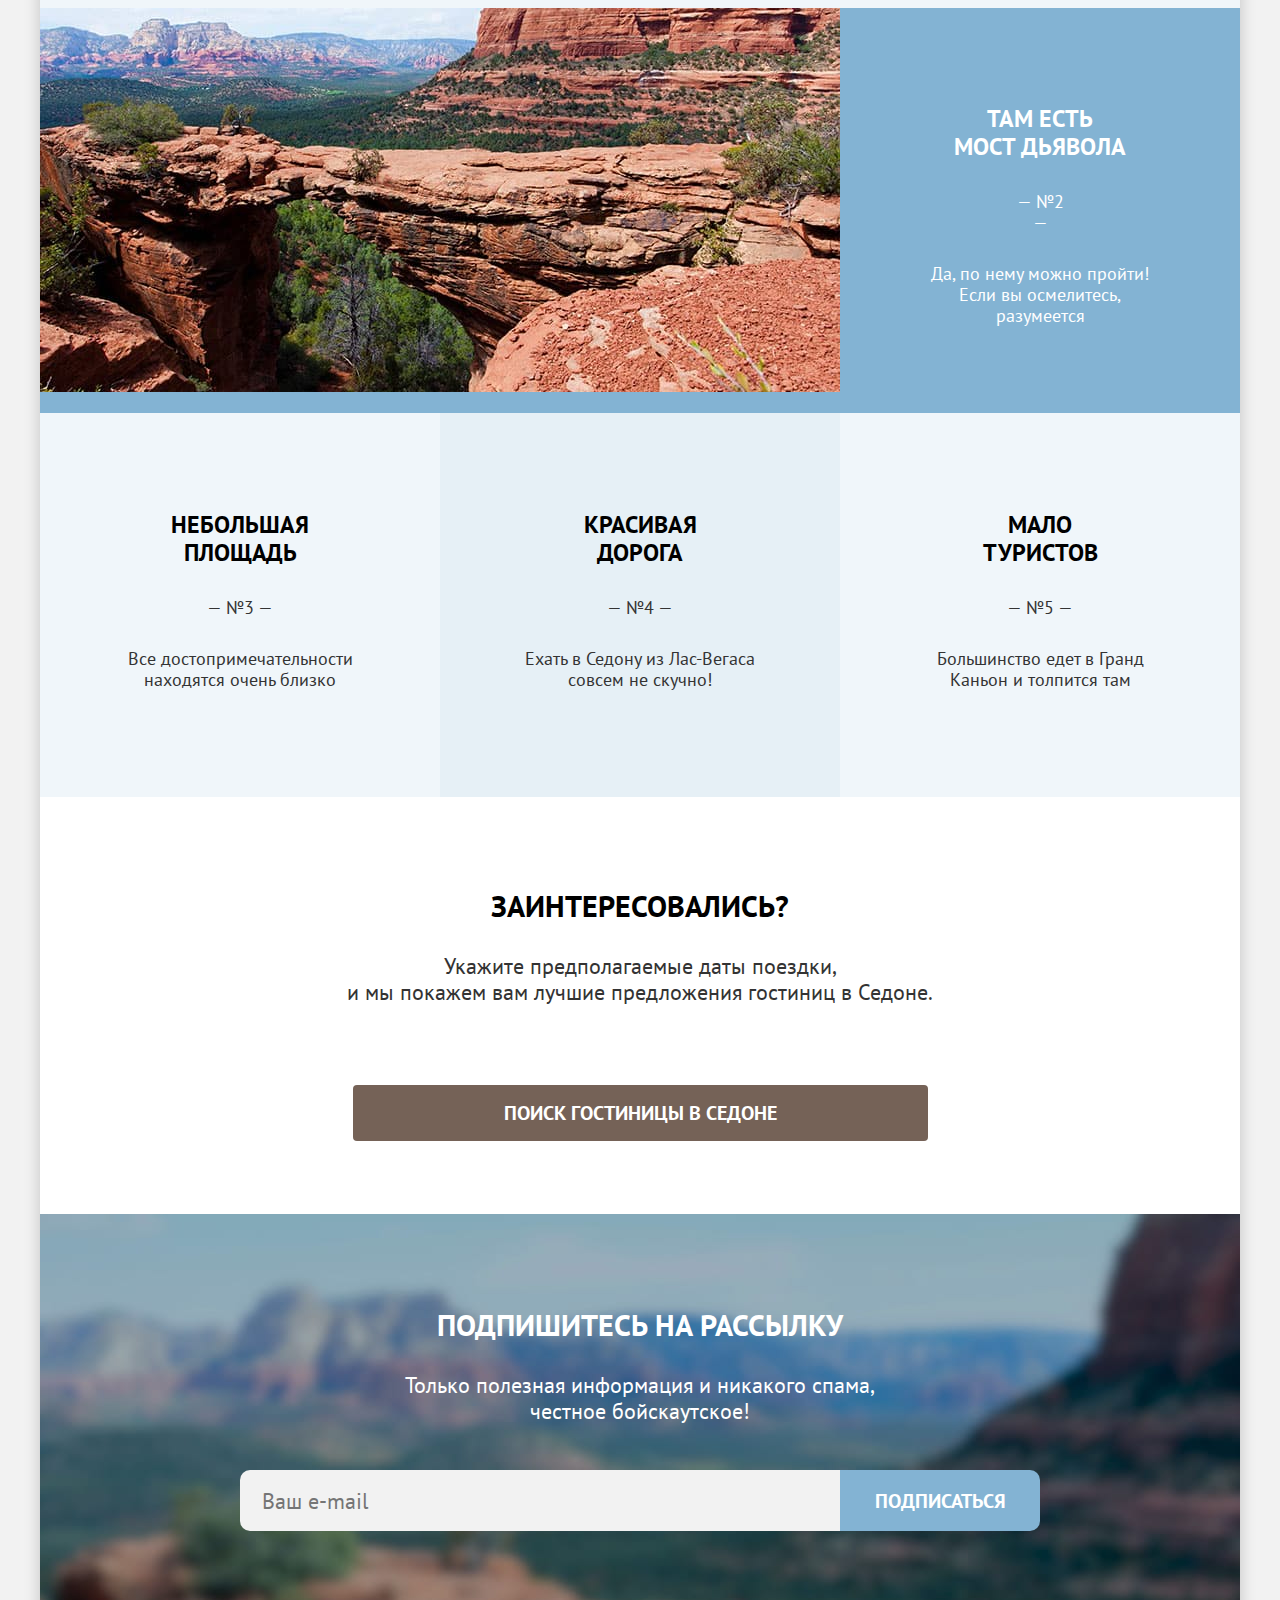
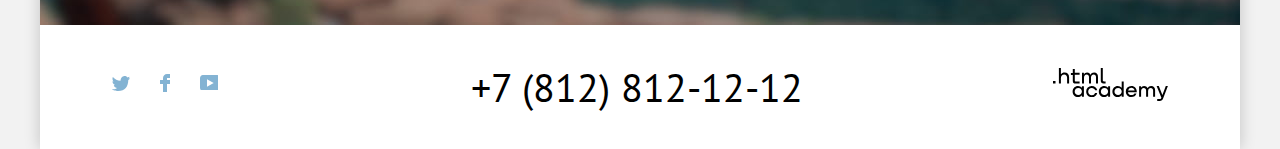
==== commit fbc12d2f: "шлифовка модальное окно" ====
--- a/index.html
+++ b/index.html
@@ -187,31 +187,73 @@
           </button>
 
           <form class="auth-form" action="https://echo.htmlacademy.ru/" method="post">
-              <p class="field-group" 27 апреля 2020>
-                <b class="date">Дата заезда:</b>
-                <label class="visually-hidden" for="auth-login">27 апреля 2020</label>
+              <p class="field-group">
+                <label class="date" for="auth-login">Дата заезда:</label>
                 <input class="auth-form-field field" type="post" id="auth-login" name="arrival-date" value="27 апреля 2020">
               </p>
               <b class="red">Мы не можем отправить вас в прошлое.</b>
-              <p class="field-group" 1 сентября 2021>
-                <b class="date">Дата выезда:</b>
-                <label class="visually-hidden" for="date-departure">1 сентября 2021</label>
+              <p class="field-group">
+                <label class="date" for="date-departure">Дата выезда:</label>
                 <input class="auth-form-field field" type="post" id="date-departure" name="date-departure" value="1 сентября 2021">
               </p>
               <b class="gray">На эти даты есть свободные номера. Пока есть.</b>
             
 
-            <div class="peaple">
-                <p class="field-group-peaple" 2>
-                  <b class="date">Взрослые:</b>
-                  <label class="visually-hidden" for="peaple-number"></label>
-                  <input class="peaple-form-field" type="post" id="peaple-number" name="peaple-number" value="2">
-                </p>
-                <p class="field-group-peaple child terms">
-                  <b class="date-child">Дети:</b>        
-                  <label class="visually-hidden" for="child-number"></label>
-                  <input class="peaple-form-field child-input" type="post" id="child-number" name="child-number" value="1">
-                </p>
+            <div class="people">
+                <div class="field-group-people">
+                  <label class="date" for="people-number">Взрослые:</label>
+                  <div class="form-counter-block">
+                    <button class="form-counter-butten orm-counter-minus" type="button">
+                      <svg width="13" height="1" viewBox="0 0 13 1" fill="none" xmlns="http://www.w3.org/2000/svg">
+                        <path  d="M0 0L0 1L13 1V0L0 0Z"/>
+                      </svg>
+                    </button>
+                    <input class="people-form-field" type="post" id="people-number" name="people-number" value="2">
+                    <button class="form-counter-butten orm-counter-plus" type="button">
+                      <svg width="13" height="13" viewBox="0 0 13 13" fill="none" xmlns="http://www.w3.org/2000/svg">
+                        <g >
+                        <path d="M13 6H7V0H6V6H0V7H6V13H7V7H13V6Z"/>
+                        </g>
+                      </svg>
+                    </button>
+                  </div>
+                </div>
+                <div class="field-group-people child terms">   
+                  <label class="date-child" for="child-number">Дети:</label>
+                  <div class="popup">
+                    <span class="popup-icon">
+                      <svg width="1" height="9" viewBox="0 0 1 9" fill="none" xmlns="http://www.w3.org/2000/svg">
+                        <g clip-path="url(#clip0_18711_1488)">
+                        <path d="M0 9H1L1 3H0L0 9Z" fill="white"/>
+                        <path d="M1 0H0V1H1V0Z" fill="white"/>
+                        </g>
+                        <defs>
+                        <clipPath id="clip0_18711_1488">
+                        <rect width="1" height="9" fill="white"/>
+                        </clipPath>
+                        </defs>
+                      </svg>                        
+                    </span>
+                    <div class="popup-content">
+                      Укажите количество детей, которые будут с вами, возраст которых от 6 до 18 лет. Дети до 6 лет размещаются бесплатно.
+                    </div>
+                  </div>
+                  <div class="form-counter-block">
+                    <button class="form-counter-butten orm-counter-minus" type="button">
+                      <svg width="13" height="1" viewBox="0 0 13 1" fill="none" xmlns="http://www.w3.org/2000/svg">
+                        <path d="M0 0L0 1L13 1V0L0 0Z"/>
+                      </svg>
+                    </button>
+                    <input class="people-form-field child-input" type="post" id="child-number" name="child-number" value="1">
+                    <button class="form-counter-butten orm-counter-plus" type="button">
+                      <svg width="13" height="13" viewBox="0 0 13 13" fill="none" xmlns="http://www.w3.org/2000/svg">
+                        <g>
+                        <path d="M13 6H7V0H6V6H0V7H6V13H7V7H13V6Z"/>
+                        </g>
+                      </svg>
+                    </button>
+                  </div>
+                </div>
             </div>
 
             <button class="button auth-form-button" type="submit">Найти</button>
--- a/styles/styles.css
+++ b/styles/styles.css
@@ -1578,69 +1578,93 @@
   text-transform: uppercase;
 }
 
-.field-group-peaple {
+.field-group-people {
   position: relative;
   display: flex;
   align-items: center;
-  width: 133px;
   color: #000000;
   font-weight: 700;
   font-size: 18px;
   line-height: 40px;
 }
 
-.child-input {
-  margin-left: 43px;
-  font-family: inherit;
-  background-color: #f2f2f2;
-  border-radius: 4px;
-  border: none;
-  appearance: none;
-}
-
-.peaple-input {
-  margin-left: 70px;
-}
-
-.peaple-form-field {
-  display: flex;
-  align-items: center;
+.people-form-field {
+  padding: 0;
+  width: 50px;
+  height: 50px;
   font-weight: 700;
   font-size: 18px;
   line-height: 40px;
-  text-align: center;
-  color: #000000;
-  background-color: #f2f2f2;
-  border-radius: 4px;
-  border: none;
-}
-
-.field-group-peaple::before {
-  position: absolute;
-  content: "";
-  top: 25px;
-  right: 95px;
-  width: 13px;
-  height: 1px;
-  background-image: url(../images/minus.svg);
-}
-
-.field-group-peaple::after {
-  position: absolute;
-  content: "";
-  top: 19px;
-  right: 25px;
-  width: 13px;
-  height: 13px;
-  background-image: url(../images/plus.svg);
-}
-
-.peaple{
+  font-family: inherit;
+  text-align: center;
+  background: none;
+  border-radius: 4px;
+  border: none;
+}
+
+.people-form-field:hover {
+  background: #e6e6e6;
+}
+
+.people-form-field:active {
+  background: #ffffff; 
+}
+
+.people-form-field:focus {
+  outline: 3px solid #83b3d3;
+}
+
+.form-counter-block {
+ display: flex;
+ align-items: center;
+ justify-content: space-between;
+ padding: 0 19px;
+ min-width: 133px;
+ width: 133px;
+ min-height: 50px;
+ text-align: center;
+ font-family: inherit;
+ background-color: #f2f2f2;
+ border-radius: 4px;
+ border: none;
+}
+
+.form-counter-butten {
+  display: flex;
+  align-items: center;
+  justify-content: center;
+  padding: 0;
+  width: 19px;
+  height: 19px; 
+  background: none;
+  border: none;
+  border-radius: 4px;
+  cursor: pointer;
+}
+
+.form-counter-butten svg {
+  fill: #000000;
+  opacity: 0.3;
+} 
+
+.form-counter-butten:hover svg {
+  opacity: 1;
+}
+
+.form-counter-butten:active svg {
+opacity: 0.2;
+}
+
+.form-counter-butten:focus  {
+outline: 3px solid #83b3d3;
+}
+
+.people{
   display: flex;
   justify-content: space-between;
 }
 
-.peaple-form {
+.people-form {
   display: flex;
 }
 
@@ -1667,6 +1691,18 @@
   fill: #000000;
   opacity: 0.3;
 }
+
+.field:hover {
+  background: #e6e6e6;
+}
+
+.field:active {
+  background: #ffffff; 
+}
+
+.field:focus {
+  outline: 3px solid #83b3d3;
+}
  
 .field-group {
   display: flex;
@@ -1677,7 +1713,6 @@
   font-weight: 700;
   font-size: 18px;
   line-height: 40px;
-
 }
 
 .field-group .date {
@@ -1689,10 +1724,11 @@
   color: #000000;
 }
 
-.field-group-peaple.date {
+.field-group-people .date {
   width: 155px;
   margin: 0;
   padding-right: 78px;
+  font-weight: 700;
 }
 
 .date {
@@ -1757,69 +1793,58 @@
 }
 
 .child {
+  margin-left: 70px;
+}
+
+.popup {
   position: relative;
-  margin-left: 70px;
-}
-
-.child::after {
- position: absolute;
- content: "";
- top: 47px;
- right: 64px;
- width: 19px;
- height: 9px;
- background-image: url(../images/triangle.svg);
-}
-
-.date-child {
-  position: relative;
-}
-
-.date-child::after{
-  content: "";
-  position: absolute;
-  top: 7px;
-  right: -34px;
+  margin-left: 9px;
+  margin-right: 17px;
+}
+
+.popup-icon {
+  display: flex;
+  align-items: center;
+  justify-content: center;
   width: 25px;
   height: 25px;
   border-radius: 50%;
-  border: none;
   background-color: #83b3d3;
-  background-image: url(../images/info.svg);
-  background-repeat: no-repeat;
-  background-position: center;
-}
-
-.tooltip {
+}
+
+.popup-icon:hover ~ .popup-content {
+  display: block;
+}
+
+.popup-content {
+  display: none;
   position: absolute;
-  top: 37px;
-  right: -6px;
-  display: none;
-}
-
-.tooltip:hover ,
-.tooltip:active {
-  display: block;
-}
-
-.terms::before {
-  position: absolute;
-  content: "Укажите количество детей, которые будут с вами, возраст которых от 6 до 18 лет. Дети до 6 лет размещаются бесплатно.";
-  background: #333333;
-  box-shadow: 0px 15px 30px rgba(0, 0, 0, 0.3);
-  border-radius: 10px;
-  border: none;
+  top: 40px;
+  left: 50%;
+  transform: translateX(-50%);
   width: 256px;
   min-height: 143px;
+  padding: 15px 18px 18px 22px;
   color:#ffffff;
   font-weight: 400;
   font-size: 16px;
   line-height: 20px;
-  padding: 15px 18px 18px 22px;
-  top: 55px;
-  left: -75px;
-}
-
+  background: #333333;
+  box-shadow: 0px 15px 30px rgba(0, 0, 0, 0.3);
+  border-radius: 10px;
+  border: none;
+}
+
+.popup-content::after {
+  position: absolute;
+  content: "";
+  top: 0;
+  left: 50%;
+  transform: translateX(-50%)translateY(-100%);
+  width: 19px;
+  height: 9px;
+  background-image: url(../images/triangle.svg);
+ }
 
 .auth-form b {
   display: flex;
@@ -1831,20 +1856,9 @@
   color: #333333;
 }
 
-.peaple-form {
-  display: flex;
-  align-items: center;
-
-}
-
-.peaple-form-field {
-  display: flex;
-  align-items: center;
-  width: 133px;
-  min-height: 50px;
-  text-align: center;
-  font-family: inherit;
-  appearance: none;
+.people-form {
+  display: flex;
+  align-items: center;
 }
 
 .modal-container-close {
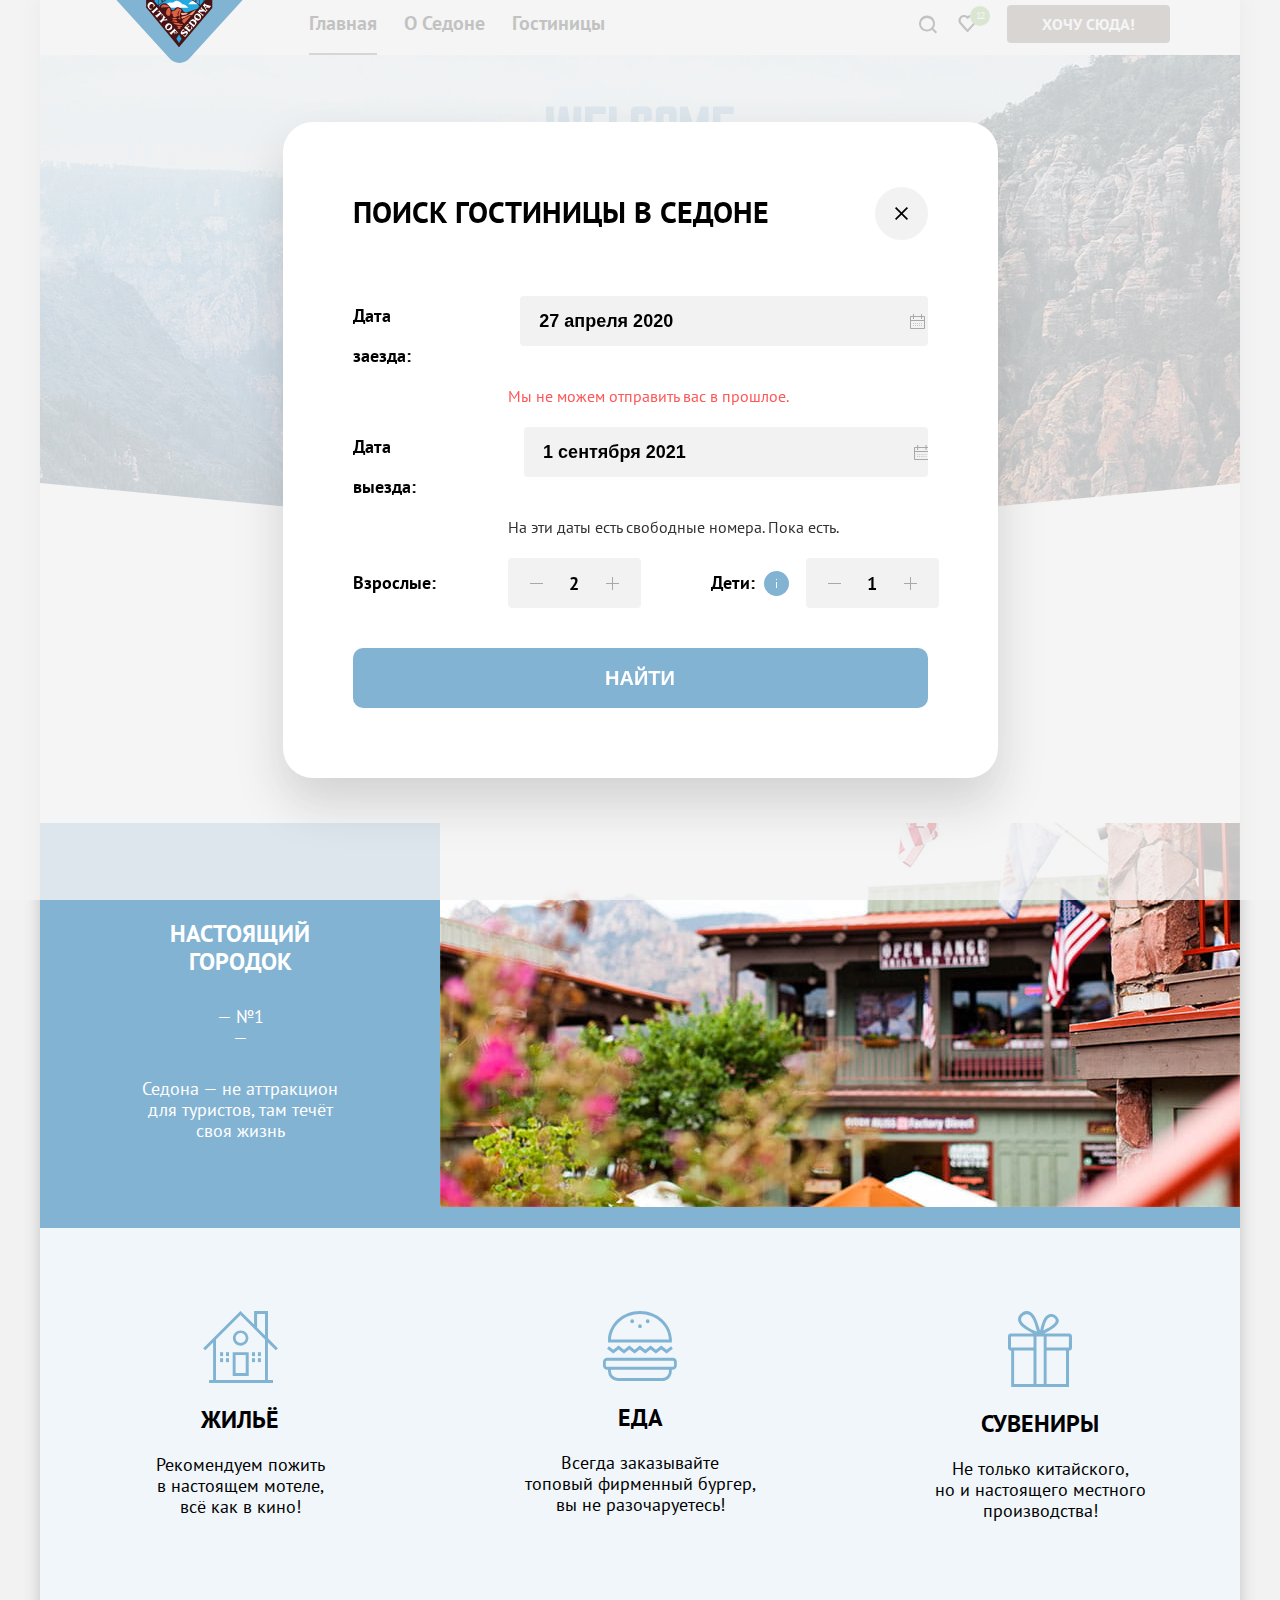
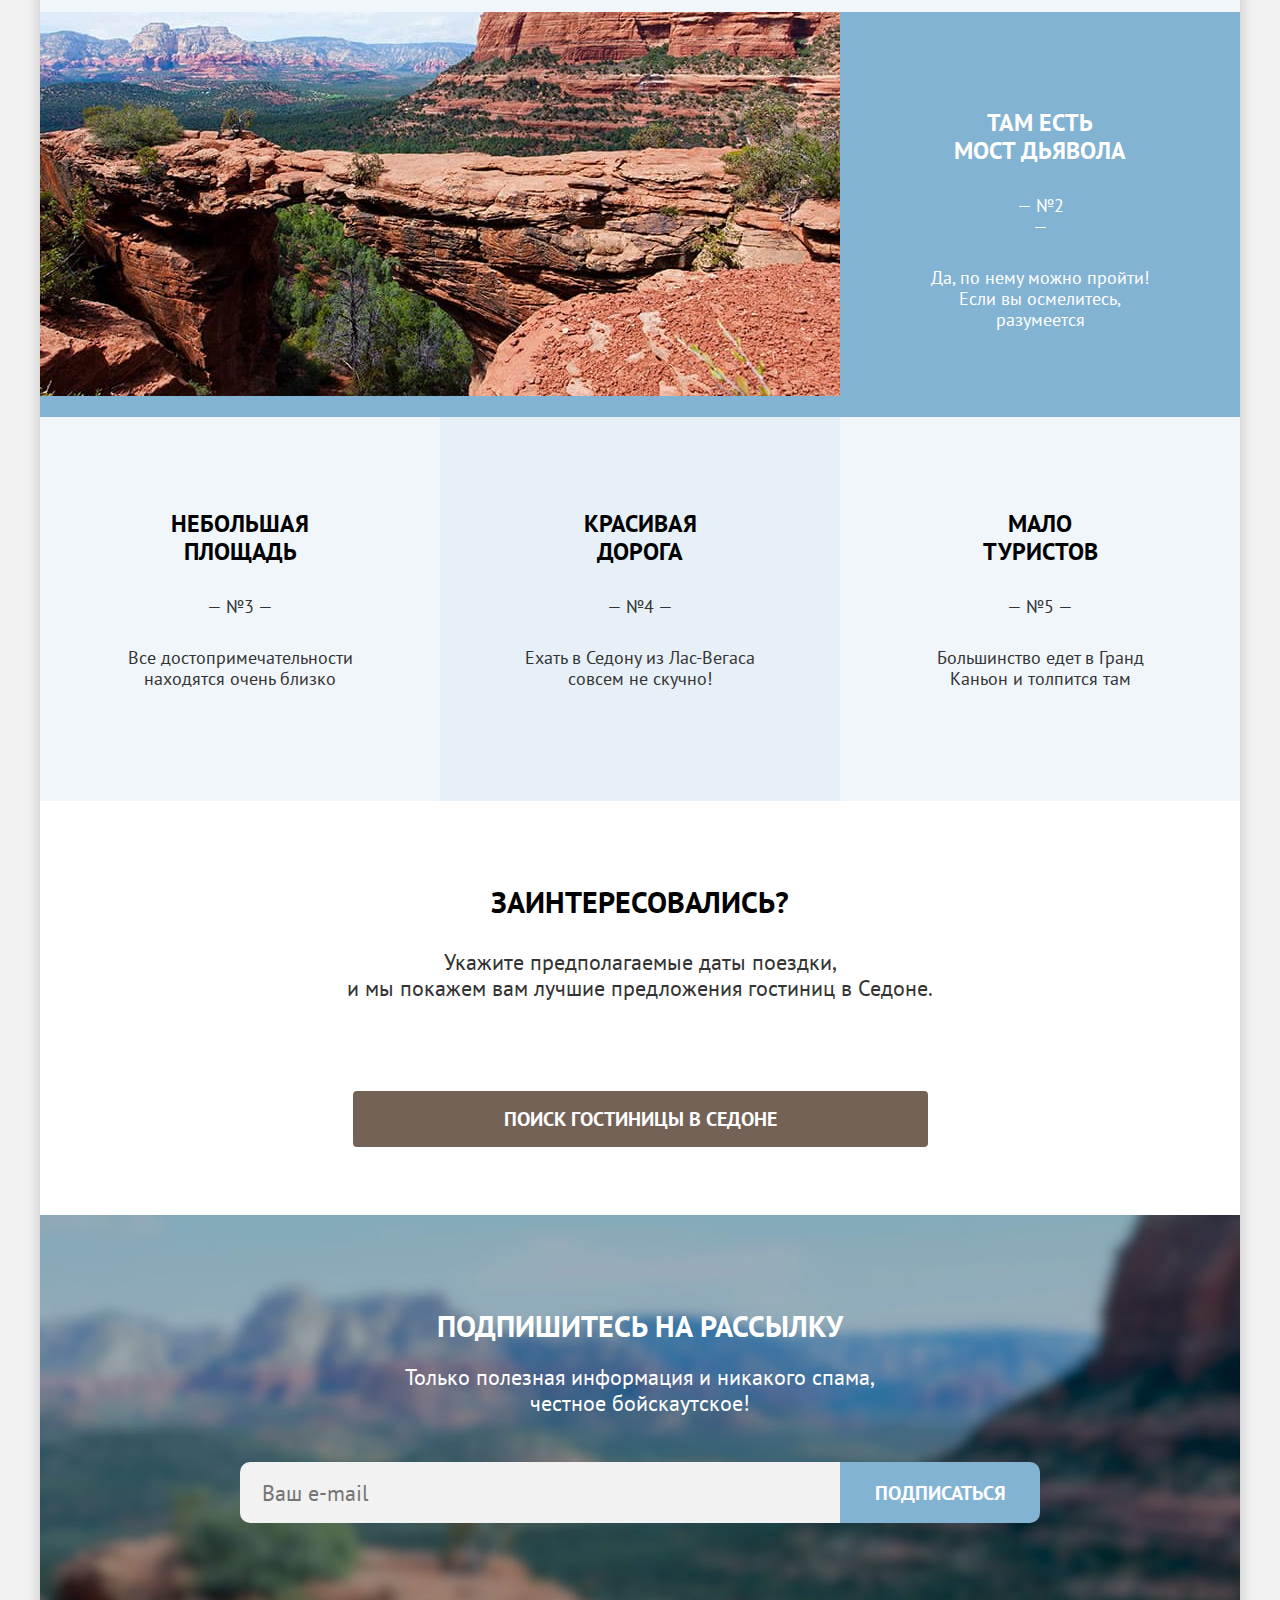
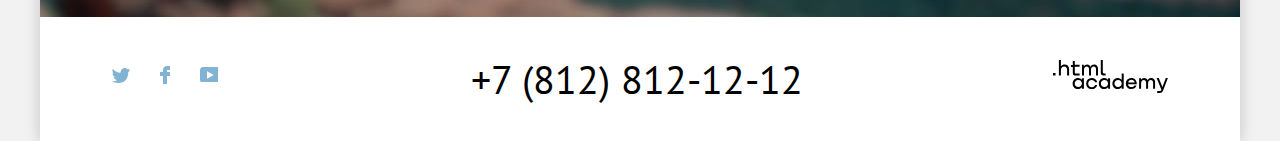
==== commit 6d96eeec: "Попытка правит модальное окно" ====
--- a/index.html
+++ b/index.html
@@ -4,6 +4,7 @@
     <meta charset="utf-8">
     <title>HTML Academy: Седона</title>
     <link rel="stylesheet" href="styles/styles.css">
+    <link rel="icon" href="favicon.ico/favicon.ico/favicon-32x32.png">
   </head>
   <body>
     <div class="page-container">
@@ -34,7 +35,7 @@
               <a href="#" class="navigation-link with-counter">
                 <span class="counter">12</span>
               <span class="visually-hidden">Избранное</span>
-              <svg width="19" height="17" fill="none" xmlns="http://www.w3.org/2000/svg"><path d="M9.44 17a.9.9 0 0 1-.8-.4c-5.41-6.1-6.72-7.5-7.02-7.9A5.4 5.4 0 0 1 6.03 0c1.3 0 2.51.5 3.51 1.3a5.47 5.47 0 0 1 9.03 4.1c0 1.3-.5 2.5-1.3 3.4l-7.02 7.9c-.2.2-.4.3-.8.3ZM3.43 7.5c.3.4 3.5 4 6.11 6.9l6.22-7c.5-.5.7-1.2.7-2 0-1.8-1.5-3.3-3.3-3.3-1 0-2.01.5-2.71 1.3-.3.3-.6.4-.9.4-.3 0-.6-.2-.8-.4a3.7 3.7 0 0 0-2.72-1.3c-1.8 0-3.3 1.5-3.3 3.3-.1.9.3 1.6.7 2.1-.1 0-.1 0 0 0Z" /></svg>
+              <svg width="19" height="17" fill="none" xmlns="http://www.w3.org/2000/svg"><path d="M9.44 17a.9.9 0 0 1-.8-.4c-5.41-6.1-6.72-7.5-7.02-7.9A5.4 5.4 0 0 1 6.03 0c1.3 0 2.51.5 3.51 1.3a5.47 5.47 0 0 1 9.03 4.1c0 1.3-.5 2.5-1.3 3.4l-7.02 7.9c-.2.2-.4.3-.8.3ZM3.43 7.5c.3.4 3.5 4 6.11 6.9l6.22-7c.5-.5.7-1.2.7-2 0-1.8-1.5-3.3-3.3-3.3-1 0-2.01.5-2.71 1.3-.3.3-.6.4-.9.4-.3 0-.6-.2-.8-.4a3.7 3.7 0 0 0-2.72-1.3c-1.8 0-3.3 1.5-3.3 3.3-.1.9.3 1.6.7 2.1-.1 0-.1 0 0 0Z"/></svg>
             </a>
             </li>
            </ul>
@@ -52,14 +53,16 @@
           </section>
             
           <section class="advantages">
-            <h2 class="title_town">Седона — небольшой городок в Аризоне, заслуживающий большего!</h2>
+            <h2 class="title-town">Седона — небольшой городок в Аризоне, заслуживающий большего!</h2>
             <p class="causes">Рассмотрим 5 причин, по которым Седона круче, чем Гранд-Каньон!</p>
 
             <section class="town-photo">
               <div class="photo-block">
                 <b>Настоящий <br> городок</b>
                 <span class="number">— №1 —</span>
-                <p>Седона — не аттракцион <br> для туристов, там течёт <br> своя жизнь</p>
+                <p>Седона — не аттракцион 
+                  <br> для туристов, там течёт
+                  <br> своя жизнь</p>
               </div>
               <img class="picture" src="images/photo-1.jpg" width="800" height="384" alt="Пейзаж города">
           </section>
@@ -70,18 +73,21 @@
                   <img class="logo-house logo-blok"  src="images/house.svg" width="75" height="72" alt="Дом">
                   <h3 class="advantages-title">Жильё</h3>
                   <p>Рекомендуем пожить <br> в настоящем мотеле, <br> всё как в кино!</p>
-              </li>
-              <li class="advantages-item">
-                <div class="photo-block">
-                <img class="logo-food logo-blok" src="images/food.svg" width="74" height="70" alt="Бургер">
-                <h3 class="advantages-title">Еда</h3>
-                <p>Всегда заказывайте <br> топовый фирменный бургер, <br> вы не разочаруетесь!</p>
-              </li>
-              <li class="advantages-item">
-                <div class="photo-block">
-                <img class="logo-present logo-blok" src="images/present.svg" width="64" height="76" alt="Подарок">
-                <h3 class="advantages-title">Сувениры</h3>
-                <p>Не только китайского, <br> но и настоящего местного <br> производства!</p>
+                </div>  
+              </li>
+              <li class="advantages-item">
+                <div class="photo-block">
+                  <img class="logo-food logo-blok" src="images/food.svg" width="74" height="70" alt="Бургер">
+                  <h3 class="advantages-title">Еда</h3>
+                  <p>Всегда заказывайте <br> топовый фирменный бургер, <br> вы не разочаруетесь!</p>
+                </div>
+              </li>
+              <li class="advantages-item">
+                <div class="photo-block">
+                  <img class="logo-present logo-blok" src="images/present.svg" width="64" height="76" alt="Подарок">
+                  <h3 class="advantages-title">Сувениры</h3>
+                  <p>Не только китайского, <br> но и настоящего местного <br> производства!</p>
+                </div>
               </li>
             </ul>
 
@@ -133,7 +139,8 @@
           <div class="mail-email-box">
             <form class="mailing-form" action="https://echo.htmlacademy.ru" method="post">
               <input class="error" type="email" placeholder="Ваш e-mail" name="e-mail" id="mailing-email">
-              <button class="button-blue-mail" type="submit">Подписаться</button>
+            </form>  
+            <button class="button-blue-mail" type="submit">Подписаться</button>
           </div>
         </form>
         </section>
@@ -186,16 +193,15 @@
             <span class="visually-hidden">Закрыть</span>
           </button>
 
-          <form class="auth-form" action="https://echo.htmlacademy.ru/" method="post">
-              <p class="field-group">
-                <label class="date" for="auth-login">Дата заезда:</label>
-                <input class="auth-form-field field" type="post" id="auth-login" name="arrival-date" value="27 апреля 2020">
-              </p>
+                <form class="auth-form" action="https://echo.htmlacademy.ru/" method="post">
+                  <label class="date" for="auth-login">Дата заезда:</label>
+                  <input class="auth-form-field field" type="text" id="auth-login" name="arrival-date" value="27 апреля 2020">
+                </form>
               <b class="red">Мы не можем отправить вас в прошлое.</b>
-              <p class="field-group">
-                <label class="date" for="date-departure">Дата выезда:</label>
-                <input class="auth-form-field field" type="post" id="date-departure" name="date-departure" value="1 сентября 2021">
-              </p>
+                <form class="auth-form" action="https://echo.htmlacademy.ru/" method="post">
+                  <label class="date" for="date-departure">Дата выезда:</label>
+                  <input class="auth-form-field field" type="text" id="date-departure" name="date-departure" value="1 сентября 2021">
+                </form>
               <b class="gray">На эти даты есть свободные номера. Пока есть.</b>
             
 
@@ -208,7 +214,7 @@
                         <path  d="M0 0L0 1L13 1V0L0 0Z"/>
                       </svg>
                     </button>
-                    <input class="people-form-field" type="post" id="people-number" name="people-number" value="2">
+                    <input class="people-form-field" type="text" id="people-number" name="people-number" value="2">
                     <button class="form-counter-butten orm-counter-plus" type="button">
                       <svg width="13" height="13" viewBox="0 0 13 13" fill="none" xmlns="http://www.w3.org/2000/svg">
                         <g >
@@ -244,7 +250,7 @@
                         <path d="M0 0L0 1L13 1V0L0 0Z"/>
                       </svg>
                     </button>
-                    <input class="people-form-field child-input" type="post" id="child-number" name="child-number" value="1">
+                    <input class="people-form-field child-input" type="text" id="child-number" name="child-number" value="1">
                     <button class="form-counter-butten orm-counter-plus" type="button">
                       <svg width="13" height="13" viewBox="0 0 13 13" fill="none" xmlns="http://www.w3.org/2000/svg">
                         <g>
@@ -257,7 +263,6 @@
             </div>
 
             <button class="button auth-form-button" type="submit">Найти</button>
-          </form>
         </section>
       </div>
     </div>
--- a/styles/styles.css
+++ b/styles/styles.css
@@ -57,6 +57,7 @@
   display: flex;
   width: 1060px;
   margin: 0 auto;
+  flex-wrap: wrap;
   align-items: center;
   line-height: 26px;
   color: #000000;
@@ -64,7 +65,6 @@
   text-align: center;
   text-decoration: none;
   background-color: #ffffff;
-
 }
 
 .navigation-logo {
@@ -97,7 +97,7 @@
 }
 
 .item-user {
-  padding: 0 12px;
+  padding: 0 10px;
 }
 
 .item-user:active {
@@ -105,9 +105,12 @@
 }
 
 .navigation-item {
-display: flex;
-margin: 0;
-margin-right: 34px;
+  display: flex;
+  margin: 0;
+  margin-right: 27px;
+  font-weight: 700;
+  font-size: 20px;
+  line-height: 26px;
 }
 
 .navigation-item:last-child {
@@ -117,11 +120,10 @@
 .current {
   padding: 13.5px 0;
   border-bottom: 2px solid #756257;
-  /* box-shadow: 0 2px 0px 0 #756257; */
 }
 
 .navigation-link {
-  padding: 18.5px 0;
+  padding: 10px 0 17px 0;
 }
 
 .navigation-link:hover {
@@ -149,7 +151,7 @@
 
 .counter {
   position: absolute;
-  top: 9px;
+  top: 1px;
   right: -13px;
   display: flex;
   justify-content: center;
@@ -168,6 +170,7 @@
 
 .want-button {
   padding: 9px 35px;
+  margin-bottom: 7px;
   text-align: center;
   text-transform: uppercase;
   font-weight: 700;
@@ -231,13 +234,13 @@
 }
 
 .promo::after {
-  content: '';
+  content: "";
   position: absolute;
   bottom: 0;
   display: flex;
   width: 100%;
   height: 57px;
-  background-image: url(../images/decor.svg);
+  background-image: url("../images/decor.svg");
 }
 
 .decor {
@@ -253,7 +256,6 @@
 
 .advantages {
   padding-top: 60px;
-  margin-bottom: 91px;
   background-color: #ffffff;
 }
 
@@ -290,12 +292,12 @@
   margin: 0;
 }
 
-.title_town {
+.title-town {
   display: flex;
   justify-content: space-between;
   width: 720px;
   margin: 0 auto;
-  margin-bottom: 31px;
+  margin-bottom: 35px;
   font-size: 30px;
   line-height: 36px;
   text-align: center;
@@ -303,14 +305,14 @@
   text-transform: uppercase;
 }
 
-.title_town .picture {
+.title-town .picture {
   width: 800px;
 }
 
 .causes {
   width: 720px;
   margin: 0 auto;
-  margin-bottom: 80px;
+  margin-bottom: 90px;
   text-align: center;
   font-size: 22px;
   line-height: 26px;
@@ -336,7 +338,7 @@
 }
 
 .logo-blok {
-  margin-top: 90px;
+  margin-top: 83px;
 }
 
 .town-photo b {
@@ -364,12 +366,12 @@
 .town-causes {
   display: flex;
   margin: 0 auto;
-  margin-bottom: 91px;
+  margin-bottom: 83px;
 }
 
 .town-causes b {
   margin: 0;
-  margin-top: 98px;
+  margin-top: 93px;
   width: 400;
   min-height: 56;
   font-size: 24px;
@@ -418,7 +420,7 @@
 }
 
 .mailing-info {
-  margin-top: 29px;
+  margin-top: 20px;
   margin-bottom: 46px;
 }
 
@@ -454,7 +456,7 @@
   text-transform: uppercase;
 }
 
-.want .p {
+.want p {
   width: 720px;
   margin: 0 auto;
   margin-bottom: 56px;
@@ -479,18 +481,20 @@
 }
 
 .inner-header  {
-  padding: 0 72px;
-  background-image: url(../images/catalog-background.jpg);
+  padding: 0 85px;
+  background-image: url("../images/catalog-background.jpg");
+  background-size: 100% auto;
   color: #ffffff;
 }
 
 .inner-header-title{
-  padding-top: 35px;
+  padding-top: 44px;
   margin-bottom: 0;
   margin-right: 71px;
   margin-top: 0;
-  font-size: 60px;
-  line-height: 78px;
+  flex-wrap: wrap;
+  font-size: 58px;
+  line-height: 66px;
 }
 
 .breadcrumbs {
@@ -509,7 +513,7 @@
 }
 
 .breadcrumbs-item::after {
-  content: '';
+  content: "";
   display: flex;
   width: 5px;
   height: 8px;
@@ -559,7 +563,8 @@
 
 .catalog-filter-group {
   padding-top: 0;
-  padding-right: 55px;
+  padding-right: 52px;
+  padding-left: 0px;
   font-size: 18px;
   line-height: 23px;
   border: none;
@@ -571,6 +576,7 @@
 }
 
 .catalog-filter-title {
+  margin-bottom: 8px;
   font-weight: 700;
   font-size: 20px;
   line-height: 26px;
@@ -578,7 +584,7 @@
 }
 
 .catalog-filter-item {
-  margin-bottom: 13px;
+  margin-bottom: 16px;
 }
 
 .control-mark.radius-radio {
@@ -623,32 +629,10 @@
   background: #3f5e72;
 }
 
-/* .control-input[type="checkbox"]:checked + .control-mark::before {
-  transform: rotate(-45deg);
-  content: "";
-  position: absolute;
-  top: 7px;
-  left:7px;
-  width: 2px;
-  height: 8px;
-  background: #3f5e72;
-}
-
-.control-input[type="checkbox"]:checked + .control-mark::after {
-  transform: rotate(35deg);
-  content: "";
-  position: absolute;
-  top: 4px;
-  left: 11px;
-  width: 2px;
-  height: 11px;
-  background: #3f5e72; */
-
-
 .control-input[type="checkbox"]:checked + .control-mark::after {
   content: "";
   position: absolute;
-  background-image: url(../images/vector.svg);
+  background-image: url("../images/vector.svg");
   top: 5px;
   left: 5px;
   width: 12px;
@@ -708,6 +692,7 @@
 
 .range {
   margin-top: 45px;
+  margin-left: 38px;
 }
 
 .range-control { 
@@ -719,7 +704,7 @@
 
 .range-progres {
   position: absolute;
-  width: 230px;
+  width: 222px;
   opacity: 1;
 }
 
@@ -741,20 +726,9 @@
   display: flex;
   margin-top: 0;
   margin-bottom: 34px;
-  width: 287px;
+  width: 276px;
   height: 48px;
 }
-/* 
-.range-wrapper-inputs::after {
-  position: absolute;
-  content: '';
-  top: 0;
-  right: 140px;
-  display: flex;
-  width: 2px;
-  height: 46px;
-  background-image: url(../images/line.svg);
-} */
 
 .catalog-filter-label {
   display: flex;
@@ -778,7 +752,6 @@
   color: #ffffff;
   font-family: inherit;
   border: none;
-
 }
  
 .range-input:focus {
@@ -845,18 +818,18 @@
 
 .toggle-max {
  top: -8px;
- left: 227px;
+ left: 206px;
 }
 
 .hotel-list{
   display: grid;
   grid-template-columns: 340px 340px 340px ;
   grid-template-rows: 438px 438px;
-  column-gap: 18px;
-  row-gap: 10px;
+  column-gap: 15px;
+  row-gap: 0;
   padding: 0;
-  margin: 0;
-  margin-top: 53px;
+  margin: 24px;
+  margin-top: 44px;
   font-size: 18px;
   line-height: 23px;
   color: #333333;
@@ -976,6 +949,7 @@
   display: flex;
   padding: 0;
   margin: 0;
+  margin-left: 12px;
   list-style: none;
 }
 
@@ -1007,7 +981,7 @@
 }
 .pagination-link:focus {
   background: #68a2ca;
-  border: 3px solid #756257;
+  outline: 3px solid #756257;
 }
 
 .pagination-link:active {
@@ -1039,9 +1013,10 @@
   align-items: center;
   justify-content: space-between;
   margin: 0;
-  margin-left: auto;
+  margin-left: 0;
+  margin-right: 18px;
   padding-left: 19px;
-  width: 287px;
+  width: 151px;
   height: 48px;
   color: #333333;
   font-family: inherit;
@@ -1049,7 +1024,7 @@
   line-height: 23px;
   border: 2px solid #e6e6e6;
   border-radius: 4px;
-  background-image: url(../images/arrow.select-control.svg);
+  background-image: url("../images/arrow.select-control.svg");
   background-repeat: no-repeat;
   appearance: none;
   background-position: right 16px center;
@@ -1316,18 +1291,18 @@
 
 .hotel-card .button-blue:hover{
   background: #68a2ca;
-  border: 1px solid #756257;
+  outline: 1px solid #756257;
 }
 
 .hotel-card .button-blue:focus{
   background: #68A2CA;
-  border: 3px solid #756257;
+  outline: 1px solid #756257;
 }
 
 .hotel-card .button-blue:active{
   opacity: 0.3;
   background: #68a2ca;
-  border: 1px solid #756257;
+  outline: 1px solid #756257;
 }
 
 .hotel-card .button-green {
@@ -1356,7 +1331,7 @@
 
 .hotel-card .button-green:focus{
   background: #6c9e42;
-  border: 3px solid #756257;
+  outline: 1px solid #756257;
 }
 
 .hotel-card .button-green:active{
@@ -1409,7 +1384,7 @@
 }
 
 .want-hotel .scan-button {  
-  margin-bottom: 73px;
+  margin-bottom: 68px;
   width: 575px;
   font-size: 20px;
   line-height: 36px;
@@ -1424,18 +1399,18 @@
 
 .want-hotel .scan-button:hover {
   background-color: #615048;
- }
-
- .want-hotel .scan-button:focus {
+}
+
+.want-hotel .scan-button:focus {
   box-shadow: inset 0 0 0 4px #83b3d3;
   outline: none;
- }
-
- .want-hotel .scan-button:active {
+}
+
+.want-hotel .scan-button:active {
   background: #615048;
-    color: rgba(255, 255, 255, 0,3);
- } 
- 
+  color: rgba(255, 255, 255, 0,3);
+} 
+
 .error {
   background: #ffffff;
   border: 2px solid #ff5757;
@@ -1547,7 +1522,7 @@
   background-color: #f2f2f2;
   border: none;
   border-radius: 50%;
-  background-image: url(../images/modal-close.svg);
+  background-image: url("../images/modal-close.svg");
   background-repeat: no-repeat;
   background-position: center;
   cursor: pointer;
@@ -1555,14 +1530,14 @@
 
 .modal-close-button:hover{
   background: #e6e6e6;
-  background-image: url(../images/modal-close.svg);
+  background-image: url("../images/modal-close.svg");
   background-repeat: no-repeat;
   background-position: center;
 }
 
 .modal-close-button:focus {
   border: 3px solid #83b3d3;
-  background-image: url(../images/modal-close.svg);
+  background-image: url("../images/modal-close.svg");
   background-repeat: no-repeat;
   background-position: center;
 }
@@ -1652,11 +1627,11 @@
 }
 
 .form-counter-butten:active svg {
-opacity: 0.2;
+ opacity: 0.2;
 }
 
 .form-counter-butten:focus  {
-outline: 3px solid #83b3d3;
+ outline: 3px solid #83b3d3;
 }
 
 .people{
@@ -1679,7 +1654,7 @@
   font-weight: 700;
   font-size: 18px;
   line-height: 40px;
-  background-image: url(../images/date.svg);
+  background-image: url("../images/date.svg");
   background-repeat: no-repeat; 
   background-position: 390px;
   background-color: #f2f2f2;
@@ -1732,27 +1707,37 @@
 }
 
 .date {
-  margin-right: 70px;
-}
-
-.auth-form .red {
+  padding-right: 70px;
+  font-family: inherit;
+  font-weight: 700;
+  font-size: 18px;
+  line-height: 40px;
+}
+
+.auth-form {
+  display: flex;
+}
+
+.red {
   display: flex;
   align-items: center;
   margin-left: 155px;
   width: 420px;
   margin-bottom: 11px;
+  flex-wrap: wrap;
   font-weight: 400;
   font-size: 16px;
   line-height: 40px;
   color: #ff5757;
 }
 
-.auth-form .gray {
+.gray {
   display: flex;
   align-items: center;
   margin-left: 155px;
   width: 420px;
   margin-bottom: 11px;
+  flex-wrap: wrap;
   font-weight: 400;
   font-size: 16px;
   line-height: 40px;
@@ -1843,7 +1828,7 @@
   transform: translateX(-50%)translateY(-100%);
   width: 19px;
   height: 9px;
-  background-image: url(../images/triangle.svg);
+  background-image: url("../images/triangle.svg");
  }
 
 .auth-form b {
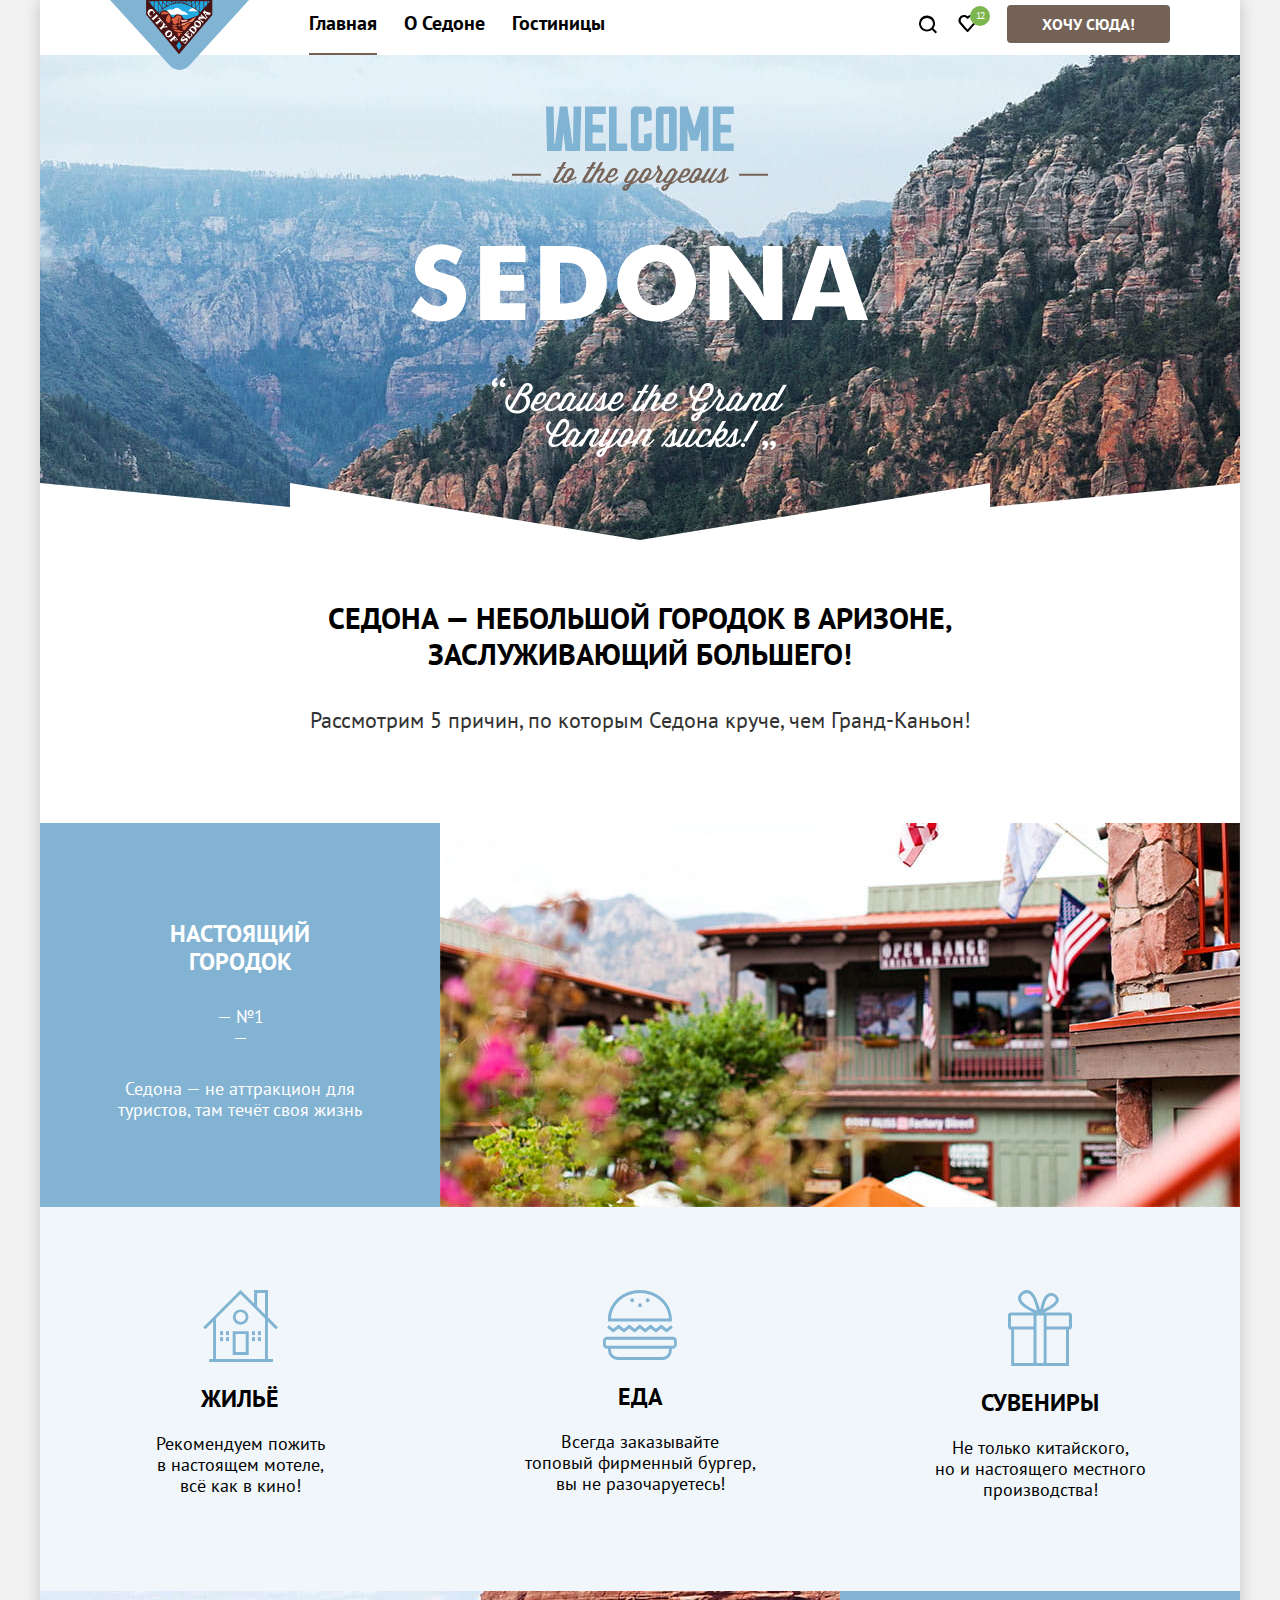
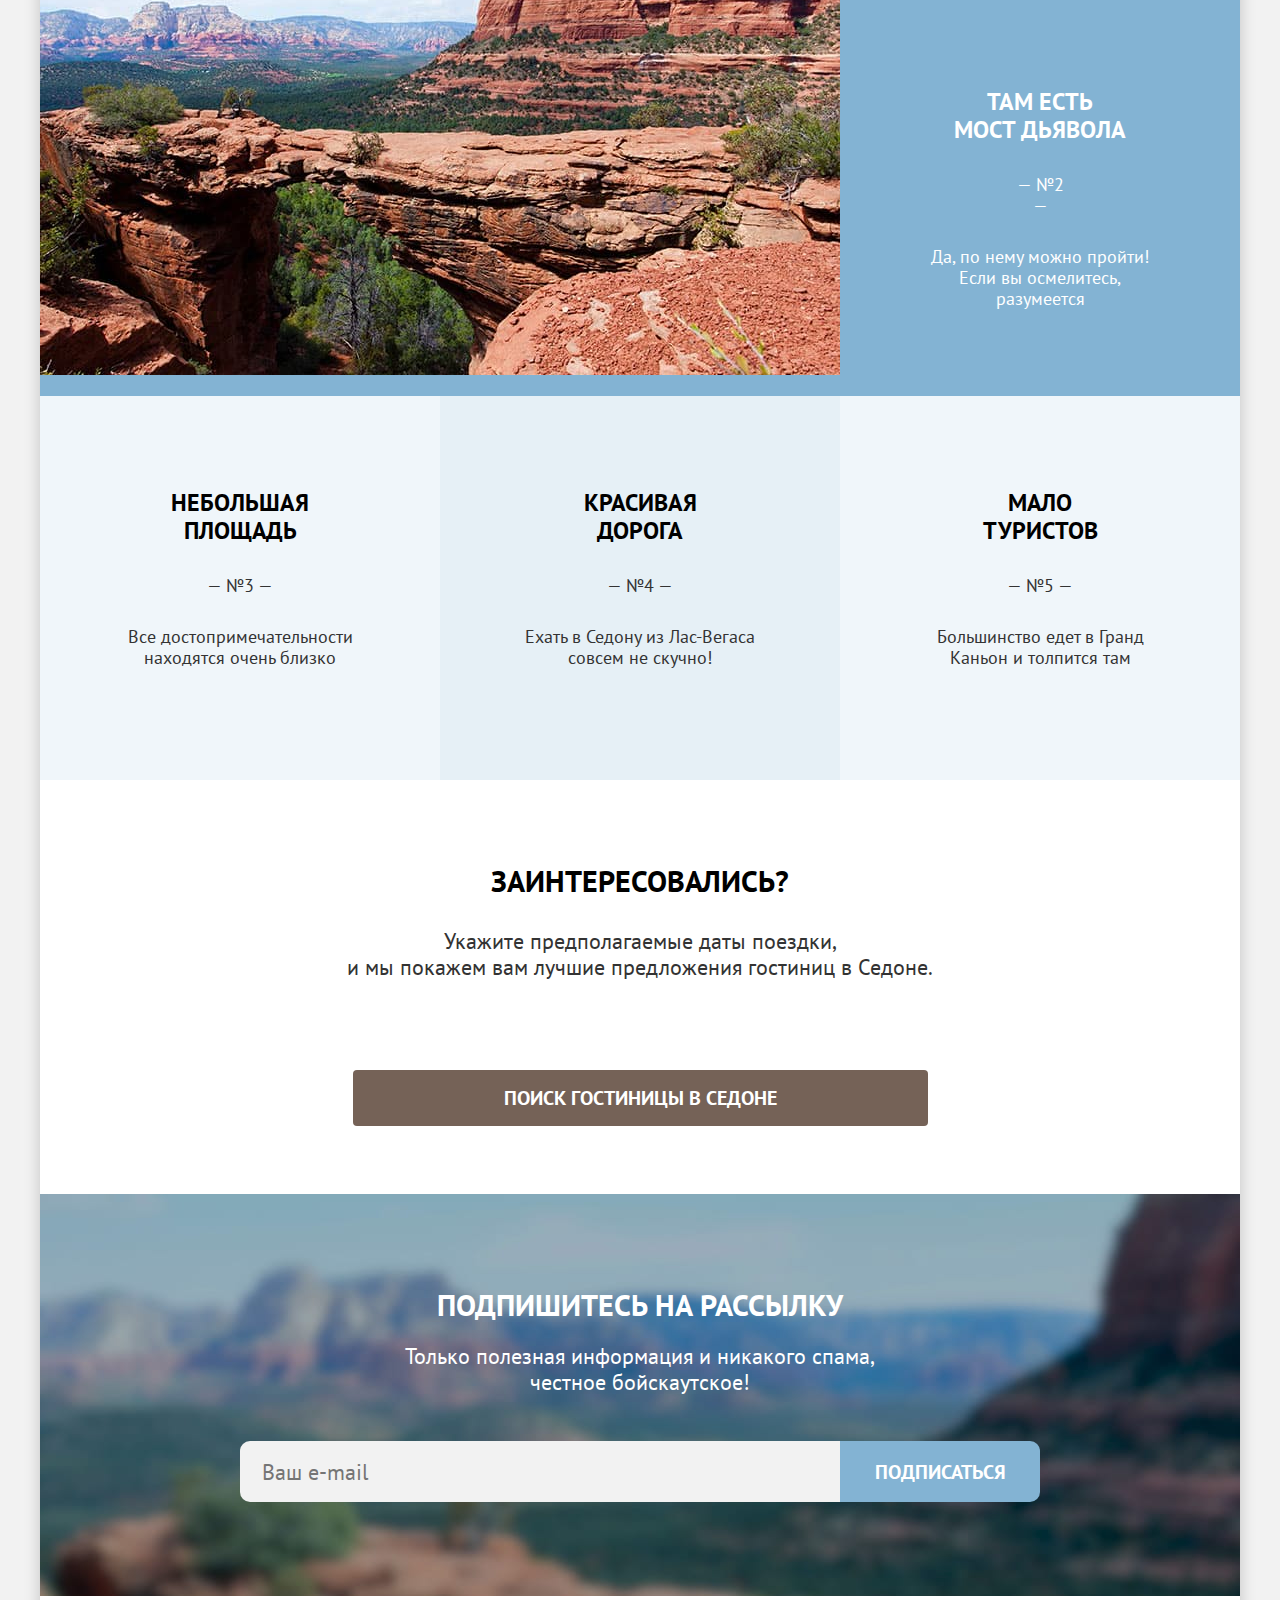
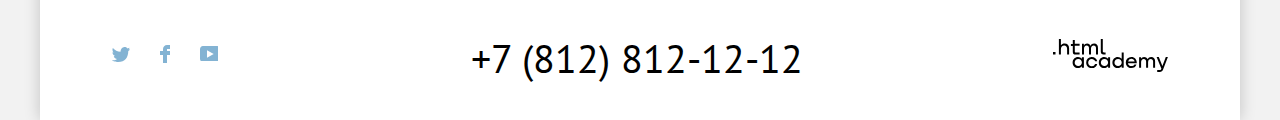
==== commit 06b18cb4: "Merge pull request #11 from MariaSeppenen/master" ====
--- a/index.html
+++ b/index.html
@@ -4,7 +4,7 @@
     <meta charset="utf-8">
     <title>HTML Academy: Седона</title>
     <link rel="stylesheet" href="styles/styles.css">
-    <link rel="icon" href="favicon.ico/favicon.ico/favicon-32x32.png">
+    <link rel="icon" href="favicon.ico/favicon.ico/favicon.ico">
   </head>
   <body>
     <div class="page-container">
@@ -60,9 +60,7 @@
               <div class="photo-block">
                 <b>Настоящий <br> городок</b>
                 <span class="number">— №1 —</span>
-                <p>Седона — не аттракцион 
-                  <br> для туристов, там течёт
-                  <br> своя жизнь</p>
+                <p>Седона — не аттракцион для туристов, там течёт своя жизнь</p>
               </div>
               <img class="picture" src="images/photo-1.jpg" width="800" height="384" alt="Пейзаж города">
           </section>
@@ -142,7 +140,6 @@
             </form>  
             <button class="button-blue-mail" type="submit">Подписаться</button>
           </div>
-        </form>
         </section>
         <div class="page-footer-container">  
           <section class="social">
@@ -163,7 +160,7 @@
                 <li class="social-item">
                   <a href="https://www.youtube.com/c/HTMLAcademyRUS" target="_blank" class="social-link">
                     <span class="visually-hidden">Youtube</span>
-                    <svg width="20" height="16" fill="none" xmlns="http://www.w3.org/2000/svg"><g clip-path="url(#a)"><path d="M17 0H2.9C1.2 0 0 1.5 0 3.2v9.5C0 14.5 1.2 16 2.9 16h14.3c1.5 0 2.9-1.5 2.9-3.2V3.2C19.9 1.5 18.7 0 17 0ZM7 11.8V4.2L13.7 8 7 11.8Z"/></g><defs><clipPath id="a"><path fill="#fff" d="M0 0h20v16H0z"/></clipPath></defs></svg>    
+                    <svg width="20" height="16" fill="none" xmlns="http://www.w3.org/2000/svg"><g clip-path="url(#a)"><path d="M17 0H2.9C1.2 0 0 1.5 0 3.2v9.5C0 14.5 1.2 16 2.9 16h14.3c1.5 0 2.9-1.5 2.9-3.2V3.2C19.9 1.5 18.7 0 17 0ZM7 11.8V4.2L13.7 8 7 11.8Z"/></g><defs><clipPath><path fill="#fff" d="M0 0h20v16H0z"/></clipPath></defs></svg>    
                   </a>           
                 </li>
               </ul>
--- a/styles/styles.css
+++ b/styles/styles.css
@@ -69,6 +69,7 @@
 
 .navigation-logo {
   position: absolute;
+  top: 0;
   z-index: 1;
   display: flex;
   margin-right: 70px;
@@ -80,6 +81,7 @@
   display: flex;
   margin: 0;
   padding: 0 30px;
+  max-width: 580px;
   flex-wrap: wrap;
   margin-left: 169px;
   list-style: none;
@@ -228,8 +230,9 @@
   position: relative;
   padding-top: 51px;
   padding-bottom: 82px;
+  background-color: #e6e6e6;
   background-image: url("../images/index-background.jpg");
-  background-size: 100% auto;
+  background-size: cover;
   background-repeat: no-repeat;
 }
 
@@ -400,8 +403,10 @@
   display: block;
   padding-top: 93px;
   padding-bottom: 94px;
+  background-color: #e6e6e6;
   background-image: url("../images/background.jpg");
-  background-size: 100% auto;
+  background-size: cover;
+  background-repeat: no-repeat;
   text-align: center; 
   font-size: 22px;
   line-height: 26px;
@@ -482,8 +487,10 @@
 
 .inner-header  {
   padding: 0 85px;
+  background-color: #e6e6e6;
   background-image: url("../images/catalog-background.jpg");
-  background-size: 100% auto;
+  background-size: cover;
+  background-repeat: no-repeat;
   color: #ffffff;
 }
 
@@ -824,11 +831,10 @@
 .hotel-list{
   display: grid;
   grid-template-columns: 340px 340px 340px ;
-  grid-template-rows: 438px 438px;
   column-gap: 15px;
   row-gap: 0;
   padding: 0;
-  margin: 24px;
+  margin: 10px;
   margin-top: 44px;
   font-size: 18px;
   line-height: 23px;
@@ -886,7 +892,7 @@
 }
 
 .hotel-card-price {
-  margin-left: 70px;
+  margin-left: 72px;
   font-weight: 400;
   font-size: 18px;
   line-height: 23px;
@@ -1002,9 +1008,10 @@
   line-height: 23px;
 }
 
-.select-control-hotel {
+.select-control.select-control-hotel {
   width: 160px;
   padding-left: 17px;
+  margin: 0;
 }
 
 .select-control {
@@ -1013,10 +1020,10 @@
   align-items: center;
   justify-content: space-between;
   margin: 0;
-  margin-left: 0;
+  margin-left: 170px;
   margin-right: 18px;
   padding-left: 19px;
-  width: 151px;
+  width: 287px;
   height: 48px;
   color: #333333;
   font-family: inherit;
@@ -1159,8 +1166,8 @@
 }
 
 .mailing-catalog {
-  margin-top: 53px;
-  margin-bottom: 46px;
+  margin-top: 43px;
+  margin-bottom: 38px;
   align-items: center;
   font-size: 30px;
   line-height: 36px;
@@ -1656,7 +1663,7 @@
   line-height: 40px;
   background-image: url("../images/date.svg");
   background-repeat: no-repeat; 
-  background-position: 390px;
+  background-position: 372px;
   background-color: #f2f2f2;
   border-radius: 4px;
   border: none;
@@ -1668,7 +1675,7 @@
 }
 
 .field:hover {
-  background: #e6e6e6;
+  background-color: #e6e6e6;
 }
 
 .field:active {
@@ -1707,7 +1714,7 @@
 }
 
 .date {
-  padding-right: 70px;
+  width: 155px;
   font-family: inherit;
   font-weight: 700;
   font-size: 18px;
@@ -1716,6 +1723,7 @@
 
 .auth-form {
   display: flex;
+  height: 50px;
 }
 
 .red {
@@ -1847,5 +1855,5 @@
 }
 
 .modal-container-close {
-  /* display: none; */
+  display: none;
 }